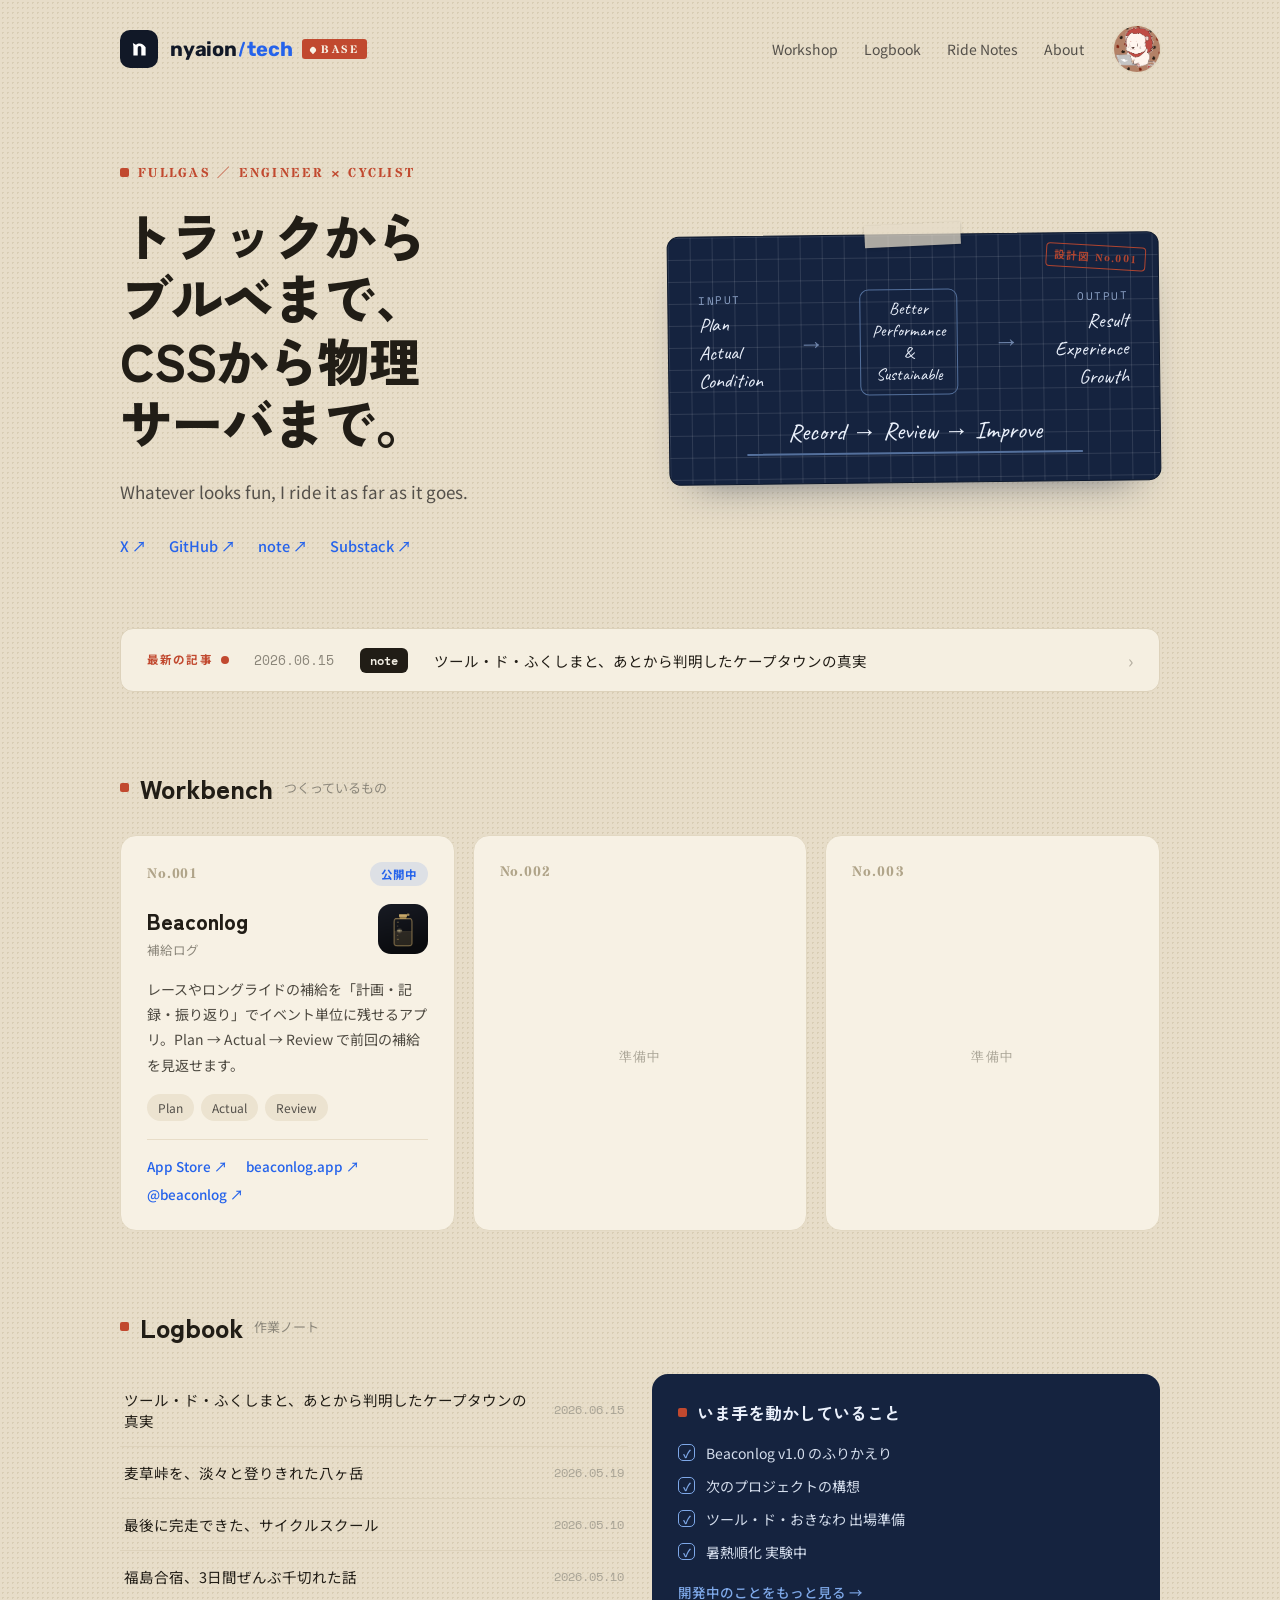
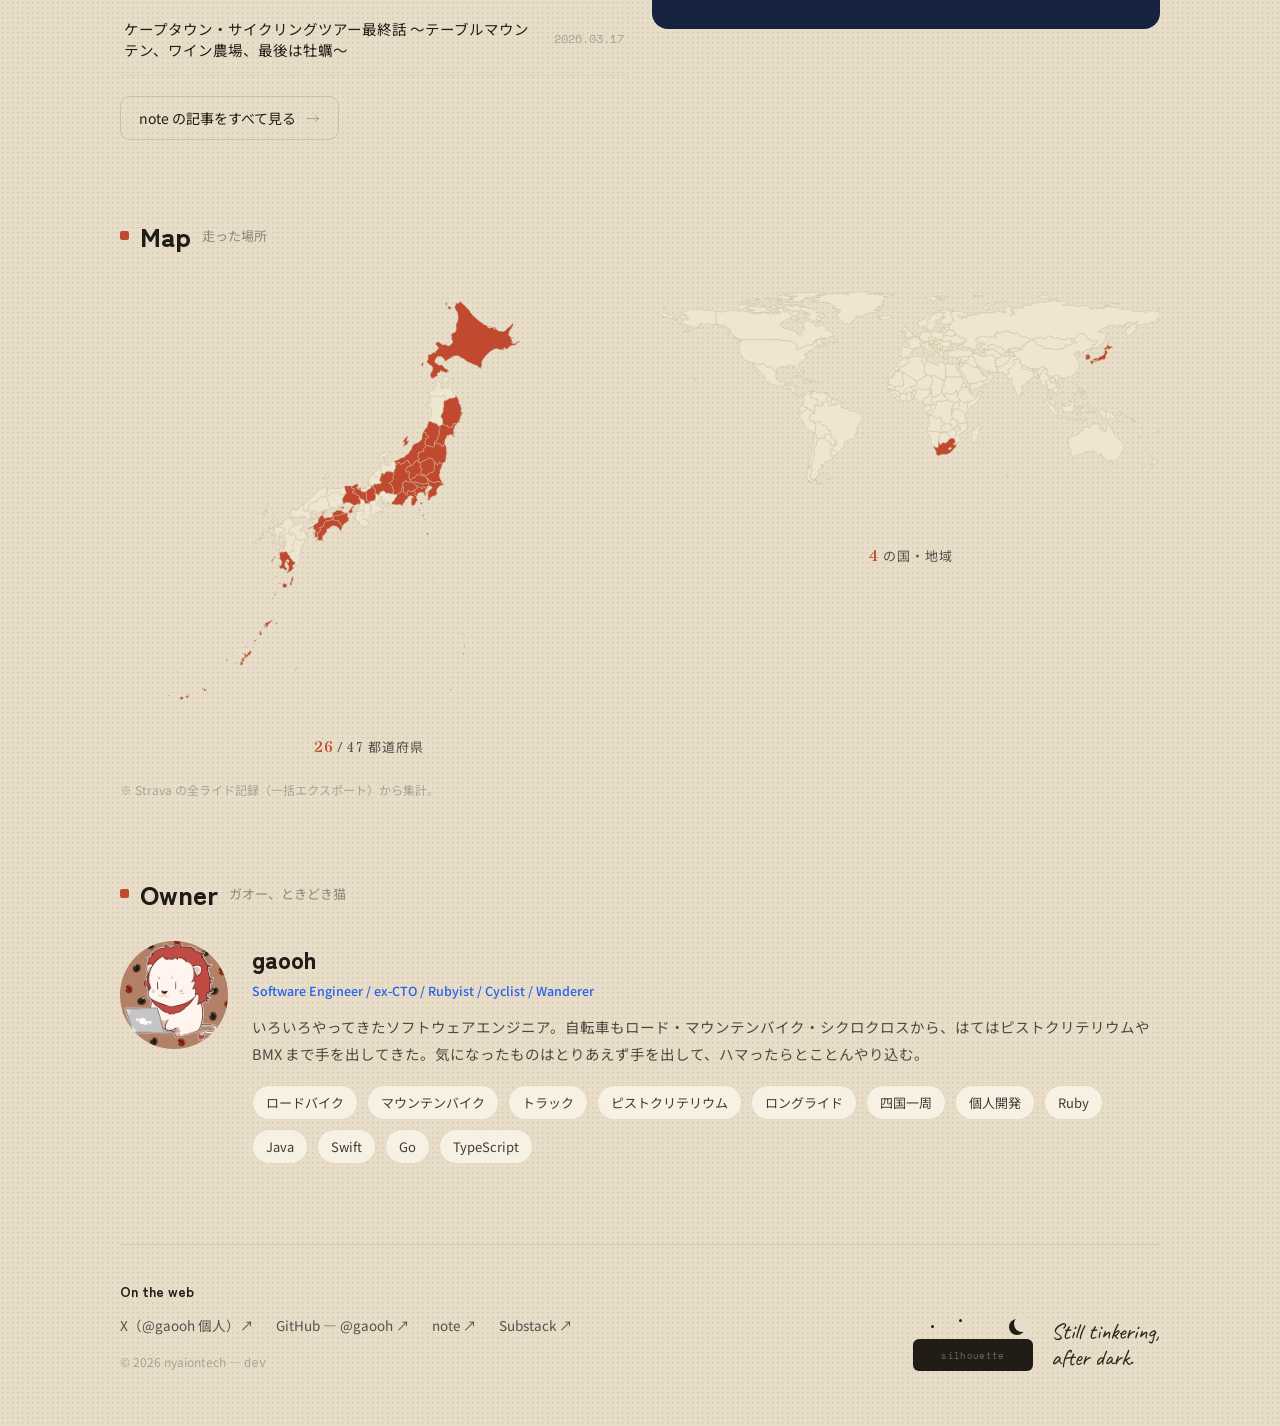
==== index.html @ 77da5a85 "feat: nyaiontech 公開ポータルを分社リポとして初期化 gaooh/nyaiontech の web/portal/site を独立リポへ分離。Cloudflare Pages の Gi" ====
<!DOCTYPE html>
<html lang="ja">
<head>
<meta charset="utf-8">
<meta name="viewport" content="width=device-width, initial-scale=1">
<title>nyaiontech</title>
<meta name="description" content="個人開発の屋号 nyaiontech のポータル。つくり手 gaooh と、制作中のプロジェクト（Beaconlog ほか）について。">
<!-- OGP / SNS（og:image は屋号ビジュアル確定後に差し替え） -->
<meta property="og:type" content="website">
<meta property="og:title" content="nyaiontech">
<meta property="og:description" content="個人開発の屋号 nyaiontech のポータル。つくり手 gaooh と制作中のプロジェクトについて。">
<meta property="og:locale" content="ja_JP">
<meta name="twitter:card" content="summary_large_image">
<!-- favicon: モノグラム n（耳欠けマーク・01案） -->
<link rel="icon" href="data:image/svg+xml,%3Csvg xmlns='http://www.w3.org/2000/svg' viewBox='0 0 64 64'%3E%3Crect width='64' height='64' rx='16' fill='%23111827'/%3E%3Cpath d='M15 49 L15 23 L13.5 14 L22 19 C30 12 42 14 49 26 L49 49 L37 49 L37 27 A5 5 0 0 0 27 27 L27 49 Z' fill='%23fff'/%3E%3C/svg%3E">
<link rel="preconnect" href="https://fonts.googleapis.com">
<link rel="preconnect" href="https://fonts.gstatic.com" crossorigin>
<link href="https://fonts.googleapis.com/css2?family=Caveat:wght@400;600;700&family=Noto+Sans+JP:wght@400;500;700&family=Rubik:wght@500;600;700&family=Space+Grotesk:wght@400;500;600;700&family=Space+Mono:wght@400;700&family=Stardos+Stencil:wght@400;700&family=Zen+Kaku+Gothic+New:wght@500;700;900&display=swap" rel="stylesheet">
<link rel="stylesheet" href="./styles.css?v=2026061704">
</head>
<body>
<div class="wrap">

  <!-- ============ HEADER ============ -->
  <header class="site-header">
    <div class="brand">
      <div class="monogram" aria-hidden="true">
        <svg class="monogram-mark" viewBox="0 0 64 64"><path d="M15 49 L15 23 L13.5 14 L22 19 C30 12 42 14 49 26 L49 49 L37 49 L37 27 A5 5 0 0 0 27 27 L27 49 Z" fill="#fff"/></svg>
      </div>
      <div class="wordmark-row">
        <div class="wordmark"><span class="w-nyaion">nyaion</span><svg class="w-slash" viewBox="0 0 20 44" aria-hidden="true"><path d="M14 7 Q8 23 5 37" fill="none" stroke="#2563EB" stroke-width="5.5" stroke-linecap="round"/></svg><span class="w-tech">tech</span></div>
        <div class="base-tag">BASE</div>
      </div>
    </div>
    <div class="header-right">
      <nav class="nav" aria-label="メインナビゲーション">
        <a href="#projects">Workshop</a>
        <a href="#notes">Logbook</a>
        <a href="#map">Ride Notes</a>
        <a href="#about">About</a>
      </nav>
      <a class="nav-avatar" href="#about" aria-label="Owner（gaooh）のプロフィールへ">
        <img class="nav-avatar-img" src="./brand/owner-avatar.png" alt="gaooh のプロフィール画像" width="46" height="46" loading="lazy" decoding="async">
      </a>
    </div>
  </header>

  <!-- ============ HERO ============ -->
  <section class="hero">
    <div>
      <div class="eyebrow"><span class="stamp-sq" aria-hidden="true"></span><span class="label">FULLGAS ／ ENGINEER × CYCLIST</span></div>
      <h1><span class="h1-line">トラックからブルベまで、</span><span class="h1-line">CSSから物理サーバまで。</span></h1>
      <p class="tagline" lang="en">Whatever looks fun, I ride it as far as it goes.</p>
      <div class="social-row">
        <a href="https://x.com/gaooh">X ↗</a>
        <a href="https://github.com/gaooh">GitHub ↗</a>
        <a href="https://note.com/gaooh">note ↗</a>
        <a href="https://gaooh.substack.com/">Substack ↗</a>
      </div>
    </div>
    <!-- blueprint diagram（青写真の設計図） -->
    <div class="blueprint" aria-hidden="true">
      <div class="bp-tape"></div>
      <div class="bp-stamp">設計図 No.001</div>
      <div class="bp-row">
        <div class="bp-col"><div class="bp-cap">INPUT</div>Plan<br>Actual<br>Condition</div>
        <div class="bp-arrow">→</div>
        <div class="bp-box">Better<br>Performance<br>&amp;<br>Sustainable</div>
        <div class="bp-arrow">→</div>
        <div class="bp-col right"><div class="bp-cap">OUTPUT</div>Result<br>Experience<br>Growth</div>
      </div>
      <div class="bp-flow">
        <div class="bp-flow-text">Record → Review → Improve</div>
        <div class="bp-flow-rule"></div>
      </div>
    </div>
  </section>

  <!-- ============ LATEST UPDATE ============ -->
  <a class="update-bar" href="https://note.com/gaooh/n/n41ccbc058345">
    <span class="ub-tag">最新の記事 <span class="dot" aria-hidden="true"></span></span>
    <span class="ub-date">2026.06.15</span>
    <span class="ub-no">note</span>
    <span class="ub-title">ツール・ド・ふくしまと、あとから判明したケープタウンの真実</span>
    <span class="ub-chevron" aria-hidden="true">›</span>
  </a>

  <!-- ============ WORKSHOP / Workbench ============ -->
  <section class="section" id="projects">
    <div class="section-head"><span class="stamp-sq" aria-hidden="true"></span><h2>Workbench</h2><span class="sub">つくっているもの</span></div>
    <div class="cards">

      <!-- No.001 Beaconlog -->
      <div class="card">
        <div class="card-top">
          <span class="card-no">No.001</span>
          <span class="badge badge--published">公開中</span>
        </div>
        <div class="card-title-row">
          <div><h3>Beaconlog</h3><div class="card-cat">補給ログ</div></div>
          <img class="card-icon slot--rounded" src="brand/beaconlog-icon.png" width="50" height="50" alt="Beaconlog アイコン" loading="lazy">
        </div>
        <p>レースやロングライドの補給を「計画・記録・振り返り」でイベント単位に残せるアプリ。Plan → Actual → Review で前回の補給を見返せます。</p>
        <div class="tag-chips">
          <span class="chip">Plan</span>
          <span class="chip">Actual</span>
          <span class="chip">Review</span>
        </div>
        <div class="card-links">
          <div class="links-row">
            <a href="https://apps.apple.com/jp/app/beaconlog/id6777063659">App Store ↗</a>
            <a href="https://beaconlog.app">beaconlog.app ↗</a>
          </div>
          <a href="https://x.com/beaconlog">@beaconlog ↗</a>
        </div>
      </div>

      <!-- No.002 （未公開・準備中） -->
      <div class="card card--empty">
        <div class="card-top">
          <span class="card-no">No.002</span>
        </div>
        <div class="card-empty-body" aria-label="準備中">準備中</div>
      </div>

      <!-- No.003 （未公開・準備中） -->
      <div class="card card--empty">
        <div class="card-top">
          <span class="card-no">No.003</span>
        </div>
        <div class="card-empty-body" aria-label="準備中">準備中</div>
      </div>

    </div>
  </section>

  <!-- ============ LOGBOOK ============ -->
  <section class="section" id="notes">
    <div class="section-head"><span class="stamp-sq" aria-hidden="true"></span><h2>Logbook</h2><span class="sub">作業ノート</span></div>
    <div class="notes-grid">
      <div class="notes-list">
        <div class="note-rows">
          <a class="note-row" href="https://note.com/gaooh/n/n41ccbc058345"><span class="n-title">ツール・ド・ふくしまと、あとから判明したケープタウンの真実</span><span class="n-date">2026.06.15</span></a>
          <a class="note-row" href="https://note.com/gaooh/n/ndac8acfd66a0"><span class="n-title">麦草峠を、淡々と登りきれた八ヶ岳</span><span class="n-date">2026.05.19</span></a>
          <a class="note-row" href="https://note.com/gaooh/n/n5ac7120cb052"><span class="n-title">最後に完走できた、サイクルスクール</span><span class="n-date">2026.05.10</span></a>
          <a class="note-row" href="https://note.com/gaooh/n/nce751e5afb82"><span class="n-title">福島合宿、3日間ぜんぶ千切れた話</span><span class="n-date">2026.05.10</span></a>
          <a class="note-row" href="https://note.com/gaooh/n/n3f43e0e1ef8e"><span class="n-title">ケープタウン・サイクリングツアー最終話 〜テーブルマウンテン、ワイン農場、最後は牡蠣〜</span><span class="n-date">2026.03.17</span></a>
        </div>
        <a class="ghost-btn" href="https://note.com/gaooh">note の記事をすべて見る <span class="arrow" aria-hidden="true">→</span></a>
      </div>
      <div class="now-panel">
        <div class="now-head"><span class="stamp-sq" aria-hidden="true"></span><div class="now-title">いま手を動かしていること</div></div>
        <div class="now-list">
          <div class="now-item"><span class="now-check" aria-hidden="true">✓</span>Beaconlog v1.0 のふりかえり</div>
          <div class="now-item"><span class="now-check" aria-hidden="true">✓</span>次のプロジェクトの構想</div>
          <div class="now-item"><span class="now-check" aria-hidden="true">✓</span>ツール・ド・おきなわ 出場準備</div>
          <div class="now-item"><span class="now-check" aria-hidden="true">✓</span>暑熱順化 実験中</div>
        </div>
        <a class="now-more" href="#">開発中のことをもっと見る →</a>
      </div>
    </div>
  </section>

  <!-- ============ MAP / 走った場所 ============ -->
  <section class="section" id="map">
    <div class="section-head"><span class="stamp-sq" aria-hidden="true"></span><h2>Map</h2><span class="sub">走った場所</span></div>
    <div class="maps">
      <figure class="map-fig">
        <div class="map-wrap"><svg class="map-svg" viewBox="0 0 600.0 612.9" role="img" aria-label="自転車で走った都道府県の日本地図" xmlns="http://www.w3.org/2000/svg"><path id="JP-01" class="on" d="M469.21 61.08L469.54 61.23L470.51 61.24L470.91 61.33L470.15 61.57L469.21 61.39L467.44 60.81L467.52 60.62L467.92 60.61L468.42 60.69L468.89 60.85L469.21 61.08ZM509.3 81.18L509.57 81.21L510.28 81.41L510.53 81.54L510.4 81.78L510.22 81.87L509.74 81.88L509.52 81.99L509.15 82.49L508.86 82.6L508.04 82.77L507.84 82.88L507.52 83.19L507.28 83.25L506.65 83.14L506.34 83.2L506.17 83.37L506.05 83.6L505.85 83.87L505.28 84.37L505.12 84.58L504.99 84.86L504.8 85.51L504.68 85.81L504.55 86.01L503.94 86.72L504.23 86.88L503.98 86.94L503.55 86.9L503.11 86.79L502.55 86.48L502.19 86.53L501.52 86.72L499.34 86.76L498.86 86.98L498.39 87.38L497.81 87.6L496.16 87.83L495.82 87.94L495.55 88.15L495.41 88.51L495.49 88.98L495.76 89.08L496.12 89.07L496.46 89.21L496.26 89.44L496.05 89.55L495.24 89.62L495.17 89.73L495.14 89.9L494.98 90.12L494.48 90.39L493.96 90.42L492.92 90.12L493.33 90.75L493.45 91.04L493.36 91.38L493.16 91.55L492.86 91.64L491.44 91.85L490.71 91.82L490.05 91.58L489.47 91.09L489.44 90.84L489.5 90.51L489.43 90.23L489.03 90.12L488.79 90.1L488.65 90.07L488.54 90.06L488.38 90.12L488.23 90.24L488.0 90.58L487.85 90.65L487.66 90.79L487.44 91.12L487.27 91.51L487.19 91.82L487.32 92.19L487.62 92.47L487.96 92.72L488.22 92.98L487.33 93.26L484.27 92.61L482.61 92.74L482.05 93.02L481.39 92.92L479.8 92.42L479.62 92.28L479.42 92.07L479.33 91.85L479.25 91.55L479.1 91.29L478.83 91.18L478.35 91.21L475.35 91.9L472.33 93.19L468.99 95.34L466.93 97.61L463.69 100.12L462.33 101.63L459.6 105.49L457.48 109.04L457.11 110.13L456.96 111.37L457.21 112.85L457.24 113.44L457.2 113.98L457.09 114.57L456.5 116.69L456.26 117.22L455.69 117.71L455.42 118.88L455.18 119.24L454.84 119.13L454.35 118.77L453.91 118.36L453.71 118.09L453.5 117.61L453.01 117.09L452.47 116.63L449.14 114.61L444.81 113.23L440.28 110.83L438.43 110.28L434.59 107.8L433.33 106.62L432.17 105.37L429.91 105.08L428.16 104.05L426.98 102.79L426.63 102.61L426.18 102.5L424.65 101.72L422.7 101.26L420.78 101.3L418.92 101.68L416.31 102.64L412.77 105.15L412.17 105.4L411.75 105.77L411.5 105.85L411.24 105.88L410.99 105.95L410.76 106.06L409.1 107.14L408.71 107.52L407.5 109.12L407.16 109.41L406.92 109.5L406.66 109.55L406.39 109.52L406.12 109.41L405.98 109.27L405.79 109.02L405.68 108.79L405.77 108.68L406.62 108.84L406.8 108.78L406.86 108.5L406.6 108.32L406.01 108.15L405.57 107.84L405.39 107.64L405.26 107.44L405.03 106.38L401.44 102.65L400.42 102.26L399.92 102.24L398.52 102.45L396.98 102.22L396.44 102.26L395.52 102.64L394.65 103.33L393.88 104.19L392.69 106.07L392.23 107.11L391.9 108.23L391.75 109.41L391.97 110.59L392.61 111.26L394.8 112.35L395.49 112.85L397.08 114.45L397.48 114.61L397.97 114.55L398.79 114.29L400.16 114.18L400.57 114.07L401.0 113.88L402.29 114.69L402.63 115.42L403.65 116.74L404.01 117.07L404.82 117.58L405.18 117.91L406.59 119.61L406.98 119.91L407.39 120.13L407.87 120.26L408.42 120.3L408.93 120.42L409.43 120.7L411.06 122.1L411.43 122.59L411.21 122.81L410.22 122.95L409.75 123.11L409.37 123.35L408.07 124.56L407.28 124.87L406.29 124.61L404.45 123.67L403.37 123.34L402.32 123.35L401.36 123.88L400.89 124.0L400.68 123.62L400.86 123.25L401.19 123.01L401.43 122.74L401.3 122.28L400.91 121.94L400.39 121.8L399.87 121.87L399.46 122.18L399.24 122.65L398.91 123.76L398.66 124.24L397.39 124.86L397.18 125.05L396.93 125.22L395.79 125.52L395.42 125.68L395.0 126.63L395.21 128.74L394.98 129.6L394.3 130.06L391.6 130.86L391.28 131.11L390.88 131.52L390.55 132.02L390.42 132.56L390.19 132.98L389.68 132.91L388.66 132.46L388.43 132.47L388.07 132.62L387.86 132.66L387.61 132.57L387.06 132.19L386.83 132.1L386.53 131.9L386.32 131.41L386.01 130.33L385.36 128.82L385.28 128.27L385.38 127.71L385.79 126.89L386.13 125.26L387.24 123.61L387.49 122.56L387.59 122.44L388.06 122.49L388.24 122.46L388.43 122.21L388.49 121.97L388.53 121.39L388.51 121.23L388.38 121.01L388.37 120.86L388.45 120.73L388.61 120.62L388.82 120.5L388.87 120.19L388.88 119.77L388.97 119.61L388.83 119.2L388.71 118.7L388.68 118.21L388.82 117.81L388.11 117.07L387.02 115.27L386.31 114.61L384.16 113.74L383.77 113.28L383.75 113.17L383.64 113.04L383.22 112.28L383.02 112.15L382.36 111.92L381.39 111.21L381.16 110.92L380.95 110.29L380.73 109.25L380.84 108.74L381.1 108.21L381.99 106.87L382.22 106.3L382.49 105.12L382.48 103.95L382.13 102.0L382.36 101.01L383.08 100.06L383.94 99.7L386.01 99.58L386.53 99.47L386.87 99.26L387.76 98.22L387.97 98.08L388.19 98.01L388.45 97.98L388.63 97.87L388.81 97.62L389.35 96.6L389.64 96.23L390.01 96.12L390.49 96.46L390.98 97.2L391.3 97.51L391.75 97.61L392.21 97.29L392.36 96.67L392.4 96.08L392.55 95.81L392.94 95.61L393.26 95.11L393.8 94.05L394.14 93.67L395.6 92.35L396.5 91.8L396.88 91.38L397.01 90.88L396.79 90.5L396.47 90.09L396.31 89.49L396.16 89.12L395.13 87.78L394.42 87.1L393.6 86.51L392.96 85.79L392.77 84.74L393.43 82.8L394.49 82.81L395.01 82.71L395.42 82.44L395.53 82.21L395.6 81.93L395.68 81.68L395.86 81.54L396.15 81.57L396.42 81.76L396.65 81.97L396.82 82.07L397.18 82.21L399.02 83.42L399.4 83.75L400.05 84.49L400.48 84.8L402.03 85.45L402.24 85.66L402.56 86.05L402.77 86.18L403.07 86.26L405.27 85.96L406.89 85.36L407.38 85.31L407.62 85.44L407.4 85.79L407.24 86.25L407.61 86.72L407.84 86.79L408.64 86.88L409.52 87.21L410.05 87.31L410.5 87.55L410.77 87.61L411.16 87.59L411.45 87.53L412.02 87.25L413.66 86.14L415.09 84.74L415.66 83.98L416.21 82.99L416.57 81.85L416.57 80.65L416.29 79.95L415.09 78.31L414.85 77.62L414.91 77.11L415.17 76.66L415.53 76.18L415.13 75.16L414.94 74.91L415.01 74.42L414.51 73.28L414.37 72.69L414.51 72.2L414.82 71.57L415.39 70.64L415.76 70.32L416.25 70.04L416.74 69.83L417.66 69.7L418.07 69.57L418.46 69.34L419.67 68.45L420.34 67.74L420.87 66.82L421.26 65.62L421.44 64.55L421.5 63.46L421.19 57.98L421.41 57.04L423.16 54.14L424.11 49.63L424.2 48.46L423.93 45.24L423.29 42.11L422.61 40.29L419.71 34.83L419.46 33.73L419.65 32.57L419.78 32.39L420.21 31.93L420.38 31.68L420.48 31.4L420.53 31.15L420.59 30.92L421.05 30.23L421.07 29.8L420.84 28.98L420.79 28.57L420.84 28.14L421.03 27.72L421.41 27.37L421.66 27.53L421.79 27.74L421.85 28.02L421.86 28.37L421.97 28.63L422.24 28.63L422.74 28.46L423.73 28.35L424.78 28.1L425.52 27.64L425.75 27.57L425.9 27.43L425.94 27.12L425.94 26.76L425.97 26.5L426.3 26.07L426.85 25.67L427.39 25.55L427.72 25.81L428.09 26.58L428.3 26.9L428.61 27.03L428.95 27.23L429.79 28.63L430.64 29.41L432.5 30.62L433.31 31.31L440.13 38.64L441.73 41.63L442.09 42.15L442.84 42.6L443.87 44.17L448.02 48.32L448.71 48.65L449.6 49.9L450.92 50.73L452.54 52.24L454.38 53.54L454.82 53.66L455.16 53.82L455.97 54.61L456.36 54.91L457.29 55.12L457.53 55.26L457.9 56.04L457.91 56.17L458.5 56.78L458.68 56.92L461.84 58.61L466.64 60.26L466.64 60.44L464.9 60.25L464.58 60.44L464.68 60.61L465.19 61.08L465.31 61.25L465.61 62.24L465.82 62.12L465.91 62.05L466.22 62.33L466.49 62.49L466.78 62.58L469.92 62.62L470.09 62.69L470.7 62.07L471.07 61.81L471.41 61.71L473.99 61.83L474.71 62.14L475.11 62.43L475.1 62.52L474.83 62.58L474.44 62.77L474.15 63.11L473.69 64.38L474.39 64.66L474.7 64.68L475.01 64.54L475.23 64.28L475.47 63.89L475.66 63.45L475.74 63.05L476.04 62.29L476.63 62.09L477.07 62.39L476.91 63.13L477.18 63.91L477.39 64.24L477.72 64.38L477.91 64.57L478.26 65.43L478.45 65.62L478.64 65.71L479.56 66.33L479.9 66.48L480.65 66.7L483.65 67.16L487.3 67.43L488.32 67.24L489.24 66.71L491.73 64.31L493.66 62.32L493.9 62.01L495.41 61.17L496.43 60.23L496.82 60.1L497.18 59.83L498.22 58.11L499.07 57.4L499.49 56.95L499.68 56.43L499.77 56.29L499.97 56.17L500.17 56.19L500.35 56.7L500.73 57.3L500.85 57.58L500.83 58.71L500.35 59.68L499.08 61.17L498.84 61.71L498.63 62.98L498.44 63.39L496.49 65.58L495.95 66.43L495.48 67.36L495.13 68.31L495.34 68.79L495.21 69.32L494.97 69.82L494.77 70.4L494.46 70.78L494.39 71.08L494.41 71.42L494.46 71.62L495.34 73.37L495.65 73.77L497.03 75.09L497.3 75.45L497.54 75.9L497.71 76.42L497.76 76.99L497.83 77.2L498.15 77.45L498.26 77.87L498.52 78.51L499.09 80.71L499.54 81.71L500.27 82.6L501.29 83.32L500.61 83.42L499.27 82.38L498.64 82.25L498.44 82.45L498.39 82.75L498.52 83.02L498.86 83.14L499.25 83.21L499.61 83.38L499.73 83.56L499.38 83.67L499.75 84.07L500.38 84.36L501.08 84.52L502.9 84.68L503.4 84.9L503.94 85.31L504.04 84.99L503.86 84.79L503.6 84.58L503.5 84.22L503.64 84.04L504.45 83.41L505.33 82.52L505.6 82.34L506.16 82.21L506.44 82.07L506.58 81.9L506.65 81.71L506.77 81.53L507.03 81.37L507.34 81.32L508.35 81.37L508.53 81.32L508.81 81.06L508.94 81.0L509.08 81.03L509.17 81.09L509.24 81.15L509.3 81.18ZM376.04 111.01L376.38 111.32L376.16 111.84L375.44 112.81L375.29 113.5L375.27 114.13L375.19 114.73L374.87 115.3L374.04 116.01L373.84 115.93L373.62 115.72L373.49 115.44L373.55 115.14L373.44 114.91L373.39 114.68L373.39 114.15L373.34 113.93L373.13 113.6L373.09 113.34L373.16 112.86L373.37 112.36L373.65 111.96L373.97 111.74L374.22 111.72L374.69 111.59L374.94 111.56L375.2 111.47L375.82 111.08L376.04 111.01ZM499.53 75.81L500.24 76.26L500.58 76.55L500.63 76.81L500.36 76.95L499.54 77.14L499.38 77.33L499.23 77.65L498.93 77.77L498.71 77.66L498.79 77.25L499.03 77.0L499.69 76.73L499.97 76.53L497.19 75.27L499.01 75.61L499.53 75.81ZM481.03 66.71L481.18 66.71L481.05 66.71L481.03 66.71ZM414.15 34.63L414.33 35.01L414.18 35.27L413.92 35.52L413.79 35.87L413.67 35.99L412.89 36.49L412.53 36.53L412.19 36.45L411.04 35.82L410.36 35.28L409.95 34.68L410.26 34.17L410.16 34.01L410.05 33.74L409.97 33.64L410.72 32.86L410.99 32.75L411.49 32.62L412.18 32.83L412.89 33.24L413.42 33.73L414.15 34.63ZM408.27 27.37L408.62 27.57L408.72 28.04L408.41 30.72L408.21 31.48L407.91 32.21L407.77 31.86L407.78 31.72L407.91 31.5L407.37 30.57L407.12 29.99L407.02 29.44L407.16 28.19L407.06 27.9L406.43 27.03L406.59 26.92L406.73 26.89L406.84 26.93L406.94 27.04L407.0 27.15L407.28 27.63L407.57 27.65L407.9 27.48L408.27 27.37ZM372.28 129.82L372.39 129.9L372.47 130.05L372.31 130.29L371.69 130.57L371.59 130.47L371.5 130.11L371.5 129.92L371.58 129.78L371.75 129.77L371.91 129.82L372.28 129.82Z"/><path id="JP-02" d="M384.51 158.32L384.49 158.19L384.55 157.05L384.5 155.92L384.49 155.32L384.24 155.06L384.18 154.63L383.9 154.23L383.07 154.3L382.65 154.13L382.72 153.64L383.15 153.21L383.58 152.76L384.13 152.65L384.4 152.05L384.85 151.85L385.07 151.43L385.43 150.8L385.67 150.17L386.7 149.5L387.2 149.55L387.75 149.98L388.02 150.11L388.34 150.1L388.72 149.97L389.03 149.66L389.96 149.01L390.41 149.22L390.87 149.09L391.24 148.77L391.52 148.33L392.07 146.73L392.34 145.1L392.49 144.63L392.47 144.0L392.56 143.45L392.61 142.72L392.68 142.72L393.02 143.31L393.21 143.49L393.48 143.63L393.63 143.8L393.91 143.75L393.77 143.12L393.63 142.88L393.79 142.71L393.98 142.67L394.21 142.74L394.45 142.77L394.38 142.55L394.26 142.41L393.84 142.44L393.6 142.44L393.23 142.43L393.09 142.29L393.01 142.14L392.87 142.25L392.72 142.37L392.66 142.26L392.63 141.6L392.61 141.28L392.15 140.54L391.75 140.33L391.39 140.28L391.03 140.22L390.97 139.95L391.2 139.82L391.75 139.78L392.23 139.88L392.58 139.53L392.77 138.95L392.85 138.45L392.75 138.19L392.79 137.91L392.85 137.26L393.02 137.01L392.96 136.69L393.05 136.51L393.41 136.82L393.84 137.07L394.1 137.17L394.49 137.58L395.05 138.27L395.62 138.64L396.08 138.66L396.67 138.28L396.96 137.7L397.47 137.54L398.44 137.7L399.27 138.37L399.49 138.97L399.36 139.67L399.31 140.43L399.24 140.68L399.25 141.01L399.36 141.56L399.46 142.36L399.74 143.22L400.14 146.16L400.78 147.27L401.84 147.74L402.84 147.64L403.52 146.91L403.97 146.47L404.37 145.65L404.27 145.47L404.21 145.17L404.29 144.98L404.38 144.88L404.2 144.82L404.01 144.88L403.87 144.81L403.73 144.67L403.91 144.58L404.17 144.56L404.13 144.35L404.17 144.17L404.38 144.01L404.33 143.85L404.4 143.73L404.62 143.24L404.76 143.16L405.06 143.21L405.31 143.54L405.83 143.59L406.04 143.68L406.24 144.02L406.42 144.23L406.74 144.49L406.75 144.64L406.71 144.7L406.7 144.71L406.64 144.85L406.61 145.06L406.71 145.12L406.95 145.15L407.38 145.28L407.89 145.57L408.15 145.66L408.39 145.62L408.6 145.77L408.73 146.04L408.94 146.4L409.13 146.53L409.53 146.76L409.85 146.75L410.3 146.6L410.65 146.27L411.11 145.76L411.99 143.77L412.21 143.03L412.33 141.28L412.45 140.88L412.42 140.65L412.55 140.34L412.79 140.15L412.98 139.88L413.1 139.39L412.94 138.61L412.63 137.93L412.19 137.23L411.56 136.54L411.07 136.21L410.6 136.18L410.41 136.56L410.27 136.78L410.08 137.01L410.09 137.11L410.23 137.14L410.35 136.95L410.49 136.8L410.55 136.75L410.55 136.84L410.51 136.97L410.29 137.28L409.57 137.85L409.17 137.96L408.69 138.31L408.39 138.67L407.87 138.59L407.26 138.33L406.97 138.4L406.66 138.32L406.35 138.49L405.99 138.92L405.17 138.91L404.8 139.17L404.47 139.1L404.2 139.16L403.47 139.63L403.17 140.09L402.82 140.09L402.12 139.66L402.11 138.63L402.12 138.33L402.39 138.05L402.53 137.31L402.44 136.87L402.71 136.18L402.84 135.54L402.93 135.06L402.92 134.85L403.18 134.64L403.36 133.93L403.44 133.33L403.65 132.53L404.0 132.22L404.65 131.25L404.96 131.02L405.02 130.9L405.15 130.38L405.12 130.06L404.99 129.77L405.08 129.67L405.15 129.39L405.29 129.18L405.58 129.53L406.09 129.83L406.38 130.16L406.67 130.46L406.99 130.63L407.21 130.74L407.6 130.81L408.54 130.89L409.45 131.34L410.21 132.14L410.56 132.56L411.0 132.86L411.09 133.08L411.32 133.34L412.19 133.85L413.06 134.23L413.96 134.23L414.62 134.05L415.33 133.72L415.94 133.26L416.39 132.85L416.75 132.53L417.01 132.22L417.08 132.33L417.15 132.5L417.01 132.66L417.07 132.91L417.04 133.0L416.87 133.1L416.91 133.22L417.0 133.32L416.95 133.6L416.68 133.89L416.57 134.28L416.4 134.83L416.22 135.28L415.91 136.75L415.81 137.42L415.8 137.69L415.52 139.24L415.6 139.84L415.68 140.1L415.6 140.4L415.6 140.76L415.64 141.05L415.42 142.65L415.46 144.03L415.51 145.16L415.57 145.48L415.83 148.22L416.21 150.59L416.52 152.04L417.22 154.04L417.48 154.55L417.68 154.85L418.28 155.49L418.55 155.66L418.89 155.66L419.13 155.45L419.48 155.38L419.62 155.62L419.77 155.9L420.51 156.44L421.74 157.76L421.6 157.83L419.74 158.9L419.54 159.18L419.44 159.46L419.37 159.71L419.26 159.93L419.0 160.15L418.65 160.23L418.09 160.16L417.29 159.91L416.88 159.94L416.37 160.09L415.35 160.51L414.79 160.65L414.33 160.58L414.12 160.39L413.89 160.26L413.63 160.25L412.32 160.8L409.02 162.67L407.69 163.82L407.43 163.96L407.18 164.01L406.9 163.93L406.59 163.8L405.56 163.16L405.72 162.44L405.73 162.07L405.77 161.76L405.93 161.2L406.03 160.69L406.1 160.45L406.23 160.21L406.34 159.91L406.37 159.59L406.28 158.81L406.14 158.56L406.0 158.4L405.79 158.23L405.84 158.16L405.9 158.05L405.99 157.94L406.04 157.79L406.04 157.66L406.0 157.53L405.94 157.42L405.87 157.31L405.65 157.12L405.32 156.94L404.33 156.57L403.93 156.49L403.26 156.68L402.97 156.96L402.6 157.46L402.31 157.67L401.76 157.88L401.08 158.42L400.76 158.43L400.48 158.47L399.89 158.72L399.6 158.78L399.29 158.77L398.95 158.59L398.72 158.5L398.41 158.43L398.02 158.47L397.71 158.63L397.52 158.79L397.38 158.88L397.02 158.77L395.87 157.92L395.01 157.53L394.92 157.29L394.77 157.08L394.48 156.98L393.96 157.0L393.39 157.19L392.77 157.63L392.16 157.86L388.33 157.82L387.76 157.67L387.42 157.52L387.03 157.42L386.69 157.48L386.24 157.82L385.98 158.06L385.63 158.26L385.32 158.22L384.52 158.32L384.51 158.32Z"/><path id="JP-03" class="on" d="M421.74 157.76L421.95 157.99L422.55 158.75L422.7 159.25L423.08 159.51L423.29 159.88L423.4 160.16L423.7 160.81L423.76 160.98L423.82 161.29L423.98 161.52L424.36 161.96L424.94 162.97L425.19 163.63L425.02 163.93L424.81 164.02L424.61 164.23L424.5 164.49L424.57 164.73L424.84 164.94L425.42 165.16L425.68 165.35L425.94 165.89L425.7 166.2L425.3 166.52L425.09 167.05L425.2 167.68L425.46 168.09L426.85 169.29L427.08 169.41L427.31 169.48L427.49 169.61L427.61 170.17L427.71 170.45L427.75 170.73L427.65 170.99L427.39 171.31L427.33 171.49L427.56 171.96L427.7 172.17L427.84 172.34L427.97 172.57L428.05 173.37L428.11 173.71L428.62 175.32L428.68 175.45L428.66 175.59L428.72 175.77L428.76 175.97L428.68 176.17L428.44 176.42L428.38 176.55L428.23 177.16L428.16 178.32L428.11 178.7L427.82 179.28L427.72 179.65L427.85 179.99L428.84 179.02L429.35 178.94L429.24 179.18L429.19 179.35L429.23 179.5L429.35 179.65L429.16 180.09L429.23 180.36L429.84 180.92L429.95 181.0L430.03 181.09L430.08 181.25L430.06 181.5L429.96 181.61L429.84 181.69L429.79 181.88L429.65 181.97L428.9 182.85L428.56 183.06L427.85 183.31L427.56 183.58L427.95 184.04L428.49 183.99L428.98 183.62L429.19 183.14L429.35 182.98L429.66 183.16L429.82 183.44L429.56 183.58L429.43 183.74L429.39 184.12L429.39 184.54L429.25 184.72L428.8 184.76L428.6 184.81L428.39 184.79L428.16 184.84L427.96 184.99L427.5 185.39L427.26 185.56L427.8 185.81L427.57 186.16L427.01 186.57L426.54 186.98L426.96 187.13L427.43 186.98L427.87 186.71L428.16 186.45L428.22 187.07L427.79 187.45L426.75 187.91L426.92 188.02L427.05 188.2L427.13 188.42L426.95 188.41L426.58 188.44L426.41 188.42L426.39 188.76L426.41 189.12L427.1 189.14L427.44 189.09L427.43 189.12L427.48 189.65L427.07 190.07L426.47 190.27L425.97 190.19L426.04 190.58L426.29 190.73L426.99 190.72L426.77 191.17L426.33 191.44L425.77 191.58L425.22 191.63L425.59 191.99L426.62 192.74L426.71 193.05L426.22 193.26L425.05 192.88L424.65 193.23L425.57 193.69L425.83 193.96L425.58 194.06L425.32 194.11L425.06 194.13L424.78 194.12L424.78 194.32L425.01 194.44L425.32 194.68L425.48 194.92L425.3 195.03L424.42 194.83L423.57 194.95L423.12 194.92L422.74 194.65L422.75 195.03L422.86 195.33L423.03 195.61L423.18 195.92L422.93 195.88L422.72 195.92L422.43 196.27L422.75 196.38L422.87 196.63L422.79 196.87L422.51 196.99L422.23 196.89L421.95 196.65L421.71 196.36L421.57 196.1L421.85 195.97L422.01 195.72L421.09 195.68L420.82 195.98L420.86 196.45L420.72 196.39L419.9 196.22L419.31 195.97L418.71 195.86L418.17 195.87L417.85 195.95L417.55 196.2L417.48 196.55L417.48 196.97L417.51 197.36L417.51 197.65L417.46 197.91L417.36 198.09L417.22 198.29L417.04 198.47L416.89 198.68L416.8 198.92L416.79 199.16L416.82 199.43L416.78 199.96L416.8 200.19L416.76 200.39L416.64 200.57L416.07 201.11L415.86 201.2L414.76 200.69L414.3 200.59L414.02 200.48L413.77 200.55L413.64 200.7L413.52 200.9L413.34 201.06L412.73 201.38L412.53 201.53L412.21 201.9L412.04 202.01L411.81 202.02L411.02 201.5L410.27 201.18L410.0 200.85L409.58 200.23L409.55 200.0L409.67 199.78L409.99 199.53L410.06 199.44L410.08 199.33L409.9 199.16L409.56 199.0L408.73 198.91L407.26 198.91L406.99 198.86L406.64 198.72L405.15 197.84L403.2 196.99L401.99 196.86L402.31 195.5L402.76 194.58L402.82 194.33L402.74 194.03L402.55 193.83L402.27 193.63L401.97 193.35L401.81 193.02L401.77 192.65L401.85 192.27L402.08 191.74L402.32 191.5L402.56 191.36L402.73 191.22L402.77 191.04L402.66 190.85L402.48 190.69L402.3 190.49L402.2 190.23L402.21 189.86L402.14 189.57L402.01 189.32L401.82 189.14L401.39 188.84L401.2 188.66L401.09 188.46L400.86 188.15L400.7 187.98L400.57 187.71L400.38 186.88L399.95 186.02L399.87 185.67L399.82 185.37L400.2 184.24L401.02 182.75L401.34 181.8L401.55 181.34L401.75 180.99L402.66 179.98L402.99 179.39L403.08 179.13L403.15 178.81L403.13 178.33L403.04 177.94L402.87 177.52L402.65 176.83L402.8 176.43L402.95 176.15L403.27 175.64L403.38 175.39L403.42 175.14L403.21 174.88L402.72 174.5L402.56 174.28L402.49 173.98L402.5 173.69L402.55 173.42L402.74 173.16L402.96 173.03L403.21 172.95L403.51 172.95L403.77 172.99L404.01 173.0L404.23 172.9L404.37 172.69L404.34 172.36L404.04 171.57L403.92 171.12L403.83 170.61L403.81 170.39L403.77 170.11L403.73 168.49L403.67 168.12L403.67 167.79L403.75 167.51L403.94 167.12L404.06 166.81L404.05 166.46L404.08 166.06L404.15 165.82L404.18 165.6L404.13 165.36L404.07 165.13L404.04 164.81L404.37 164.26L404.67 163.87L405.15 163.54L405.56 163.16L406.59 163.8L406.9 163.93L407.18 164.01L407.43 163.96L407.69 163.82L409.02 162.67L412.32 160.8L413.63 160.25L413.89 160.26L414.12 160.39L414.33 160.58L414.79 160.65L415.35 160.51L416.37 160.09L416.88 159.94L417.29 159.91L418.09 160.16L418.65 160.23L419.0 160.15L419.26 159.93L419.37 159.71L419.44 159.46L419.54 159.18L419.74 158.9L421.6 157.83L421.74 157.76Z"/><path id="JP-04" class="on" d="M420.86 196.45L420.87 196.51L420.97 197.61L421.47 198.92L421.58 199.46L421.12 199.14L421.06 199.01L420.98 198.66L420.9 198.51L420.79 198.44L420.68 198.48L420.54 198.55L420.38 198.59L419.97 198.59L419.75 198.67L419.67 198.91L419.65 199.4L419.7 199.9L419.77 200.14L419.72 200.31L419.43 200.64L418.51 201.32L418.32 201.65L418.54 201.77L418.69 201.96L418.91 202.36L419.29 202.67L419.41 202.94L419.28 203.33L419.14 203.44L419.02 203.36L418.91 203.24L418.77 203.23L418.67 203.32L418.4 203.69L418.2 203.83L417.67 204.01L417.44 204.14L417.07 204.43L417.07 204.59L417.3 204.85L417.54 204.97L418.55 205.03L418.61 205.2L418.46 205.57L418.24 205.93L418.1 206.1L417.15 206.83L417.49 207.15L417.84 207.55L418.17 207.73L418.48 207.36L418.76 207.77L418.88 208.15L418.87 208.58L418.77 209.13L418.54 209.06L418.38 208.91L418.26 208.69L418.17 208.43L417.87 209.41L417.75 209.66L417.87 209.74L417.93 209.82L417.96 209.92L418.03 210.03L417.49 210.19L417.25 210.32L417.22 210.48L417.37 210.77L417.36 210.99L417.38 211.21L417.59 211.46L417.84 211.26L418.25 211.19L418.66 211.3L418.91 211.64L418.59 211.51L418.29 211.5L418.05 211.64L417.88 211.99L418.4 212.29L418.49 212.82L418.5 213.39L418.77 213.79L418.66 213.98L418.4 214.7L418.25 214.63L417.67 214.05L417.53 213.97L417.21 213.96L417.07 213.88L417.0 213.69L417.07 213.53L417.16 213.39L417.15 213.25L416.95 213.05L416.26 212.72L416.38 212.55L416.57 211.99L416.32 211.76L416.13 211.75L415.94 211.82L415.67 211.83L415.42 211.75L415.2 211.63L414.72 211.19L414.28 211.01L413.67 211.04L412.06 211.4L411.48 211.62L411.02 212.0L410.83 212.62L410.89 213.22L410.78 213.26L410.4 213.25L410.31 213.09L409.97 211.99L409.78 212.12L409.6 212.17L409.41 212.13L409.24 211.99L408.85 212.27L408.53 212.64L408.3 213.1L408.19 213.61L408.39 213.5L408.63 213.47L408.84 213.55L408.93 213.79L408.87 213.99L408.7 214.13L408.48 214.25L408.27 214.41L407.51 215.29L406.88 216.28L406.43 217.23L405.55 220.39L405.4 221.49L405.42 222.59L405.7 224.5L405.71 224.55L405.57 224.55L404.53 224.61L404.24 224.73L404.03 224.91L403.99 225.14L404.04 225.66L404.04 225.9L403.99 226.63L403.92 226.93L403.74 227.13L403.39 227.25L402.39 227.26L402.32 227.32L402.53 227.54L402.41 227.67L402.09 227.67L401.42 227.5L400.6 226.93L400.44 226.7L400.35 226.49L400.31 226.27L400.35 225.67L400.27 225.33L400.06 225.01L399.68 224.73L399.26 224.64L398.88 224.44L398.03 224.2L396.8 224.47L396.61 224.47L396.39 224.42L396.11 224.2L395.76 223.63L395.52 223.36L395.21 223.17L394.38 222.86L394.08 222.89L393.28 223.08L392.58 223.09L391.49 222.61L391.65 220.89L391.76 220.5L392.04 220.2L392.33 220.07L393.1 219.98L393.44 219.89L393.83 219.63L394.21 219.3L394.58 218.7L395.16 218.04L395.37 217.71L395.55 217.11L395.62 216.7L395.64 216.25L395.6 215.29L395.75 214.7L395.88 214.33L396.06 213.98L396.49 213.37L396.69 212.99L396.91 212.35L397.35 211.79L397.55 211.62L397.71 211.38L397.99 210.48L398.25 209.87L398.31 209.53L398.19 209.16L398.02 208.94L397.83 208.73L397.68 208.43L397.61 208.0L397.59 206.87L397.48 206.43L397.24 205.84L397.17 205.53L397.17 205.22L397.31 204.93L397.55 204.88L397.89 204.94L398.18 204.9L398.38 204.74L398.55 204.47L398.65 204.16L398.7 203.78L398.67 203.15L398.72 202.58L398.76 202.47L398.92 202.19L398.96 201.97L398.92 201.72L398.47 201.07L398.08 200.24L397.34 199.32L397.13 198.69L397.37 198.89L397.67 198.95L398.09 198.94L399.47 198.49L400.62 197.77L400.94 197.47L401.26 197.24L401.45 197.07L401.99 196.86L403.2 196.99L405.15 197.84L406.64 198.72L406.99 198.86L407.26 198.91L408.73 198.91L409.56 199.0L409.9 199.16L410.08 199.33L410.06 199.44L409.99 199.53L409.67 199.78L409.55 200.0L409.58 200.23L410.0 200.85L410.27 201.18L411.02 201.5L411.81 202.02L412.04 202.01L412.21 201.9L412.53 201.53L412.73 201.38L413.34 201.06L413.52 200.9L413.64 200.7L413.77 200.55L414.02 200.48L414.3 200.59L414.76 200.69L415.86 201.2L416.07 201.11L416.64 200.57L416.76 200.39L416.8 200.19L416.78 199.96L416.82 199.43L416.79 199.16L416.8 198.92L416.89 198.68L417.04 198.47L417.22 198.29L417.36 198.09L417.46 197.91L417.51 197.65L417.51 197.36L417.48 196.97L417.48 196.55L417.55 196.2L417.85 195.95L418.17 195.87L418.71 195.86L419.31 195.97L419.9 196.22L420.72 196.39L420.86 196.45Z"/><path id="JP-05" d="M383.16 192.6L383.4 192.13L383.48 191.63L383.53 190.56L383.65 189.73L383.93 188.75L384.25 188.11L384.93 187.81L385.61 187.06L386.15 184.97L386.76 182.44L386.99 177.39L386.98 176.63L386.55 175.54L386.55 174.91L386.31 174.1L385.81 173.41L385.0 172.65L384.03 172.17L383.09 172.32L382.81 172.59L382.6 172.89L382.37 173.13L381.98 173.22L380.57 173.22L380.4 173.01L380.1 172.34L379.93 172.06L379.47 171.5L379.38 170.95L379.7 170.77L379.31 170.55L379.24 169.82L379.3 169.37L380.22 169.98L381.44 170.5L381.9 170.54L382.86 169.93L383.66 169.06L385.24 166.25L385.58 165.1L385.47 164.54L385.78 163.72L385.95 163.38L386.14 160.83L386.23 160.26L385.97 159.93L385.68 159.68L384.93 158.99L384.56 158.6L384.51 158.32L384.52 158.32L385.32 158.22L385.63 158.26L385.98 158.06L386.24 157.82L386.69 157.48L387.03 157.42L387.42 157.52L387.76 157.67L388.33 157.82L392.16 157.86L392.77 157.63L393.39 157.19L393.96 157.0L394.48 156.98L394.77 157.08L394.92 157.29L395.01 157.53L395.87 157.92L397.02 158.77L397.38 158.88L397.52 158.79L397.71 158.63L398.02 158.47L398.41 158.43L398.72 158.5L398.95 158.59L399.29 158.77L399.6 158.78L399.89 158.72L400.48 158.47L400.76 158.43L401.08 158.42L401.76 157.88L402.31 157.67L402.6 157.46L402.97 156.96L403.26 156.68L403.93 156.49L404.33 156.57L405.32 156.94L405.65 157.12L405.87 157.31L405.94 157.42L406.0 157.53L406.04 157.66L406.04 157.79L405.99 157.94L405.9 158.05L405.84 158.16L405.79 158.23L406.0 158.4L406.14 158.56L406.28 158.81L406.37 159.59L406.34 159.91L406.23 160.21L406.1 160.45L406.03 160.69L405.93 161.2L405.77 161.76L405.73 162.07L405.72 162.44L405.56 163.16L405.15 163.54L404.67 163.87L404.37 164.26L404.04 164.81L404.07 165.13L404.13 165.36L404.18 165.6L404.15 165.82L404.08 166.06L404.05 166.46L404.06 166.81L403.94 167.12L403.75 167.51L403.67 167.79L403.67 168.12L403.73 168.49L403.77 170.11L403.81 170.39L403.83 170.61L403.92 171.12L404.04 171.57L404.34 172.36L404.37 172.69L404.23 172.9L404.01 173.0L403.77 172.99L403.51 172.95L403.21 172.95L402.96 173.03L402.74 173.16L402.55 173.42L402.5 173.69L402.49 173.98L402.56 174.28L402.72 174.5L403.21 174.88L403.42 175.14L403.38 175.39L403.27 175.64L402.95 176.15L402.8 176.43L402.65 176.83L402.87 177.52L403.04 177.94L403.13 178.33L403.15 178.81L403.08 179.13L402.99 179.39L402.66 179.98L401.75 180.99L401.55 181.34L401.34 181.8L401.02 182.75L400.2 184.24L399.82 185.37L399.87 185.67L399.95 186.02L400.38 186.88L400.57 187.71L400.7 187.98L400.86 188.15L401.09 188.46L401.2 188.66L401.39 188.84L401.82 189.14L402.01 189.32L402.14 189.57L402.21 189.86L402.2 190.23L402.3 190.49L402.48 190.69L402.66 190.85L402.77 191.04L402.73 191.22L402.56 191.36L402.32 191.5L402.08 191.74L401.85 192.27L401.77 192.65L401.81 193.02L401.97 193.35L402.27 193.63L402.55 193.83L402.74 194.03L402.82 194.33L402.76 194.58L402.31 195.5L401.99 196.86L401.45 197.07L401.26 197.24L400.94 197.47L400.62 197.77L399.47 198.49L398.09 198.94L397.67 198.95L397.37 198.89L397.13 198.69L395.99 198.41L395.33 197.81L395.0 197.17L394.74 196.54L394.39 196.24L393.06 195.5L392.56 195.41L391.84 195.38L390.23 195.08L389.89 194.9L389.67 194.7L389.53 194.53L389.25 194.42L388.94 194.43L388.42 194.34L387.95 194.1L387.18 193.59L386.47 192.86L386.23 192.77L385.97 192.74L385.6 192.83L385.38 192.95L385.15 193.01L384.92 193.04L383.26 192.6L383.16 192.6Z"/><path id="JP-06" class="on" d="M376.04 207.47L376.72 205.85L377.13 204.77L377.72 203.91L379.63 202.23L380.3 201.36L380.87 200.37L381.76 197.14L382.66 194.76L382.87 193.98L383.02 193.03L383.16 192.61L383.16 192.6L383.26 192.6L384.92 193.04L385.15 193.01L385.38 192.95L385.6 192.83L385.97 192.74L386.23 192.77L386.47 192.86L387.18 193.59L387.95 194.1L388.42 194.34L388.94 194.43L389.25 194.42L389.53 194.53L389.67 194.7L389.89 194.9L390.23 195.08L391.84 195.38L392.56 195.41L393.06 195.5L394.39 196.24L394.74 196.54L395.0 197.17L395.33 197.81L395.99 198.41L397.13 198.69L397.34 199.32L398.08 200.24L398.47 201.07L398.92 201.72L398.96 201.97L398.92 202.19L398.76 202.47L398.72 202.58L398.67 203.15L398.7 203.78L398.65 204.16L398.55 204.47L398.38 204.74L398.18 204.9L397.89 204.94L397.55 204.88L397.31 204.93L397.17 205.22L397.17 205.53L397.24 205.84L397.48 206.43L397.59 206.87L397.61 208.0L397.68 208.43L397.83 208.73L398.02 208.94L398.19 209.16L398.31 209.53L398.25 209.87L397.99 210.48L397.71 211.38L397.55 211.62L397.35 211.79L396.91 212.35L396.69 212.99L396.49 213.37L396.06 213.98L395.88 214.33L395.75 214.7L395.6 215.29L395.64 216.25L395.62 216.7L395.55 217.11L395.37 217.71L395.16 218.04L394.58 218.7L394.21 219.3L393.83 219.63L393.44 219.89L393.1 219.98L392.33 220.07L392.04 220.2L391.76 220.5L391.65 220.89L391.49 222.61L391.51 223.61L391.44 224.11L391.39 225.01L391.44 226.09L391.58 226.91L391.48 227.4L391.31 227.71L390.66 228.27L390.49 228.37L390.31 228.45L390.07 228.5L389.84 228.49L389.62 228.45L389.41 228.38L389.18 228.4L388.91 228.5L388.53 228.8L388.23 228.91L387.95 228.91L387.73 228.79L387.26 228.32L387.02 228.14L386.77 228.04L386.49 228.01L385.88 228.09L385.7 228.09L385.51 228.03L385.27 227.89L384.98 227.6L384.55 226.9L384.27 226.59L383.93 226.52L383.66 226.69L383.36 226.77L383.1 226.75L382.5 226.59L381.98 226.6L381.57 226.74L381.23 226.75L380.92 226.65L380.67 226.47L379.81 226.36L379.04 225.78L378.3 225.36L377.81 224.83L377.56 224.4L377.52 224.04L377.57 223.72L377.78 223.11L377.84 222.48L377.89 222.21L378.08 221.68L378.08 221.65L378.04 220.92L378.1 220.6L378.53 219.8L378.84 216.79L379.02 216.41L379.32 216.23L379.64 216.21L380.47 216.27L380.96 216.24L381.29 216.15L381.6 215.98L382.38 215.4L382.61 215.11L382.79 214.75L382.95 214.22L382.91 213.84L382.76 213.48L382.61 213.27L382.43 213.07L381.55 212.44L381.25 212.38L380.63 212.43L380.34 212.3L380.03 212.08L379.75 211.85L379.49 211.57L379.3 211.28L379.2 210.84L379.28 209.9L379.26 209.49L379.28 209.21L379.31 208.99L379.32 208.79L379.15 208.66L378.86 208.53L378.29 208.38L376.34 207.54L376.05 207.47L376.04 207.47Z"/><path id="JP-07" class="on" d="M405.71 224.55L405.71 224.57L406.27 225.59L407.0 226.9L407.24 227.82L407.32 228.2L407.52 228.46L407.62 228.8L407.61 229.33L407.55 229.54L407.34 229.89L407.31 230.06L407.39 230.23L407.68 230.6L407.75 230.86L408.04 237.92L407.92 238.77L407.45 240.68L407.45 241.5L407.31 241.85L407.31 244.27L407.25 244.56L406.88 245.42L406.59 247.71L406.29 248.64L405.55 249.35L405.37 249.42L404.82 249.53L404.12 250.0L403.61 250.15L403.29 250.52L403.12 250.6L402.95 250.73L402.9 251.03L402.91 251.49L402.8 251.76L400.67 251.19L400.45 251.06L398.88 250.47L398.54 250.23L398.31 249.98L398.21 249.78L398.05 249.67L397.93 249.69L397.75 249.9L397.71 250.15L397.75 250.44L397.86 250.81L397.93 251.11L397.81 251.33L397.12 251.79L396.74 252.21L396.57 252.47L396.36 252.64L396.03 253.05L395.77 253.18L395.35 253.12L394.43 252.57L393.83 252.04L393.31 251.5L392.75 251.04L392.26 250.53L391.84 250.22L390.8 249.72L390.88 249.25L390.74 248.01L390.67 247.76L390.65 247.73L390.63 247.71L390.55 247.65L390.15 247.44L389.97 247.23L389.87 246.95L389.81 246.63L389.68 246.38L389.49 246.22L389.22 246.05L388.15 245.2L387.82 245.0L384.82 244.13L383.93 244.02L383.27 244.13L382.74 244.36L381.91 245.01L381.24 245.64L380.67 245.67L380.3 245.75L378.83 246.37L375.2 248.41L374.21 248.73L373.84 248.9L373.03 249.71L371.99 250.32L370.11 249.86L369.58 249.84L369.14 249.72L368.94 249.6L368.88 249.18L369.15 248.76L369.24 247.74L369.41 247.03L369.44 246.73L369.31 245.4L369.31 244.75L369.35 244.39L369.33 244.11L369.24 243.87L368.79 242.92L368.66 242.75L368.46 242.74L368.3 242.81L368.11 242.82L367.98 242.65L367.7 242.19L367.62 241.87L367.72 241.48L368.32 240.37L368.44 240.03L368.75 238.51L368.75 238.18L368.65 237.86L368.51 237.59L368.33 237.35L368.29 237.11L368.33 236.86L368.48 236.56L368.76 236.26L369.12 236.1L369.93 236.09L371.27 235.73L371.59 235.72L372.24 235.81L372.46 235.74L372.75 235.02L372.94 234.82L373.28 234.63L374.3 234.69L374.58 234.66L375.06 234.52L375.33 234.49L375.93 234.62L376.15 234.55L376.2 234.25L376.13 233.08L376.06 232.7L375.95 232.41L375.83 232.18L375.77 232.02L375.71 231.76L375.8 231.48L376.03 231.11L377.04 230.01L378.55 227.84L378.98 227.41L379.81 226.36L380.67 226.47L380.92 226.65L381.23 226.75L381.57 226.74L381.98 226.6L382.5 226.59L383.1 226.75L383.36 226.77L383.66 226.69L383.93 226.52L384.27 226.59L384.55 226.9L384.98 227.6L385.27 227.89L385.51 228.03L385.7 228.09L385.88 228.09L386.49 228.01L386.77 228.04L387.02 228.14L387.26 228.32L387.73 228.79L387.95 228.91L388.23 228.91L388.53 228.8L388.91 228.5L389.18 228.4L389.41 228.38L389.62 228.45L389.84 228.49L390.07 228.5L390.31 228.45L390.49 228.37L390.66 228.27L391.31 227.71L391.48 227.4L391.58 226.91L391.44 226.09L391.39 225.01L391.44 224.11L391.51 223.61L391.49 222.61L392.58 223.09L393.28 223.08L394.08 222.89L394.38 222.86L395.21 223.17L395.52 223.36L395.76 223.63L396.11 224.2L396.39 224.42L396.61 224.47L396.8 224.47L398.03 224.2L398.88 224.44L399.26 224.64L399.68 224.73L400.06 225.01L400.27 225.33L400.35 225.67L400.31 226.27L400.35 226.49L400.44 226.7L400.6 226.93L401.42 227.5L402.09 227.67L402.41 227.67L402.53 227.54L402.32 227.32L402.39 227.26L403.39 227.25L403.74 227.13L403.92 226.93L403.99 226.63L404.04 225.9L404.04 225.66L403.99 225.14L404.03 224.91L404.24 224.73L404.53 224.61L405.57 224.55L405.71 224.55Z"/><path id="JP-08" class="on" d="M402.8 251.76L402.71 252.0L401.82 253.37L401.61 253.8L400.58 257.72L399.41 259.76L399.08 260.64L398.79 262.52L398.8 262.93L399.08 263.94L399.1 264.36L398.93 265.03L398.13 265.89L397.8 266.46L397.85 267.43L398.11 269.64L398.78 271.36L399.56 273.49L402.63 278.83L403.52 280.07L403.75 280.56L403.98 280.69L404.13 280.74L404.08 280.82L403.39 280.74L402.84 280.52L402.36 280.18L401.9 279.73L400.95 278.54L400.56 278.2L400.09 277.97L399.12 277.66L397.92 276.87L397.53 276.75L395.6 276.65L394.13 276.84L393.6 277.01L393.12 277.61L392.57 277.73L389.78 277.94L389.35 277.9L388.44 277.64L385.06 276.08L384.27 275.44L382.84 273.71L381.55 271.81L381.25 271.89L380.82 271.75L380.42 271.77L380.0 271.63L379.8 271.51L379.52 271.28L378.98 270.57L378.84 270.17L378.73 269.87L378.29 268.54L378.6 268.59L378.79 268.6L379.36 268.5L380.28 268.15L381.04 267.73L381.25 267.54L381.57 266.9L381.8 266.54L382.29 266.02L382.69 265.88L383.02 265.9L383.22 265.88L383.46 265.77L383.73 265.32L384.72 264.4L384.97 264.28L385.2 264.24L385.59 264.32L385.78 264.34L386.02 264.32L386.56 264.1L386.89 263.84L387.57 263.63L388.16 263.51L388.8 263.64L389.08 263.6L389.36 263.37L389.6 263.02L390.01 261.86L390.22 261.42L390.64 260.81L390.76 260.36L390.81 259.72L390.64 257.58L390.46 256.62L390.45 256.18L390.6 255.86L390.91 255.58L391.27 255.35L391.43 255.1L391.17 254.44L391.09 253.99L391.1 252.73L391.0 251.88L391.0 251.41L390.97 250.98L390.86 250.47L390.8 249.72L391.84 250.22L392.26 250.53L392.75 251.04L393.31 251.5L393.83 252.04L394.43 252.57L395.35 253.12L395.77 253.18L396.03 253.05L396.36 252.64L396.57 252.47L396.74 252.21L397.12 251.79L397.81 251.33L397.93 251.11L397.86 250.81L397.75 250.44L397.71 250.15L397.75 249.9L397.93 249.69L398.05 249.67L398.21 249.78L398.31 249.98L398.54 250.23L398.88 250.47L400.45 251.06L400.67 251.19L402.8 251.76Z"/><path id="JP-09" class="on" d="M373.73 266.84L373.36 266.56L372.87 266.01L372.67 265.73L372.5 265.4L371.87 264.76L371.65 264.49L371.54 264.23L371.5 263.95L371.52 263.7L371.59 263.52L371.68 263.36L371.92 263.01L372.07 262.83L372.39 262.26L372.5 261.87L372.66 261.45L372.71 261.13L372.79 260.84L372.92 260.59L373.11 260.33L373.21 260.13L373.26 259.95L373.44 259.66L373.69 259.46L373.81 259.2L373.88 258.9L373.84 258.56L373.63 258.32L373.36 258.18L372.08 258.02L371.87 257.94L371.6 257.79L370.97 257.35L370.84 257.03L370.87 256.66L370.99 256.2L371.26 255.46L371.37 255.08L371.33 254.11L371.41 253.78L371.62 253.48L371.83 253.23L371.99 252.97L372.14 252.76L372.19 252.6L372.18 252.38L372.02 252.21L371.8 252.02L371.55 251.71L371.49 251.41L371.58 251.1L371.99 250.32L373.03 249.71L373.84 248.9L374.21 248.73L375.2 248.41L378.83 246.37L380.3 245.75L380.67 245.67L381.24 245.64L381.91 245.01L382.74 244.36L383.27 244.13L383.93 244.02L384.82 244.13L387.82 245.0L388.15 245.2L389.22 246.05L389.49 246.22L389.68 246.38L389.81 246.63L389.87 246.95L389.97 247.23L390.15 247.44L390.55 247.65L390.63 247.71L390.65 247.73L390.67 247.76L390.74 248.01L390.88 249.25L390.8 249.72L390.86 250.47L390.97 250.98L391.0 251.41L391.0 251.88L391.1 252.73L391.09 253.99L391.17 254.44L391.43 255.1L391.27 255.35L390.91 255.58L390.6 255.86L390.45 256.18L390.46 256.62L390.64 257.58L390.81 259.72L390.76 260.36L390.64 260.81L390.22 261.42L390.01 261.86L389.6 263.02L389.36 263.37L389.08 263.6L388.8 263.64L388.16 263.51L387.57 263.63L386.89 263.84L386.56 264.1L386.02 264.32L385.78 264.34L385.59 264.32L385.2 264.24L384.97 264.28L384.72 264.4L383.73 265.32L383.46 265.77L383.22 265.88L383.02 265.9L382.69 265.88L382.29 266.02L381.8 266.54L381.57 266.9L381.25 267.54L381.04 267.73L380.28 268.15L379.36 268.5L378.79 268.6L378.6 268.59L378.29 268.54L377.97 267.95L377.26 267.26L376.9 267.06L375.06 266.68L374.62 266.66L374.32 266.72L374.03 266.83L373.73 266.84Z"/><path id="JP-10" class="on" d="M366.26 246.74L366.53 246.83L366.69 247.01L366.78 247.12L366.95 247.41L367.05 247.55L367.2 247.67L367.32 247.74L367.35 247.76L367.53 247.89L367.64 248.07L367.88 248.8L368.1 248.96L368.36 249.01L368.59 249.04L368.88 249.18L368.94 249.6L369.14 249.72L369.58 249.84L370.11 249.86L371.99 250.32L371.58 251.1L371.49 251.41L371.55 251.71L371.8 252.02L372.02 252.21L372.18 252.38L372.19 252.6L372.14 252.76L371.99 252.97L371.83 253.23L371.62 253.48L371.41 253.78L371.33 254.11L371.37 255.08L371.26 255.46L370.99 256.2L370.87 256.66L370.84 257.03L370.97 257.35L371.6 257.79L371.87 257.94L372.08 258.02L373.36 258.18L373.63 258.32L373.84 258.56L373.88 258.9L373.81 259.2L373.69 259.46L373.44 259.66L373.26 259.95L373.21 260.13L373.11 260.33L372.92 260.59L372.79 260.84L372.71 261.13L372.66 261.45L372.5 261.87L372.39 262.26L372.07 262.83L371.92 263.01L371.68 263.36L371.59 263.52L371.52 263.7L371.5 263.95L371.54 264.23L371.65 264.49L371.87 264.76L372.5 265.4L372.67 265.73L372.87 266.01L373.36 266.56L373.73 266.84L374.03 266.83L374.32 266.72L374.62 266.66L375.06 266.68L376.9 267.06L377.26 267.26L377.97 267.95L378.29 268.54L378.73 269.87L377.36 269.16L376.35 268.86L375.3 268.81L374.42 269.2L373.8 268.72L373.13 268.32L372.4 268.04L370.81 267.89L369.27 267.52L368.54 267.2L368.42 267.12L368.09 267.1L367.24 266.78L366.68 266.78L366.6 266.83L366.21 267.35L365.35 268.72L365.24 268.97L365.19 269.26L365.19 269.55L365.16 269.93L365.01 270.22L364.68 270.48L363.36 270.94L361.25 271.94L359.63 272.92L359.23 273.0L358.94 273.13L358.75 273.32L358.62 273.52L358.55 273.79L358.55 273.82L358.54 273.85L358.21 274.33L357.88 274.63L356.31 273.4L356.03 273.03L355.97 272.74L356.03 272.49L356.05 272.21L355.99 271.64L356.01 271.1L356.0 270.8L355.76 270.57L355.49 270.38L355.19 270.1L355.08 269.84L355.03 269.52L355.19 269.42L355.56 269.41L355.72 269.24L355.81 268.98L355.81 268.49L355.61 267.92L355.47 267.19L355.44 266.79L355.56 266.55L355.96 266.27L356.19 266.01L356.35 265.74L356.41 265.39L356.35 265.18L356.32 265.04L356.22 263.83L356.03 263.4L355.74 263.1L355.37 262.97L355.05 262.93L354.73 262.95L354.44 263.04L353.87 263.29L353.55 263.35L353.18 263.32L352.8 263.46L352.51 263.47L352.25 263.4L351.61 262.92L351.19 262.51L351.01 262.14L350.93 261.64L350.98 261.24L351.08 260.73L351.41 259.61L351.53 258.96L351.67 258.69L351.84 258.43L351.94 258.21L352.03 257.98L352.09 257.72L352.21 257.53L352.43 257.39L353.23 257.19L353.44 257.0L353.55 256.73L353.5 256.34L353.55 256.05L353.73 255.87L353.96 255.78L354.47 255.63L355.28 255.54L355.79 255.41L356.01 255.25L356.35 255.11L357.02 254.95L357.42 254.78L358.34 254.3L358.8 254.35L359.34 254.28L359.87 254.08L360.17 253.82L360.3 253.52L360.48 252.88L360.79 252.69L361.93 252.28L362.21 252.03L362.37 251.85L362.46 251.17L362.51 250.93L362.68 250.73L363.4 250.51L363.53 250.32L363.51 250.02L363.42 249.66L363.44 248.87L363.54 248.61L363.73 248.49L365.01 248.1L365.44 247.79L365.5 247.73L365.64 247.52L365.83 247.07L366.0 246.81L366.26 246.74Z"/><path id="JP-11" class="on" d="M366.68 266.78L367.24 266.78L368.09 267.1L368.42 267.12L368.54 267.2L369.27 267.52L370.81 267.89L372.4 268.04L373.13 268.32L373.8 268.72L374.42 269.2L375.3 268.81L376.35 268.86L377.36 269.16L378.73 269.87L378.84 270.17L378.98 270.57L379.52 271.28L379.8 271.51L380.0 271.63L380.42 271.77L381.13 272.88L381.35 273.35L382.08 275.46L382.26 275.85L382.67 276.43L382.85 276.74L382.97 277.25L383.03 277.74L382.8 279.63L381.53 279.31L380.52 279.18L380.15 279.28L379.94 279.39L379.74 279.63L379.6 279.67L379.42 279.69L378.03 279.65L377.7 279.76L377.47 279.9L377.22 280.12L375.76 280.32L375.62 280.12L375.56 279.91L375.49 279.71L375.36 279.64L375.16 279.64L374.85 279.74L374.3 280.06L373.98 280.19L373.59 280.3L373.1 280.31L372.52 280.23L370.49 279.0L370.1 278.82L365.58 277.67L365.26 277.52L364.58 277.04L364.37 277.0L364.15 277.06L363.28 277.55L362.63 278.13L361.48 278.07L360.66 277.87L359.95 277.6L358.19 276.54L357.85 275.15L357.88 274.63L358.21 274.33L358.54 273.85L358.55 273.82L358.55 273.79L358.62 273.52L358.75 273.32L358.94 273.13L359.23 273.0L359.63 272.92L361.25 271.94L363.36 270.94L364.68 270.48L365.01 270.22L365.16 269.93L365.19 269.55L365.19 269.26L365.24 268.97L365.35 268.72L366.21 267.35L366.6 266.83L366.68 266.78Z"/><path id="JP-12" class="on" d="M404.13 280.74L404.25 280.79L404.45 280.9L404.56 281.13L404.33 281.75L404.16 281.98L403.86 281.79L403.72 281.55L403.46 281.3L402.92 281.42L402.23 281.74L401.16 282.12L401.06 281.7L399.88 281.96L398.49 282.91L396.07 285.16L394.78 287.12L393.98 289.98L394.39 291.34L394.57 292.06L394.37 293.15L394.26 294.13L394.16 294.79L393.81 295.32L393.19 295.21L392.8 295.81L392.86 296.21L392.6 296.52L392.21 296.44L392.02 296.1L391.69 296.48L391.14 296.41L390.8 296.99L390.0 296.92L389.05 296.84L388.6 296.72L387.98 297.37L387.87 297.94L387.33 298.37L386.9 298.38L386.17 298.92L385.52 299.39L385.3 299.72L385.18 300.18L384.94 300.55L384.96 300.98L384.9 301.46L384.69 301.8L384.49 302.04L384.14 302.34L383.59 302.45L383.21 302.49L382.94 302.4L382.62 302.46L382.35 302.53L382.25 302.41L381.9 302.21L381.96 301.97L381.93 301.62L381.66 301.39L380.97 301.12L380.51 301.06L380.41 300.84L380.42 300.55L380.69 300.53L381.08 300.59L381.31 300.61L381.61 300.54L381.87 300.41L382.01 300.18L382.29 300.15L382.69 300.26L382.83 300.17L382.93 299.94L382.88 299.57L382.63 299.38L382.2 299.21L382.17 298.94L382.42 298.7L382.49 298.41L382.44 298.11L382.24 297.62L382.2 297.33L382.21 296.39L381.84 295.81L381.9 295.47L381.85 295.09L381.96 294.73L382.54 294.32L382.82 294.08L382.85 293.5L382.46 292.83L382.49 292.26L381.6 291.95L381.05 291.73L381.02 291.63L381.48 291.64L381.95 291.35L381.96 290.87L382.26 290.55L382.39 290.11L383.42 290.42L383.74 290.04L383.73 289.69L383.57 288.89L383.85 288.59L384.44 288.38L384.83 288.02L385.34 287.96L385.84 287.57L386.15 287.11L386.6 286.52L387.25 285.76L387.65 285.81L387.81 285.44L387.9 285.13L387.56 285.14L387.49 284.65L387.42 284.18L387.08 283.87L386.73 283.47L386.42 283.2L385.91 282.71L385.62 282.79L385.36 282.48L384.65 282.38L384.01 282.65L384.42 283.31L383.83 283.64L383.51 283.9L383.38 283.67L383.13 283.62L382.95 283.46L382.81 283.44L383.08 282.69L383.17 282.36L383.27 281.72L382.8 279.63L383.03 277.74L382.97 277.25L382.85 276.74L382.67 276.43L382.26 275.85L382.08 275.46L381.35 273.35L381.13 272.88L380.42 271.77L380.82 271.75L381.25 271.89L381.55 271.81L382.84 273.71L384.27 275.44L385.06 276.08L388.44 277.64L389.35 277.9L389.78 277.94L392.57 277.73L393.12 277.61L393.6 277.01L394.13 276.84L395.6 276.65L397.53 276.75L397.92 276.87L399.12 277.66L400.09 277.97L400.56 278.2L400.95 278.54L401.9 279.73L402.36 280.18L402.84 280.52L403.39 280.74L404.08 280.82L404.13 280.74Z"/><path id="JP-13" class="on" d="M382.81 283.44L382.51 283.29L382.36 283.52L382.23 283.89L381.94 283.67L381.86 283.28L381.57 283.28L381.44 283.79L381.2 284.19L380.89 283.81L380.91 283.2L380.68 282.88L380.53 283.45L380.76 284.25L381.1 284.78L381.11 285.1L381.41 285.84L381.15 286.17L381.17 286.53L381.14 286.58L381.1 286.57L379.24 285.89L378.6 285.44L378.48 285.33L378.32 285.21L375.84 283.94L375.59 283.91L375.29 283.98L375.06 284.08L374.91 284.2L374.82 284.36L374.74 284.49L374.57 284.51L374.19 284.3L374.02 284.34L374.0 284.47L374.13 284.64L374.68 285.16L374.78 285.35L374.77 285.45L374.69 285.59L374.48 285.58L374.4 285.79L374.46 286.67L374.44 286.91L374.41 287.05L374.37 287.14L374.3 287.17L374.21 287.15L374.1 287.06L373.42 286.15L373.23 285.84L372.84 285.41L372.37 285.14L371.61 284.97L370.67 284.92L369.99 284.74L369.54 284.49L368.65 283.65L368.2 283.45L367.44 282.97L366.9 282.86L365.05 281.76L364.13 280.82L363.87 280.44L363.66 280.06L363.14 278.62L362.63 278.13L363.28 277.55L364.15 277.06L364.37 277.0L364.58 277.04L365.26 277.52L365.58 277.67L370.1 278.82L370.49 279.0L372.52 280.23L373.1 280.31L373.59 280.3L373.98 280.19L374.3 280.06L374.85 279.74L375.16 279.64L375.36 279.64L375.49 279.71L375.56 279.91L375.62 280.12L375.76 280.32L377.22 280.12L377.47 279.9L377.7 279.76L378.03 279.65L379.42 279.69L379.6 279.67L379.74 279.63L379.94 279.39L380.15 279.28L380.52 279.18L381.53 279.31L382.8 279.63L383.27 281.72L383.17 282.36L383.08 282.69L382.81 283.44ZM414.81 566.21L414.97 566.52L414.8 566.63L414.48 566.66L414.23 566.74L414.01 567.02L413.63 567.65L413.35 567.84L413.35 566.97L413.41 566.62L413.56 566.3L413.82 566.15L414.22 566.09L414.6 566.12L414.81 566.21ZM432.71 517.79L432.46 517.84L432.33 517.98L432.32 518.21L432.43 518.5L432.0 518.16L431.55 517.36L430.96 515.83L431.09 515.82L431.19 515.85L431.4 515.99L431.48 516.21L431.64 516.33L431.86 516.37L432.13 516.35L432.13 516.53L431.88 516.74L431.91 516.93L432.12 517.05L432.43 517.06L432.43 517.26L432.33 517.34L432.32 517.39L432.32 517.45L432.27 517.6L432.47 517.5L432.56 517.48L432.62 517.57L432.71 517.79ZM432.71 506.17L433.0 506.03L433.3 506.0L433.57 506.1L433.74 506.36L433.6 507.26L433.25 507.51L432.83 507.23L432.43 506.52L433.16 506.9L433.09 506.66L432.98 506.45L432.85 506.28L432.71 506.17ZM381.24 348.55L381.71 348.85L382.26 349.04L382.76 349.29L383.09 349.8L382.92 350.11L382.4 350.86L382.2 351.04L381.88 351.03L381.49 350.84L381.16 350.56L380.92 349.99L380.22 348.99L380.14 348.61L380.37 348.29L380.74 348.17L381.24 348.55ZM374.72 324.42L374.88 323.58L375.5 323.07L376.21 323.04L376.61 323.65L376.31 324.49L375.74 325.02L375.13 325.06L374.72 324.42ZM370.08 315.67L370.28 315.5L370.53 315.19L370.73 315.1L370.77 315.58L370.64 316.41L370.36 317.22L370.02 317.58L369.72 317.1L369.74 316.78L369.97 315.87L370.08 315.67ZM373.25 305.64L373.67 305.87L373.93 306.26L374.07 306.78L374.11 307.35L374.1 308.01L374.01 308.29L373.77 308.35L373.32 308.34L371.99 307.68L371.81 307.22L371.83 305.99L371.92 305.21L372.87 305.43L373.25 305.64ZM404.36 502.87L404.31 502.46L404.45 502.35L404.53 502.49L404.36 502.87ZM416.85 581.0L417.0 580.87L417.21 580.9L417.23 581.08L417.17 581.23L417.07 581.27L416.91 581.17L416.85 581.0ZM685.14 579.25L685.31 579.1L685.41 579.21L685.36 579.42L685.25 579.44L685.11 579.37L685.14 579.25ZM413.3 549.83L413.03 549.58L412.94 549.24L413.03 548.96L413.32 548.92L413.52 549.11L413.56 549.38L413.48 549.65L413.3 549.83ZM432.63 504.77L432.52 504.43L432.54 504.02L432.66 503.73L432.87 503.78L432.95 504.03L432.9 504.32L432.77 504.59L432.63 504.77ZM432.76 492.94L432.42 492.59L432.5 492.41L432.7 492.49L432.76 492.94ZM430.3 489.86L430.26 489.59L430.33 489.53L430.4 489.62L430.3 489.86ZM392.31 417.51L392.51 417.51L392.7 417.67L392.54 417.92L392.28 417.97L392.18 417.78L392.17 417.64L392.31 417.51ZM386.65 392.68L386.67 392.63L386.69 392.68L386.65 392.68ZM386.6 392.66L386.6 392.6L386.64 392.65L386.6 392.68L386.6 392.66ZM380.49 366.36L380.51 365.89L380.87 366.66L380.49 366.36ZM370.69 335.13L370.63 335.1L370.69 335.11L370.69 335.13ZM377.63 328.98L377.78 329.35L377.76 329.5L377.63 329.74L377.36 329.84L377.02 329.79L376.74 329.59L376.71 329.12L376.98 328.72L377.35 328.7L377.55 328.87L377.63 328.98ZM684.99 578.75L684.72 579.17L684.44 578.68L684.72 578.56L684.99 578.75ZM430.82 489.6L430.9 489.53L430.96 489.63L430.87 489.87L430.82 489.6Z"/><path id="JP-14" class="on" d="M381.14 286.58L380.97 286.83L380.24 287.29L379.59 287.8L379.03 287.89L378.58 287.72L378.25 287.8L378.05 288.07L378.48 288.28L378.87 288.49L379.02 288.65L378.9 289.0L379.0 289.47L378.74 289.47L378.21 289.21L377.91 289.45L378.05 289.79L378.37 290.09L378.31 291.07L378.21 291.4L378.22 291.83L378.18 292.15L378.38 292.44L378.52 292.13L378.79 292.32L379.16 292.91L380.02 293.0L380.26 293.43L379.84 293.84L379.91 293.94L379.95 294.03L379.98 294.12L379.89 294.52L379.05 294.47L378.57 294.86L378.44 295.27L378.66 295.75L378.86 296.02L378.97 296.26L378.75 296.36L378.52 296.4L378.03 296.28L377.69 296.48L377.49 296.43L377.39 296.22L377.49 295.94L377.45 295.38L377.18 294.66L377.66 294.4L377.57 294.19L377.24 294.07L377.09 293.7L376.49 292.91L376.42 292.72L376.3 292.44L376.04 292.41L375.95 291.89L375.57 292.04L375.14 291.99L374.71 292.08L374.29 291.75L373.18 291.61L371.36 291.98L370.33 292.2L369.29 292.48L368.22 293.05L367.41 293.79L367.34 295.12L367.67 296.36L366.87 296.0L366.31 296.86L365.85 296.66L365.4 296.56L364.9 296.38L364.7 296.24L364.55 296.09L364.34 295.8L363.94 295.15L363.72 294.57L363.61 293.92L363.66 293.41L363.8 293.1L364.14 292.7L364.24 292.49L364.29 292.34L364.29 292.06L364.26 291.76L364.15 291.22L364.08 290.99L364.04 290.83L364.0 290.63L364.02 290.17L364.0 289.98L363.75 289.84L363.53 289.79L362.15 289.99L362.27 289.47L362.86 288.52L363.26 288.19L363.65 287.98L364.09 287.8L366.01 286.75L366.24 286.51L366.41 286.21L366.56 285.86L366.78 284.67L366.81 284.33L366.72 283.47L366.9 282.86L367.44 282.97L368.2 283.45L368.65 283.65L369.54 284.49L369.99 284.74L370.67 284.92L371.61 284.97L372.37 285.14L372.84 285.41L373.23 285.84L373.42 286.15L374.1 287.06L374.21 287.15L374.3 287.17L374.37 287.14L374.41 287.05L374.44 286.91L374.46 286.67L374.4 285.79L374.48 285.58L374.69 285.59L374.77 285.45L374.78 285.35L374.68 285.16L374.13 284.64L374.0 284.47L374.02 284.34L374.19 284.3L374.57 284.51L374.74 284.49L374.82 284.36L374.91 284.2L375.06 284.08L375.29 283.98L375.59 283.91L375.84 283.94L378.32 285.21L378.48 285.33L378.6 285.44L379.24 285.89L381.1 286.57L381.14 286.58Z"/><path id="JP-15" class="on" d="M334.6 248.41L336.07 248.07L338.73 246.96L340.64 246.26L342.84 244.86L344.0 244.37L344.5 243.86L344.95 243.3L346.38 243.54L347.29 243.35L348.1 242.97L349.82 241.73L352.23 239.36L354.66 237.9L355.24 237.25L355.65 236.41L356.2 235.31L356.99 234.08L358.25 233.03L358.86 232.19L359.26 231.21L360.2 227.92L360.58 226.97L361.24 226.17L362.79 224.94L365.57 223.09L365.75 222.85L366.24 222.86L367.12 222.75L368.91 221.94L369.41 221.6L370.81 220.59L373.03 218.24L373.4 217.74L373.55 217.27L374.19 211.9L374.42 210.92L374.84 209.84L375.64 208.43L376.04 207.47L376.05 207.47L376.34 207.54L378.29 208.38L378.86 208.53L379.15 208.66L379.32 208.79L379.31 208.99L379.28 209.21L379.26 209.49L379.28 209.9L379.2 210.84L379.3 211.28L379.49 211.57L379.75 211.85L380.03 212.08L380.34 212.3L380.63 212.43L381.25 212.38L381.55 212.44L382.43 213.07L382.61 213.27L382.76 213.48L382.91 213.84L382.95 214.22L382.79 214.75L382.61 215.11L382.38 215.4L381.6 215.98L381.29 216.15L380.96 216.24L380.47 216.27L379.64 216.21L379.32 216.23L379.02 216.41L378.84 216.79L378.53 219.8L378.1 220.6L378.04 220.92L378.08 221.65L378.08 221.68L377.89 222.21L377.84 222.48L377.78 223.11L377.57 223.72L377.52 224.04L377.56 224.4L377.81 224.83L378.3 225.36L379.04 225.78L379.81 226.36L378.98 227.41L378.55 227.84L377.04 230.01L376.03 231.11L375.8 231.48L375.71 231.76L375.77 232.02L375.83 232.18L375.95 232.41L376.06 232.7L376.13 233.08L376.2 234.25L376.15 234.55L375.93 234.62L375.33 234.49L375.06 234.52L374.58 234.66L374.3 234.69L373.28 234.63L372.94 234.82L372.75 235.02L372.46 235.74L372.24 235.81L371.59 235.72L371.27 235.73L369.93 236.09L369.12 236.1L368.76 236.26L368.48 236.56L368.33 236.86L368.29 237.11L368.33 237.35L368.51 237.59L368.65 237.86L368.75 238.18L368.75 238.51L368.44 240.03L368.32 240.37L367.72 241.48L367.62 241.87L367.7 242.19L367.98 242.65L368.11 242.82L368.3 242.81L368.46 242.74L368.66 242.75L368.79 242.92L369.24 243.87L369.33 244.11L369.35 244.39L369.31 244.75L369.31 245.4L369.44 246.73L369.41 247.03L369.24 247.74L369.15 248.76L368.88 249.18L368.59 249.04L368.36 249.01L368.1 248.96L367.88 248.8L367.64 248.07L367.53 247.89L367.35 247.76L367.32 247.74L367.2 247.67L367.05 247.55L366.95 247.41L366.78 247.12L366.69 247.01L366.53 246.83L366.26 246.74L366.0 246.81L365.83 247.07L365.64 247.52L365.5 247.73L365.44 247.79L365.01 248.1L363.73 248.49L363.54 248.61L363.44 248.87L363.42 249.66L363.51 250.02L363.53 250.32L363.4 250.51L362.68 250.73L362.51 250.93L362.46 251.17L362.37 251.85L362.21 252.03L361.93 252.28L360.79 252.69L360.48 252.88L360.3 253.52L360.17 253.82L359.87 254.08L359.34 254.28L358.8 254.35L358.34 254.3L357.42 254.78L357.15 253.94L357.21 252.39L357.15 252.04L356.95 251.67L356.74 251.46L355.81 250.72L355.32 250.15L355.17 249.77L354.84 248.04L354.76 247.74L354.71 247.71L354.34 247.5L353.99 247.41L353.56 247.36L353.17 247.39L351.95 247.72L351.04 248.12L350.69 248.35L350.42 248.65L349.79 249.7L349.23 249.98L348.99 250.17L348.81 250.49L348.72 250.78L348.66 251.45L348.51 251.65L348.26 251.71L347.88 251.51L347.63 251.45L347.47 251.42L347.32 251.47L346.68 251.82L346.37 251.94L345.99 252.01L345.01 252.05L344.69 252.11L344.43 252.28L344.1 252.7L343.8 252.79L343.11 252.3L343.02 252.15L342.98 251.96L343.06 251.32L343.04 251.04L342.97 250.81L342.82 250.62L342.63 250.45L342.29 250.27L341.97 250.21L341.63 250.19L341.35 250.08L340.98 249.89L340.69 249.82L340.39 249.79L340.18 249.82L340.04 249.87L339.87 249.97L339.71 250.13L339.62 250.34L339.6 250.57L339.64 251.05L339.54 251.38L339.37 251.72L338.59 252.89L338.31 253.13L338.04 253.31L337.13 253.63L336.32 250.06L336.1 249.69L335.82 249.46L335.09 249.05L334.64 248.56L334.6 248.41ZM352.7 219.86L353.46 219.93L354.45 219.68L355.18 219.74L355.18 220.76L354.98 221.25L354.09 222.63L353.85 223.12L353.58 224.11L353.28 224.5L350.79 226.15L348.54 226.94L348.07 227.0L347.84 226.96L347.63 226.84L347.47 226.65L347.4 226.39L347.48 226.11L347.65 226.0L348.69 225.79L348.93 225.64L349.03 225.3L349.03 224.13L349.26 223.7L349.95 222.93L350.2 222.54L349.6 221.75L348.17 222.24L347.84 221.48L347.84 220.86L347.91 220.32L348.05 219.82L348.28 219.32L349.17 218.13L349.5 217.3L349.91 216.93L350.32 216.65L350.5 216.37L351.47 215.39L352.04 215.0L352.92 213.51L353.1 213.35L353.35 213.27L353.88 213.25L354.0 213.37L353.98 213.66L353.72 215.38L353.28 216.95L352.37 219.01L352.25 219.5L352.23 220.02L352.35 220.33L352.53 220.31L352.7 219.86Z"/><path id="JP-16" d="M322.38 248.9L322.02 249.36L321.97 250.0L321.17 251.12L321.55 252.04L322.56 252.69L323.16 253.23L324.17 253.58L324.79 254.0L325.66 254.07L326.6 253.89L327.83 254.1L328.57 253.95L328.94 253.44L329.65 252.97L329.89 252.27L330.18 251.8L330.28 251.36L330.42 250.96L330.29 250.45L330.58 249.79L331.02 249.49L332.13 248.91L334.0 248.55L334.6 248.41L334.64 248.56L335.09 249.05L335.82 249.46L336.1 249.69L336.32 250.06L337.13 253.63L337.16 256.42L337.07 257.03L337.04 257.63L336.97 258.07L336.85 258.46L336.47 258.93L336.12 259.25L335.91 259.53L335.82 259.78L335.89 260.06L335.92 260.31L335.81 260.63L335.5 261.01L335.21 261.62L334.89 262.51L334.73 262.79L334.51 263.05L333.87 263.53L333.54 264.01L332.71 263.73L331.66 263.25L330.3 263.02L329.75 262.81L329.09 262.45L328.74 262.37L328.47 262.46L328.26 262.65L328.02 262.8L327.75 262.86L327.57 262.76L327.54 262.6L327.56 262.43L327.61 262.24L327.53 262.08L327.35 262.05L327.09 262.1L325.72 262.65L325.45 262.63L325.2 262.57L324.88 262.45L324.55 262.56L324.27 262.75L323.17 263.96L322.86 264.21L322.59 264.38L322.42 264.53L322.32 264.69L322.26 264.96L322.18 265.22L322.0 265.51L321.79 265.66L321.54 265.8L321.4 265.92L320.94 266.45L320.53 266.71L320.28 266.64L320.2 266.43L320.33 265.94L320.33 265.73L320.25 265.52L320.05 265.32L319.76 265.16L319.26 265.04L318.89 265.03L318.22 264.9L317.95 265.04L317.76 265.27L317.63 265.63L317.56 265.93L317.45 266.16L317.27 266.3L317.08 266.34L316.57 266.22L316.38 265.45L316.42 265.12L316.58 264.46L316.57 264.02L316.48 263.64L316.33 263.34L316.23 262.91L316.25 262.36L316.47 260.89L316.58 260.46L316.69 260.15L316.79 259.67L316.78 259.32L316.56 258.49L316.5 258.1L316.48 257.63L316.86 256.51L316.88 256.23L316.85 255.98L316.74 255.7L316.68 255.43L316.65 255.09L316.8 254.87L317.23 254.47L317.39 254.21L317.67 253.22L317.73 252.63L317.85 252.21L318.42 250.71L318.68 250.3L319.16 249.7L319.39 249.51L319.6 249.4L319.86 249.37L320.1 249.39L320.37 249.33L320.98 249.03L321.24 248.98L321.61 248.99L322.34 248.9L322.38 248.9Z"/><path id="JP-17" d="M304.86 266.39L305.97 265.43L306.39 264.78L307.43 264.3L308.19 263.64L309.22 262.56L313.71 256.56L314.78 254.78L316.3 251.14L316.41 250.64L316.4 250.02L316.25 249.86L316.08 249.7L316.11 249.44L316.31 249.0L316.45 248.26L316.28 247.76L315.91 247.41L315.68 246.52L315.44 246.33L315.39 245.77L315.57 244.46L315.45 244.06L315.18 243.85L314.97 243.91L314.92 244.2L314.5 244.18L314.36 243.85L314.45 243.18L314.61 242.57L314.79 242.15L315.12 241.81L314.95 241.51L315.27 241.21L315.56 240.73L315.71 240.33L315.52 240.0L315.46 239.28L316.05 238.43L316.8 238.01L318.05 237.34L318.87 237.12L319.36 237.37L320.03 237.34L322.39 236.08L322.96 235.95L323.39 235.43L323.87 235.04L326.9 234.08L327.77 233.9L328.73 234.27L328.95 234.56L328.79 235.07L328.83 235.37L329.12 235.59L329.06 235.94L328.95 236.14L328.4 236.31L328.02 236.29L327.58 236.21L327.17 236.38L326.86 236.57L326.7 236.97L326.51 237.85L326.76 238.44L327.16 238.5L327.11 238.9L327.05 239.26L326.91 239.54L326.52 239.89L326.36 240.14L325.91 240.12L324.98 239.91L323.76 240.37L323.42 240.94L322.96 241.55L322.94 242.06L322.59 242.28L322.13 242.42L322.01 242.77L321.73 242.94L321.01 242.64L320.58 242.35L320.27 242.1L320.49 241.81L320.57 241.64L320.38 241.64L320.18 241.9L319.94 241.98L319.85 242.19L319.64 242.59L319.13 243.24L318.86 244.0L319.19 244.14L319.14 244.69L319.02 244.88L318.61 244.87L318.6 245.44L318.45 245.76L318.74 245.94L319.14 245.85L319.59 245.61L320.01 245.68L320.64 246.41L321.0 246.54L321.51 246.31L321.95 245.27L322.26 245.08L322.44 245.18L322.58 245.68L322.48 247.16L322.6 248.63L322.38 248.9L322.34 248.9L321.61 248.99L321.24 248.98L320.98 249.03L320.37 249.33L320.1 249.39L319.86 249.37L319.6 249.4L319.39 249.51L319.16 249.7L318.68 250.3L318.42 250.71L317.85 252.21L317.73 252.63L317.67 253.22L317.39 254.21L317.23 254.47L316.8 254.87L316.65 255.09L316.68 255.43L316.74 255.7L316.85 255.98L316.88 256.23L316.86 256.51L316.48 257.63L316.5 258.1L316.56 258.49L316.78 259.32L316.79 259.67L316.69 260.15L316.58 260.46L316.47 260.89L316.25 262.36L316.23 262.91L316.33 263.34L316.48 263.64L316.57 264.02L316.58 264.46L316.42 265.12L316.38 265.45L316.57 266.22L316.81 266.72L316.96 266.93L317.42 267.4L317.5 267.71L317.4 268.1L316.34 269.63L316.16 269.99L315.97 271.07L315.45 271.89L314.06 272.19L313.65 272.11L313.35 271.9L312.58 271.02L312.13 270.62L311.42 270.19L310.6 270.04L309.92 270.01L309.62 270.07L309.34 270.18L308.93 270.18L308.11 269.79L307.69 269.68L307.19 269.62L306.92 269.5L306.68 269.31L306.54 269.04L306.45 268.72L306.3 267.97L306.21 267.69L306.14 267.52L306.0 267.36L305.92 267.29L305.21 266.8L305.17 266.75L304.86 266.39ZM322.46 243.79L322.4 243.98L322.38 244.19L322.41 244.42L322.26 244.63L321.9 244.78L321.51 244.8L321.13 244.94L320.84 245.11L320.64 245.11L320.3 245.23L320.22 245.22L320.03 244.94L319.62 244.43L319.4 244.01L319.53 243.82L319.71 243.91L319.79 244.11L319.89 244.17L320.02 244.06L320.17 243.99L320.36 243.98L320.56 243.92L320.71 243.8L320.86 243.76L321.03 243.81L321.19 243.97L321.41 244.12L321.61 244.09L321.78 243.98L322.01 243.71L322.32 243.59L322.46 243.79Z"/><path id="JP-18" d="M288.83 285.74L288.87 286.0L288.83 286.17L288.84 286.29L289.03 286.34L289.19 286.26L289.34 286.06L289.55 285.63L289.55 286.1L289.47 286.57L289.52 286.93L289.92 287.07L290.53 287.09L290.73 287.07L290.93 286.98L291.35 286.75L291.54 286.43L291.96 286.04L292.48 285.76L292.92 285.98L292.82 286.11L292.33 286.31L292.17 287.05L291.9 287.23L292.39 287.4L293.5 287.09L294.09 287.12L294.39 286.91L294.61 286.52L294.6 286.01L294.02 286.3L293.76 285.82L293.39 285.68L293.7 285.26L294.4 285.04L294.6 285.21L294.77 285.6L295.23 285.58L295.59 286.06L295.94 286.18L296.45 285.98L296.22 285.88L296.06 285.68L295.75 285.11L295.81 284.92L296.05 284.86L296.27 285.07L296.57 284.97L296.89 284.82L296.82 284.63L296.67 284.49L296.52 284.29L296.45 283.93L296.36 283.83L296.06 283.47L295.96 283.14L296.21 283.11L296.59 283.39L296.87 283.62L297.17 283.81L297.9 283.64L298.07 283.88L298.27 284.06L298.71 283.79L298.95 283.52L299.38 283.59L299.58 283.48L299.61 283.13L299.22 282.83L299.42 282.28L299.45 281.9L299.36 281.59L299.07 281.65L299.06 280.93L299.6 280.62L300.42 279.96L300.72 280.46L300.67 280.67L300.83 281.08L301.0 281.57L300.9 281.89L300.68 281.88L300.58 282.16L300.93 282.44L301.02 282.74L301.48 282.66L301.6 282.21L301.74 282.08L301.79 281.91L301.77 281.55L301.98 281.27L301.98 281.02L301.99 280.54L302.14 280.1L302.13 279.69L301.89 279.18L301.64 278.75L301.51 278.41L301.05 278.05L300.26 277.21L299.86 276.84L299.9 276.11L299.88 275.51L299.37 274.88L299.08 274.54L299.21 273.84L299.73 273.53L300.0 273.21L300.38 272.34L300.67 271.74L300.93 270.95L301.99 269.63L302.3 269.01L302.57 268.63L302.89 267.98L302.56 267.41L302.66 267.24L303.11 267.21L303.48 267.26L304.22 266.95L304.86 266.39L305.17 266.75L305.21 266.8L305.92 267.29L306.0 267.36L306.14 267.52L306.21 267.69L306.3 267.97L306.45 268.72L306.54 269.04L306.68 269.31L306.92 269.5L307.19 269.62L307.69 269.68L308.11 269.79L308.93 270.18L309.34 270.18L309.62 270.07L309.92 270.01L310.6 270.04L311.42 270.19L312.13 270.62L312.58 271.02L313.35 271.9L313.65 272.11L314.06 272.19L315.45 271.89L315.52 272.28L315.48 272.5L315.34 272.83L315.15 273.48L315.06 274.55L314.98 274.99L314.97 275.31L315.03 275.62L315.17 275.86L315.36 276.05L315.6 276.18L316.15 276.33L316.41 276.49L316.69 276.79L316.98 277.25L317.19 277.74L317.21 278.12L317.05 278.42L316.77 278.72L316.47 279.29L316.24 279.47L315.57 279.5L315.22 279.56L314.72 279.72L314.33 279.74L313.59 279.6L313.11 279.6L310.89 280.05L310.61 280.2L310.48 280.41L310.37 280.64L310.2 280.62L309.76 280.31L309.49 280.25L309.21 280.24L308.89 280.26L308.55 280.21L307.81 279.94L307.51 279.89L307.22 279.93L306.95 280.06L306.71 280.24L306.52 280.51L306.21 281.79L305.51 283.08L303.58 282.32L303.15 282.42L302.74 282.62L302.66 282.83L302.67 282.99L302.83 283.4L302.86 283.57L302.88 283.99L303.07 284.47L303.14 284.74L303.11 285.03L302.9 285.37L302.62 285.42L302.34 285.36L302.05 285.36L301.93 285.54L301.91 285.77L301.92 286.05L301.9 286.29L301.73 286.51L301.52 286.49L301.22 286.51L300.94 286.57L300.34 286.79L299.82 287.28L299.56 287.39L299.3 287.35L299.04 287.21L298.82 286.96L298.67 286.86L298.52 286.81L298.41 286.95L298.31 287.17L297.88 289.13L297.73 289.47L297.56 289.73L297.35 289.97L297.15 290.01L296.9 289.96L296.6 289.84L296.09 289.89L295.7 290.09L294.49 291.12L293.32 291.3L290.13 290.42L289.69 290.18L289.51 289.96L289.34 289.68L288.96 289.33L288.28 288.47L288.16 288.13L288.15 287.88L288.29 287.53L288.29 287.39L288.21 287.14L288.08 286.91L287.99 286.65L288.04 286.42L288.27 286.18L288.49 286.01L288.78 285.85L288.83 285.74Z"/><path id="JP-19" class="on" d="M350.58 274.94L350.82 274.95L351.4 275.12L352.03 275.43L352.22 275.59L352.3 275.79L352.32 275.98L352.32 276.25L352.38 276.51L352.56 276.7L352.85 276.76L353.98 276.46L354.26 276.46L354.79 276.56L355.13 276.59L355.4 276.66L355.6 276.81L355.71 277.02L355.81 277.31L355.99 277.54L356.21 277.65L356.45 277.67L356.69 277.64L357.06 277.51L358.19 276.54L359.95 277.6L360.66 277.87L361.48 278.07L362.63 278.13L363.14 278.62L363.66 280.06L363.87 280.44L364.13 280.82L365.05 281.76L366.9 282.86L366.72 283.47L366.81 284.33L366.78 284.67L366.56 285.86L366.41 286.21L366.24 286.51L366.01 286.75L364.09 287.8L363.65 287.98L363.26 288.19L362.86 288.52L362.27 289.47L362.15 289.99L360.64 290.41L357.8 290.77L357.27 290.63L356.94 290.4L356.75 290.17L356.46 289.98L355.99 289.92L355.57 289.69L354.78 289.03L354.5 289.04L354.3 289.24L354.17 289.57L354.07 289.97L353.92 291.32L353.69 292.25L353.66 293.22L353.73 293.89L353.79 294.2L353.8 294.51L353.76 294.72L353.72 294.85L353.64 295.01L353.52 295.19L353.3 295.43L352.98 295.7L352.67 295.82L352.36 295.83L352.08 295.77L351.84 295.61L351.39 295.19L351.07 294.96L350.89 294.61L350.73 294.22L350.41 292.66L350.21 292.3L349.89 292.1L349.38 292.05L348.94 292.12L348.48 292.26L348.14 292.17L347.91 292.0L347.83 291.73L347.82 291.48L347.83 291.22L347.8 290.94L347.71 290.64L347.71 290.33L347.9 289.67L347.95 289.27L347.88 288.6L347.89 288.34L348.03 287.82L348.07 287.54L348.03 286.42L347.94 285.96L347.61 284.98L347.5 284.22L347.44 283.97L347.06 283.55L346.76 283.03L346.55 282.32L346.47 281.7L346.58 281.32L347.09 280.71L347.2 280.44L347.09 280.19L346.85 279.95L346.71 279.64L346.72 279.4L347.5 277.74L347.69 277.54L347.9 277.53L348.37 277.8L348.64 277.77L348.83 277.62L349.01 277.42L350.11 275.44L350.35 275.12L350.58 274.94Z"/><path id="JP-20" class="on" d="M357.42 254.78L357.02 254.95L356.35 255.11L356.01 255.25L355.79 255.41L355.28 255.54L354.47 255.63L353.96 255.78L353.73 255.87L353.55 256.05L353.5 256.34L353.55 256.73L353.44 257.0L353.23 257.19L352.43 257.39L352.21 257.53L352.09 257.72L352.03 257.98L351.94 258.21L351.84 258.43L351.67 258.69L351.53 258.96L351.41 259.61L351.08 260.73L350.98 261.24L350.93 261.64L351.01 262.14L351.19 262.51L351.61 262.92L352.25 263.4L352.51 263.47L352.8 263.46L353.18 263.32L353.55 263.35L353.87 263.29L354.44 263.04L354.73 262.95L355.05 262.93L355.37 262.97L355.74 263.1L356.03 263.4L356.22 263.83L356.32 265.04L356.35 265.18L356.41 265.39L356.35 265.74L356.19 266.01L355.96 266.27L355.56 266.55L355.44 266.79L355.47 267.19L355.61 267.92L355.81 268.49L355.81 268.98L355.72 269.24L355.56 269.41L355.19 269.42L355.03 269.52L355.08 269.84L355.19 270.1L355.49 270.38L355.76 270.57L356.0 270.8L356.01 271.1L355.99 271.64L356.05 272.21L356.03 272.49L355.97 272.74L356.03 273.03L356.31 273.4L357.88 274.63L357.85 275.15L358.19 276.54L357.06 277.51L356.69 277.64L356.45 277.67L356.21 277.65L355.99 277.54L355.81 277.31L355.71 277.02L355.6 276.81L355.4 276.66L355.13 276.59L354.79 276.56L354.26 276.46L353.98 276.46L352.85 276.76L352.56 276.7L352.38 276.51L352.32 276.25L352.32 275.98L352.3 275.79L352.22 275.59L352.03 275.43L351.4 275.12L350.82 274.95L350.58 274.94L350.35 275.12L350.11 275.44L349.01 277.42L348.83 277.62L348.64 277.77L348.37 277.8L347.9 277.53L347.69 277.54L347.5 277.74L346.72 279.4L346.71 279.64L346.85 279.95L347.09 280.19L347.2 280.44L347.09 280.71L346.58 281.32L346.47 281.7L346.55 282.32L346.76 283.03L347.06 283.55L346.86 284.08L346.75 284.61L346.65 284.83L346.48 285.04L346.17 285.14L345.93 285.29L345.77 285.65L345.83 285.97L345.85 286.29L345.82 286.62L345.72 287.08L345.79 287.39L345.87 287.67L345.83 287.92L345.65 288.24L345.28 288.6L345.2 288.87L345.23 289.12L345.39 289.38L345.51 289.63L345.57 289.89L345.49 290.25L345.27 290.6L344.69 291.13L344.31 291.32L343.7 291.46L343.45 291.6L343.17 291.9L342.97 292.17L342.77 292.32L342.53 292.45L341.99 292.57L341.57 292.8L340.63 293.57L340.19 293.77L339.39 294.57L338.69 294.85L337.53 294.8L336.04 294.48L335.62 294.47L335.22 294.58L334.92 294.77L334.64 294.9L334.03 295.0L333.75 295.01L333.54 294.88L333.33 294.65L332.97 293.73L333.17 292.87L333.51 292.06L333.7 291.75L333.82 291.35L333.76 290.92L333.52 290.24L333.61 290.04L333.78 289.96L334.24 290.0L334.38 289.89L334.41 289.65L334.15 288.86L334.09 288.54L334.17 288.1L334.17 287.67L333.97 287.01L333.44 286.42L332.99 286.17L332.88 286.09L332.82 286.01L332.75 285.86L332.36 284.53L332.4 283.69L332.37 283.37L332.21 283.05L331.73 282.47L331.54 282.14L330.94 280.79L330.74 280.56L330.51 280.39L329.91 280.21L329.67 280.06L329.52 279.84L329.33 279.64L329.08 279.54L328.57 279.48L328.41 279.32L328.35 279.01L328.68 278.42L329.48 277.27L329.85 276.95L330.24 276.8L330.6 276.8L331.05 276.86L331.35 276.73L331.58 276.44L331.81 276.01L332.57 275.07L333.39 273.81L333.8 273.03L333.9 272.7L333.9 272.36L333.69 271.95L333.38 271.63L333.1 271.23L332.99 270.77L333.14 270.23L333.46 269.52L333.53 269.25L333.48 268.9L333.47 268.67L333.49 268.35L333.69 267.93L334.24 267.3L334.42 267.05L334.54 266.77L334.77 266.01L334.81 265.63L334.68 265.22L334.46 264.79L333.54 264.01L333.87 263.53L334.51 263.05L334.73 262.79L334.89 262.51L335.21 261.62L335.5 261.01L335.81 260.63L335.92 260.31L335.89 260.06L335.82 259.78L335.91 259.53L336.12 259.25L336.47 258.93L336.85 258.46L336.97 258.07L337.04 257.63L337.07 257.03L337.16 256.42L337.13 253.63L338.04 253.31L338.31 253.13L338.59 252.89L339.37 251.72L339.54 251.38L339.64 251.05L339.6 250.57L339.62 250.34L339.71 250.13L339.87 249.97L340.04 249.87L340.18 249.82L340.39 249.79L340.69 249.82L340.98 249.89L341.35 250.08L341.63 250.19L341.97 250.21L342.29 250.27L342.63 250.45L342.82 250.62L342.97 250.81L343.04 251.04L343.06 251.32L342.98 251.96L343.02 252.15L343.11 252.3L343.8 252.79L344.1 252.7L344.43 252.28L344.69 252.11L345.01 252.05L345.99 252.01L346.37 251.94L346.68 251.82L347.32 251.47L347.47 251.42L347.63 251.45L347.88 251.51L348.26 251.71L348.51 251.65L348.66 251.45L348.72 250.78L348.81 250.49L348.99 250.17L349.23 249.98L349.79 249.7L350.42 248.65L350.69 248.35L351.04 248.12L351.95 247.72L353.17 247.39L353.56 247.36L353.99 247.41L354.34 247.5L354.71 247.71L354.76 247.74L354.84 248.04L355.17 249.77L355.32 250.15L355.81 250.72L356.74 251.46L356.95 251.67L357.15 252.04L357.21 252.39L357.15 253.94L357.42 254.78Z"/><path id="JP-21" class="on" d="M327.35 262.05L327.53 262.08L327.61 262.24L327.56 262.43L327.54 262.6L327.57 262.76L327.75 262.86L328.02 262.8L328.26 262.65L328.47 262.46L328.74 262.37L329.09 262.45L329.75 262.81L330.3 263.02L331.66 263.25L332.71 263.73L333.54 264.01L334.46 264.79L334.68 265.22L334.81 265.63L334.77 266.01L334.54 266.77L334.42 267.05L334.24 267.3L333.69 267.93L333.49 268.35L333.47 268.67L333.48 268.9L333.53 269.25L333.46 269.52L333.14 270.23L332.99 270.77L333.1 271.23L333.38 271.63L333.69 271.95L333.9 272.36L333.9 272.7L333.8 273.03L333.39 273.81L332.57 275.07L331.81 276.01L331.58 276.44L331.35 276.73L331.05 276.86L330.6 276.8L330.24 276.8L329.85 276.95L329.48 277.27L328.68 278.42L328.35 279.01L328.41 279.32L328.57 279.48L329.08 279.54L329.33 279.64L329.52 279.84L329.67 280.06L329.91 280.21L330.51 280.39L330.74 280.56L330.94 280.79L331.54 282.14L331.73 282.47L332.21 283.05L332.37 283.37L332.4 283.69L332.36 284.53L332.75 285.86L332.82 286.01L332.88 286.09L332.99 286.17L333.44 286.42L333.97 287.01L334.17 287.67L334.17 288.1L334.09 288.54L334.15 288.86L334.41 289.65L334.38 289.89L334.24 290.0L333.78 289.96L333.61 290.04L333.52 290.24L333.76 290.92L333.82 291.35L333.7 291.75L333.51 292.06L333.17 292.87L332.14 293.32L331.93 293.51L331.43 293.86L330.47 294.29L330.15 294.31L329.82 294.17L329.35 293.74L329.05 293.58L328.62 293.43L327.71 292.94L327.42 292.9L327.08 292.98L325.71 293.63L325.29 293.65L325.04 293.6L324.84 293.51L324.16 292.97L323.88 292.82L323.63 292.72L323.29 292.68L323.12 292.62L322.95 292.49L322.69 291.99L322.51 291.8L322.31 291.64L322.2 291.54L322.12 291.42L321.99 291.08L321.87 290.85L321.71 290.68L321.27 290.43L320.68 289.98L320.42 289.9L320.13 289.96L319.98 290.01L319.49 290.25L318.19 290.53L317.76 290.72L317.27 291.0L317.09 291.04L316.92 291.03L316.64 290.86L316.51 290.74L316.31 290.86L316.14 291.09L315.55 292.32L314.57 293.76L314.5 294.3L314.43 296.3L313.24 295.8L312.53 295.37L311.96 294.86L311.76 294.59L311.55 294.11L311.32 293.94L311.04 293.87L308.55 294.64L308.06 293.88L308.04 292.97L308.44 291.61L308.53 290.96L308.62 290.61L308.73 289.66L308.52 288.11L308.12 286.85L307.89 286.34L307.7 286.0L307.45 285.94L307.24 286.05L306.99 286.02L306.69 285.79L306.38 285.21L306.27 284.8L306.2 284.27L305.51 283.08L306.21 281.79L306.52 280.51L306.71 280.24L306.95 280.06L307.22 279.93L307.51 279.89L307.81 279.94L308.55 280.21L308.89 280.26L309.21 280.24L309.49 280.25L309.76 280.31L310.2 280.62L310.37 280.64L310.48 280.41L310.61 280.2L310.89 280.05L313.11 279.6L313.59 279.6L314.33 279.74L314.72 279.72L315.22 279.56L315.57 279.5L316.24 279.47L316.47 279.29L316.77 278.72L317.05 278.42L317.21 278.12L317.19 277.74L316.98 277.25L316.69 276.79L316.41 276.49L316.15 276.33L315.6 276.18L315.36 276.05L315.17 275.86L315.03 275.62L314.97 275.31L314.98 274.99L315.06 274.55L315.15 273.48L315.34 272.83L315.48 272.5L315.52 272.28L315.45 271.89L315.97 271.07L316.16 269.99L316.34 269.63L317.4 268.1L317.5 267.71L317.42 267.4L316.96 266.93L316.81 266.72L316.57 266.22L317.08 266.34L317.27 266.3L317.45 266.16L317.56 265.93L317.63 265.63L317.76 265.27L317.95 265.04L318.22 264.9L318.89 265.03L319.26 265.04L319.76 265.16L320.05 265.32L320.25 265.52L320.33 265.73L320.33 265.94L320.2 266.43L320.28 266.64L320.53 266.71L320.94 266.45L321.4 265.92L321.54 265.8L321.79 265.66L322.0 265.51L322.18 265.22L322.26 264.96L322.32 264.69L322.42 264.53L322.59 264.38L322.86 264.21L323.17 263.96L324.27 262.75L324.55 262.56L324.88 262.45L325.2 262.57L325.45 262.63L325.72 262.65L327.09 262.1L327.35 262.05Z"/><path id="JP-22" class="on" d="M366.31 296.86L366.18 297.05L365.93 297.96L365.91 298.53L366.56 298.63L366.47 299.12L366.37 299.62L366.14 299.99L366.44 300.58L367.09 300.83L367.34 301.43L367.46 302.4L367.3 303.3L366.84 303.38L366.41 303.67L366.18 304.03L366.09 304.4L365.89 304.9L365.55 305.33L365.39 305.72L365.21 305.98L364.85 306.07L364.69 306.33L364.52 306.53L364.26 306.88L364.34 307.17L364.22 307.35L364.05 307.71L363.98 308.18L364.02 308.66L364.15 309.05L363.91 309.19L363.7 309.16L363.53 308.98L363.02 308.76L362.06 309.59L361.31 310.0L360.76 310.46L360.43 310.29L360.13 310.0L359.89 309.67L359.39 309.12L359.53 308.7L359.44 308.5L359.29 308.36L359.12 308.31L358.97 308.21L358.86 307.97L358.84 307.51L358.8 306.99L359.06 306.77L359.18 306.49L359.45 306.41L359.12 305.59L358.89 304.79L359.1 304.36L359.19 303.93L359.15 303.86L359.15 303.33L359.01 303.06L359.21 302.69L359.5 302.4L359.78 302.35L359.54 301.95L359.44 301.7L359.22 301.07L359.18 300.44L359.5 299.84L359.7 299.23L360.57 299.3L361.19 299.42L361.61 299.4L362.01 299.4L362.3 299.12L361.15 297.88L360.83 297.32L360.07 296.74L358.8 296.4L357.78 296.3L357.08 296.6L356.51 296.9L355.43 296.94L354.73 297.41L354.16 298.6L353.53 299.07L353.46 299.9L353.72 300.15L353.72 299.61L354.02 299.42L354.25 299.48L353.88 300.44L352.89 300.99L352.07 301.36L351.44 301.68L350.72 302.08L350.43 302.42L350.29 302.84L350.07 303.2L349.89 303.69L349.93 303.95L350.16 304.45L349.84 304.93L349.6 305.18L349.14 306.03L348.2 306.73L347.49 307.42L347.18 308.78L347.01 309.27L347.16 309.79L347.68 309.93L348.01 310.29L347.86 310.49L346.93 310.32L343.87 308.93L342.16 308.62L340.56 308.59L338.4 309.32L336.08 308.51L334.18 308.34L333.15 308.34L331.46 308.5L331.47 308.09L331.46 307.92L331.39 307.57L331.36 307.09L331.43 306.38L331.53 305.9L331.9 304.88L332.09 304.62L332.4 304.45L333.51 304.15L333.68 304.07L333.84 303.96L334.48 303.33L334.67 303.07L334.82 302.62L335.0 302.22L335.8 301.3L335.92 300.92L336.1 299.85L336.38 299.45L337.57 298.27L337.93 297.8L338.29 296.96L338.49 296.36L338.53 295.69L338.69 294.85L339.39 294.57L340.19 293.77L340.63 293.57L341.57 292.8L341.99 292.57L342.53 292.45L342.77 292.32L342.97 292.17L343.17 291.9L343.45 291.6L343.7 291.46L344.31 291.32L344.69 291.13L345.27 290.6L345.49 290.25L345.57 289.89L345.51 289.63L345.39 289.38L345.23 289.12L345.2 288.87L345.28 288.6L345.65 288.24L345.83 287.92L345.87 287.67L345.79 287.39L345.72 287.08L345.82 286.62L345.85 286.29L345.83 285.97L345.77 285.65L345.93 285.29L346.17 285.14L346.48 285.04L346.65 284.83L346.75 284.61L346.86 284.08L347.06 283.55L347.44 283.97L347.5 284.22L347.61 284.98L347.94 285.96L348.03 286.42L348.07 287.54L348.03 287.82L347.89 288.34L347.88 288.6L347.95 289.27L347.9 289.67L347.71 290.33L347.71 290.64L347.8 290.94L347.83 291.22L347.82 291.48L347.83 291.73L347.91 292.0L348.14 292.17L348.48 292.26L348.94 292.12L349.38 292.05L349.89 292.1L350.21 292.3L350.41 292.66L350.73 294.22L350.89 294.61L351.07 294.96L351.39 295.19L351.84 295.61L352.08 295.77L352.36 295.83L352.67 295.82L352.98 295.7L353.3 295.43L353.52 295.19L353.64 295.01L353.72 294.85L353.76 294.72L353.8 294.51L353.79 294.2L353.73 293.89L353.66 293.22L353.69 292.25L353.92 291.32L354.07 289.97L354.17 289.57L354.3 289.24L354.5 289.04L354.78 289.03L355.57 289.69L355.99 289.92L356.46 289.98L356.75 290.17L356.94 290.4L357.27 290.63L357.8 290.77L360.64 290.41L362.15 289.99L363.53 289.79L363.75 289.84L364.0 289.98L364.02 290.17L364.0 290.63L364.04 290.83L364.08 290.99L364.15 291.22L364.26 291.76L364.29 292.06L364.29 292.34L364.24 292.49L364.14 292.7L363.8 293.1L363.66 293.41L363.61 293.92L363.72 294.57L363.94 295.15L364.34 295.8L364.55 296.09L364.7 296.24L364.9 296.38L365.4 296.56L365.85 296.66L366.31 296.86Z"/><path id="JP-23" d="M331.46 308.5L330.59 308.59L328.71 309.11L324.44 310.63L323.48 310.53L322.39 310.86L322.1 310.89L321.77 310.91L321.93 310.59L322.06 310.4L322.34 309.89L322.55 309.13L322.99 308.67L323.59 309.33L323.67 309.52L323.8 309.69L323.97 309.47L324.02 309.37L324.36 309.16L324.71 309.01L325.02 308.87L325.66 308.42L326.6 307.83L326.99 307.64L327.48 306.93L327.82 307.01L327.85 307.57L327.76 307.97L327.93 308.02L328.07 307.57L328.06 307.07L328.56 307.21L328.73 307.05L328.12 306.79L328.3 306.3L328.38 306.0L328.32 305.83L327.81 305.21L327.43 304.93L327.14 305.05L326.7 304.88L326.2 304.71L325.88 305.07L325.59 304.95L325.52 305.43L325.47 305.92L325.09 306.08L325.1 305.55L324.8 305.63L324.44 305.45L324.03 305.44L323.6 305.54L323.3 305.76L322.99 305.53L322.5 305.72L322.05 305.65L321.82 305.57L321.48 305.07L321.33 304.93L320.93 304.47L320.53 304.29L320.62 303.62L321.06 302.57L320.98 301.9L320.77 302.23L320.5 302.92L320.11 303.55L319.95 303.93L319.84 304.4L319.62 305.76L319.86 306.09L320.08 306.54L320.63 306.83L320.83 307.39L320.82 307.84L320.26 307.78L319.57 307.46L318.82 307.0L318.34 306.71L318.1 306.37L318.06 305.94L318.28 305.46L318.36 305.01L318.53 304.57L318.52 304.18L318.35 303.66L318.07 303.28L317.74 303.26L317.63 302.64L317.61 302.02L317.62 301.53L317.65 301.1L317.86 300.65L318.08 300.19L318.36 299.71L318.55 299.25L318.85 298.78L318.92 298.07L318.98 297.59L318.68 297.48L318.37 298.31L318.19 298.89L318.09 298.34L318.07 297.96L317.79 297.86L317.99 299.07L317.42 299.21L317.33 298.65L317.13 298.65L317.1 299.29L316.68 299.39L316.11 299.24L315.77 298.83L315.53 298.38L315.22 297.54L314.96 297.13L314.66 296.76L314.43 296.3L314.5 294.3L314.57 293.76L315.55 292.32L316.14 291.09L316.31 290.86L316.51 290.74L316.64 290.86L316.92 291.03L317.09 291.04L317.27 291.0L317.76 290.72L318.19 290.53L319.49 290.25L319.98 290.01L320.13 289.96L320.42 289.9L320.68 289.98L321.27 290.43L321.71 290.68L321.87 290.85L321.99 291.08L322.12 291.42L322.2 291.54L322.31 291.64L322.51 291.8L322.69 291.99L322.95 292.49L323.12 292.62L323.29 292.68L323.63 292.72L323.88 292.82L324.16 292.97L324.84 293.51L325.04 293.6L325.29 293.65L325.71 293.63L327.08 292.98L327.42 292.9L327.71 292.94L328.62 293.43L329.05 293.58L329.35 293.74L329.82 294.17L330.15 294.31L330.47 294.29L331.43 293.86L331.93 293.51L332.14 293.32L333.17 292.87L332.97 293.73L333.33 294.65L333.54 294.88L333.75 295.01L334.03 295.0L334.64 294.9L334.92 294.77L335.22 294.58L335.62 294.47L336.04 294.48L337.53 294.8L338.69 294.85L338.53 295.69L338.49 296.36L338.29 296.96L337.93 297.8L337.57 298.27L336.38 299.45L336.1 299.85L335.92 300.92L335.8 301.3L335.0 302.22L334.82 302.62L334.67 303.07L334.48 303.33L333.84 303.96L333.68 304.07L333.51 304.15L332.4 304.45L332.09 304.62L331.9 304.88L331.53 305.9L331.43 306.38L331.36 307.09L331.39 307.57L331.46 307.92L331.47 308.09L331.46 308.5ZM317.1 303.14L317.38 303.15L317.65 303.52L317.7 303.86L317.46 303.93L317.46 304.1L317.31 304.11L317.1 303.14Z"/><path id="JP-24" d="M316.11 299.24L315.96 299.31L315.55 299.21L314.6 299.9L314.13 300.34L313.93 300.73L313.9 300.9L313.79 301.14L313.77 301.27L313.82 301.42L314.18 301.47L313.83 301.75L313.89 302.23L313.7 302.81L313.2 303.74L312.11 305.13L311.46 306.03L311.3 307.19L311.18 307.7L311.13 308.24L311.18 308.37L311.41 308.78L311.49 308.87L311.71 309.01L311.69 309.31L311.6 309.67L311.57 309.94L311.81 310.3L312.17 310.45L313.12 310.46L313.56 310.58L313.9 310.88L314.2 311.24L314.51 311.54L316.12 312.61L317.22 313.08L317.45 313.32L317.68 313.24L317.98 313.24L318.26 313.34L318.47 313.5L318.62 313.81L318.66 314.09L318.72 314.34L318.93 314.59L319.21 314.7L319.44 314.66L319.63 314.68L319.81 314.94L319.84 315.23L319.64 316.19L319.38 316.06L319.14 316.03L318.92 316.12L318.76 316.37L318.85 316.54L319.01 316.69L319.23 316.77L319.5 316.74L319.17 317.06L319.04 317.23L318.93 317.44L319.1 317.71L319.24 318.15L319.29 318.63L319.19 319.04L318.99 319.21L318.23 319.5L317.9 319.57L317.54 319.54L317.02 319.4L316.61 319.17L316.57 318.88L316.88 318.77L317.34 318.86L317.78 319.05L318.04 319.23L317.99 319.06L317.96 318.82L317.9 318.68L318.18 318.88L318.35 318.33L318.14 317.98L317.73 317.85L317.3 317.97L317.35 318.15L317.35 318.23L317.32 318.32L317.3 318.51L316.57 317.97L316.21 318.28L315.55 318.41L315.06 318.3L315.18 317.89L315.5 317.36L315.15 317.28L314.49 317.49L313.93 317.81L314.32 317.93L314.29 318.23L314.03 318.54L313.35 318.84L313.03 319.1L312.7 319.15L312.3 318.68L312.18 318.85L312.09 318.91L312.03 319.0L312.01 319.23L311.42 318.92L311.21 318.88L311.09 319.19L310.98 319.42L310.84 319.57L311.03 320.01L310.78 320.03L310.11 319.77L309.16 320.43L308.93 320.67L308.23 320.67L307.21 321.2L306.41 321.98L306.37 322.72L306.61 322.93L306.78 323.02L306.84 323.16L306.72 323.52L306.61 323.65L306.44 323.77L306.24 323.85L306.07 323.88L305.85 323.76L305.59 323.26L305.41 323.17L305.28 323.3L304.93 323.86L304.68 324.04L304.68 324.24L304.99 324.23L305.22 324.33L305.37 324.53L305.41 324.87L305.8 325.27L306.0 325.55L305.93 325.68L305.88 325.82L305.9 326.52L305.85 326.75L305.54 326.89L305.3 326.74L305.11 326.46L304.98 326.18L304.69 326.49L304.39 326.75L304.39 326.91L304.88 327.0L305.03 327.35L304.9 327.61L304.52 327.44L304.42 327.91L304.26 328.06L303.53 328.19L303.44 328.26L303.27 328.45L303.06 328.77L302.94 328.85L302.69 328.88L302.24 328.83L301.49 329.99L300.37 332.94L299.87 334.18L299.3 333.86L298.95 333.72L298.68 333.45L298.47 333.21L298.28 332.9L297.91 332.59L297.07 331.55L296.82 331.15L296.72 330.76L296.71 330.57L296.74 330.22L297.33 329.89L297.5 329.57L297.67 329.06L297.87 328.91L298.18 328.9L298.3 328.78L298.4 328.58L299.09 328.14L299.45 327.64L299.67 327.22L299.8 326.77L300.08 326.18L300.38 325.87L300.76 325.72L301.87 325.75L302.1 325.7L302.17 325.52L301.95 325.06L301.84 324.7L302.34 322.71L302.36 322.39L302.3 321.06L302.53 320.04L302.54 319.71L302.42 319.35L302.24 318.98L302.16 318.61L302.28 318.38L302.31 318.16L301.76 316.85L301.58 316.52L301.48 316.17L301.53 315.73L301.73 315.34L302.05 315.05L302.44 314.91L303.37 314.76L303.8 314.56L304.34 314.03L304.51 313.68L304.53 313.32L304.46 313.08L304.34 312.92L303.88 312.86L303.67 312.72L303.46 312.23L303.29 312.08L303.05 312.03L302.76 312.05L302.45 312.01L302.08 311.85L301.63 311.59L301.28 311.32L301.12 311.02L301.15 310.64L301.27 310.21L301.25 309.85L301.14 309.66L300.88 309.47L300.82 309.38L300.85 309.28L301.36 309.13L301.55 308.88L301.39 308.34L301.34 307.96L301.27 307.68L301.18 307.52L301.06 307.44L300.78 307.34L300.07 305.82L301.76 305.11L302.17 304.64L302.42 304.27L302.15 303.72L302.19 303.44L302.41 303.28L302.67 303.25L303.87 303.51L305.15 303.49L306.68 303.07L307.34 302.72L307.77 302.38L307.93 302.11L308.18 301.84L308.39 301.55L308.57 301.24L308.73 300.78L308.82 300.38L308.97 299.35L309.26 298.3L309.5 296.48L309.47 296.23L309.34 295.98L308.72 295.14L308.55 294.64L311.04 293.87L311.32 293.94L311.55 294.11L311.76 294.59L311.96 294.86L312.53 295.37L313.24 295.8L314.43 296.3L314.66 296.76L314.96 297.13L315.22 297.54L315.53 298.38L315.77 298.83L316.11 299.24ZM319.11 313.05L319.26 312.85L319.48 312.9L319.43 313.11L319.34 313.32L319.1 313.49L318.93 313.6L318.8 313.4L318.7 313.19L319.11 313.05ZM319.08 312.15L319.21 311.96L319.5 311.91L319.34 312.13L319.35 312.31L319.05 312.37L318.73 312.61L318.35 312.7L318.2 312.57L318.56 312.4L319.08 312.15Z"/><path id="JP-25" class="on" d="M305.51 283.08L306.2 284.27L306.27 284.8L306.38 285.21L306.69 285.79L306.99 286.02L307.24 286.05L307.45 285.94L307.7 286.0L307.89 286.34L308.12 286.85L308.52 288.11L308.73 289.66L308.62 290.61L308.53 290.96L308.44 291.61L308.04 292.97L308.06 293.88L308.55 294.64L308.72 295.14L309.34 295.98L309.47 296.23L309.5 296.48L309.26 298.3L308.97 299.35L308.82 300.38L308.73 300.78L308.57 301.24L308.39 301.55L308.18 301.84L307.93 302.11L307.77 302.38L307.34 302.72L306.68 303.07L305.15 303.49L303.87 303.51L302.67 303.25L302.41 303.28L302.19 303.44L302.15 303.72L302.42 304.27L302.17 304.64L301.76 305.11L300.07 305.82L300.04 305.32L299.95 305.06L299.75 304.78L299.51 304.53L298.98 304.26L298.78 304.1L298.63 303.85L298.48 303.56L298.19 303.39L297.9 303.45L297.56 303.43L297.29 303.36L297.07 303.2L296.97 303.05L296.9 302.8L296.92 302.39L296.91 302.02L296.86 301.64L296.56 300.95L296.25 300.42L296.03 299.89L296.03 299.78L296.5 296.77L296.5 296.36L296.44 295.91L296.15 294.73L296.12 294.38L296.33 293.44L296.29 293.05L295.11 291.64L294.49 291.12L295.7 290.09L296.09 289.89L296.6 289.84L296.9 289.96L297.15 290.01L297.35 289.97L297.56 289.73L297.73 289.47L297.88 289.13L298.31 287.17L298.41 286.95L298.52 286.81L298.67 286.86L298.82 286.96L299.04 287.21L299.3 287.35L299.56 287.39L299.82 287.28L300.34 286.79L300.94 286.57L301.22 286.51L301.52 286.49L301.73 286.51L301.9 286.29L301.92 286.05L301.91 285.77L301.93 285.54L302.05 285.36L302.34 285.36L302.62 285.42L302.9 285.37L303.11 285.03L303.14 284.74L303.07 284.47L302.88 283.99L302.86 283.57L302.83 283.4L302.67 282.99L302.66 282.83L302.74 282.62L303.15 282.42L303.58 282.32L305.51 283.08Z"/><path id="JP-26" class="on" d="M275.64 282.75L276.02 282.78L276.11 283.07L276.38 282.99L276.77 283.12L277.01 283.2L277.44 282.84L277.58 282.76L277.79 282.68L277.71 282.35L278.31 281.93L278.8 281.9L279.19 281.85L279.53 281.62L280.41 280.99L280.37 280.65L281.45 280.31L282.51 280.09L283.07 280.01L283.43 279.78L283.94 280.16L284.18 280.63L284.5 280.85L284.84 281.36L285.09 281.95L285.13 282.41L284.99 282.76L284.55 282.48L284.12 282.79L283.85 283.35L283.77 283.68L283.56 283.9L282.96 284.6L282.6 285.18L282.61 285.7L282.77 285.84L283.0 285.8L283.03 285.34L283.32 285.11L283.61 284.68L283.89 284.49L284.0 285.02L284.26 285.13L284.38 285.24L284.19 285.38L283.97 285.39L283.71 285.37L283.69 285.78L285.03 286.53L285.35 286.4L285.52 286.24L285.76 286.67L285.63 287.02L285.53 287.25L285.33 287.75L285.29 287.96L285.41 288.26L285.65 288.07L285.85 287.63L286.13 287.22L286.51 287.24L287.03 287.49L287.19 287.35L287.19 286.7L286.58 286.84L286.08 286.61L285.81 285.9L286.31 285.47L286.58 285.38L287.2 285.36L287.49 285.27L287.7 285.06L287.9 284.79L287.99 284.52L288.5 284.19L288.39 284.61L288.27 285.01L288.64 285.16L288.92 285.34L288.83 285.74L288.78 285.85L288.49 286.01L288.27 286.18L288.04 286.42L287.99 286.65L288.08 286.91L288.21 287.14L288.29 287.39L288.29 287.53L288.15 287.88L288.16 288.13L288.28 288.47L288.96 289.33L289.34 289.68L289.51 289.96L289.69 290.18L290.13 290.42L293.32 291.3L294.49 291.12L295.11 291.64L296.29 293.05L296.33 293.44L296.12 294.38L296.15 294.73L296.44 295.91L296.5 296.36L296.5 296.77L296.03 299.78L296.03 299.89L296.25 300.42L296.56 300.95L296.86 301.64L296.91 302.02L296.92 302.39L296.9 302.8L296.97 303.05L297.07 303.2L297.29 303.36L297.56 303.43L297.9 303.45L298.19 303.39L298.48 303.56L298.63 303.85L298.78 304.1L298.98 304.26L299.51 304.53L299.75 304.78L299.95 305.06L300.04 305.32L300.07 305.82L300.78 307.34L300.63 307.65L300.42 307.79L300.19 307.85L299.99 307.81L299.69 307.66L299.26 307.38L298.54 307.12L298.07 307.11L297.64 307.29L297.27 307.56L296.77 307.78L296.41 307.77L296.09 307.64L295.91 307.51L295.04 307.22L294.7 307.06L294.41 306.86L294.04 306.46L293.71 306.19L293.89 305.52L293.75 304.85L293.59 304.54L293.2 303.98L292.42 302.55L292.15 302.27L291.87 302.16L291.65 302.18L291.38 302.01L291.06 301.31L290.88 301.21L290.71 301.3L290.59 301.48L290.51 301.67L290.6 301.87L290.65 302.11L290.5 302.25L290.1 302.27L289.37 301.88L288.98 301.53L288.68 301.1L288.39 300.58L288.09 300.35L287.79 300.24L287.0 300.19L286.36 299.99L285.9 299.53L285.83 299.35L285.83 299.13L286.0 299.03L286.28 298.91L286.68 298.65L287.08 298.24L287.16 297.92L287.07 297.63L286.91 297.31L286.7 297.11L285.94 296.55L285.67 296.46L285.1 296.56L284.87 296.47L284.7 296.17L284.45 295.95L284.13 295.84L283.79 295.8L283.39 295.82L282.88 295.48L282.61 295.12L282.25 294.48L281.98 293.67L281.84 293.54L281.72 293.47L281.29 293.45L281.07 293.51L280.59 293.8L280.24 293.83L279.96 293.64L279.16 293.34L278.88 293.04L278.61 292.82L278.36 292.68L277.61 292.47L277.22 292.26L277.0 292.03L276.9 291.81L276.88 291.62L276.94 290.61L276.99 290.32L277.08 290.02L277.26 289.86L277.49 289.84L277.78 289.97L278.26 290.27L278.46 290.35L278.64 290.38L278.89 290.37L279.09 290.27L279.24 290.09L279.39 289.87L279.53 289.62L279.63 289.34L279.65 289.06L279.59 287.35L279.51 286.81L279.32 286.53L279.08 286.39L278.84 286.4L278.62 286.49L277.95 286.86L277.58 286.96L277.15 286.86L276.66 286.55L276.09 285.74L275.86 285.35L275.74 285.04L275.69 284.69L275.69 284.24L275.72 283.98L275.73 283.69L275.64 282.75Z"/><path id="JP-27" d="M280.4 318.2L280.82 317.7L283.05 317.07L284.07 316.17L284.6 315.64L285.42 314.82L286.15 313.81L286.55 313.36L286.59 312.76L286.57 312.47L286.95 312.34L287.12 312.1L287.32 311.89L287.45 311.44L287.47 310.87L287.48 310.1L287.3 309.46L287.22 308.82L287.42 307.95L287.85 307.59L288.05 307.32L288.11 307.24L288.14 307.16L288.18 306.98L288.08 306.16L287.85 305.3L287.84 304.71L287.89 304.25L287.98 303.84L288.0 303.43L287.97 302.8L288.0 302.43L287.83 302.23L287.12 301.9L286.43 301.14L286.36 299.99L287.0 300.19L287.79 300.24L288.09 300.35L288.39 300.58L288.68 301.1L288.98 301.53L289.37 301.88L290.1 302.27L290.5 302.25L290.65 302.11L290.6 301.87L290.51 301.67L290.59 301.48L290.71 301.3L290.88 301.21L291.06 301.31L291.38 302.01L291.65 302.18L291.87 302.16L292.15 302.27L292.42 302.55L293.2 303.98L293.59 304.54L293.75 304.85L293.89 305.52L293.71 306.19L293.24 307.6L293.01 308.0L292.88 308.4L292.43 310.32L291.9 311.57L291.92 311.82L292.01 311.97L292.31 312.26L292.51 312.53L292.82 313.14L293.01 313.9L293.08 314.32L293.04 314.7L292.9 315.36L292.94 315.87L292.83 316.06L292.7 316.22L292.43 316.3L291.45 316.39L289.83 317.27L289.48 317.37L289.13 317.34L288.84 317.26L288.36 317.27L285.71 318.05L285.27 318.25L282.61 318.85L281.16 318.81L280.71 318.68L280.4 318.2ZM282.97 314.77L283.74 314.14L284.08 314.64L283.38 315.14L283.08 315.0L282.97 314.77Z"/><path id="JP-28" class="on" d="M264.98 284.27L265.21 283.98L266.01 283.72L267.13 283.29L267.82 282.87L268.65 282.39L269.79 282.72L271.02 282.6L271.96 282.62L273.58 282.54L274.25 282.56L274.57 282.65L275.02 282.78L275.19 283.09L275.64 282.75L275.73 283.69L275.72 283.98L275.69 284.24L275.69 284.69L275.74 285.04L275.86 285.35L276.09 285.74L276.66 286.55L277.15 286.86L277.58 286.96L277.95 286.86L278.62 286.49L278.84 286.4L279.08 286.39L279.32 286.53L279.51 286.81L279.59 287.35L279.65 289.06L279.63 289.34L279.53 289.62L279.39 289.87L279.24 290.09L279.09 290.27L278.89 290.37L278.64 290.38L278.46 290.35L278.26 290.27L277.78 289.97L277.49 289.84L277.26 289.86L277.08 290.02L276.99 290.32L276.94 290.61L276.88 291.62L276.9 291.81L277.0 292.03L277.22 292.26L277.61 292.47L278.36 292.68L278.61 292.82L278.88 293.04L279.16 293.34L279.96 293.64L280.24 293.83L280.59 293.8L281.07 293.51L281.29 293.45L281.72 293.47L281.84 293.54L281.98 293.67L282.25 294.48L282.61 295.12L282.88 295.48L283.39 295.82L283.79 295.8L284.13 295.84L284.45 295.95L284.7 296.17L284.87 296.47L285.1 296.56L285.67 296.46L285.94 296.55L286.7 297.11L286.91 297.31L287.07 297.63L287.16 297.92L287.08 298.24L286.68 298.65L286.28 298.91L286.0 299.03L285.83 299.13L285.83 299.35L285.9 299.53L286.36 299.99L286.43 301.14L287.12 301.9L287.83 302.23L288.0 302.43L287.97 302.8L288.0 303.43L287.98 303.84L287.89 304.25L287.84 304.71L287.85 305.3L288.08 306.16L288.18 306.98L288.14 307.16L288.11 307.24L288.05 307.32L287.85 307.59L287.42 307.95L287.09 308.1L286.74 308.23L286.36 308.03L285.88 307.52L285.37 307.56L284.72 307.6L284.73 308.27L284.01 308.34L284.03 307.72L283.29 307.98L283.76 309.03L283.09 308.91L282.95 308.34L282.56 308.4L282.51 309.02L280.96 309.3L280.28 309.63L279.55 309.7L278.93 309.25L278.13 309.28L277.72 309.21L277.22 308.6L276.59 308.33L276.18 307.97L275.0 307.19L274.3 306.94L273.48 306.26L273.09 306.01L272.06 305.76L269.29 306.01L269.14 305.96L269.02 305.88L268.91 305.83L268.77 305.92L268.67 306.01L268.53 306.1L268.39 306.16L268.27 306.19L267.98 306.15L267.77 306.06L267.65 305.85L267.67 305.47L267.53 305.52L267.39 305.61L267.28 305.74L267.24 305.92L267.22 306.13L267.15 306.15L267.06 306.13L266.94 306.19L266.39 306.95L266.2 307.08L265.9 307.06L265.68 306.92L265.49 306.77L265.31 306.71L265.04 306.81L264.81 307.03L264.69 307.32L264.73 307.61L264.14 307.63L263.67 307.51L263.67 307.5L263.88 306.92L263.92 306.59L263.87 306.15L263.8 305.91L263.7 305.71L263.33 305.15L262.71 304.58L262.65 304.2L262.67 303.81L262.8 303.24L262.79 302.6L262.69 301.58L262.81 300.77L262.84 300.39L262.82 300.09L262.79 299.92L262.79 299.9L262.83 299.85L263.86 298.85L264.91 297.02L265.16 296.72L265.41 296.48L265.59 296.25L265.65 295.95L265.59 295.45L265.46 295.03L265.62 294.27L265.62 293.94L266.05 294.02L266.21 294.16L266.5 294.25L266.75 294.22L267.06 294.04L267.69 293.55L267.96 293.19L268.07 292.83L268.09 292.39L268.03 291.94L268.02 291.73L267.99 291.52L267.9 291.25L267.4 290.48L267.3 289.93L267.17 289.49L266.67 288.48L266.07 285.73L265.68 284.83L265.05 284.34L264.98 284.27ZM278.63 310.13L279.18 310.59L279.22 310.9L278.97 311.24L278.64 311.62L278.47 312.17L278.23 312.81L277.64 313.35L277.13 314.17L276.49 315.07L276.37 316.05L276.34 316.28L276.41 316.59L276.42 316.9L276.78 317.18L276.83 317.64L276.99 317.95L277.51 318.51L277.68 318.95L277.24 319.15L276.63 319.29L276.11 319.62L275.49 319.85L275.01 320.09L274.29 320.76L273.25 320.99L272.76 321.02L272.72 320.52L272.26 320.32L272.19 320.23L272.43 319.74L272.65 319.41L271.89 319.65L271.43 319.08L271.23 318.48L271.49 318.12L271.78 317.44L272.25 317.57L272.59 317.4L274.26 314.35L274.8 313.98L275.2 313.74L275.37 313.59L275.5 313.4L275.68 312.94L275.81 312.71L276.08 312.19L276.91 311.76L277.25 311.63L277.78 310.85L278.17 310.29L278.63 310.13Z"/><path id="JP-29" d="M300.78 307.34L301.06 307.44L301.18 307.52L301.27 307.68L301.34 307.96L301.39 308.34L301.55 308.88L301.36 309.13L300.85 309.28L300.82 309.38L300.88 309.47L301.14 309.66L301.25 309.85L301.27 310.21L301.15 310.64L301.12 311.02L301.28 311.32L301.63 311.59L302.08 311.85L302.45 312.01L302.76 312.05L303.05 312.03L303.29 312.08L303.46 312.23L303.67 312.72L303.88 312.86L304.34 312.92L304.46 313.08L304.53 313.32L304.51 313.68L304.34 314.03L303.8 314.56L303.37 314.76L302.44 314.91L302.05 315.05L301.73 315.34L301.53 315.73L301.48 316.17L301.58 316.52L301.76 316.85L302.31 318.16L302.28 318.38L302.16 318.61L302.24 318.98L302.42 319.35L302.54 319.71L302.53 320.04L302.3 321.06L302.36 322.39L302.34 322.71L301.84 324.7L301.95 325.06L302.17 325.52L302.1 325.7L301.87 325.75L300.76 325.72L300.38 325.87L300.08 326.18L299.8 326.77L299.67 327.22L299.45 327.64L299.09 328.14L298.4 328.58L298.3 328.78L298.18 328.9L297.87 328.91L297.67 329.06L297.5 329.57L297.33 329.89L296.74 330.22L296.08 329.33L295.73 329.22L295.4 329.15L295.08 329.25L294.82 329.36L294.58 329.41L294.34 329.4L293.49 329.16L293.19 329.13L292.89 329.19L292.59 329.32L292.23 329.68L292.03 329.76L291.83 329.73L291.62 329.55L291.49 329.26L291.39 328.87L291.5 328.18L291.66 327.64L291.71 327.18L291.57 326.59L291.1 326.04L290.99 325.59L290.81 325.26L290.69 325.07L290.44 324.91L290.28 324.68L290.21 324.32L290.38 323.85L290.89 323.09L291.15 322.63L291.75 321.91L292.13 321.19L292.29 320.95L292.5 320.77L292.74 320.67L293.6 320.63L293.75 320.45L293.77 320.12L293.45 319.52L292.9 318.89L292.77 318.57L292.69 317.57L292.43 316.3L292.7 316.22L292.83 316.06L292.94 315.87L292.9 315.36L293.04 314.7L293.08 314.32L293.01 313.9L292.82 313.14L292.51 312.53L292.31 312.26L292.01 311.97L291.92 311.82L291.9 311.57L292.43 310.32L292.88 308.4L293.01 308.0L293.24 307.6L293.71 306.19L294.04 306.46L294.41 306.86L294.7 307.06L295.04 307.22L295.91 307.51L296.09 307.64L296.41 307.77L296.77 307.78L297.27 307.56L297.64 307.29L298.07 307.11L298.54 307.12L299.26 307.38L299.69 307.66L299.99 307.81L300.19 307.85L300.42 307.79L300.63 307.65L300.78 307.34Z"/><path id="JP-30" d="M299.87 334.18L299.8 334.28L299.59 335.05L299.18 335.32L299.08 335.76L298.65 335.98L298.69 336.33L299.14 336.61L298.84 337.01L298.13 337.8L297.73 337.95L297.53 338.28L296.32 338.68L295.91 338.91L295.67 339.17L295.35 339.75L295.5 340.26L295.48 340.58L295.11 340.48L294.86 340.78L294.73 340.3L295.09 339.87L294.98 339.52L292.89 339.29L292.23 339.18L289.09 337.97L288.1 337.71L287.34 337.11L287.09 336.89L286.87 336.59L286.86 336.23L286.98 335.94L286.73 335.46L286.61 335.31L286.49 335.26L286.26 335.02L285.9 334.94L285.59 334.58L285.92 333.98L286.7 333.87L287.19 333.8L286.96 333.47L285.87 332.64L285.46 332.44L285.26 332.12L284.87 332.16L284.24 331.7L283.56 331.69L283.5 331.25L282.78 330.83L282.29 330.22L281.84 329.24L281.11 328.79L280.72 328.87L279.97 328.98L279.83 329.13L279.89 328.87L280.0 328.7L279.8 328.57L279.95 328.45L280.27 328.45L280.24 328.12L280.06 327.81L280.39 327.51L280.74 327.19L280.61 327.08L280.23 327.07L280.19 326.59L280.54 326.21L281.0 326.17L281.31 326.04L281.85 325.75L282.03 325.35L282.06 324.96L281.85 324.73L281.43 324.48L280.95 324.29L280.6 324.24L281.03 323.35L281.09 323.3L281.26 323.23L281.33 323.17L281.37 323.05L281.37 322.81L281.2 322.42L281.76 322.4L282.58 322.46L282.64 322.1L282.42 321.68L282.13 321.13L281.76 321.16L281.47 320.06L281.13 319.68L280.56 319.22L279.88 319.03L280.1 318.55L280.4 318.2L280.71 318.68L281.16 318.81L282.61 318.85L285.27 318.25L285.71 318.05L288.36 317.27L288.84 317.26L289.13 317.34L289.48 317.37L289.83 317.27L291.45 316.39L292.43 316.3L292.69 317.57L292.77 318.57L292.9 318.89L293.45 319.52L293.77 320.12L293.75 320.45L293.6 320.63L292.74 320.67L292.5 320.77L292.29 320.95L292.13 321.19L291.75 321.91L291.15 322.63L290.89 323.09L290.38 323.85L290.21 324.32L290.28 324.68L290.44 324.91L290.69 325.07L290.81 325.26L290.99 325.59L291.1 326.04L291.57 326.59L291.71 327.18L291.66 327.64L291.5 328.18L291.39 328.87L291.49 329.26L291.62 329.55L291.83 329.73L292.03 329.76L292.23 329.68L292.59 329.32L292.89 329.19L293.19 329.13L293.49 329.16L294.34 329.4L294.58 329.41L294.82 329.36L295.08 329.25L295.4 329.15L295.73 329.22L296.08 329.33L296.74 330.22L296.71 330.57L296.72 330.76L296.82 331.15L297.07 331.55L297.91 332.59L298.28 332.9L298.47 333.21L298.68 333.45L298.95 333.72L299.3 333.86L299.87 334.18Z"/><path id="JP-31" d="M241.23 285.94L241.17 286.0L241.16 286.31L241.3 286.62L241.39 286.98L242.03 287.39L242.78 287.78L243.45 287.91L243.87 288.02L244.29 288.07L244.66 288.01L245.17 287.11L246.27 286.61L246.98 286.3L248.15 286.0L249.27 286.32L251.38 286.8L255.25 286.5L257.32 285.91L257.89 286.38L260.86 285.93L262.24 285.66L262.76 285.48L263.18 285.19L263.44 284.64L264.48 284.43L264.69 284.42L264.89 284.38L264.98 284.27L265.05 284.34L265.68 284.83L266.07 285.73L266.67 288.48L267.17 289.49L267.3 289.93L267.4 290.48L267.9 291.25L267.99 291.52L268.02 291.73L268.03 291.94L268.09 292.39L268.07 292.83L267.96 293.19L267.69 293.55L267.06 294.04L266.75 294.22L266.5 294.25L266.21 294.16L266.05 294.02L265.62 293.94L264.59 294.54L264.12 294.9L263.75 295.05L263.49 295.08L263.23 295.02L262.9 295.01L262.44 295.08L261.19 295.61L260.88 295.71L260.67 295.55L260.54 295.22L260.48 294.9L260.4 294.66L260.22 294.31L260.14 294.01L259.96 293.59L259.58 293.12L258.88 292.64L257.28 292.41L257.17 292.34L257.14 292.26L257.11 292.14L257.16 291.96L257.17 291.84L257.14 291.66L256.86 291.44L256.51 291.38L256.07 291.41L255.62 291.59L255.38 291.81L255.22 292.09L255.01 292.29L254.32 292.62L254.07 292.8L253.91 293.03L253.79 293.3L253.59 293.58L253.36 293.69L253.09 293.6L252.52 292.88L252.22 292.61L251.91 292.4L251.47 292.22L248.74 291.51L248.4 291.55L248.14 291.7L248.01 291.94L247.73 292.57L247.5 293.39L247.39 293.64L247.19 293.83L246.95 293.96L246.71 294.16L246.58 294.41L246.54 294.77L246.54 295.02L246.52 295.2L246.46 295.3L246.35 295.36L245.29 295.78L244.22 295.84L244.01 296.0L243.92 296.22L243.92 296.46L243.95 296.68L243.93 296.92L243.81 297.16L243.43 297.44L242.29 297.94L241.92 298.03L241.71 298.2L241.38 298.6L240.63 298.36L239.27 298.32L238.46 298.16L238.88 296.74L239.41 295.8L239.46 295.38L239.39 295.06L239.26 294.84L239.24 294.55L239.46 294.33L239.73 294.12L241.53 293.25L242.0 292.9L242.14 292.55L242.15 292.07L242.09 291.22L242.23 289.77L242.28 289.58L242.38 289.51L242.48 289.47L242.64 289.33L242.69 289.19L242.68 289.07L242.63 288.98L242.57 288.93L242.51 288.87L241.87 288.62L241.61 288.47L241.07 288.02L240.9 287.82L240.71 287.49L240.67 287.36L240.61 287.14L240.56 287.03L240.5 286.93L240.42 286.84L240.17 286.65L240.08 286.56L240.02 286.45L240.1 286.33L240.21 286.25L241.15 285.92L241.23 285.94Z"/><path id="JP-32" d="M238.31 270.98L238.62 271.5L238.35 272.2L237.85 272.86L237.41 273.29L237.4 272.54L237.46 271.75L237.72 271.16L238.31 270.98ZM237.66 270.77L237.71 270.62L238.15 270.88L237.71 270.98L237.66 270.77ZM237.3 270.5L237.59 270.53L237.6 270.76L237.58 270.95L237.27 271.03L236.96 271.15L236.82 271.61L236.87 271.89L236.94 272.07L236.91 272.23L236.68 272.4L236.49 272.43L236.29 272.37L236.14 272.26L236.08 272.14L236.07 271.89L236.03 271.76L235.93 271.71L235.72 271.71L235.51 271.83L235.57 272.11L235.8 272.58L235.61 272.84L235.32 272.8L234.98 272.56L234.63 272.22L235.06 271.7L236.02 270.95L236.54 270.43L236.93 270.58L237.3 270.5ZM207.33 308.47L207.44 308.41L208.11 308.49L208.84 308.39L209.79 308.11L210.49 307.79L210.87 307.61L211.25 307.37L211.35 306.77L211.43 306.54L211.58 306.2L212.06 306.1L212.17 305.91L212.65 305.45L213.36 304.8L214.23 304.17L214.74 303.42L215.03 303.14L215.44 303.25L215.58 302.9L215.64 302.33L216.67 301.4L217.11 301.0L217.67 300.54L218.92 299.57L219.35 299.01L220.09 298.87L220.58 298.66L221.08 298.29L221.28 297.52L221.94 297.02L222.43 296.66L222.63 296.4L222.57 296.12L222.91 295.74L223.03 295.35L224.31 294.36L224.91 293.86L225.64 293.53L225.68 293.2L226.08 293.08L226.62 292.79L227.6 292.5L227.97 292.24L228.24 291.76L228.5 291.33L228.67 290.66L228.73 290.22L228.73 289.87L228.66 289.5L228.29 289.31L227.81 288.97L227.65 288.68L227.9 288.42L228.34 288.37L228.9 288.21L229.32 288.2L230.02 288.22L230.33 288.14L230.46 288.02L230.24 287.83L229.83 287.64L230.06 287.59L230.42 287.48L230.9 287.38L231.53 287.01L232.24 286.72L232.82 286.59L234.05 286.54L234.56 286.39L235.07 286.44L235.14 285.79L235.53 285.72L236.02 285.82L236.43 285.68L236.62 285.28L236.82 284.96L237.1 284.79L237.46 284.92L237.67 284.6L237.67 284.23L237.97 284.34L238.28 284.67L238.74 285.05L239.07 285.25L239.78 285.0L240.15 284.98L240.53 284.72L240.65 284.84L240.5 285.09L240.6 285.19L240.84 285.22L240.99 285.12L241.42 284.94L241.86 284.89L242.33 284.87L242.7 285.09L242.42 285.26L242.12 285.35L241.86 285.48L241.5 285.59L241.23 285.94L241.15 285.92L240.21 286.25L240.1 286.33L240.02 286.45L240.08 286.56L240.17 286.65L240.42 286.84L240.5 286.93L240.56 287.03L240.61 287.14L240.67 287.36L240.71 287.49L240.9 287.82L241.07 288.02L241.61 288.47L241.87 288.62L242.51 288.87L242.57 288.93L242.63 288.98L242.68 289.07L242.69 289.19L242.64 289.33L242.48 289.47L242.38 289.51L242.28 289.58L242.23 289.77L242.09 291.22L242.15 292.07L242.14 292.55L242.0 292.9L241.53 293.25L239.73 294.12L239.46 294.33L239.24 294.55L239.26 294.84L239.39 295.06L239.46 295.38L239.41 295.8L238.88 296.74L238.46 298.16L237.79 298.06L236.88 298.27L236.52 298.28L236.2 298.18L235.59 297.82L235.31 297.83L234.73 298.11L234.4 298.13L233.05 297.89L232.59 298.01L232.27 298.19L232.04 298.48L231.61 299.2L230.3 300.91L229.91 301.22L229.59 301.39L229.15 301.55L228.88 301.73L228.63 301.96L228.21 302.44L228.05 302.67L228.0 302.82L228.03 302.95L228.17 303.06L228.44 303.21L228.7 303.41L228.86 303.67L228.81 303.98L228.6 304.14L226.86 304.68L225.98 305.16L225.48 305.34L225.2 305.41L224.34 305.35L224.02 305.25L223.71 305.13L223.37 305.14L223.17 305.3L222.9 305.57L222.65 305.69L222.41 305.67L222.17 305.54L221.83 305.48L220.88 305.75L220.49 305.98L220.21 305.96L220.0 305.81L219.85 305.62L219.6 305.58L219.46 305.79L219.18 306.09L218.73 306.48L217.57 307.31L217.37 307.61L217.33 307.93L217.48 308.25L217.52 308.57L217.44 308.81L217.1 309.34L216.93 309.71L216.84 310.04L216.78 310.49L216.64 310.94L216.32 311.57L215.66 312.27L215.33 312.73L215.17 313.09L215.22 313.42L215.31 313.65L215.37 314.06L214.11 315.22L214.02 315.52L214.07 315.93L214.22 316.14L214.29 316.29L214.33 316.51L214.26 316.65L214.15 316.78L213.56 317.04L213.48 317.14L213.4 317.29L213.26 317.74L213.14 318.02L212.99 318.09L212.8 317.98L212.58 317.77L212.32 317.67L212.06 317.71L210.97 318.1L210.27 318.19L209.89 318.13L209.61 318.01L209.39 317.8L209.24 317.55L209.11 317.2L209.0 316.83L208.96 316.52L208.96 316.26L209.04 316.04L209.41 315.47L209.41 315.31L209.32 315.15L207.78 314.81L207.5 314.58L207.41 314.34L207.46 314.09L207.45 313.8L207.26 313.5L207.15 313.06L207.19 312.71L207.4 312.34L207.72 311.52L207.84 311.34L207.93 311.11L207.93 310.85L207.55 309.94L207.47 309.69L207.41 309.29L207.41 309.08L207.44 308.73L207.42 308.62L207.33 308.47ZM235.98 273.45L236.23 273.17L236.68 273.32L237.14 273.67L237.41 274.01L237.11 273.97L236.31 274.01L236.17 273.95L236.06 273.82L235.99 273.64L235.98 273.45ZM243.58 266.69L243.9 267.12L243.84 268.41L243.72 268.68L243.43 268.84L243.27 268.53L243.08 268.51L242.88 268.65L242.7 268.84L242.95 269.03L243.03 269.28L242.94 269.52L242.7 269.72L242.54 269.71L241.68 269.54L241.21 269.54L241.07 269.45L240.06 268.56L239.84 268.47L239.74 268.2L239.92 266.59L240.2 266.09L241.97 264.91L241.99 265.22L242.16 265.34L242.38 265.38L242.57 265.45L242.65 265.54L242.71 265.77L242.77 265.89L242.91 265.99L243.19 266.08L243.3 266.16L243.42 266.31L243.51 266.56L243.58 266.69Z"/><path id="JP-33" d="M263.67 307.51L263.07 307.35L262.45 307.27L261.87 307.0L261.62 307.01L261.79 307.43L262.0 307.54L263.12 307.79L262.95 307.84L262.54 307.91L262.39 307.97L261.95 308.59L261.86 308.7L261.69 308.75L261.35 309.0L260.96 309.08L260.8 309.15L260.47 309.39L260.62 309.51L260.79 309.55L260.99 309.51L261.2 309.39L260.94 309.98L260.31 310.43L259.57 310.73L258.94 310.83L258.63 310.72L258.16 310.23L257.76 310.12L257.02 310.13L256.7 310.2L256.15 310.53L255.79 310.69L255.54 310.93L255.63 311.37L255.91 311.52L256.23 311.28L256.8 310.64L257.16 310.5L257.56 310.43L257.91 310.52L258.13 310.83L258.12 311.29L257.86 311.59L257.52 311.82L257.25 312.08L257.31 312.16L257.33 312.22L257.4 312.44L256.78 312.21L256.43 312.79L256.15 313.64L255.78 314.23L254.12 313.93L253.32 313.95L253.42 314.59L252.74 314.45L252.44 313.92L252.19 313.27L251.65 312.81L251.5 312.9L251.37 312.78L251.27 312.53L251.22 312.24L251.07 312.44L250.71 312.28L250.39 312.44L250.06 312.68L249.44 312.92L248.49 313.42L248.28 313.59L248.21 313.78L248.07 313.92L247.9 314.01L247.51 314.08L247.36 314.18L247.24 314.3L247.12 314.39L245.79 314.94L246.63 313.95L246.91 313.4L246.45 313.16L246.22 313.23L245.75 313.56L245.5 313.68L245.21 313.67L245.29 313.28L245.34 312.73L245.29 312.5L245.17 312.18L244.88 311.57L244.41 310.85L244.24 310.53L244.13 310.14L244.14 309.07L243.68 308.02L243.55 307.54L243.51 306.99L243.52 306.44L243.56 306.0L243.55 305.66L243.48 305.33L242.63 304.0L242.49 303.62L242.36 303.13L242.29 302.3L242.28 301.66L242.35 300.78L242.23 299.99L241.38 298.6L241.71 298.2L241.92 298.03L242.29 297.94L243.43 297.44L243.81 297.16L243.93 296.92L243.95 296.68L243.92 296.46L243.92 296.22L244.01 296.0L244.22 295.84L245.29 295.78L246.35 295.36L246.46 295.3L246.52 295.2L246.54 295.02L246.54 294.77L246.58 294.41L246.71 294.16L246.95 293.96L247.19 293.83L247.39 293.64L247.5 293.39L247.73 292.57L248.01 291.94L248.14 291.7L248.4 291.55L248.74 291.51L251.47 292.22L251.91 292.4L252.22 292.61L252.52 292.88L253.09 293.6L253.36 293.69L253.59 293.58L253.79 293.3L253.91 293.03L254.07 292.8L254.32 292.62L255.01 292.29L255.22 292.09L255.38 291.81L255.62 291.59L256.07 291.41L256.51 291.38L256.86 291.44L257.14 291.66L257.17 291.84L257.16 291.96L257.11 292.14L257.14 292.26L257.17 292.34L257.28 292.41L258.88 292.64L259.58 293.12L259.96 293.59L260.14 294.01L260.22 294.31L260.4 294.66L260.48 294.9L260.54 295.22L260.67 295.55L260.88 295.71L261.19 295.61L262.44 295.08L262.9 295.01L263.23 295.02L263.49 295.08L263.75 295.05L264.12 294.9L264.59 294.54L265.62 293.94L265.62 294.27L265.46 295.03L265.59 295.45L265.65 295.95L265.59 296.25L265.41 296.48L265.16 296.72L264.91 297.02L263.86 298.85L262.83 299.85L262.79 299.9L262.79 299.92L262.82 300.09L262.84 300.39L262.81 300.77L262.69 301.58L262.79 302.6L262.8 303.24L262.67 303.81L262.65 304.2L262.71 304.58L263.33 305.15L263.7 305.71L263.8 305.91L263.87 306.15L263.92 306.59L263.88 306.92L263.67 307.5L263.67 307.51Z"/><path id="JP-34" d="M245.21 313.67L244.94 313.67L244.7 313.8L244.6 314.23L244.76 314.39L244.55 314.93L243.02 316.92L242.69 317.22L242.04 317.53L241.75 317.62L241.5 317.59L241.39 317.35L241.5 317.15L241.76 317.06L242.06 317.0L242.26 316.9L242.46 316.45L242.24 316.15L241.78 316.01L241.25 316.03L241.25 315.83L241.64 315.52L241.43 315.03L241.01 314.88L240.64 316.19L240.28 316.53L239.89 316.78L239.62 317.1L240.04 317.44L240.19 317.97L240.06 318.47L239.69 318.68L239.53 318.63L239.27 318.38L239.16 318.33L239.05 318.39L238.8 318.63L238.4 318.8L237.92 319.29L237.71 319.41L237.35 319.23L237.23 318.77L237.26 317.72L237.36 317.74L237.59 317.49L237.93 317.0L238.16 316.83L238.24 317.07L238.22 317.48L238.14 317.81L238.57 317.7L238.87 316.84L239.32 316.74L239.32 316.55L238.98 316.25L238.59 316.03L238.35 315.98L238.14 315.99L237.93 315.97L237.71 315.83L237.41 316.03L237.55 316.85L236.98 317.33L236.11 317.57L233.83 317.79L233.21 318.06L232.57 318.51L232.2 317.89L231.82 318.09L231.41 318.59L230.96 318.88L230.62 318.95L230.66 319.14L230.85 319.39L230.96 319.67L230.82 319.86L230.5 319.94L229.86 319.95L229.35 320.12L228.35 320.8L227.73 320.84L227.62 320.73L227.54 320.55L227.48 320.38L227.43 320.3L227.23 320.35L227.13 320.46L227.07 320.59L226.99 320.67L226.42 320.99L226.17 320.98L225.96 320.67L226.28 320.3L226.08 319.98L225.72 319.62L225.45 318.96L225.16 318.62L225.08 318.51L225.07 318.17L225.15 317.96L225.19 317.75L225.08 317.44L225.23 317.4L225.5 317.28L225.66 317.26L225.56 316.99L225.38 316.79L224.93 316.55L224.6 316.75L224.18 316.88L223.75 316.87L222.98 316.4L222.5 316.46L221.7 316.9L220.98 317.47L219.05 319.77L219.25 320.13L219.39 320.67L219.44 321.05L219.27 320.99L218.57 320.74L217.96 320.38L217.73 320.31L217.37 320.04L217.0 319.51L215.8 316.63L215.6 314.65L215.37 314.06L215.31 313.65L215.22 313.42L215.17 313.09L215.33 312.73L215.66 312.27L216.32 311.57L216.64 310.94L216.78 310.49L216.84 310.04L216.93 309.71L217.1 309.34L217.44 308.81L217.52 308.57L217.48 308.25L217.33 307.93L217.37 307.61L217.57 307.31L218.73 306.48L219.18 306.09L219.46 305.79L219.6 305.58L219.85 305.62L220.0 305.81L220.21 305.96L220.49 305.98L220.88 305.75L221.83 305.48L222.17 305.54L222.41 305.67L222.65 305.69L222.9 305.57L223.17 305.3L223.37 305.14L223.71 305.13L224.02 305.25L224.34 305.35L225.2 305.41L225.48 305.34L225.98 305.16L226.86 304.68L228.6 304.14L228.81 303.98L228.86 303.67L228.7 303.41L228.44 303.21L228.17 303.06L228.03 302.95L228.0 302.82L228.05 302.67L228.21 302.44L228.63 301.96L228.88 301.73L229.15 301.55L229.59 301.39L229.91 301.22L230.3 300.91L231.61 299.2L232.04 298.48L232.27 298.19L232.59 298.01L233.05 297.89L234.4 298.13L234.73 298.11L235.31 297.83L235.59 297.82L236.2 298.18L236.52 298.28L236.88 298.27L237.79 298.06L238.46 298.16L239.27 298.32L240.63 298.36L241.38 298.6L242.23 299.99L242.35 300.78L242.28 301.66L242.29 302.3L242.36 303.13L242.49 303.62L242.63 304.0L243.48 305.33L243.55 305.66L243.56 306.0L243.52 306.44L243.51 306.99L243.55 307.54L243.68 308.02L244.14 309.07L244.13 310.14L244.24 310.53L244.41 310.85L244.88 311.57L245.17 312.18L245.29 312.5L245.34 312.73L245.29 313.28L245.21 313.67ZM226.18 324.14L225.69 323.86L224.53 323.9L224.04 323.7L224.44 323.26L224.94 322.95L225.21 322.56L224.93 321.9L225.14 321.62L225.41 321.45L225.7 321.38L225.93 321.39L226.1 321.55L226.05 321.66L226.03 321.78L225.97 321.88L225.81 321.9L225.99 322.22L226.05 322.52L226.06 322.83L226.1 323.17L226.66 322.9L226.73 323.4L226.5 324.02L226.18 324.14ZM230.11 320.86L230.47 321.07L230.6 321.38L230.49 321.63L230.3 321.76L230.14 321.83L230.09 321.79L230.09 321.61L229.96 321.53L229.79 321.55L229.24 321.27L229.05 321.05L229.18 320.78L229.48 320.7L229.9 320.82L230.11 320.86ZM234.02 318.77L234.18 318.59L234.26 318.83L234.18 319.43L233.98 319.93L233.93 320.21L233.7 320.44L233.21 320.56L232.78 320.56L232.5 320.39L232.35 320.04L232.42 319.74L232.59 319.61L232.65 319.59L233.27 319.3L233.51 319.3L233.75 319.14L234.02 318.77ZM221.54 318.06L221.66 318.29L221.69 318.53L221.68 318.65L221.26 319.1L220.63 319.66L220.27 319.78L220.03 319.62L220.01 319.39L220.43 318.72L220.69 318.38L221.02 318.16L221.33 318.01L221.54 318.06Z"/><path id="JP-35" d="M219.44 321.05L219.51 321.65L219.41 322.28L219.16 322.56L218.87 322.76L218.61 323.17L218.55 324.31L218.81 325.34L218.85 326.27L218.17 327.1L217.66 327.33L217.34 327.4L217.19 327.61L217.15 328.26L217.26 328.74L217.71 329.72L217.75 330.13L217.5 330.43L216.55 330.98L215.91 331.55L215.48 331.81L215.17 331.84L215.24 331.39L215.69 331.03L215.76 330.91L215.92 330.52L215.97 330.31L216.15 330.56L216.4 330.6L216.62 330.43L216.71 330.05L216.63 329.58L216.42 329.33L216.15 329.17L215.9 328.96L215.52 328.73L214.17 328.26L213.69 328.17L213.57 328.05L213.04 327.28L212.81 327.12L212.21 326.87L212.0 326.75L211.52 326.3L211.12 326.04L210.72 326.14L210.26 326.75L210.57 326.75L210.57 326.91L209.81 326.94L209.56 326.79L209.52 326.37L210.16 325.85L210.51 325.47L210.49 325.3L210.29 325.25L209.99 325.02L208.75 324.53L207.93 324.85L207.62 324.77L207.35 324.95L206.68 325.25L206.43 325.3L205.85 325.3L205.75 325.22L205.67 325.06L205.57 325.03L205.4 325.3L205.59 325.6L205.66 325.93L205.56 326.22L205.26 326.37L205.11 326.39L205.02 326.36L204.98 326.27L204.97 326.1L204.91 325.88L204.77 325.86L204.67 325.94L204.67 326.02L203.98 325.78L203.8 325.68L203.42 325.27L203.21 325.16L202.91 325.3L203.01 325.51L203.02 325.64L202.91 325.84L202.85 325.82L202.64 326.02L202.61 326.18L202.54 326.27L202.54 326.37L202.49 326.46L202.31 326.55L202.16 326.52L202.03 326.37L201.93 326.18L201.87 326.02L201.76 326.28L201.64 326.44L201.48 326.49L201.29 326.37L201.48 326.02L201.53 325.55L201.44 325.14L201.21 324.96L201.07 325.14L200.48 326.28L199.98 326.99L199.76 327.22L198.69 327.91L198.39 327.96L198.21 327.62L198.05 327.71L197.86 327.75L197.7 327.7L197.63 327.53L197.59 327.29L197.48 327.28L197.34 327.38L197.19 327.44L197.15 327.5L197.03 327.63L196.86 327.75L196.68 327.81L196.57 327.72L196.51 327.52L196.29 327.23L196.32 326.93L196.43 326.72L196.41 326.6L196.23 326.55L195.51 326.0L195.07 325.21L194.41 325.04L193.62 324.75L193.16 325.62L192.18 326.75L191.4 327.43L191.28 328.02L191.05 328.24L190.7 327.98L190.58 327.77L190.27 327.62L190.29 327.29L190.7 327.31L190.92 326.69L190.88 326.39L191.0 326.02L191.08 325.72L190.99 325.43L190.83 325.23L190.98 324.61L190.8 324.28L190.25 324.23L190.14 323.96L190.06 323.61L189.92 323.35L189.89 323.06L190.14 322.63L190.42 322.38L190.7 322.2L190.95 321.97L191.16 321.55L191.21 321.21L191.15 320.98L191.05 320.79L190.94 320.13L190.64 319.62L190.58 319.32L190.53 319.22L190.2 318.96L190.11 318.72L190.19 318.52L190.33 318.35L190.42 318.16L190.49 317.36L190.57 317.04L190.71 316.74L190.95 316.85L191.3 316.9L191.61 316.85L191.75 316.64L191.89 316.57L192.77 316.37L193.11 316.2L193.58 316.04L193.24 315.74L192.93 315.75L192.11 315.57L191.89 315.48L191.76 315.7L191.71 315.77L191.44 315.67L191.55 315.37L191.74 315.07L191.97 314.85L192.35 314.55L192.64 314.65L192.92 314.89L192.88 315.18L193.07 315.3L193.34 315.32L193.66 315.28L193.95 315.17L194.17 315.02L194.46 314.92L194.99 315.22L195.34 315.31L195.73 315.27L195.87 316.13L196.15 316.37L196.56 316.41L196.69 316.12L196.97 315.73L196.58 315.3L196.51 315.13L196.53 314.8L196.99 314.92L197.3 314.81L197.89 314.69L198.27 314.59L198.53 314.84L198.88 315.36L198.56 315.32L198.24 315.07L198.02 315.02L197.78 315.11L197.61 315.35L197.49 315.65L197.39 315.99L197.34 316.37L197.49 316.29L197.76 316.08L197.92 316.03L198.95 315.98L199.78 315.75L200.03 315.15L200.68 315.16L201.74 314.94L201.71 314.16L201.99 313.86L202.63 313.21L202.76 312.98L202.6 312.46L202.75 312.35L203.2 312.24L204.02 311.61L204.35 311.25L204.67 310.83L204.76 310.56L204.8 309.96L204.96 309.84L205.4 309.87L205.63 309.91L205.59 309.68L205.59 309.26L205.65 308.8L206.04 308.66L206.34 308.81L206.92 308.95L207.23 308.71L207.29 308.5L207.33 308.47L207.42 308.62L207.44 308.73L207.41 309.08L207.41 309.29L207.47 309.69L207.55 309.94L207.93 310.85L207.93 311.11L207.84 311.34L207.72 311.52L207.4 312.34L207.19 312.71L207.15 313.06L207.26 313.5L207.45 313.8L207.46 314.09L207.41 314.34L207.5 314.58L207.78 314.81L209.32 315.15L209.41 315.31L209.41 315.47L209.04 316.04L208.96 316.26L208.96 316.52L209.0 316.83L209.11 317.2L209.24 317.55L209.39 317.8L209.61 318.01L209.89 318.13L210.27 318.19L210.97 318.1L212.06 317.71L212.32 317.67L212.58 317.77L212.8 317.98L212.99 318.09L213.14 318.02L213.26 317.74L213.4 317.29L213.48 317.14L213.56 317.04L214.15 316.78L214.26 316.65L214.33 316.51L214.29 316.29L214.22 316.14L214.07 315.93L214.02 315.52L214.11 315.22L215.37 314.06L215.6 314.65L215.8 316.63L217.0 319.51L217.37 320.04L217.73 320.31L217.96 320.38L218.57 320.74L219.27 320.99L219.44 321.05ZM219.51 331.39L219.7 331.6L220.16 331.94L220.13 332.04L219.8 332.1L219.35 332.04L218.67 331.68L218.32 331.75L218.47 331.39L218.76 331.21L219.12 331.22L219.51 331.39ZM219.35 329.42L219.24 329.55L219.14 329.63L218.92 329.77L218.75 329.26L218.43 328.67L218.28 328.06L218.61 327.44L219.13 327.23L219.72 327.3L220.27 327.53L220.68 327.81L221.28 328.7L221.57 328.68L221.85 328.52L222.3 328.17L222.43 328.15L222.76 328.2L222.88 328.17L223.01 328.01L223.06 327.72L223.19 327.62L223.45 327.57L224.01 327.63L224.35 327.62L224.1 327.89L223.64 328.52L223.47 328.54L223.26 328.46L222.74 328.63L222.53 328.76L222.44 328.96L222.42 329.6L222.37 329.86L222.3 330.13L222.05 330.03L221.58 330.04L221.41 329.97L221.32 329.74L221.35 329.5L221.33 329.26L221.11 329.04L220.97 329.24L220.67 329.03L220.54 329.16L220.47 329.43L220.38 329.61L220.12 329.64L219.74 329.5L219.51 329.61L219.35 329.42Z"/><path id="JP-36" class="on" d="M266.62 320.57L267.18 320.59L267.76 320.15L269.16 320.23L269.61 320.01L269.88 319.95L270.15 319.46L270.24 319.76L270.01 320.05L269.87 320.42L270.22 320.37L270.6 319.92L271.0 319.76L270.87 320.12L270.58 320.53L270.55 320.76L270.54 320.95L270.58 321.1L270.17 321.19L270.41 321.25L270.61 321.36L270.9 321.33L270.74 321.67L270.51 322.07L270.44 322.34L270.49 322.49L270.11 323.11L270.1 323.79L270.17 324.24L270.04 324.34L269.9 324.8L269.88 324.96L269.88 325.22L270.0 325.75L270.11 325.97L270.25 326.08L270.52 326.06L270.57 325.79L270.79 325.72L271.09 326.37L271.35 326.81L272.06 327.25L271.93 327.5L272.2 327.64L272.19 328.06L272.2 328.45L271.94 328.72L271.86 328.97L271.58 329.09L271.34 329.24L270.99 329.83L271.3 330.01L272.51 329.97L272.51 330.13L272.32 330.16L272.11 330.27L271.92 330.31L271.92 330.48L272.61 330.33L273.0 330.17L273.24 330.31L272.84 330.54L272.19 330.86L271.39 331.26L271.11 331.57L270.36 331.67L270.17 332.1L269.56 332.15L269.37 332.87L268.85 332.98L268.68 333.38L266.94 334.58L265.8 335.01L265.2 335.5L265.47 335.82L264.94 336.41L264.87 336.73L264.71 336.91L264.42 337.03L264.13 336.95L263.84 337.15L263.9 337.6L263.87 337.92L263.5 338.22L263.48 338.25L262.48 337.9L262.18 337.99L261.8 337.91L261.22 337.7L261.01 337.37L260.46 336.19L260.59 335.79L260.64 335.54L260.61 335.26L260.54 334.97L260.33 334.72L259.98 334.55L259.31 334.44L258.59 334.47L258.43 334.36L258.26 332.56L258.18 332.25L258.07 331.97L257.93 331.67L257.74 331.13L257.52 330.94L256.57 330.8L256.17 330.89L255.92 331.08L255.72 331.34L255.47 331.57L255.14 331.61L254.68 331.48L253.54 330.79L253.14 330.61L252.75 330.59L252.52 330.61L251.64 330.52L249.6 329.76L249.79 329.3L250.0 328.57L250.05 327.88L249.87 326.06L250.8 325.44L251.05 325.16L251.46 324.85L251.68 324.63L251.94 324.47L252.67 324.3L252.94 324.12L253.25 323.73L253.46 323.58L255.0 323.38L255.39 323.51L255.65 323.71L255.89 323.96L256.12 324.08L256.4 324.12L256.8 324.06L257.14 323.94L257.87 323.51L258.17 323.41L259.1 323.22L259.46 323.07L259.79 322.8L260.07 322.25L260.34 322.04L260.83 321.89L261.85 321.76L264.86 321.72L265.63 321.98L265.89 321.9L266.14 321.79L266.62 320.64L266.62 320.57Z"/><path id="JP-37" class="on" d="M248.4 325.38L249.02 324.81L249.3 324.42L249.46 323.94L249.6 322.75L249.56 321.63L249.45 321.18L249.28 320.83L249.01 320.48L248.66 320.17L248.31 319.95L247.98 319.68L247.68 319.23L248.13 319.5L248.77 319.77L249.38 319.91L249.74 319.77L250.13 320.18L250.74 319.97L251.4 319.46L251.89 318.96L252.47 318.48L253.79 317.86L254.45 317.44L254.63 317.17L254.8 316.81L254.99 316.5L255.26 316.37L255.45 316.34L255.79 316.22L256.0 316.19L256.2 316.25L256.52 316.49L256.91 316.59L257.17 316.81L257.4 316.9L257.6 316.89L257.93 316.75L258.13 316.74L258.89 316.93L259.04 316.75L259.3 316.19L259.65 316.6L259.77 316.44L259.81 316.07L259.87 315.83L260.22 315.78L260.42 315.94L260.53 316.22L260.61 316.55L260.61 317.27L260.71 317.53L261.06 317.63L261.22 317.51L261.69 316.94L261.79 316.74L262.24 317.11L262.72 317.28L262.96 317.57L262.67 318.33L263.5 318.82L263.78 318.88L264.04 318.99L264.5 319.46L264.81 319.57L265.37 319.48L265.64 319.49L265.75 319.67L265.84 319.89L266.05 320.15L266.57 320.57L266.62 320.57L266.62 320.64L266.14 321.79L265.89 321.9L265.63 321.98L264.86 321.72L261.85 321.76L260.83 321.89L260.34 322.04L260.07 322.25L259.79 322.8L259.46 323.07L259.1 323.22L258.17 323.41L257.87 323.51L257.14 323.94L256.8 324.06L256.4 324.12L256.12 324.08L255.89 323.96L255.65 323.71L255.39 323.51L255.0 323.38L253.46 323.58L253.25 323.73L252.94 324.12L252.67 324.3L251.94 324.47L251.68 324.63L251.46 324.85L251.05 325.16L250.8 325.44L249.87 326.06L249.57 325.68L249.11 325.53L248.4 325.38ZM265.01 311.54L264.93 311.78L264.98 312.01L265.08 312.29L265.16 312.61L265.05 313.37L264.58 314.76L264.47 314.53L264.27 314.4L264.0 314.36L263.7 314.39L263.7 314.23L264.11 314.17L264.21 313.94L264.01 313.77L263.55 313.88L263.25 314.2L263.02 314.66L262.77 315.02L262.38 315.11L262.47 314.18L262.35 313.9L261.93 313.68L261.53 313.7L261.13 313.85L260.79 313.86L260.6 313.5L260.82 313.33L260.84 313.05L260.81 312.73L260.89 312.44L261.51 312.64L262.03 312.48L262.96 311.9L263.21 311.82L263.98 311.74L264.72 311.54L265.01 311.54ZM251.05 315.67L251.24 315.97L251.27 316.31L251.15 316.51L250.99 316.63L250.85 316.75L250.78 316.83L250.62 316.75L250.47 316.45L250.54 316.13L250.83 315.78L250.89 315.64L251.05 315.67ZM258.19 313.63L257.99 313.53L257.93 313.46L257.96 313.4L258.13 313.28L258.32 313.25L258.69 313.0L258.93 312.94L259.02 313.02L259.19 313.17L259.32 313.18L259.38 313.21L259.35 313.46L258.94 314.01L258.78 313.98L258.6 313.83L258.58 313.82L258.19 313.63Z"/><path id="JP-38" class="on" d="M228.0 354.46L227.73 354.52L227.54 354.51L226.62 353.86L226.26 353.73L226.54 354.09L226.13 354.04L225.78 353.87L225.52 353.9L225.37 354.44L225.5 354.51L225.69 354.7L225.81 354.8L225.44 354.97L225.09 354.91L224.8 354.66L224.41 353.81L224.87 353.41L224.63 352.85L224.92 352.46L225.03 352.26L224.6 351.47L224.39 351.02L223.74 350.94L223.28 350.73L222.79 351.65L222.48 351.56L222.87 350.94L222.79 350.57L223.03 350.27L223.97 350.7L224.39 350.63L224.64 350.31L224.2 350.31L224.33 349.93L224.34 349.58L224.2 349.33L223.91 349.25L223.91 349.08L224.39 349.11L224.48 349.08L224.57 348.99L224.73 348.81L224.79 348.62L224.56 348.53L223.93 348.52L223.73 348.37L223.62 348.02L223.67 347.69L224.11 347.55L223.91 347.25L223.67 347.09L223.36 346.89L223.19 347.14L222.83 347.2L222.74 346.76L223.29 346.61L223.83 346.73L224.14 346.76L224.17 347.09L224.52 347.35L224.69 347.67L225.11 347.35L225.06 346.9L225.3 346.52L225.78 346.41L226.04 346.16L225.79 345.75L225.52 345.56L225.89 345.23L225.52 345.22L225.17 345.35L225.06 345.13L224.82 345.02L224.67 344.87L224.67 344.5L225.1 344.16L225.48 344.06L225.55 343.87L224.72 343.84L223.29 344.14L222.88 344.01L222.65 343.83L222.4 343.75L222.52 343.45L222.67 343.35L223.03 343.31L223.19 343.18L223.23 343.02L223.31 342.29L222.91 342.62L222.66 342.3L222.67 341.7L223.03 341.22L223.03 341.04L222.74 341.04L222.82 340.83L222.95 340.67L223.11 340.55L223.31 340.49L222.45 339.93L222.06 339.87L221.67 339.9L221.44 340.02L221.19 340.15L220.88 339.97L220.26 340.41L219.72 340.59L218.88 341.05L218.14 341.47L217.5 341.93L217.27 342.33L217.09 342.6L216.73 342.58L216.46 342.43L216.65 341.99L215.86 342.49L214.83 343.09L214.51 342.98L214.92 342.55L215.39 342.27L216.31 341.43L217.19 341.13L217.57 341.25L217.86 341.12L217.65 340.9L217.61 340.68L217.96 340.46L218.57 340.21L219.04 340.24L219.44 339.96L219.96 339.98L220.58 339.42L223.12 338.13L223.47 337.8L223.62 337.38L223.75 337.14L224.37 336.38L224.56 336.21L225.01 335.78L227.18 334.86L227.54 334.49L228.12 334.1L228.78 333.42L229.22 332.34L229.19 331.57L229.07 330.85L229.26 329.9L229.42 329.21L229.55 328.49L230.46 328.34L230.52 327.7L230.84 327.15L230.78 326.1L231.4 325.66L232.44 324.96L232.76 324.54L233.98 324.22L234.05 323.79L234.22 323.54L234.13 323.09L233.7 323.05L233.47 323.05L233.52 322.8L233.9 322.86L234.19 322.87L234.48 322.32L234.73 322.73L234.89 322.84L234.99 323.02L235.21 323.17L236.4 324.62L237.01 326.23L237.2 326.67L237.37 327.05L237.57 327.32L238.02 327.53L238.44 327.74L238.86 327.79L239.43 327.55L240.19 327.37L240.94 327.14L241.05 326.68L241.69 326.44L242.14 326.5L242.63 326.25L243.02 326.26L243.43 326.45L244.6 326.37L245.11 326.47L246.14 326.87L246.66 326.91L247.12 326.76L247.47 326.5L247.75 326.17L247.98 325.84L248.3 325.47L248.4 325.38L249.11 325.53L249.57 325.68L249.87 326.06L250.05 327.88L250.0 328.57L249.79 329.3L249.6 329.76L247.72 329.83L246.76 330.25L246.3 330.58L245.75 330.71L244.87 330.74L243.94 330.87L242.89 330.88L242.19 331.08L241.84 331.06L241.47 331.09L241.22 331.26L240.78 331.75L240.49 331.9L240.19 331.93L239.78 331.85L239.55 331.96L239.38 332.17L239.26 332.43L238.88 333.05L238.22 334.55L238.02 334.89L237.79 335.2L237.33 335.63L237.13 335.96L236.99 336.37L236.91 336.72L236.68 337.35L236.65 337.64L236.68 338.14L236.63 338.4L236.47 338.74L235.77 339.68L235.41 340.05L235.08 340.23L234.65 340.35L231.86 340.34L231.62 340.5L231.51 340.72L231.65 341.31L231.69 341.64L231.77 341.93L231.95 342.19L232.15 342.41L232.31 342.62L232.46 342.88L232.65 343.1L232.91 343.33L233.1 343.57L233.19 343.83L233.07 344.19L232.71 344.51L231.47 345.26L231.09 345.57L230.86 345.85L230.75 346.14L230.67 346.47L230.64 346.75L230.6 346.98L230.54 347.17L230.37 347.33L229.81 347.71L229.56 347.99L229.19 348.67L228.98 348.86L228.71 348.88L228.45 348.71L227.84 348.12L227.54 348.08L227.44 348.3L227.45 348.54L227.52 348.81L227.91 349.71L228.07 349.99L228.18 350.28L228.16 350.59L228.18 350.89L228.28 351.19L228.68 352.05L228.68 352.58L228.76 353.05L228.71 353.32L228.63 353.58L228.07 354.45L228.0 354.46ZM235.7 320.57L234.94 321.0L234.75 320.83L234.92 320.3L235.06 320.18L235.41 320.08L235.52 319.95L235.54 319.68L235.44 319.51L235.27 319.42L235.07 319.41L235.47 318.88L235.93 318.4L236.36 318.3L236.68 318.88L236.91 319.68L236.82 320.2L236.46 320.59L235.7 320.57ZM228.03 325.63L228.08 325.7L228.09 325.98L228.06 326.26L228.02 326.42L227.94 326.54L227.89 326.66L227.88 326.92L227.58 327.21L227.15 327.31L226.91 327.14L226.86 326.79L227.06 326.5L227.28 326.28L227.44 326.16L227.53 326.11L227.67 326.02L227.92 325.78L228.03 325.63ZM237.72 321.45L237.84 321.43L237.89 321.54L237.74 321.82L236.68 322.91L236.31 323.09L236.08 322.9L236.08 322.45L236.14 322.1L236.26 321.97L236.39 321.98L236.5 322.0L236.44 321.79L236.28 321.41L236.42 321.06L236.9 320.95L237.25 321.1L237.36 321.29L237.49 321.44L237.72 321.45Z"/><path id="JP-39" class="on" d="M263.48 338.25L263.0 338.83L262.39 340.06L261.74 342.26L261.6 343.24L261.4 343.99L261.35 344.34L261.24 345.01L261.22 345.6L260.93 345.92L260.53 345.05L260.18 344.47L259.88 344.53L259.42 344.4L259.46 343.87L258.86 343.24L258.0 342.06L257.69 341.25L257.07 341.01L256.47 340.72L255.9 340.11L255.54 339.2L254.03 339.04L252.07 338.52L251.56 338.06L250.12 338.29L248.74 338.63L248.34 338.99L247.43 339.4L245.7 340.23L245.37 340.84L245.47 341.26L245.14 341.6L244.6 341.83L244.11 341.91L243.76 341.93L243.54 341.97L243.36 342.08L243.14 342.29L242.75 342.86L242.64 342.92L242.7 342.46L242.55 342.39L242.41 342.29L241.98 342.57L241.49 343.03L241.17 343.57L241.25 344.08L241.11 344.39L241.17 344.61L241.3 344.78L241.39 344.97L241.41 345.1L241.49 345.19L241.52 345.31L241.49 345.5L241.4 345.6L241.3 345.67L241.25 345.77L241.14 346.37L240.88 346.71L240.58 347.01L240.33 347.19L240.38 347.76L240.55 347.93L240.21 348.14L240.08 347.84L239.79 347.82L239.25 348.5L238.55 349.76L238.02 350.49L237.8 350.83L237.83 351.23L237.81 351.47L237.64 351.58L237.31 351.33L236.85 351.05L236.11 351.45L235.75 352.42L235.59 353.41L235.91 354.6L235.77 355.49L235.5 355.66L234.88 355.62L234.75 355.92L234.81 356.37L234.76 356.92L235.07 357.11L235.22 357.42L235.39 357.63L235.8 358.02L236.09 358.39L236.31 358.87L236.31 359.37L235.76 359.6L235.38 359.39L235.21 359.26L235.1 359.08L234.89 358.57L234.79 358.38L234.41 358.07L233.89 357.87L233.42 357.97L233.17 358.54L232.97 358.11L232.68 358.09L232.36 358.32L232.06 358.63L231.69 358.85L231.25 358.84L230.83 358.7L230.52 358.54L229.91 357.97L229.53 357.57L228.53 357.85L227.74 358.55L227.57 358.0L227.64 357.31L228.13 356.63L228.49 355.81L229.13 355.1L229.4 354.76L229.48 354.44L228.0 354.46L228.07 354.45L228.63 353.58L228.71 353.32L228.76 353.05L228.68 352.58L228.68 352.05L228.28 351.19L228.18 350.89L228.16 350.59L228.18 350.28L228.07 349.99L227.91 349.71L227.52 348.81L227.45 348.54L227.44 348.3L227.54 348.08L227.84 348.12L228.45 348.71L228.71 348.88L228.98 348.86L229.19 348.67L229.56 347.99L229.81 347.71L230.37 347.33L230.54 347.17L230.6 346.98L230.64 346.75L230.67 346.47L230.75 346.14L230.86 345.85L231.09 345.57L231.47 345.26L232.71 344.51L233.07 344.19L233.19 343.83L233.1 343.57L232.91 343.33L232.65 343.1L232.46 342.88L232.31 342.62L232.15 342.41L231.95 342.19L231.77 341.93L231.69 341.64L231.65 341.31L231.51 340.72L231.62 340.5L231.86 340.34L234.65 340.35L235.08 340.23L235.41 340.05L235.77 339.68L236.47 338.74L236.63 338.4L236.68 338.14L236.65 337.64L236.68 337.35L236.91 336.72L236.99 336.37L237.13 335.96L237.33 335.63L237.79 335.2L238.02 334.89L238.22 334.55L238.88 333.05L239.26 332.43L239.38 332.17L239.55 331.96L239.78 331.85L240.19 331.93L240.49 331.9L240.78 331.75L241.22 331.26L241.47 331.09L241.84 331.06L242.19 331.08L242.89 330.88L243.94 330.87L244.87 330.74L245.75 330.71L246.3 330.58L246.76 330.25L247.72 329.83L249.6 329.76L251.64 330.52L252.52 330.61L252.75 330.59L253.14 330.61L253.54 330.79L254.68 331.48L255.14 331.61L255.47 331.57L255.72 331.34L255.92 331.08L256.17 330.89L256.57 330.8L257.52 330.94L257.74 331.13L257.93 331.67L258.07 331.97L258.18 332.25L258.26 332.56L258.43 334.36L258.59 334.47L259.31 334.44L259.98 334.55L260.33 334.72L260.54 334.97L260.61 335.26L260.64 335.54L260.59 335.79L260.46 336.19L261.01 337.37L261.22 337.7L261.8 337.91L262.18 337.99L262.48 337.9L263.48 338.25ZM226.33 358.81L226.47 359.01L226.53 359.24L226.52 359.45L226.36 359.64L226.06 359.79L225.93 359.68L225.87 359.34L225.85 359.02L225.94 358.72L226.04 358.58L226.18 358.67L226.24 358.72L226.33 358.81Z"/><path id="JP-40" d="M172.21 340.15L172.29 340.05L172.38 339.41L172.61 339.16L173.27 338.87L173.65 338.73L173.9 338.81L174.13 338.62L174.21 338.55L174.49 338.51L174.78 338.38L175.03 338.15L175.16 337.82L174.9 337.82L174.21 338.0L174.01 337.91L173.96 337.56L173.77 337.48L173.51 337.43L173.4 337.31L173.42 337.13L173.54 336.91L173.77 336.7L173.99 336.66L174.2 336.66L174.42 336.57L174.79 336.26L174.73 335.94L174.85 335.66L175.09 335.68L175.33 335.67L175.51 335.64L175.67 335.56L175.82 335.4L175.89 334.74L176.15 334.87L176.39 335.04L176.5 335.28L176.3 335.52L176.39 335.94L176.69 336.13L176.82 336.22L177.26 336.13L177.33 336.34L177.12 336.73L177.28 336.88L177.54 337.03L177.65 337.11L177.76 336.98L177.89 336.96L177.97 336.82L178.19 336.5L178.51 336.49L179.1 336.5L179.42 336.35L179.8 336.31L179.99 336.01L180.05 335.63L180.16 335.12L180.07 334.91L179.97 334.63L179.56 334.89L179.18 335.23L178.91 335.36L178.63 335.19L178.39 335.05L178.25 334.91L178.01 334.99L177.75 334.75L177.63 334.31L177.73 334.1L177.96 334.15L178.08 334.54L178.37 334.74L178.83 334.8L179.71 334.42L180.04 334.1L180.33 333.75L180.62 333.47L180.96 333.35L181.12 333.09L181.45 332.69L181.5 332.18L181.43 331.73L181.19 331.68L181.03 331.48L181.06 331.16L181.16 331.02L181.33 330.92L181.55 330.76L181.67 330.56L181.91 329.77L182.08 329.96L182.31 329.94L182.8 329.61L182.98 329.4L183.05 329.24L183.18 329.11L183.53 329.04L184.54 329.14L184.99 329.07L185.44 328.7L186.09 327.72L186.27 327.63L186.54 327.6L186.79 327.62L187.1 327.78L187.63 327.47L188.37 327.45L189.18 327.58L189.03 328.08L189.34 327.94L189.89 327.94L190.1 328.26L190.3 328.71L190.65 328.89L191.01 328.84L191.27 328.63L191.6 328.17L191.77 327.61L192.36 327.11L193.01 326.89L193.26 327.14L193.19 327.69L192.99 328.01L192.93 328.17L192.95 328.32L192.71 328.67L192.9 328.94L192.85 329.29L192.53 329.29L192.6 329.54L192.66 329.73L192.52 329.95L192.42 330.1L192.08 330.35L192.04 330.69L192.04 330.79L192.13 330.88L192.55 330.99L193.01 330.87L192.93 331.75L192.99 331.94L193.07 332.62L193.28 333.13L193.95 334.3L194.24 335.04L194.6 335.52L195.06 335.8L195.43 335.75L195.98 335.87L196.9 336.01L197.16 336.1L197.04 336.24L196.76 336.51L196.7 336.62L196.61 336.87L196.61 337.26L196.78 337.86L196.74 338.1L196.61 338.38L196.35 338.7L196.22 338.95L196.06 339.15L195.85 339.26L195.52 339.3L194.23 339.09L192.95 339.04L192.75 339.07L192.44 339.15L191.8 339.43L191.53 339.63L191.26 339.92L190.95 340.38L190.41 340.99L190.18 341.44L189.96 342.05L189.46 342.9L189.4 343.07L189.37 343.22L189.35 343.44L189.36 343.67L189.49 344.4L189.45 344.85L189.13 346.0L189.23 346.48L189.69 347.91L189.77 348.35L189.32 349.97L188.29 349.46L187.04 348.57L186.77 348.45L186.45 348.41L186.11 348.43L185.85 348.55L185.35 349.13L185.05 349.36L184.67 349.44L183.85 349.51L183.51 349.69L183.14 350.06L182.61 350.47L182.32 350.79L182.12 351.19L182.15 351.66L182.18 351.82L182.13 352.02L182.1 352.07L181.8 352.22L180.97 352.35L180.63 352.58L180.62 352.59L180.57 351.89L180.61 350.76L180.46 350.26L180.48 349.93L180.44 349.8L180.32 349.69L180.21 349.66L180.1 349.65L180.0 349.6L179.56 349.27L179.41 349.08L179.3 348.78L179.31 348.56L179.24 348.42L178.91 348.38L178.91 348.37L178.85 347.99L178.83 347.72L178.86 347.39L179.01 347.16L179.19 346.99L179.29 346.87L179.36 346.67L179.46 346.15L179.6 345.91L179.8 345.74L180.09 345.61L180.3 345.44L180.51 345.32L180.95 345.31L181.14 345.18L181.39 344.74L181.52 344.59L181.67 344.14L181.8 343.87L182.05 343.68L182.31 343.56L182.52 343.53L182.7 343.45L182.83 343.27L182.93 342.44L182.92 342.25L182.76 341.4L182.71 341.28L182.56 341.1L182.29 341.03L181.86 341.14L181.26 341.43L181.0 341.6L180.56 341.99L180.31 342.0L180.02 341.8L179.56 341.31L179.27 341.1L178.95 340.94L177.64 340.11L177.33 339.97L176.98 339.88L176.38 339.84L175.97 339.86L174.93 340.04L174.02 340.03L173.37 340.12L172.21 340.15Z"/><path id="JP-41" d="M167.45 343.44L167.46 343.45L167.57 344.13L167.72 344.42L167.96 344.64L168.25 344.78L168.17 344.43L168.03 343.84L168.13 343.01L168.41 342.5L168.66 342.22L168.47 341.91L168.61 341.71L167.49 340.97L167.08 340.49L166.87 340.23L167.08 339.89L167.23 339.51L167.54 339.45L167.9 339.92L168.03 340.23L168.19 340.54L168.47 340.68L168.67 340.53L168.58 340.17L168.08 339.53L167.93 338.69L168.31 338.18L168.28 337.67L168.62 338.01L168.98 338.11L169.5 337.81L170.19 338.21L170.6 338.71L170.51 338.97L170.26 339.28L170.17 339.57L170.43 339.73L170.63 339.49L170.72 339.76L170.72 340.0L170.9 340.24L171.19 340.37L171.79 340.45L172.05 340.33L172.21 340.15L173.37 340.12L174.02 340.03L174.93 340.04L175.97 339.86L176.38 339.84L176.98 339.88L177.33 339.97L177.64 340.11L178.95 340.94L179.27 341.1L179.56 341.31L180.02 341.8L180.31 342.0L180.56 341.99L181.0 341.6L181.26 341.43L181.86 341.14L182.29 341.03L182.56 341.1L182.71 341.28L182.76 341.4L182.92 342.25L182.93 342.44L182.83 343.27L182.7 343.45L182.52 343.53L182.31 343.56L182.05 343.68L181.8 343.87L181.67 344.14L181.52 344.59L181.39 344.74L181.14 345.18L180.95 345.31L180.51 345.32L180.3 345.44L180.09 345.61L179.8 345.74L179.6 345.91L179.46 346.15L179.36 346.67L179.29 346.87L179.19 346.99L179.01 347.16L178.86 347.39L178.83 347.72L178.85 347.99L178.91 348.37L178.91 348.38L178.66 348.34L178.17 348.21L177.87 348.18L177.65 348.18L176.96 347.42L176.6 347.17L176.13 347.92L175.25 348.56L174.66 349.16L174.16 348.93L174.26 349.42L174.54 349.87L174.87 350.67L175.8 352.29L176.19 352.73L176.12 353.25L175.81 353.36L175.8 353.55L173.64 353.12L172.7 352.78L172.12 352.41L171.77 352.09L171.37 351.63L169.83 350.29L169.65 350.04L169.62 349.82L169.95 349.5L170.04 349.28L170.05 348.99L169.93 348.64L169.7 348.32L169.4 348.17L168.48 347.91L167.77 347.51L167.46 347.23L167.28 346.95L167.21 346.7L167.1 346.44L166.43 345.4L166.27 345.09L166.25 344.8L166.37 344.56L167.03 343.81L167.36 343.6L167.45 343.44Z"/><path id="JP-42" d="M175.8 353.55L175.8 353.93L175.47 354.29L174.93 354.45L174.62 354.78L174.31 354.97L173.9 355.2L173.69 355.32L174.05 355.5L174.27 355.84L174.72 356.19L175.25 356.19L175.61 356.12L176.65 355.33L178.01 355.31L178.7 355.82L178.96 356.41L179.41 357.47L179.46 357.81L179.48 358.66L179.44 358.89L179.04 359.45L178.95 359.8L179.16 360.22L178.75 360.76L177.98 361.17L177.18 361.2L176.98 361.37L177.0 361.66L176.87 361.86L176.5 361.93L176.39 362.25L176.21 362.36L175.68 362.43L175.32 362.71L174.99 362.7L175.14 362.42L175.06 362.01L174.76 361.84L174.58 361.63L174.2 361.44L174.19 360.91L174.17 360.32L174.48 360.37L174.72 360.26L175.01 359.96L175.23 359.77L175.5 359.54L175.74 359.27L175.94 359.04L175.88 358.54L175.62 358.41L175.43 358.29L175.35 358.1L175.42 357.97L175.5 357.73L175.25 357.48L174.6 357.42L174.39 357.59L174.13 357.59L173.44 357.43L172.8 357.69L172.5 358.02L172.12 358.36L171.61 358.48L171.23 358.68L170.79 358.74L170.63 358.52L170.61 358.29L170.54 358.21L170.34 358.4L170.46 358.73L170.19 359.16L169.64 359.95L169.36 360.4L169.18 360.88L168.74 361.23L168.33 361.47L168.03 361.48L167.95 361.69L167.83 362.1L167.33 362.58L166.84 362.95L166.78 363.2L166.64 363.13L166.35 363.03L166.06 363.22L165.86 363.34L165.73 363.01L166.06 362.73L166.32 362.62L166.61 362.49L166.78 362.32L167.02 361.67L167.24 361.27L167.45 360.88L167.53 360.49L167.44 360.34L167.21 360.48L167.08 360.31L167.08 360.11L167.33 360.06L167.47 359.86L167.7 359.78L167.88 360.06L168.12 359.87L168.41 359.26L167.65 359.33L167.66 358.96L167.22 358.02L167.0 357.81L166.81 357.69L166.69 357.53L166.64 357.21L166.52 356.93L166.17 356.81L165.95 357.04L165.7 357.15L165.45 356.59L164.96 356.26L164.72 355.87L164.54 355.46L164.46 355.2L164.43 354.89L164.35 354.56L164.17 354.3L163.97 354.09L163.68 354.0L163.52 353.21L163.55 352.63L163.85 352.35L164.0 351.97L163.92 351.64L163.97 351.21L164.16 351.05L164.22 350.28L164.61 349.63L165.43 350.02L165.74 350.51L165.76 350.57L165.73 350.8L165.74 350.86L165.81 350.88L165.95 350.74L166.07 350.59L166.18 350.64L166.28 350.83L166.14 350.99L165.83 351.58L165.77 351.98L165.89 352.31L166.11 352.19L166.42 351.61L167.08 351.82L167.41 352.22L167.64 352.61L167.49 352.84L167.44 353.08L167.49 353.7L167.46 354.1L167.29 354.31L167.16 354.07L167.05 353.44L166.86 353.44L166.93 354.37L167.22 354.62L167.3 355.05L167.02 355.34L167.46 355.65L167.63 355.77L167.82 355.98L168.04 356.14L168.12 356.3L168.23 356.22L168.32 356.06L168.62 355.91L168.74 355.71L168.93 355.32L170.05 355.72L171.17 356.21L171.5 356.11L171.12 355.65L169.95 353.93L169.92 353.19L170.13 352.8L170.31 352.21L170.26 351.67L169.54 351.13L168.89 350.44L168.28 350.67L167.87 350.96L167.65 350.96L167.62 350.45L167.09 350.06L166.86 350.24L166.61 350.56L166.31 350.59L166.0 350.37L165.91 350.09L165.71 349.43L165.84 349.45L166.05 349.52L165.98 349.05L165.99 348.82L166.29 348.69L166.26 348.46L166.02 348.44L165.61 348.89L165.51 348.62L165.46 348.28L165.49 347.95L165.21 347.84L165.26 348.4L165.17 348.97L165.09 349.16L164.93 349.1L164.59 349.08L164.43 349.37L164.28 349.44L164.19 348.78L164.65 348.66L164.72 348.37L164.64 348.11L164.45 347.9L164.21 347.75L163.99 347.64L164.06 347.41L164.06 347.26L163.99 347.12L163.83 346.93L163.67 347.05L163.46 347.08L163.23 347.0L162.86 346.65L162.64 346.57L162.09 346.57L161.83 346.19L162.07 345.42L162.11 344.98L162.3 344.86L162.45 344.91L162.67 344.69L162.63 344.52L162.52 344.23L162.25 343.72L162.35 343.01L162.44 342.4L162.69 342.14L163.3 342.71L163.81 342.63L164.43 341.69L164.56 341.92L164.5 342.63L165.02 342.87L165.95 342.58L167.3 343.0L167.45 343.44L167.36 343.6L167.03 343.81L166.37 344.56L166.25 344.8L166.27 345.09L166.43 345.4L167.1 346.44L167.21 346.7L167.28 346.95L167.46 347.23L167.77 347.51L168.48 347.91L169.4 348.17L169.7 348.32L169.93 348.64L170.05 348.99L170.04 349.28L169.95 349.5L169.62 349.82L169.65 350.04L169.83 350.29L171.37 351.63L171.77 352.09L172.12 352.41L172.7 352.78L173.64 353.12L175.8 353.55ZM147.39 360.58L147.72 361.01L147.88 361.29L147.88 361.31L147.84 361.4L147.45 361.41L146.95 361.38L146.09 361.61L146.05 361.29L145.57 361.14L145.46 361.25L145.28 361.29L145.2 361.4L145.12 361.68L145.18 361.8L145.29 361.86L145.61 362.25L145.55 362.57L145.5 362.87L145.14 363.25L144.76 363.02L144.34 362.42L143.84 362.4L142.78 362.47L142.56 362.75L141.83 362.26L141.44 362.14L141.51 361.71L141.66 361.4L141.72 361.2L141.82 360.96L141.95 360.76L142.11 360.69L142.14 360.8L142.21 361.37L142.26 361.6L142.28 361.44L142.56 360.74L142.59 360.48L142.6 360.19L142.57 359.91L142.51 359.66L142.46 359.54L142.39 359.44L142.34 359.32L142.33 359.17L142.37 359.04L142.51 358.74L142.32 358.3L142.52 357.94L142.73 357.75L143.12 357.74L143.27 358.05L143.56 358.76L143.69 358.67L144.04 358.49L144.5 358.38L145.27 357.91L145.37 357.6L145.9 357.3L145.97 357.75L145.95 357.95L145.94 358.18L146.31 358.29L146.62 358.35L146.78 358.79L146.62 359.8L146.9 360.19L147.39 360.58ZM152.1 352.39L152.35 352.53L153.63 351.93L153.92 352.48L153.77 352.94L153.35 353.16L152.94 353.69L152.52 353.75L152.15 354.19L151.98 354.52L151.94 354.91L152.11 355.34L152.1 355.51L152.07 355.81L151.85 355.8L151.46 355.7L151.32 356.03L151.47 356.27L151.47 356.62L151.39 356.83L150.98 356.72L151.01 356.22L150.87 355.66L150.89 354.79L151.02 354.43L150.71 353.82L150.52 353.7L149.76 353.54L149.56 353.45L149.6 353.11L149.96 352.95L150.44 352.59L150.75 352.93L151.17 352.62L150.91 352.08L151.04 351.05L151.4 350.93L151.45 351.58L151.67 351.55L151.8 351.47L151.81 350.95L151.74 350.6L151.84 350.09L152.18 349.92L152.28 349.44L152.11 349.09L152.06 348.81L152.32 347.73L152.52 347.94L152.49 348.41L152.4 348.65L152.33 348.89L152.48 349.11L152.66 349.23L152.54 349.77L152.4 350.25L152.2 350.66L152.13 351.15L152.08 351.61L152.1 352.39ZM161.91 341.37L162.05 342.52L161.91 342.87L161.61 343.33L161.3 343.64L161.54 343.85L161.28 344.17L161.02 344.31L161.02 344.57L160.74 344.78L160.77 345.16L160.57 345.69L159.57 346.9L158.84 347.43L158.06 347.65L157.67 347.47L157.34 347.4L157.39 347.12L157.5 346.51L157.73 346.9L158.25 347.29L158.57 347.24L158.71 347.02L158.64 346.93L158.49 346.8L158.24 346.76L158.09 346.48L158.19 346.11L158.44 345.83L158.93 345.9L158.75 345.46L158.71 344.91L159.37 344.34L159.45 343.6L159.49 343.0L160.61 342.74L160.89 342.12L161.06 342.21L161.21 342.47L161.56 342.18L161.22 341.89L161.26 341.52L161.91 341.37ZM166.64 331.91L167.13 332.13L167.14 332.49L166.8 332.83L166.29 332.85L165.75 332.87L165.49 333.39L165.45 333.88L165.22 333.8L164.81 333.42L164.51 333.07L164.6 332.67L164.37 332.52L164.08 332.71L163.91 332.36L163.86 331.93L164.51 332.24L164.72 332.28L164.72 332.1L164.15 331.64L164.11 331.12L164.08 330.81L164.54 330.83L164.42 330.38L164.55 329.94L164.72 329.66L164.76 329.36L165.01 329.61L166.44 330.05L166.46 330.26L166.33 330.61L166.35 330.89L166.43 331.16L166.74 331.41L167.08 331.57L166.96 331.61L166.76 331.71L166.64 331.75L166.64 331.91ZM156.7 318.7L156.79 318.32L157.34 318.36L157.44 318.52L157.35 318.74L156.98 318.92L156.82 319.26L156.88 319.72L156.96 320.02L156.63 320.29L156.37 320.3L156.39 320.44L156.48 320.54L156.42 320.84L156.39 321.25L156.37 321.55L156.31 321.65L156.17 321.69L156.08 321.89L156.08 322.19L155.93 322.63L155.67 322.77L155.62 323.01L155.38 323.19L155.32 323.39L155.05 323.37L154.97 323.53L154.72 323.68L154.63 323.44L154.52 323.39L154.25 323.11L154.08 323.01L153.81 323.16L153.68 323.21L153.65 322.17L153.83 321.57L153.77 320.9L153.87 320.07L154.06 319.89L154.05 319.49L154.2 318.88L154.25 317.75L154.44 317.41L154.83 317.46L154.9 317.63L154.81 317.85L154.8 318.35L154.94 318.35L155.12 318.19L155.32 318.16L155.62 317.97L155.9 317.98L155.8 317.78L155.76 317.59L156.0 317.58L156.2 317.71L156.48 317.97L156.46 318.49L156.7 318.7ZM159.7 309.84L159.92 310.11L160.25 310.43L160.19 310.65L160.14 310.89L159.95 311.54L159.56 312.57L158.62 313.44L158.13 314.2L158.23 314.94L157.75 315.43L157.7 315.81L158.05 315.71L158.43 315.29L158.45 315.48L158.33 315.84L158.24 316.0L158.32 316.44L158.56 316.74L158.74 316.83L158.59 317.19L158.27 317.36L158.12 317.53L157.89 317.98L157.37 318.17L156.95 318.06L156.55 317.53L156.88 317.29L157.39 317.47L157.44 316.72L157.17 316.6L156.78 317.07L156.54 317.05L156.52 316.56L156.53 316.29L156.63 315.98L156.37 316.17L156.16 316.46L156.29 316.9L156.14 317.03L155.83 316.71L155.32 316.82L154.91 316.73L155.04 316.4L155.57 316.36L155.84 316.2L155.87 315.23L155.76 314.71L155.94 314.49L156.15 314.44L156.25 314.51L156.37 314.33L156.66 313.99L156.62 313.83L156.29 314.18L156.02 314.25L155.92 313.95L156.19 313.29L156.53 312.43L156.99 312.04L156.98 311.86L156.61 311.39L156.23 311.5L156.2 311.14L156.5 310.69L156.6 310.26L156.93 309.1L157.21 309.09L157.74 309.1L158.11 309.18L158.37 308.93L158.78 308.39L159.12 308.32L158.96 308.13L159.07 307.87L159.4 307.91L159.66 307.72L159.95 307.72L160.09 307.94L160.3 308.16L160.45 308.36L160.36 308.72L160.23 308.86L160.05 308.98L160.25 309.03L160.45 309.15L160.46 309.42L160.31 309.83L160.12 309.91L159.9 309.78L159.7 309.84ZM147.85 356.82L147.92 356.93L148.04 357.26L148.01 357.45L147.75 357.77L147.48 358.2L147.33 358.25L147.14 358.21L146.74 357.95L146.57 357.88L146.47 357.62L146.48 356.8L146.46 356.59L146.51 356.41L146.7 356.39L146.93 356.51L147.07 356.81L147.13 357.1L147.21 357.27L147.3 357.33L147.32 357.25L147.3 357.18L147.29 357.09L147.23 356.88L147.13 356.63L147.06 356.38L147.18 356.31L147.69 356.68L147.85 356.82ZM149.0 355.36L149.04 355.65L149.1 356.21L149.02 356.5L148.86 356.57L148.81 356.69L148.88 356.78L148.92 356.95L148.82 357.18L148.72 357.18L148.68 356.96L148.54 356.85L148.35 356.83L148.3 356.76L148.37 356.65L148.37 356.52L148.29 356.38L148.19 356.28L148.07 356.19L147.77 355.82L147.64 355.78L147.5 355.84L147.44 355.66L147.66 355.45L148.05 355.56L148.38 355.95L148.49 356.0L148.43 355.67L148.48 355.61L148.66 355.71L148.76 355.6L148.79 355.31L148.85 355.2L148.95 355.3L149.0 355.36ZM150.6 354.69L150.63 354.9L150.64 354.99L150.6 355.84L150.52 356.04L150.38 356.04L150.37 355.82L150.29 355.76L150.14 355.61L149.93 355.56L149.63 355.67L149.52 355.63L149.44 355.5L149.35 355.43L149.31 355.37L149.23 354.96L149.24 354.73L149.42 354.73L149.82 354.95L149.91 354.94L149.88 354.81L149.76 354.68L149.65 354.52L149.62 354.36L149.56 354.26L149.56 354.16L149.63 354.08L149.67 354.01L149.67 353.93L149.84 353.92L150.21 354.05L150.44 354.25L150.53 354.46L150.6 354.69ZM152.9 344.26L153.07 344.65L153.22 344.87L153.21 345.06L152.88 345.34L152.73 345.63L152.55 345.65L152.21 345.58L151.97 345.42L151.84 345.3L151.71 345.27L151.61 345.3L151.63 345.07L151.91 344.69L152.22 344.54L152.42 344.48L152.75 344.22L152.9 344.26ZM161.91 339.2L162.29 339.14L162.35 339.34L162.17 339.6L161.88 339.73L161.56 339.69L161.29 339.55L161.12 339.61L161.07 339.73L160.97 339.75L160.78 339.73L160.86 339.48L161.24 339.1L161.61 338.85L161.82 338.86L161.89 339.04L161.91 339.2Z"/><path id="JP-43" d="M178.81 373.94L178.82 373.92L178.9 373.82L179.08 373.74L179.11 373.66L179.09 373.28L179.11 373.19L180.66 371.45L180.88 370.79L180.94 370.65L181.22 370.47L181.32 370.34L181.37 370.09L181.3 369.86L181.32 369.63L181.49 369.11L181.65 369.06L182.21 369.63L182.41 369.34L182.44 369.02L182.36 368.29L182.46 368.1L183.01 367.31L183.47 367.02L183.67 366.38L183.59 365.7L183.22 365.34L183.4 365.07L183.64 364.97L184.26 364.98L184.08 364.64L183.59 364.23L183.53 363.91L183.64 363.7L185.17 362.32L185.49 361.89L185.75 361.24L185.17 361.25L181.67 361.94L181.32 362.12L181.03 361.95L181.23 361.59L181.61 361.29L183.09 360.51L183.55 360.08L183.78 359.95L184.11 359.98L184.46 359.85L184.64 359.81L184.84 359.8L184.84 359.61L184.55 359.48L184.32 359.22L184.17 358.91L184.11 358.63L184.15 358.45L184.25 358.26L184.49 357.93L184.57 357.79L184.53 357.68L184.45 357.56L184.41 357.39L184.14 356.88L182.49 355.51L181.5 354.43L180.88 354.07L180.71 353.6L180.62 352.59L180.63 352.58L180.97 352.35L181.8 352.22L182.1 352.07L182.13 352.02L182.18 351.82L182.15 351.66L182.12 351.19L182.32 350.79L182.61 350.47L183.14 350.06L183.51 349.69L183.85 349.51L184.67 349.44L185.05 349.36L185.35 349.13L185.85 348.55L186.11 348.43L186.45 348.41L186.77 348.45L187.04 348.57L188.29 349.46L189.32 349.97L190.09 350.23L191.81 351.24L192.36 351.33L192.66 351.22L192.76 350.91L193.04 350.22L193.06 350.01L192.93 349.76L192.56 349.22L192.42 348.95L192.28 348.31L192.28 348.06L192.38 347.89L193.03 347.73L193.48 347.46L193.82 347.36L194.13 347.37L194.8 347.78L195.53 348.37L195.87 348.8L196.55 350.15L196.74 350.44L197.17 350.98L197.34 351.29L197.58 352.07L197.89 352.73L197.96 353.02L198.0 353.27L198.08 354.52L198.13 354.85L198.47 355.57L199.8 356.72L198.65 357.02L198.39 357.2L198.05 357.47L197.92 357.72L197.68 358.42L197.37 359.0L196.74 359.68L196.61 359.87L196.28 360.54L196.0 360.87L195.54 361.31L195.28 361.7L195.1 362.15L195.0 362.87L194.89 363.14L194.69 363.26L194.43 363.31L194.13 363.33L193.86 363.44L193.61 363.74L193.34 364.23L192.95 365.45L192.85 365.89L192.86 366.16L192.9 366.4L192.98 366.71L193.14 367.15L193.32 367.45L193.79 367.93L194.02 368.23L194.21 368.67L194.33 369.08L194.65 369.68L194.74 369.98L194.72 370.35L194.59 370.66L194.18 371.27L193.94 371.74L193.94 372.06L194.04 372.36L194.39 373.0L194.54 373.37L194.61 373.89L194.48 374.1L194.25 374.19L193.99 374.16L192.98 373.84L192.8 373.92L192.57 374.13L192.16 374.72L191.83 375.03L191.5 375.16L190.91 374.98L190.65 374.97L190.36 375.05L189.68 375.51L189.37 375.67L189.07 375.76L188.8 375.79L187.32 375.72L186.69 375.79L185.88 375.23L184.52 374.06L184.07 373.9L183.74 373.97L183.5 374.14L183.27 374.25L182.97 374.35L182.69 374.51L181.54 374.84L181.07 375.06L180.52 375.2L180.17 375.19L179.86 375.07L179.63 374.86L179.05 374.17L178.83 373.96L178.82 373.94L178.81 373.94ZM174.71 372.85L175.2 372.86L175.44 373.04L175.59 373.56L175.52 373.87L175.15 374.92L175.01 375.18L174.63 375.28L174.31 375.08L174.17 374.71L174.29 374.27L174.07 374.02L173.89 373.58L173.81 373.12L173.86 372.75L174.02 372.61L174.26 372.65L174.71 372.85ZM180.21 364.82L180.86 364.49L181.22 364.45L181.47 364.82L180.75 365.31L179.85 367.8L179.19 368.38L179.12 368.25L179.1 367.96L179.11 367.39L179.01 367.1L178.78 367.16L178.38 367.47L177.52 367.53L177.1 367.63L176.61 367.85L176.18 367.16L175.99 366.78L176.01 366.41L176.11 366.27L176.25 366.21L176.55 366.16L176.74 366.04L177.17 365.53L177.65 365.17L177.97 365.01L178.75 364.75L179.21 364.41L179.38 364.41L179.51 364.52L179.56 364.72L179.64 364.87L179.82 364.89L180.21 364.82ZM174.87 363.91L175.49 364.55L175.69 365.64L175.75 367.85L175.8 368.05L175.86 368.22L175.89 368.43L175.83 369.12L175.79 369.32L175.7 369.48L175.51 369.72L175.32 369.86L174.81 370.07L174.71 370.25L174.29 371.25L174.17 371.34L173.69 371.58L173.51 371.77L173.03 372.4L172.74 372.64L172.22 372.95L171.69 373.19L171.33 373.19L171.31 372.95L171.62 371.58L171.37 371.8L171.14 371.79L170.91 371.75L170.54 371.97L170.53 371.84L170.6 371.58L170.69 371.43L171.35 370.8L171.78 370.52L172.07 370.46L172.33 370.48L172.57 370.43L172.81 370.16L172.59 370.16L172.42 370.12L172.08 369.98L171.62 370.18L171.25 369.96L170.99 369.48L170.9 368.89L170.93 368.6L171.01 368.36L171.15 368.17L171.33 368.02L171.19 367.61L171.31 367.1L171.57 366.58L171.86 366.15L172.08 365.58L171.97 365.06L171.49 364.25L171.76 364.27L171.96 364.4L172.14 364.55L172.35 364.62L172.64 364.57L173.08 364.31L173.63 364.17L174.01 364.0L174.42 363.88L174.87 363.91ZM176.66 370.29L177.01 370.46L177.14 370.67L177.06 370.82L176.86 371.08L176.63 371.3L176.41 371.41L176.21 371.46L176.04 371.57L175.94 371.5L175.95 371.23L175.99 370.94L176.08 370.68L176.21 370.54L176.33 370.52L176.38 370.46L176.41 370.37L176.66 370.29ZM181.0 362.6L181.13 362.76L181.15 363.03L181.09 363.47L180.98 363.75L180.68 363.82L180.53 363.9L180.59 364.15L180.46 364.06L180.2 363.84L180.14 363.53L180.24 363.19L180.17 362.99L179.99 362.87L179.97 362.69L180.29 362.16L180.35 362.15L180.36 362.25L180.43 362.21L180.61 362.05L180.78 361.97L181.0 362.08L181.13 362.23L181.07 362.43L181.0 362.6Z"/><path id="JP-44" d="M197.16 336.1L197.57 336.24L198.35 336.3L198.94 336.89L199.78 336.92L200.73 337.09L201.81 336.91L201.93 336.72L202.7 336.01L203.05 335.61L203.23 335.05L203.54 334.69L204.02 334.44L204.67 334.33L205.15 334.32L205.5 334.27L205.87 334.42L206.3 334.67L206.73 334.61L207.16 334.68L207.63 335.35L208.14 336.29L208.49 336.95L208.65 337.47L208.71 338.0L208.48 338.71L208.66 339.44L208.44 339.99L208.06 340.8L207.99 341.4L207.8 341.48L207.31 341.23L206.97 341.05L206.58 341.22L206.47 341.59L206.54 342.0L206.46 342.33L205.92 342.46L205.74 342.56L205.63 342.97L205.21 343.05L204.77 343.05L204.59 342.89L204.28 342.53L203.7 342.61L203.54 343.2L203.79 344.95L204.18 345.27L204.6 345.43L205.98 345.48L206.88 345.0L207.86 345.45L208.09 345.03L209.19 345.47L210.48 345.72L211.09 345.5L211.81 345.08L212.2 345.14L211.76 345.91L211.53 346.46L211.55 346.86L211.39 347.05L211.04 347.18L210.66 347.65L210.57 348.1L210.21 348.75L210.91 349.13L211.47 348.72L212.15 348.71L212.39 348.83L211.81 349.23L211.48 349.62L211.35 349.93L211.73 350.12L211.95 350.01L212.27 350.06L212.48 350.28L212.77 350.3L212.84 350.01L212.88 349.68L213.05 349.67L213.23 350.09L213.39 350.33L213.58 350.47L213.77 350.51L213.97 350.43L214.1 350.28L214.2 349.69L214.57 350.41L214.49 350.75L213.94 350.89L213.11 350.84L212.78 350.85L212.63 351.33L212.29 351.77L212.21 352.52L212.46 352.69L212.89 353.14L213.21 353.14L213.41 353.53L213.64 353.43L213.84 353.37L213.98 353.45L214.09 353.6L214.25 353.67L214.51 353.54L214.5 353.67L214.58 353.79L214.75 353.73L215.03 353.35L215.59 353.47L216.03 353.56L216.09 353.82L215.67 353.74L215.22 353.98L214.83 354.07L214.17 354.6L213.9 354.98L214.0 355.15L214.2 355.25L214.29 355.44L214.07 355.87L213.88 356.04L213.69 356.14L213.51 356.28L213.33 356.58L213.61 356.62L214.24 356.52L214.36 356.67L214.21 357.02L213.87 357.32L213.48 357.49L213.17 357.47L212.77 357.86L211.77 357.73L211.57 358.28L211.57 359.0L211.55 359.08L210.84 359.01L210.74 358.86L210.65 358.54L210.6 358.12L210.41 357.34L210.2 357.06L209.9 356.92L209.58 356.87L209.17 356.72L208.86 356.7L208.61 356.76L208.43 356.94L208.3 357.15L208.0 357.82L207.86 358.05L207.76 358.19L207.5 358.25L205.51 358.35L205.09 358.49L204.84 358.66L204.42 358.78L204.15 358.78L203.91 358.71L203.74 358.56L203.61 358.36L203.57 358.16L203.6 357.94L203.64 357.73L203.64 357.49L203.52 357.29L203.36 357.07L203.11 356.91L202.8 356.83L202.5 356.87L201.89 357.17L201.46 357.24L201.05 357.25L200.5 357.18L200.2 357.02L199.8 356.72L198.47 355.57L198.13 354.85L198.08 354.52L198.0 353.27L197.96 353.02L197.89 352.73L197.58 352.07L197.34 351.29L197.17 350.98L196.74 350.44L196.55 350.15L195.87 348.8L195.53 348.37L194.8 347.78L194.13 347.37L193.82 347.36L193.48 347.46L193.03 347.73L192.38 347.89L192.28 348.06L192.28 348.31L192.42 348.95L192.56 349.22L192.93 349.76L193.06 350.01L193.04 350.22L192.76 350.91L192.66 351.22L192.36 351.33L191.81 351.24L190.09 350.23L189.32 349.97L189.77 348.35L189.69 347.91L189.23 346.48L189.13 346.0L189.45 344.85L189.49 344.4L189.36 343.67L189.35 343.44L189.37 343.22L189.4 343.07L189.46 342.9L189.96 342.05L190.18 341.44L190.41 340.99L190.95 340.38L191.26 339.92L191.53 339.63L191.8 339.43L192.44 339.15L192.75 339.07L192.95 339.04L194.23 339.09L195.52 339.3L195.85 339.26L196.06 339.15L196.22 338.95L196.35 338.7L196.61 338.38L196.74 338.1L196.78 337.86L196.61 337.26L196.61 336.87L196.7 336.62L196.76 336.51L197.04 336.24L197.16 336.1Z"/><path id="JP-45" d="M211.55 359.08L211.52 359.21L211.43 359.31L211.33 359.37L211.27 359.44L211.22 359.88L211.2 360.27L211.03 360.38L210.73 359.94L210.47 359.83L210.35 360.19L210.01 360.4L209.75 360.87L209.48 361.11L209.37 361.24L209.31 361.36L209.32 361.41L209.35 361.48L209.37 361.68L209.29 361.97L208.91 362.67L208.79 362.83L208.49 362.93L208.05 362.88L207.96 362.99L207.84 363.44L207.47 364.21L207.54 364.53L207.76 364.82L208.13 364.82L208.26 364.89L208.64 365.34L208.23 365.83L207.76 365.95L207.41 365.8L207.0 365.72L206.93 366.23L207.3 366.64L207.62 367.16L207.08 367.56L206.85 367.7L206.6 367.75L206.43 367.85L206.34 368.07L206.18 368.76L206.13 369.37L206.07 369.49L205.95 369.55L205.77 369.72L205.55 370.24L205.29 371.54L204.91 372.48L204.65 373.74L204.23 375.36L203.5 377.83L202.68 380.63L202.44 381.37L202.5 381.85L202.45 382.14L202.63 382.8L202.89 383.25L203.49 383.48L203.42 383.72L203.11 384.15L203.04 384.36L202.51 387.26L202.61 388.05L201.93 388.64L201.67 388.95L201.58 389.38L201.52 389.43L201.23 389.93L201.14 390.18L201.11 390.5L201.17 390.67L201.25 390.76L201.29 390.88L201.29 391.43L201.19 391.58L200.92 391.87L200.86 392.05L200.65 393.3L200.54 393.54L200.26 393.94L200.18 394.17L200.16 394.36L200.1 394.52L199.96 394.65L199.88 394.56L199.82 394.52L199.68 394.46L199.77 394.3L199.79 394.23L199.82 394.12L198.96 394.28L198.55 394.3L198.21 394.12L198.11 393.92L198.12 393.49L198.06 393.23L197.97 393.07L197.56 392.6L197.41 392.38L197.31 392.35L197.15 392.31L196.68 392.44L196.32 392.14L196.09 391.95L196.13 391.88L196.19 391.76L196.74 390.89L196.86 390.55L196.87 390.13L196.96 389.53L196.97 389.25L196.85 388.94L196.6 388.59L196.2 388.26L195.56 388.15L195.34 388.16L195.15 388.13L195.02 388.09L194.38 387.72L193.87 387.62L193.63 387.41L193.21 386.61L193.13 386.34L193.09 386.09L193.08 385.83L193.02 385.63L192.91 385.37L192.34 384.75L192.12 384.4L190.65 383.79L190.48 383.63L190.31 383.34L190.21 382.74L190.31 381.54L190.15 381.09L189.58 380.52L189.08 380.26L188.63 379.85L188.23 379.34L186.88 377.09L186.66 376.87L186.43 376.41L186.69 375.79L187.32 375.72L188.8 375.79L189.07 375.76L189.37 375.67L189.68 375.51L190.36 375.05L190.65 374.97L190.91 374.98L191.5 375.16L191.83 375.03L192.16 374.72L192.57 374.13L192.8 373.92L192.98 373.84L193.99 374.16L194.25 374.19L194.48 374.1L194.61 373.89L194.54 373.37L194.39 373.0L194.04 372.36L193.94 372.06L193.94 371.74L194.18 371.27L194.59 370.66L194.72 370.35L194.74 369.98L194.65 369.68L194.33 369.08L194.21 368.67L194.02 368.23L193.79 367.93L193.32 367.45L193.14 367.15L192.98 366.71L192.9 366.4L192.86 366.16L192.85 365.89L192.95 365.45L193.34 364.23L193.61 363.74L193.86 363.44L194.13 363.33L194.43 363.31L194.69 363.26L194.89 363.14L195.0 362.87L195.1 362.15L195.28 361.7L195.54 361.31L196.0 360.87L196.28 360.54L196.61 359.87L196.74 359.68L197.37 359.0L197.68 358.42L197.92 357.72L198.05 357.47L198.39 357.2L198.65 357.02L199.8 356.72L200.2 357.02L200.5 357.18L201.05 357.25L201.46 357.24L201.89 357.17L202.5 356.87L202.8 356.83L203.11 356.91L203.36 357.07L203.52 357.29L203.64 357.49L203.64 357.73L203.6 357.94L203.57 358.16L203.61 358.36L203.74 358.56L203.91 358.71L204.15 358.78L204.42 358.78L204.84 358.66L205.09 358.49L205.51 358.35L207.5 358.25L207.76 358.19L207.86 358.05L208.0 357.82L208.3 357.15L208.43 356.94L208.61 356.76L208.86 356.7L209.17 356.72L209.58 356.87L209.9 356.92L210.2 357.06L210.41 357.34L210.6 358.12L210.65 358.54L210.74 358.86L210.84 359.01L211.55 359.08Z"/><path id="JP-46" class="on" d="M166.78 383.39L166.95 383.78L167.11 384.32L167.13 384.8L166.85 385.0L166.63 385.22L165.89 386.61L165.63 387.44L165.41 387.62L164.91 388.03L164.52 387.82L164.13 387.5L164.04 387.03L164.49 386.85L164.8 385.98L165.36 385.19L165.68 385.0L166.15 384.84L166.45 384.44L166.64 383.91L166.78 383.39ZM196.09 391.95L195.65 392.0L195.2 392.13L194.4 392.51L194.08 392.77L193.83 393.09L193.46 393.76L193.15 394.77L193.4 395.01L194.13 395.25L194.64 395.41L195.09 395.66L195.16 395.97L195.09 396.17L194.64 396.49L194.45 396.88L194.84 397.04L195.53 396.72L195.69 396.95L194.15 398.36L193.56 398.31L193.03 398.47L193.0 399.03L192.79 399.37L192.43 400.17L192.18 400.54L191.92 400.82L191.59 401.08L191.23 401.29L190.87 401.45L190.09 401.74L189.54 401.9L188.99 401.96L188.41 402.21L188.01 402.53L187.88 402.77L186.97 403.01L186.32 403.75L185.96 404.11L185.52 404.16L185.64 402.43L186.19 401.89L187.04 401.33L187.34 401.08L187.82 399.38L187.58 398.92L188.15 397.92L188.35 397.06L188.5 395.76L188.47 395.26L188.2 394.52L187.92 393.75L187.44 392.88L186.5 392.26L186.27 391.58L186.54 390.45L186.33 390.01L185.08 389.76L184.7 389.52L184.49 389.47L184.25 389.29L184.09 388.96L184.58 388.28L185.1 388.0L185.62 388.13L186.17 388.09L186.68 388.22L186.91 388.66L186.84 389.36L186.91 389.55L187.2 389.65L187.48 389.64L187.69 389.54L188.07 389.12L188.55 388.29L188.79 387.26L188.67 386.32L188.07 385.72L187.24 385.76L186.13 385.32L185.25 385.6L184.57 386.44L184.5 386.71L184.42 387.38L184.33 387.59L183.75 388.3L183.59 388.57L183.4 389.47L183.05 390.11L182.77 390.85L182.53 391.92L182.49 392.42L182.58 392.96L183.22 394.46L183.49 395.52L183.72 396.04L184.05 396.25L184.35 396.36L184.79 397.05L185.58 397.16L185.61 397.5L185.36 398.41L185.29 398.84L185.14 399.38L184.79 399.58L184.36 399.75L184.0 400.19L183.72 399.87L183.48 399.89L183.23 400.0L182.93 400.01L182.61 399.84L182.5 399.66L182.49 399.3L182.28 398.69L182.03 398.31L181.1 397.74L177.8 397.62L177.32 397.64L176.76 397.87L176.19 397.82L175.97 397.44L175.9 396.96L175.78 396.58L175.56 396.02L175.27 395.69L175.52 395.72L175.86 395.77L175.88 395.46L175.64 395.0L175.08 394.41L174.44 393.87L173.98 393.58L174.54 393.28L174.71 393.23L174.91 393.24L175.19 393.36L175.37 393.39L175.63 393.49L176.04 394.04L176.32 394.3L176.68 393.68L177.71 392.64L177.96 391.81L178.22 391.38L178.47 390.44L178.6 389.57L178.38 388.94L178.66 388.39L178.63 387.91L178.4 387.5L177.8 386.77L176.98 385.44L176.71 385.21L175.71 384.58L175.37 384.45L175.32 384.2L175.1 383.63L175.31 382.67L175.51 382.46L176.2 382.74L176.47 382.87L175.88 382.24L175.65 381.85L176.03 381.14L176.15 380.0L176.01 379.46L175.82 378.9L175.59 378.66L175.5 378.52L175.16 378.19L175.14 377.71L175.42 377.46L175.8 376.9L175.8 376.27L175.28 375.72L175.86 375.01L176.75 374.67L177.4 375.54L177.83 375.4L178.28 375.08L178.54 374.81L178.61 374.63L178.81 373.94L178.82 373.94L178.83 373.96L179.05 374.17L179.63 374.86L179.86 375.07L180.17 375.19L180.52 375.2L181.07 375.06L181.54 374.84L182.69 374.51L182.97 374.35L183.27 374.25L183.5 374.14L183.74 373.97L184.07 373.9L184.52 374.06L185.88 375.23L186.69 375.79L186.43 376.41L186.66 376.87L186.88 377.09L188.23 379.34L188.63 379.85L189.08 380.26L189.58 380.52L190.15 381.09L190.31 381.54L190.21 382.74L190.31 383.34L190.48 383.63L190.65 383.79L192.12 384.4L192.34 384.75L192.91 385.37L193.02 385.63L193.08 385.83L193.09 386.09L193.13 386.34L193.21 386.61L193.63 387.41L193.87 387.62L194.38 387.72L195.02 388.09L195.15 388.13L195.34 388.16L195.56 388.15L196.2 388.26L196.6 388.59L196.85 388.94L196.97 389.25L196.96 389.53L196.87 390.13L196.86 390.55L196.74 390.89L196.19 391.76L196.13 391.88L196.09 391.95ZM165.32 439.33L165.98 439.16L166.15 439.57L165.94 440.17L165.45 440.59L165.28 439.99L165.25 439.64L165.32 439.33ZM169.15 433.59L169.23 434.31L169.87 434.86L169.76 434.93L169.72 435.02L168.5 434.89L168.26 434.51L168.0 434.24L167.85 433.63L168.24 433.27L168.76 433.49L168.85 433.47L168.94 433.48L169.04 433.51L169.15 433.59ZM185.88 420.55L185.77 421.46L185.3 422.74L184.37 423.74L183.8 424.17L183.15 424.29L182.52 424.39L181.84 424.43L180.81 424.09L180.58 423.66L180.23 422.72L179.71 421.46L179.55 420.78L179.49 420.03L179.71 419.94L180.5 419.92L180.88 419.31L181.31 418.82L181.44 418.4L181.89 418.4L182.12 418.12L182.65 418.59L183.6 418.95L184.28 419.56L185.11 419.82L185.88 420.55ZM193.97 408.41L194.18 408.4L194.19 408.82L194.43 409.47L194.74 409.91L194.38 410.26L194.38 411.09L194.55 412.09L194.01 413.06L194.1 413.57L194.09 414.38L193.96 414.75L193.67 414.95L193.66 415.39L193.62 415.79L193.24 415.95L192.93 415.95L192.73 416.43L192.49 416.78L192.44 417.36L192.15 417.82L192.17 418.21L192.1 418.42L192.28 418.61L192.39 418.91L192.25 419.21L192.21 419.49L192.38 419.88L192.07 420.25L192.05 420.6L191.65 420.55L191.23 420.68L190.85 420.77L190.52 421.05L190.41 421.35L190.08 421.35L190.01 421.1L189.8 420.77L189.86 420.42L189.98 419.96L189.91 419.26L189.72 418.82L189.63 418.29L189.67 418.06L189.9 418.18L190.07 418.22L190.21 417.78L190.74 417.18L191.36 416.21L191.62 415.46L191.81 414.8L191.81 414.41L191.75 413.6L191.64 413.25L191.69 413.0L191.56 412.79L191.85 412.44L192.14 412.03L192.54 411.29L192.54 410.99L192.85 410.87L193.03 410.29L192.99 409.74L193.44 408.95L193.7 408.64L193.83 408.5L193.97 408.41ZM176.14 418.02L176.63 418.23L177.05 418.66L177.05 418.97L176.59 418.98L176.4 419.27L175.98 419.35L175.57 418.86L175.59 418.53L175.51 418.29L175.14 418.47L174.92 418.1L174.68 417.86L174.47 417.56L174.97 417.54L175.52 417.9L175.76 417.75L176.14 418.02ZM162.68 444.66L162.59 444.45L162.67 444.2L162.82 444.08L162.88 444.11L162.93 444.15L163.03 444.16L163.09 444.26L163.19 444.53L163.12 444.84L162.85 444.84L162.68 444.66ZM161.31 432.87L161.33 432.7L161.47 432.67L161.64 432.72L161.79 432.83L161.88 432.99L161.82 433.09L161.57 433.19L161.42 433.1L161.31 432.87ZM170.22 431.23L170.26 431.32L170.31 431.38L170.31 431.4L170.16 431.54L169.8 431.42L169.57 431.34L169.35 431.08L169.3 431.04L169.28 430.96L169.31 430.82L169.36 430.73L169.55 430.53L169.48 430.34L169.57 430.31L169.76 430.2L169.87 430.49L170.02 430.79L170.22 431.23ZM159.18 408.25L159.23 408.2L159.3 408.29L159.2 408.39L159.18 408.25ZM170.28 408.29L170.53 408.49L170.57 408.71L170.37 408.95L170.13 409.11L169.88 409.11L169.54 408.94L169.51 408.88L169.5 408.78L169.37 408.56L169.46 408.45L169.63 408.36L169.83 408.16L169.97 408.11L170.14 408.18L170.28 408.29ZM170.0 381.61L169.9 381.71L169.88 381.82L169.92 381.98L169.89 382.16L169.9 382.32L169.95 382.43L169.96 382.5L169.91 382.68L169.76 382.86L169.56 382.87L169.36 382.91L169.07 383.1L168.77 383.08L168.61 382.9L168.5 382.83L168.41 382.76L168.37 382.63L168.3 382.46L168.16 382.24L168.14 382.05L168.29 381.94L168.22 381.88L167.99 381.98L167.82 382.24L167.66 382.27L167.58 382.19L167.58 382.02L167.64 381.73L167.82 381.46L168.11 381.27L168.53 381.41L169.33 382.12L169.5 382.18L169.56 382.02L169.47 381.76L169.57 381.61L169.9 381.56L170.0 381.61Z"/><path id="JP-47" class="on" d="M38.89 576.58L39.32 576.49L40.12 576.63L40.94 576.9L41.45 577.22L41.49 577.9L41.05 578.8L40.14 580.07L39.67 580.1L37.41 579.47L36.07 579.36L35.75 579.06L36.08 578.36L36.16 578.44L36.23 578.49L36.39 578.56L36.58 578.23L36.8 578.36L37.06 578.57L37.34 578.46L37.46 578.21L37.57 577.3L37.83 576.34L37.86 576.12L37.93 575.89L38.08 575.85L38.25 575.95L38.38 576.12L38.89 576.58ZM21.48 574.43L21.78 574.55L21.82 574.82L21.67 575.12L21.39 575.34L21.17 575.24L20.3 575.34L20.11 575.21L20.1 574.94L20.24 574.64L20.48 574.46L20.74 574.51L21.48 574.43ZM49.91 571.58L49.98 571.91L49.86 572.16L49.69 572.38L49.48 572.85L48.73 574.07L48.44 575.19L48.3 576.32L48.04 577.31L47.4 578.01L46.65 578.12L45.86 577.88L45.48 577.4L45.92 576.76L45.7 576.58L45.62 576.28L45.49 576.0L45.12 575.87L44.76 575.8L44.53 575.63L44.54 575.44L44.9 575.34L45.04 575.15L45.26 574.72L45.35 574.61L45.62 574.56L45.71 574.7L45.74 574.89L45.86 574.98L46.03 575.16L46.21 575.28L46.45 575.34L46.96 575.33L47.19 575.27L47.4 575.14L47.62 574.78L47.79 574.3L48.01 573.89L48.36 573.72L48.61 573.49L49.3 571.94L49.6 571.48L49.74 571.41L49.91 571.58ZM72.58 566.4L72.96 566.5L73.42 566.75L73.82 567.06L73.99 567.37L73.8 567.57L73.36 567.7L72.51 567.84L70.71 567.88L69.83 567.67L69.79 567.2L69.89 566.88L70.16 565.41L70.17 564.46L70.09 564.17L69.86 563.71L69.91 563.74L70.17 563.79L70.4 563.92L70.5 564.01L70.6 564.12L70.76 564.44L71.02 565.16L71.18 565.5L71.29 565.66L71.96 566.39L72.12 566.46L72.58 566.4ZM198.32 537.9L198.8 538.33L198.65 538.46L198.52 538.65L198.41 538.89L198.37 539.15L198.27 539.36L198.03 539.37L197.8 539.29L197.4 539.1L197.42 538.78L197.6 538.4L197.92 537.98L198.02 537.88L198.15 537.85L198.32 537.9ZM103.07 525.46L103.08 525.71L103.02 525.97L102.9 526.2L102.77 526.37L102.72 526.48L102.75 526.58L102.75 526.67L102.62 526.73L102.48 526.7L102.33 526.59L102.21 526.45L102.17 526.28L102.0 525.92L101.6 525.73L101.14 525.59L100.79 525.37L100.67 525.02L100.86 524.75L101.22 524.57L101.61 524.48L101.83 524.45L102.21 524.52L102.58 524.73L102.89 525.05L103.07 525.46ZM135.81 513.86L135.71 513.96L135.65 514.11L135.64 514.29L135.73 514.48L135.81 514.71L135.71 514.91L135.58 515.07L135.5 515.18L135.21 515.83L135.19 515.92L135.21 516.26L135.17 516.36L135.09 516.35L135.0 516.32L134.93 516.35L134.24 517.63L133.79 518.12L133.22 518.32L132.26 518.38L131.98 518.5L131.82 518.67L131.63 518.95L131.47 519.25L131.4 519.48L131.46 519.57L131.59 519.6L131.69 519.69L131.68 519.93L131.61 520.12L131.54 520.19L131.42 520.21L130.9 520.42L130.51 520.49L130.11 520.45L129.77 520.28L129.35 520.89L128.23 522.16L127.97 522.33L127.71 522.36L127.52 522.47L127.44 522.87L127.29 522.96L125.8 522.97L125.57 523.02L125.39 523.13L125.12 523.55L125.21 523.75L125.46 523.87L125.67 524.04L125.78 524.38L125.86 525.13L125.96 525.46L126.19 525.8L126.65 526.21L126.86 526.57L126.47 526.69L126.04 526.54L125.6 526.31L125.16 526.19L124.89 526.39L123.8 528.55L123.66 528.99L123.61 529.49L123.76 529.81L124.1 529.8L124.5 529.71L124.79 529.77L124.59 530.31L124.22 531.0L123.77 531.46L123.32 531.37L123.04 531.62L122.69 532.3L122.36 532.44L121.11 532.44L121.22 531.46L120.77 529.65L120.82 529.04L121.25 529.1L121.67 528.63L121.99 527.96L122.15 527.44L122.53 527.49L122.81 527.09L122.98 526.58L123.04 526.28L122.97 525.74L122.67 524.59L122.59 524.04L122.63 523.43L122.81 523.17L123.17 523.12L123.88 523.13L124.15 523.1L124.4 522.97L124.5 522.7L124.58 522.7L124.9 522.04L124.94 521.9L125.66 521.45L126.49 521.17L127.23 520.76L127.72 519.93L127.77 519.46L127.63 519.13L127.3 518.93L126.31 518.75L126.12 518.47L126.1 518.06L126.12 517.6L125.96 516.73L125.96 516.53L126.12 516.49L126.86 516.53L127.81 516.46L128.3 516.57L128.6 516.9L128.56 517.12L128.41 517.34L128.33 517.61L128.48 517.97L128.67 518.09L128.89 518.08L129.8 517.83L130.95 517.06L130.78 516.61L130.96 516.29L131.84 515.56L131.94 515.42L132.04 514.89L132.2 514.79L132.35 514.75L132.42 514.67L132.6 514.28L133.41 513.75L133.6 513.41L133.68 512.93L134.02 512.1L134.04 511.53L135.67 513.43L135.81 513.86ZM143.59 496.7L143.62 496.78L143.63 496.8L143.65 496.81L143.72 496.86L143.52 497.2L142.92 497.58L142.62 497.86L142.3 498.53L142.09 498.76L141.82 498.66L141.71 499.06L141.53 499.12L141.33 499.07L141.16 499.12L140.88 499.35L140.57 499.41L140.26 499.33L139.98 499.12L139.86 498.86L139.82 498.53L139.85 498.2L139.9 497.96L140.01 497.73L140.11 497.67L140.28 497.66L140.6 497.6L141.43 497.73L141.83 497.72L142.18 497.51L142.51 497.22L143.59 496.7ZM149.76 487.41L149.99 487.62L150.28 487.82L150.53 488.06L150.63 488.39L150.52 488.83L150.01 489.58L149.78 490.11L149.49 490.42L149.16 490.68L148.86 490.79L148.49 490.65L148.33 490.28L148.27 489.9L148.21 489.72L147.74 489.57L147.66 489.21L147.84 488.49L147.41 487.05L147.52 486.74L147.61 486.31L147.74 485.32L147.86 485.2L148.18 485.08L148.86 484.72L149.26 485.24L149.51 486.74L149.76 487.41ZM156.36 479.36L156.98 479.26L157.44 479.69L157.51 480.22L156.94 480.43L156.57 480.03L156.5 479.98L156.45 479.86L156.33 479.9L156.23 480.0L156.22 480.06L156.23 480.16L156.12 480.36L155.98 480.47L155.92 480.34L155.86 480.31L155.66 479.97L155.64 479.9L155.4 479.87L154.94 479.96L154.75 479.9L154.67 479.71L154.63 479.07L154.59 478.83L154.01 477.92L153.88 477.52L154.2 477.38L154.88 477.39L154.75 477.89L154.98 478.03L155.77 477.92L155.66 478.12L155.49 478.33L155.37 478.54L155.4 478.73L155.66 478.97L156.17 479.22L156.36 479.36ZM172.08 472.74L172.09 473.18L171.89 473.84L171.59 474.49L171.33 474.89L170.96 475.08L170.5 475.05L169.58 474.73L170.91 473.53L171.82 472.97L172.08 472.74ZM165.16 470.43L165.25 470.6L165.37 470.74L165.46 470.9L165.45 471.14L165.34 471.29L165.18 471.3L165.01 471.27L164.87 471.3L164.61 471.5L163.7 471.91L163.4 471.98L163.27 472.03L163.22 472.14L163.18 472.32L163.1 472.49L162.9 472.56L162.46 472.81L161.87 473.91L161.43 474.17L161.36 474.27L160.69 474.98L160.44 475.11L159.88 474.87L159.59 474.89L159.75 475.25L159.59 475.54L159.42 475.73L159.22 475.85L159.0 475.96L159.25 476.19L159.79 476.59L160.03 476.85L158.9 477.64L158.71 477.67L158.6 478.22L158.33 478.23L157.95 478.12L157.54 478.29L157.81 478.46L158.03 478.83L158.13 479.2L158.06 479.36L157.84 479.27L157.23 478.63L156.14 477.84L156.01 477.51L156.03 477.14L156.02 476.78L155.77 476.5L155.49 476.88L155.2 476.89L154.45 476.5L153.72 476.32L153.41 476.2L153.12 475.96L153.12 475.8L153.31 475.69L153.49 475.63L153.67 475.66L153.87 475.8L154.47 475.59L155.17 475.8L155.8 475.82L156.22 475.07L155.44 475.06L155.13 474.91L154.88 474.54L155.17 474.33L155.41 474.1L155.66 473.9L156.18 473.79L156.34 473.71L156.78 473.35L157.08 472.99L157.1 472.93L157.66 472.87L158.16 472.92L158.56 472.79L158.86 472.22L159.26 472.39L159.66 472.26L159.99 471.92L160.19 471.49L160.34 471.76L160.56 471.92L160.81 472.05L161.07 472.22L161.43 471.25L162.02 470.72L163.42 469.89L163.16 470.8L163.21 471.04L163.55 471.14L163.8 471.01L164.02 470.69L164.43 469.89L164.41 469.76L164.33 469.57L164.3 469.36L164.42 469.18L164.74 469.21L164.96 469.57L165.16 470.43ZM124.5 515.46L124.53 516.2L123.98 516.32L123.4 516.05L123.31 515.64L123.62 515.5L124.19 515.56L124.5 515.46ZM128.47 506.17L128.59 506.17L128.43 506.82L128.05 507.52L127.55 508.08L126.98 508.31L127.19 507.91L128.29 506.51L128.47 506.17ZM199.07 535.91L199.33 535.86L199.74 536.0L199.88 536.28L199.76 536.54L199.64 536.65L199.49 536.66L199.32 536.55L199.09 536.24L199.07 535.91ZM111.9 519.02L112.13 518.97L112.34 519.08L112.37 519.35L112.22 519.54L112.01 519.53L111.75 519.58L111.62 519.46L111.75 519.18L111.9 519.02ZM138.31 507.32L138.32 507.81L138.18 508.02L137.82 508.0L137.38 507.76L137.27 507.64L137.18 507.6L137.06 507.5L137.06 507.28L137.18 507.24L137.33 507.23L137.48 507.0L137.76 506.83L138.09 506.93L138.25 507.15L138.31 507.32ZM133.64 485.96L133.68 486.11L133.79 486.2L133.75 486.51L133.55 486.32L133.5 485.9L133.64 485.96ZM68.63 564.73L68.8 564.97L68.94 565.5L68.68 565.81L67.89 565.91L67.51 565.82L67.29 565.51L67.31 565.19L67.49 565.1L67.66 565.05L67.71 564.78L67.79 564.51L68.08 564.47L68.45 564.63L68.63 564.73ZM115.06 529.04L115.09 529.16L115.09 529.34L115.03 529.67L114.93 530.01L114.88 530.36L114.72 530.62L114.54 530.51L114.49 530.2L114.48 529.95L114.48 529.8L114.56 529.26L114.73 528.93L114.95 528.87L115.06 529.04ZM34.42 541.45L34.39 541.45L34.3 541.44L34.35 541.28L34.42 541.45ZM34.16 541.09L34.14 541.31L34.04 541.12L34.16 541.09ZM33.43 540.98L33.39 541.05L33.33 540.96L33.43 540.98ZM33.11 540.85L32.76 540.85L32.39 540.95L32.44 540.66L32.82 540.55L32.95 540.55L33.11 540.85ZM34.72 540.52L34.72 540.55L34.67 540.52L34.72 540.52ZM34.19 539.81L34.19 539.93L34.12 539.92L34.19 539.81ZM55.05 537.35L55.02 537.39L54.97 537.36L55.0 537.29L55.05 537.35ZM35.85 536.5L35.83 536.53L35.82 536.47L35.85 536.5ZM35.91 536.77L35.84 536.55L35.98 536.45L36.1 536.61L36.12 536.65L36.07 536.73L35.91 536.77Z"/></svg></div>
        <figcaption><span class="map-count">26</span> / 47 都道府県</figcaption>
      </figure>
      <figure class="map-fig">
        <div class="map-wrap"><svg class="map-svg" viewBox="0 0 1000.0 500.0" role="img" aria-label="自転車で走った国・地域の世界地図" xmlns="http://www.w3.org/2000/svg"><path id="SG" class="on" d="M788.8 246.3L788.39 246.49L787.92 246.32L788.07 246.05L788.38 245.98L788.64 246.07L788.78 246.13L788.88 246.21L788.8 246.3Z"/><path id="AE" d="M643.28 182.65L643.77 182.52L643.87 183.28L646.05 182.84L648.34 182.91L650.02 183.0L651.93 181.12L654.0 179.34L655.75 177.62L656.28 178.57L656.66 180.76L655.24 180.78L655.01 182.58L655.5 182.97L654.25 183.52L654.24 184.65L653.43 185.8L653.36 186.92L652.8 187.51L644.45 186.11L643.38 183.29L643.28 182.65Z"/><path id="AF" d="M684.77 146.21L686.32 146.23L688.42 146.82L689.27 147.16L691.28 146.27L692.21 146.8L693.11 145.53L694.77 145.59L695.2 145.18L695.49 144.06L696.69 143.09L698.19 143.73L697.89 144.57L698.73 144.71L698.47 147.04L699.57 147.95L700.54 147.37L701.77 147.09L703.5 145.85L705.41 146.05L708.28 146.06L708.77 146.85L707.16 147.16L705.74 147.68L702.56 148.0L699.57 148.58L697.95 149.79L698.61 150.97L698.93 152.35L697.54 153.52L697.66 154.59L696.89 155.59L694.25 155.5L695.34 157.34L693.58 158.04L692.4 159.72L692.55 161.38L691.46 162.17L690.44 161.91L688.31 162.27L688.01 163.05L685.94 163.04L684.39 164.61L684.3 166.98L680.69 168.13L678.75 167.89L678.19 168.5L676.53 168.14L673.75 168.56L669.1 167.14L671.61 164.62L671.39 162.83L669.28 162.37L669.07 160.6L668.16 158.39L669.34 156.86L668.13 156.45L668.9 154.43L670.03 150.97L672.86 152.03L674.96 151.66L675.54 150.4L677.73 149.98L679.3 149.13L679.85 146.91L682.19 146.37L682.63 145.39L683.94 146.13L684.77 146.21Z"/><path id="AL" d="M558.39 136.55L558.33 137.28L557.43 137.68L557.26 138.58L555.97 139.93L555.5 139.74L555.44 139.12L553.91 138.19L553.66 136.87L553.9 134.97L554.28 134.11L553.81 133.67L553.62 132.79L554.83 131.42L555.0 131.94L555.75 131.7L556.34 132.44L557.01 132.73L557.2 133.73L556.84 134.68L557.24 135.87L558.39 136.55Z"/><path id="AM" d="M629.18 142.3L628.18 142.39L627.04 140.78L627.06 140.35L625.83 140.36L625.01 139.61L624.43 139.69L623.33 138.88L621.27 138.18L621.54 136.83L621.06 135.86L624.92 135.42L625.5 136.15L626.56 136.63L626.0 137.33L627.48 138.28L626.69 139.17L627.87 139.92L629.12 140.38L629.18 142.3Z"/><path id="AO" d="M536.1 263.28L535.09 263.86L534.63 264.58L534.55 265.79L533.84 266.08L533.1 263.99L534.22 262.8L535.06 262.33L536.1 263.28ZM534.23 266.94L535.38 266.57L536.18 266.62L537.15 266.29L545.35 266.33L546.04 268.4L546.83 270.06L547.47 270.96L548.54 272.41L550.37 272.19L551.29 271.8L552.82 272.19L553.24 271.49L553.94 269.88L555.66 269.77L555.81 269.29L557.23 269.28L556.99 270.28L560.36 270.25L560.41 272.0L560.97 273.07L560.56 274.75L560.76 276.45L561.69 277.49L561.54 280.79L562.23 280.54L563.44 280.6L565.16 280.19L566.42 280.35L566.72 281.21L566.4 282.56L566.89 283.86L566.47 284.91L566.71 285.86L560.93 285.83L560.8 294.67L562.67 296.94L564.49 298.68L559.38 299.81L552.66 299.41L550.73 298.08L539.47 298.2L539.05 298.4L537.4 297.14L535.59 297.06L533.93 297.53L532.59 298.06L532.33 296.31L532.72 293.87L533.68 291.33L533.82 290.14L534.72 287.63L535.38 286.49L536.98 284.68L537.87 283.44L538.16 281.38L538.02 279.81L537.19 278.82L536.45 277.13L535.76 275.46L535.91 274.89L536.77 273.79L535.93 271.1L535.36 269.24L533.96 267.48L534.23 266.94Z"/><path id="AR" d="M309.35 396.21L310.42 397.5L311.81 399.58L315.42 401.25L319.31 401.94L318.06 403.33L315.42 403.47L314.0 402.49L312.33 402.42L309.35 402.42L309.35 396.21ZM339.93 333.93L339.24 336.16L338.49 339.01L338.52 341.78L337.92 342.4L337.7 344.19L337.51 345.64L341.04 348.02L340.66 349.94L342.4 351.15L342.25 352.5L339.59 356.07L335.47 357.56L329.9 358.13L326.84 357.85L327.43 359.51L326.86 361.59L327.37 362.99L325.71 363.97L322.86 364.35L320.19 363.34L319.12 364.07L319.5 366.83L321.38 367.66L322.9 366.79L323.73 368.23L321.17 369.09L318.94 370.82L318.53 373.61L317.87 375.1L315.25 375.11L313.07 376.53L312.28 378.62L315.01 380.65L317.66 381.21L316.71 383.7L313.43 385.27L311.62 388.53L309.09 389.62L307.95 390.92L308.85 393.81L310.69 395.42L309.52 395.28L306.95 394.84L300.24 394.47L299.08 392.85L299.14 390.77L297.29 390.95L296.31 389.94L296.07 387.0L298.2 385.77L299.08 384.01L298.76 382.61L300.23 380.24L301.24 376.56L300.95 374.93L302.16 374.4L301.86 373.35L300.57 372.8L301.49 371.63L300.23 370.58L299.59 367.37L300.7 366.81L300.23 363.42L300.89 360.58L301.63 358.1L303.29 357.09L302.45 354.38L302.44 351.83L304.54 350.01L304.48 347.69L306.06 344.98L306.07 342.43L305.35 341.92L304.07 337.13L305.78 334.27L305.52 331.58L306.51 329.05L308.33 326.45L310.29 324.72L309.46 323.63L310.04 322.74L309.95 318.11L312.98 316.74L313.93 313.85L313.59 313.16L315.91 310.65L319.54 311.32L321.17 313.33L322.26 311.09L325.43 311.21L325.87 311.8L330.98 316.34L333.25 316.76L336.65 318.81L339.51 319.9L339.91 321.12L337.17 325.34L339.97 326.1L343.09 326.52L345.29 326.08L347.81 323.95L348.26 321.5L349.64 320.97L351.03 322.57L350.98 324.79L348.64 326.32L346.77 327.45L343.64 330.15L339.93 333.93Z"/><path id="AT" d="M547.17 116.32L546.95 117.46L545.39 117.46L545.93 118.07L545.01 119.85L544.48 120.32L542.05 120.39L540.65 121.02L538.35 120.81L534.38 120.09L533.76 119.12L531.01 119.61L530.69 120.14L529.01 119.74L527.59 119.66L526.33 119.16L526.76 118.48L526.65 117.99L527.49 117.83L528.89 118.6L529.29 117.87L531.74 117.99L533.73 117.49L535.06 117.58L535.92 118.15L536.18 117.67L535.79 115.86L536.79 115.51L537.77 114.23L539.83 115.12L541.39 113.99L542.37 113.78L544.53 114.63L545.83 114.48L547.11 115.01L546.89 115.36L547.17 116.32Z"/><path id="AU" d="M910.25 363.36L911.91 363.54L912.11 366.84L911.16 367.8L910.87 370.03L909.9 369.27L907.97 371.21L907.4 371.06L905.69 370.97L903.98 368.59L903.6 366.76L901.99 364.34L902.07 363.07L903.88 363.31L906.57 364.27L908.08 363.89L910.25 363.36ZM850.41 339.49L847.47 340.91L845.06 341.55L844.52 343.01L843.5 344.14L841.14 344.21L839.4 344.45L836.94 343.95L834.95 344.25L833.04 344.38L831.39 345.86L830.58 345.73L829.18 346.52L827.85 347.4L825.82 347.29L823.96 347.29L821.01 345.52L819.52 344.99L819.58 343.4L820.96 343.02L821.43 342.39L821.33 341.39L821.67 339.46L821.36 337.81L819.89 335.0L819.44 333.42L819.56 331.84L818.45 330.03L818.38 329.21L817.15 328.11L816.8 325.93L815.22 323.73L814.83 322.55L816.05 323.75L815.11 321.17L816.49 321.98L817.31 323.05L817.27 321.63L815.89 319.44L815.63 318.57L814.98 317.74L815.28 316.13L815.85 315.45L816.23 314.06L815.93 312.43L817.08 310.43L817.29 312.55L818.47 310.64L820.72 309.71L822.08 308.52L824.2 307.5L825.46 307.29L826.23 307.63L828.42 306.6L830.1 306.29L830.52 305.68L831.26 305.42L832.79 305.49L835.71 304.68L837.22 303.44L837.93 301.96L839.56 300.55L839.69 299.44L839.76 297.93L841.7 295.57L842.87 297.97L844.05 297.41L843.06 296.1L843.94 294.75L845.16 295.36L845.5 293.24L847.02 291.88L847.69 290.78L849.08 290.31L849.13 289.53L850.35 289.85L850.4 289.16L851.62 288.76L852.96 288.38L855.01 289.66L856.55 291.3L858.29 291.32L860.06 291.58L859.47 290.06L860.8 287.83L862.05 287.1L861.62 286.41L862.83 284.82L864.51 283.84L865.93 284.17L868.26 283.65L868.21 282.23L866.18 281.32L867.66 280.91L869.5 281.6L870.97 282.74L873.31 283.45L874.11 283.17L875.83 284.02L877.45 283.23L878.5 283.47L879.15 282.94L880.42 284.31L879.68 285.8L878.63 286.92L877.67 287.01L877.99 288.12L877.18 289.51L876.19 290.88L876.39 291.66L878.6 293.2L880.74 294.09L882.17 295.04L884.18 296.69L884.96 296.69L886.41 297.4L886.83 298.25L889.49 299.2L891.32 298.25L891.86 296.76L892.43 295.52L892.77 294.0L893.62 291.79L893.23 290.45L893.43 289.64L893.11 288.05L893.47 285.96L894.01 285.39L893.57 284.47L894.25 282.99L894.77 281.47L894.84 280.67L895.88 279.63L896.66 280.99L896.85 282.74L897.54 283.07L897.66 284.24L898.67 285.65L898.88 287.22L898.78 288.23L899.78 290.41L901.57 289.36L902.49 290.54L903.82 291.62L903.53 292.86L904.13 295.24L904.55 296.62L905.25 296.96L906.0 299.34L905.73 300.78L906.63 302.66L909.64 304.11L911.6 305.43L913.47 306.64L913.1 307.32L914.69 309.06L915.77 312.06L916.88 311.45L918.01 312.66L918.69 312.23L919.17 315.17L921.14 316.88L922.43 317.94L924.6 320.19L925.38 322.42L925.45 324.0L925.26 325.72L926.58 328.08L926.42 330.54L925.94 331.83L925.19 334.31L925.25 335.9L924.7 337.89L923.47 340.42L921.41 341.78L920.4 343.93L919.47 345.31L918.65 347.7L917.58 349.09L916.88 351.17L916.52 353.08L916.66 353.96L915.07 354.92L911.96 355.03L909.39 356.16L908.12 357.24L906.44 358.43L904.14 357.2L902.44 356.72L902.87 355.27L901.35 355.79L898.92 357.8L896.52 357.05L894.94 356.61L893.35 356.41L890.66 355.61L888.87 353.9L888.35 351.79L887.71 350.38L886.34 349.26L883.67 348.92L884.58 347.58L883.91 345.51L882.55 347.44L880.08 347.95L881.53 346.41L881.96 344.81L883.03 343.45L882.81 341.39L880.55 343.76L878.81 344.71L877.75 346.92L875.58 345.77L875.66 344.3L873.93 342.29L872.46 341.24L872.98 340.6L869.42 338.92L867.47 338.84L864.8 337.49L859.82 337.75L856.22 338.75L853.06 339.67L850.41 339.49Z"/><path id="AZ" d="M628.9 133.72L629.68 133.81L631.59 135.5L632.82 135.69L633.3 134.98L634.96 133.86L636.42 135.33L637.83 137.3L639.12 137.43L639.98 138.18L637.69 138.4L637.21 140.56L636.73 141.53L635.71 142.18L635.79 143.55L635.1 143.69L633.36 142.24L634.32 140.86L633.5 140.05L632.46 140.25L629.18 142.3L629.12 140.38L627.87 139.92L626.69 139.17L627.48 138.28L626.0 137.33L626.56 136.63L625.5 136.15L624.92 135.42L625.6 134.97L627.67 135.77L629.17 135.93L629.55 135.61L628.18 134.1L628.9 133.72ZM628.18 142.39L626.27 142.02L624.87 140.73L624.43 139.69L625.01 139.61L625.83 140.36L627.06 140.35L627.04 140.78L628.18 142.39Z"/><path id="BA" d="M551.56 131.53L549.1 130.48L548.05 129.32L546.99 128.7L545.71 127.66L545.11 126.8L543.75 125.5L544.33 124.35L545.33 124.99L545.93 124.41L547.23 124.35L549.62 124.81L551.54 124.77L552.79 125.39L553.8 125.38L553.1 126.6L554.44 127.67L554.04 128.98L553.38 129.1L552.87 129.35L551.96 130.0L551.56 131.53Z"/><path id="BD" d="M757.42 188.77L757.37 190.77L756.4 190.35L756.58 192.58L755.79 191.13L755.63 189.72L755.1 188.38L753.94 186.76L751.38 186.65L751.63 187.8L750.76 189.34L749.58 188.78L749.17 189.29L748.39 188.98L747.31 188.73L746.88 186.45L745.92 184.36L746.39 182.68L744.68 181.94L745.3 180.93L747.03 179.89L745.03 178.42L746.01 176.54L748.21 177.74L749.53 177.87L749.78 179.81L752.42 180.19L755.0 180.15L756.6 180.62L755.32 182.97L754.08 183.13L753.22 184.71L754.74 186.15L755.19 184.38L755.96 184.37L757.42 188.77Z"/><path id="BE" d="M517.1 108.88L516.79 110.76L516.06 110.86L515.76 112.42L513.33 111.15L511.91 111.37L509.97 110.06L508.68 108.94L507.38 108.9L506.98 107.92L509.21 107.37L511.24 107.59L513.82 107.01L515.57 108.23L517.1 108.88Z"/><path id="BF" d="M484.99 221.19L484.8 219.58L485.56 218.4L485.5 217.46L487.7 215.16L488.11 213.25L488.87 212.58L490.21 212.95L491.38 212.39L491.76 211.67L493.91 210.43L494.44 209.56L497.04 208.41L498.57 208.01L499.26 208.54L501.04 208.53L500.82 209.88L501.19 211.14L502.76 212.96L502.84 214.3L506.05 214.93L505.98 216.83L505.38 217.66L504.02 217.92L503.45 219.14L502.5 219.45L500.07 219.39L498.78 219.17L497.88 219.62L496.66 219.42L491.83 219.55L491.77 221.12L492.15 223.22L490.24 222.5L488.94 222.6L487.97 223.3L486.72 222.72L486.24 221.8L484.99 221.19Z"/><path id="BG" d="M562.94 127.13L563.74 128.27L564.81 128.06L566.95 128.5L571.03 128.64L572.4 127.93L575.67 127.29L577.69 128.3L579.33 128.59L577.89 129.74L576.87 131.73L577.77 133.31L575.38 132.94L572.55 133.81L572.52 135.2L569.99 135.46L568.04 134.49L565.81 135.25L563.76 135.17L563.56 133.34L562.17 132.44L562.63 132.05L562.32 131.72L562.79 130.84L563.85 129.97L562.5 128.77L562.25 127.76L562.94 127.13Z"/><path id="BI" d="M584.64 256.71L584.8 257.8L585.4 258.43L585.42 259.33L584.74 259.91L583.66 261.36L582.65 262.37L581.5 262.5L581.32 259.15L580.62 257.89L582.31 258.11L583.16 256.52L584.64 256.71Z"/><path id="BJ" d="M507.48 232.61L505.18 232.94L504.5 231.02L504.62 224.64L504.06 224.07L503.96 222.71L502.99 221.73L502.15 220.91L502.5 219.45L503.45 219.14L504.02 217.92L505.38 217.66L505.98 216.83L506.92 216.02L507.91 216.01L510.03 217.61L509.92 218.53L510.55 220.18L510.0 221.3L510.29 222.05L508.95 223.77L508.09 224.62L507.57 226.37L507.64 228.14L507.48 232.61Z"/><path id="BN" d="M820.7 234.87L820.57 236.24L820.41 238.01L819.08 237.92L818.5 238.87L817.23 237.43L818.33 236.39L820.7 234.87Z"/><path id="BO" d="M306.86 280.42L308.93 280.66L310.36 280.6L310.98 279.76L313.41 278.63L314.87 277.59L318.5 277.12L318.21 279.2L318.55 280.27L318.33 282.13L321.34 284.62L324.45 285.08L325.55 286.11L327.42 286.66L328.57 287.47L330.32 287.44L331.94 288.27L332.06 289.87L332.6 290.68L332.64 291.88L331.83 291.93L332.89 295.16L338.22 295.28L337.81 296.88L338.11 297.98L339.63 298.76L340.28 300.48L339.79 302.67L339.03 303.89L339.29 305.47L338.43 306.05L338.38 305.19L335.79 303.77L333.21 303.73L328.37 304.54L327.04 306.98L326.97 308.48L325.87 311.8L325.43 311.21L322.26 311.09L321.17 313.33L319.54 311.32L315.91 310.65L313.59 313.16L311.59 313.54L310.5 309.71L309.01 306.59L309.88 303.9L308.43 302.73L308.05 300.72L306.69 298.83L308.45 295.84L307.25 293.5L307.89 292.57L307.39 291.54L308.48 290.15L308.53 287.79L308.67 285.83L309.26 284.89L306.86 280.42Z"/><path id="BR" d="M351.74 343.8L350.97 342.23L352.2 340.91L350.59 339.02L348.41 337.48L345.55 335.71L344.52 335.79L341.73 333.64L339.93 333.93L343.64 330.15L346.77 327.45L348.64 326.32L350.98 324.79L351.03 322.57L349.64 320.97L348.26 321.5L348.81 319.89L349.18 318.25L349.19 316.73L348.19 316.22L347.14 316.67L346.11 316.55L345.78 315.48L345.53 312.93L345.01 312.1L343.13 311.35L342.0 311.89L339.06 311.36L339.25 307.59L338.43 306.05L339.29 305.47L339.03 303.89L339.79 302.67L340.28 300.48L339.63 298.76L338.11 297.98L337.81 296.88L338.22 295.28L332.89 295.16L331.83 291.93L332.64 291.88L332.6 290.68L332.06 289.87L331.94 288.27L330.32 287.44L328.57 287.47L327.42 286.66L325.55 286.11L324.45 285.08L321.34 284.62L318.33 282.13L318.55 280.27L318.21 279.2L318.5 277.12L314.87 277.59L313.41 278.63L310.98 279.76L310.36 280.6L308.93 280.66L306.86 280.42L305.3 280.9L304.03 280.58L304.22 276.36L301.94 278.0L299.49 277.93L298.44 276.44L296.59 276.28L297.18 275.09L295.64 273.4L294.48 270.9L295.21 270.39L295.21 269.22L296.89 268.42L296.61 266.91L297.32 265.95L297.52 264.65L300.7 262.76L302.98 262.23L303.35 261.81L305.85 261.94L307.1 254.32L307.17 253.12L306.73 251.53L305.5 250.51L305.51 248.5L307.08 248.04L307.63 248.33L307.73 247.26L306.1 246.97L306.06 245.24L311.48 245.3L312.39 244.34L313.17 245.22L313.71 246.86L314.23 246.52L315.76 247.99L317.92 247.81L318.46 246.96L320.52 246.31L321.67 245.85L321.99 244.68L323.98 243.89L323.83 243.3L321.47 243.06L321.09 241.31L321.2 239.45L319.96 238.73L320.48 238.48L322.53 238.83L324.74 239.53L325.54 238.87L327.54 238.44L330.65 237.4L331.66 236.34L331.3 235.55L332.74 235.43L333.39 236.07L333.02 237.29L333.98 237.71L334.62 239.0L333.85 239.98L333.4 242.35L334.12 243.75L334.32 245.04L336.03 246.34L337.39 246.48L337.7 245.93L338.57 245.81L339.83 245.33L340.73 244.59L342.27 244.82L342.95 244.72L344.46 244.95L344.71 244.38L344.24 243.83L344.52 243.03L345.64 243.27L346.95 242.99L348.54 243.58L349.76 244.15L350.62 243.4L351.24 243.51L351.62 244.3L352.95 244.1L354.01 243.04L354.86 241.0L356.51 238.45L357.45 238.32L358.14 239.86L359.7 244.72L361.18 245.18L361.26 247.09L359.17 249.38L360.03 250.22L364.94 250.65L365.04 253.44L367.15 251.62L370.65 252.61L375.26 254.31L376.62 255.94L376.16 257.48L379.39 256.62L384.8 258.09L388.95 257.98L393.05 260.28L396.6 263.39L398.74 264.19L401.12 264.3L402.12 265.18L403.07 268.72L403.53 270.4L402.42 274.99L401.01 276.8L397.09 280.67L395.32 283.81L393.27 286.22L392.57 286.27L391.8 288.31L391.99 293.52L391.22 297.8L390.92 299.63L390.05 300.73L389.55 304.44L386.74 308.07L386.26 310.94L384.02 312.14L383.37 313.81L380.35 313.8L375.98 314.87L374.02 316.1L370.91 316.91L367.64 319.13L365.29 321.88L364.89 323.95L365.35 325.49L364.83 328.29L364.2 329.65L362.26 331.18L359.18 336.07L356.73 338.27L354.84 339.57L353.58 342.21L351.74 343.8Z"/><path id="BS" d="M280.61 175.58L281.92 175.36L283.75 175.44L283.83 176.17L280.81 176.61L280.61 175.58ZM283.92 174.89L286.11 176.14L285.63 178.11L285.12 177.76L285.17 176.31L283.92 175.21L283.92 174.89ZM282.8 179.97L283.64 180.08L284.61 182.39L284.63 184.0L283.94 184.14L283.24 182.54L282.2 181.73L282.8 179.97Z"/><path id="BT" d="M754.71 172.86L755.84 173.74L755.65 175.45L753.38 175.53L751.04 175.35L749.29 175.78L746.77 174.73L746.71 174.17L748.54 172.1L750.04 171.4L752.03 172.04L753.5 172.11L754.71 172.86Z"/><path id="BW" d="M581.76 311.36L577.83 313.41L575.33 315.48L574.41 317.34L573.57 318.38L572.06 318.6L571.57 319.93L571.29 320.8L569.51 321.44L567.25 321.31L565.93 320.53L564.76 320.19L563.4 320.83L562.72 322.17L561.41 323.0L560.02 324.24L558.03 324.52L557.41 323.55L557.66 321.86L556.02 319.22L555.27 318.8L555.27 310.69L558.0 310.6L558.09 300.7L560.15 300.61L564.44 299.64L565.5 300.78L567.27 299.69L568.11 299.69L569.68 299.06L570.18 299.27L571.25 301.49L571.81 301.98L572.68 303.59L575.82 306.64L577.01 306.94L577.02 307.92L577.84 309.68L579.99 310.11L581.76 311.36Z"/><path id="BY" d="M578.27 93.97L581.19 94.67L581.59 95.36L583.05 95.03L585.76 95.69L586.03 97.0L585.44 97.75L587.18 99.56L588.31 100.07L588.14 100.57L590.02 101.06L590.82 101.8L589.73 102.41L587.49 102.31L586.96 102.57L587.61 103.49L588.29 105.27L585.91 105.44L585.05 106.05L584.88 107.45L583.77 107.18L581.26 107.31L580.54 106.66L579.49 107.15L578.45 106.74L576.26 106.69L573.16 106.02L570.35 105.8L568.2 105.87L566.68 106.62L565.35 106.73L565.3 105.49L564.44 104.2L566.11 103.64L566.12 102.53L565.35 101.47L565.23 100.24L567.92 100.26L570.93 99.22L571.58 97.65L573.86 96.76L573.6 95.51L575.28 95.05L578.27 93.97Z"/><path id="BZ" d="M252.38 200.53L252.36 200.12L252.69 200.0L253.2 200.32L254.19 198.65L254.72 198.61L254.73 199.02L255.26 199.03L255.21 199.79L254.76 200.99L255.01 201.42L254.71 202.41L254.89 202.68L254.57 204.08L254.02 204.82L253.52 204.91L252.97 205.87L252.14 205.87L252.36 202.73L252.38 200.53Z"/><path id="CA" d="M158.78 113.89L158.4 113.88L153.03 111.15L151.04 109.95L146.01 108.8L144.46 106.34L144.86 104.64L141.31 103.46L140.82 101.22L137.46 99.2L137.4 97.77L138.94 96.43L138.87 94.68L134.14 92.91L131.3 89.74L129.57 87.75L127.02 86.5L125.15 85.36L123.68 83.92L120.89 84.82L118.19 86.38L115.72 84.55L113.78 83.33L111.07 82.56L108.34 82.48L108.35 66.67L108.37 56.36L113.55 57.02L117.93 58.36L120.82 58.62L123.26 57.46L126.63 56.59L130.75 56.93L134.91 55.71L139.46 55.02L141.37 56.17L143.44 55.52L144.06 54.21L145.98 54.51L150.68 57.0L154.38 55.12L154.75 57.22L158.16 56.77L159.21 55.96L162.58 56.12L166.83 57.28L173.33 58.3L177.15 58.77L179.87 58.59L183.62 60.0L179.71 61.38L184.73 61.98L192.23 61.65L194.59 61.16L197.55 62.83L200.58 61.42L197.74 60.25L199.54 59.29L202.92 59.17L205.14 58.89L207.38 59.55L210.17 61.06L213.27 60.84L218.18 62.09L222.49 61.65L226.55 61.72L226.23 59.99L228.7 59.5L233.0 60.45L232.98 63.07L234.75 60.86L236.99 60.93L238.24 58.14L235.27 56.43L232.02 55.31L232.25 52.24L235.53 50.22L239.19 50.67L242.01 51.89L245.78 55.02L243.31 56.39L248.48 56.95L248.47 59.79L252.18 57.61L255.5 59.4L254.67 61.46L257.36 63.34L260.26 61.33L262.29 58.93L262.44 55.88L266.39 56.1L270.49 56.5L274.22 57.88L274.39 59.26L272.32 60.74L274.28 62.23L273.93 63.58L268.49 65.52L264.62 65.95L261.75 65.12L260.92 66.51L258.25 68.85L257.44 70.07L254.21 71.95L250.24 72.13L248.04 73.31L247.86 75.11L244.63 75.46L241.23 77.71L238.22 80.84L237.14 83.03L236.99 86.25L241.07 86.72L242.32 89.32L243.62 91.42L247.51 90.88L252.67 92.08L255.45 93.13L257.43 94.45L260.91 95.21L263.86 96.38L268.44 96.54L271.46 96.81L271.01 99.22L271.87 102.01L273.89 105.12L278.02 107.75L280.16 106.85L281.66 103.99L280.21 99.61L278.25 98.15L282.7 96.84L285.85 94.9L287.39 92.96L287.16 91.1L285.27 88.74L281.9 86.65L285.18 83.74L283.96 81.23L283.04 76.89L284.97 76.25L289.73 77.0L292.59 77.27L294.89 76.54L297.48 77.49L300.9 79.1L301.74 80.17L306.69 80.38L306.61 82.72L307.53 86.23L310.07 86.66L312.08 88.3L316.11 86.76L318.76 83.69L320.6 82.4L322.76 84.88L326.38 88.42L329.45 91.76L328.34 93.5L332.03 95.07L334.53 96.66L338.96 97.37L340.74 98.26L341.84 100.61L344.01 100.98L345.12 102.03L345.32 105.15L343.31 106.19L341.31 107.17L336.74 108.15L333.24 110.44L328.55 110.89L322.6 110.3L318.44 110.28L315.56 110.48L313.23 112.47L309.69 113.7L305.68 117.38L302.49 119.94L304.85 119.48L309.31 115.83L315.13 113.52L319.29 113.24L321.75 114.6L319.12 116.47L320.0 119.46L320.91 121.56L324.52 122.95L329.11 122.55L331.89 119.42L332.09 121.44L333.88 122.44L330.44 124.26L324.29 125.92L321.54 127.04L318.43 129.04L316.32 128.84L316.22 126.49L321.04 124.19L316.59 124.28L313.51 124.62L311.69 123.05L311.69 119.26L310.46 118.46L308.6 118.93L307.67 118.2L305.56 120.3L304.71 122.46L303.72 123.72L302.54 124.15L301.65 124.29L301.37 124.98L296.26 124.98L292.04 125.0L290.78 125.51L287.85 127.51L287.5 127.73L286.61 128.81L284.06 128.81L281.33 128.82L280.08 129.26L280.53 129.81L280.78 130.65L280.72 130.93L277.09 132.32L274.23 132.75L271.0 134.24L270.31 134.24L269.36 133.8L269.05 133.4L269.11 133.11L269.72 132.14L271.03 130.61L271.84 128.97L271.28 126.56L270.69 124.03L267.8 122.73L268.14 122.24L267.73 121.9L266.97 121.9L266.41 121.46L266.27 120.8L265.73 121.09L264.99 121.0L265.16 120.73L264.5 120.45L264.23 119.72L262.08 118.83L259.83 117.91L257.11 116.83L254.51 115.83L252.02 116.61L251.11 116.64L247.69 115.92L245.44 116.28L242.75 115.42L239.91 114.97L237.97 114.8L237.11 114.33L236.62 112.81L235.68 112.82L235.67 113.89L229.92 113.89L220.42 113.89L210.98 113.89L202.64 113.89L194.31 113.89L186.11 113.89L177.64 113.89L174.91 113.89L166.67 113.89L158.78 113.89ZM266.68 76.52L268.75 75.24L272.56 75.27L272.5 75.8L269.25 77.34L267.29 77.27L266.68 76.52ZM278.4 47.77L275.34 46.3L275.46 45.3L276.8 45.11L283.15 45.41L287.94 46.94L288.19 47.7L285.24 47.62L282.25 47.56L279.2 47.94L278.4 47.77ZM276.9 77.54L277.97 76.71L279.11 76.77L279.82 77.34L278.73 78.8L277.5 78.56L276.77 77.73L276.9 77.54ZM239.96 41.72L238.45 42.8L234.42 42.59L231.05 41.87L232.53 40.62L236.53 39.87L238.95 40.84L239.96 41.72ZM239.33 34.67L238.07 34.75L232.86 34.57L232.12 33.79L237.72 33.83L239.66 34.35L239.33 34.67ZM231.24 31.21L234.56 32.17L233.8 33.18L229.69 33.75L227.43 33.1L226.24 32.06L226.02 30.91L229.62 31.02L231.24 31.21ZM255.14 43.35L250.65 43.01L243.27 42.12L242.31 40.59L241.97 39.21L239.18 38.0L233.44 37.66L230.22 36.8L231.26 35.66L236.99 35.84L240.07 36.73L245.54 36.73L247.94 37.64L247.31 38.68L250.49 39.31L252.26 39.97L256.0 40.09L260.06 40.33L264.47 39.72L270.13 39.49L274.64 39.68L277.62 40.73L278.24 41.88L276.51 42.62L272.36 43.22L268.81 42.88L260.84 43.31L255.14 43.35ZM190.93 32.91L194.85 33.34L193.93 34.17L188.75 34.97L184.63 34.08L186.88 33.19L190.93 32.91ZM191.77 31.1L195.38 31.66L192.0 32.2L187.38 32.2L187.43 31.8L190.28 30.97L191.77 31.1ZM345.55 107.45L344.07 109.2L342.23 111.63L344.05 110.69L345.91 111.29L344.94 112.26L347.4 113.02L348.68 112.34L351.45 113.2L350.59 115.23L352.54 114.76L352.89 116.23L353.76 117.96L352.59 120.4L351.33 120.5L349.5 119.98L350.11 117.71L349.33 117.35L346.11 119.76L344.45 119.67L346.41 118.36L343.75 117.69L340.76 117.85L335.37 117.77L334.95 116.95L336.68 115.97L335.47 115.21L337.8 113.54L340.67 109.12L342.39 107.53L344.8 106.58L346.09 106.7L345.55 107.45ZM266.99 69.14L270.03 70.09L273.22 70.96L273.46 72.28L275.51 72.06L277.49 72.98L275.02 73.86L270.7 73.19L269.14 71.94L266.39 73.42L262.43 74.85L261.48 73.23L257.72 73.5L260.13 72.12L260.49 69.94L261.43 67.39L263.44 67.62L263.96 68.84L265.38 68.41L266.99 69.14ZM281.19 49.02L283.82 47.92L289.98 49.32L293.81 50.65L294.17 51.86L299.33 51.23L302.22 53.0L308.93 54.1L311.35 55.22L313.97 57.82L308.87 59.11L315.42 60.92L319.83 61.53L323.82 64.09L328.19 64.27L327.32 66.22L322.45 69.45L319.03 68.26L314.66 65.59L311.07 65.94L310.72 67.53L313.64 69.14L317.41 70.42L318.56 71.16L320.36 73.91L319.41 75.91L315.9 75.15L308.94 72.93L312.86 75.32L315.75 77.0L316.21 77.97L308.67 76.86L302.71 75.25L299.35 73.89L300.32 73.11L296.17 71.68L292.13 70.34L292.17 71.14L284.14 71.58L281.79 70.63L283.62 68.59L288.84 68.54L294.56 68.18L293.63 67.19L294.6 65.8L298.19 63.1L297.43 61.87L296.36 60.92L292.1 59.57L286.47 58.63L288.25 57.92L285.31 56.2L282.86 56.04L280.67 55.09L279.19 55.91L274.15 56.27L264.04 55.65L258.17 54.83L253.66 54.41L251.35 53.44L254.26 52.17L250.31 52.16L249.43 49.35L251.57 46.86L254.42 45.73L261.59 44.99L259.55 46.78L261.74 48.52L264.31 46.28L271.35 45.14L276.11 48.01L275.7 49.83L281.19 49.02ZM237.49 44.07L243.28 44.17L248.58 44.84L244.43 47.32L241.12 47.86L238.14 49.93L234.97 49.83L233.24 47.39L233.28 46.01L234.73 44.83L237.49 44.07ZM158.74 38.57L163.45 36.49L169.16 34.69L173.42 34.73L177.23 34.32L176.84 36.45L174.71 37.42L172.11 37.55L166.95 38.74L162.5 39.17L158.74 38.57ZM131.36 99.89L134.03 99.67L133.2 102.82L135.61 105.05L134.51 105.05L132.83 103.78L131.81 102.5L130.4 101.63L129.89 100.41L130.06 99.53L131.36 99.89ZM206.97 29.72L212.42 30.1L219.93 31.11L222.06 32.43L223.14 33.59L218.6 33.28L214.03 32.38L207.84 32.28L210.53 31.45L207.17 30.78L206.97 29.72ZM156.92 115.25L155.52 115.64L150.96 114.37L150.13 113.39L147.64 112.42L147.14 111.63L144.28 111.13L143.21 109.61L143.45 108.97L146.37 109.58L148.07 110.0L150.68 110.29L151.62 111.25L153.0 112.57L155.77 113.72L156.92 115.25ZM162.39 43.2L166.36 43.77L173.46 43.93L176.15 44.73L179.14 45.9L175.64 46.6L168.83 48.56L165.39 50.5L165.39 51.71L158.08 53.05L156.61 51.83L150.2 50.36L151.39 49.19L153.31 47.16L155.72 45.33L153.01 43.63L162.39 43.2ZM200.5 39.32L202.98 38.85L205.89 38.97L206.38 40.33L204.68 41.65L195.28 42.08L188.27 43.29L184.04 43.35L183.69 42.44L189.46 41.22L176.91 41.55L173.03 41.05L176.82 38.34L179.43 37.56L187.25 38.5L192.18 40.14L197.04 40.35L193.06 37.69L195.61 36.68L198.48 37.0L199.41 38.33L200.5 39.32ZM204.1 47.01L207.22 48.13L208.96 50.84L209.82 52.8L214.49 54.17L219.5 55.49L219.2 56.71L214.64 56.93L216.41 58.0L215.47 59.02L210.44 58.58L205.67 57.83L202.44 58.0L197.22 58.94L190.18 59.36L185.24 59.62L183.74 58.31L179.94 57.56L177.48 57.87L174.06 55.67L175.9 55.37L180.19 54.9L184.11 55.02L187.73 54.54L182.36 53.89L176.43 54.11L172.49 54.05L171.02 53.03L177.46 51.92L173.18 51.96L168.33 51.23L170.66 49.14L172.59 48.04L180.03 46.35L182.87 46.88L181.48 48.19L187.66 47.35L191.53 48.75L194.67 47.33L197.2 48.24L199.48 50.97L200.87 49.82L198.9 46.97L201.34 46.57L204.1 47.01ZM221.0 48.04L217.94 46.22L221.23 44.88L224.54 45.46L229.5 45.11L230.22 45.92L227.63 47.25L231.83 48.44L231.33 50.94L226.78 52.02L224.1 51.79L222.18 50.73L215.28 48.58L215.33 47.69L221.0 48.04ZM203.89 45.56L207.61 45.44L209.72 46.06L207.28 47.89L202.94 45.94L203.89 45.56ZM226.39 36.89L228.51 38.18L228.6 39.6L227.33 41.67L222.75 41.95L219.77 41.51L219.83 39.89L215.27 40.1L215.1 37.95L218.08 38.04L222.27 37.09L226.18 37.25L226.39 36.89ZM233.29 26.1L235.21 25.26L238.06 25.06L236.85 24.43L243.31 24.29L246.85 25.77L251.53 26.36L256.08 26.89L258.28 28.72L261.63 29.62L257.81 30.45L252.68 32.54L247.77 32.74L242.01 32.38L239.02 31.25L239.07 30.24L241.26 29.5L236.18 29.52L233.12 28.6L231.36 27.34L233.29 26.1ZM245.59 22.52L249.72 21.99L252.97 21.9L258.42 21.45L262.5 20.41L265.94 20.56L268.94 21.33L271.06 19.83L274.72 19.39L279.7 19.08L288.19 18.97L289.67 19.27L297.69 18.8L303.71 18.97L309.72 19.15L317.15 19.37L323.11 19.72L328.19 20.48L328.07 21.22L321.29 22.42L314.57 22.99L312.06 23.61L318.11 23.59L311.56 25.28L307.03 26.06L302.28 28.33L296.55 28.79L294.78 29.36L286.37 29.66L290.2 30.01L288.28 30.5L290.57 31.87L287.93 32.83L283.64 33.61L282.33 34.7L278.45 35.53L278.83 36.16L283.58 36.05L283.64 36.73L276.22 38.39L268.96 37.63L260.8 38.06L256.67 37.72L251.41 37.58L251.07 36.24L256.2 35.62L254.83 33.61L256.53 33.42L263.95 34.61L260.17 32.83L255.66 32.3L257.91 31.23L262.84 30.56L263.63 29.6L259.7 28.51L258.52 27.08L266.12 27.2L268.31 27.5L272.64 26.49L266.39 26.17L256.67 26.34L251.76 25.4L249.44 24.28L246.2 23.46L245.59 22.52ZM291.07 62.65L289.26 63.48L286.15 63.61L285.45 62.26L286.63 60.7L289.18 60.31L291.35 61.08L291.38 62.27L291.07 62.65ZM232.62 56.97L234.31 58.03L232.58 59.01L228.84 58.17L226.58 58.47L222.78 57.22L225.23 56.36L227.17 55.16L230.12 55.94L231.78 56.44L232.62 56.97ZM320.78 111.46L321.74 111.23L325.39 111.93L328.23 113.09L328.32 113.6L326.96 113.65L323.36 112.78L320.78 111.46ZM322.18 119.34L323.15 120.69L325.17 121.07L327.74 120.99L326.38 122.13L325.35 122.31L321.83 121.13L321.13 120.2L322.18 119.34Z"/><path id="CD" d="M581.5 262.5L582.0 265.06L581.72 266.5L582.28 268.11L583.89 269.67L585.39 273.17L584.29 272.88L580.56 273.35L579.82 273.68L579.03 275.46L579.65 276.68L579.16 279.97L578.81 282.76L579.56 283.25L581.5 284.34L582.27 283.83L582.5 286.83L580.37 286.8L579.23 285.27L578.21 284.09L576.08 283.7L575.46 282.25L573.76 283.12L571.53 282.74L570.61 281.47L568.84 281.22L567.54 281.29L567.38 280.42L566.42 280.35L565.16 280.19L563.44 280.6L562.23 280.54L561.54 280.79L561.69 277.49L560.76 276.45L560.56 274.75L560.97 273.07L560.41 272.0L560.36 270.25L556.99 270.28L557.23 269.28L555.81 269.29L555.66 269.77L553.94 269.88L553.24 271.49L552.82 272.19L551.29 271.8L550.37 272.19L548.54 272.41L547.47 270.96L546.83 270.06L546.04 268.4L545.35 266.33L537.15 266.29L536.18 266.62L535.38 266.57L534.23 266.94L533.84 266.08L534.55 265.79L534.63 264.58L535.09 263.86L536.1 263.28L536.83 263.56L537.78 262.5L539.29 262.53L539.47 263.31L540.51 263.81L542.14 262.07L543.76 260.71L544.46 259.82L544.37 257.53L545.58 254.84L546.85 253.41L548.68 252.07L549.0 251.18L549.07 250.16L549.52 249.2L549.37 247.62L549.72 245.16L550.26 243.43L551.09 241.94L551.26 240.27L551.51 238.33L552.59 236.92L554.08 236.02L556.36 236.97L558.13 237.99L560.16 238.27L562.24 238.81L563.07 237.13L563.45 236.92L564.71 237.2L567.81 235.81L568.9 236.4L569.8 236.31L570.22 235.64L571.25 235.4L573.34 235.69L575.12 235.76L576.04 235.46L577.72 237.75L578.97 238.09L579.71 237.62L581.0 237.81L582.54 237.22L583.2 238.41L585.65 240.25L585.48 243.5L586.59 243.88L585.7 244.86L584.63 245.6L583.57 247.05L582.99 248.34L582.83 250.57L582.19 251.63L582.17 253.73L581.37 254.5L581.26 256.15L580.88 256.37L580.62 257.89L581.32 259.15L581.5 262.5Z"/><path id="CF" d="M576.04 235.46L575.12 235.76L573.34 235.69L571.25 235.4L570.22 235.64L569.8 236.31L568.9 236.4L567.81 235.81L564.71 237.2L563.45 236.92L563.07 237.13L562.24 238.81L560.16 238.27L558.13 237.99L556.36 236.97L554.08 236.02L552.59 236.92L551.51 238.33L551.26 240.27L549.47 240.11L547.59 239.64L545.94 241.12L544.48 243.7L544.19 242.9L544.06 241.63L542.79 240.74L541.77 239.3L541.53 238.3L540.22 236.85L540.44 236.03L540.17 234.86L540.38 232.7L541.05 232.2L542.44 229.38L544.74 229.17L545.25 228.46L545.71 228.51L546.41 229.14L549.9 228.08L551.08 227.0L552.53 226.03L552.26 225.05L553.04 224.79L555.72 224.96L558.34 223.68L560.34 220.65L561.75 219.52L563.51 219.05L563.83 220.24L565.43 221.97L565.44 223.11L564.99 224.26L565.16 225.13L566.13 225.93L568.24 227.14L569.76 228.26L569.79 229.17L571.66 230.61L572.82 231.81L573.52 233.48L575.59 234.58L576.04 235.46Z"/><path id="CG" d="M551.26 240.27L551.09 241.94L550.26 243.43L549.72 245.16L549.37 247.62L549.52 249.2L549.07 250.16L549.0 251.18L548.68 252.07L546.85 253.41L545.58 254.84L544.37 257.53L544.46 259.82L543.76 260.71L542.14 262.07L540.51 263.81L539.47 263.31L539.29 262.53L537.78 262.5L536.83 263.56L536.1 263.28L535.06 262.33L534.22 262.8L533.1 263.99L530.82 261.05L532.93 259.52L531.88 257.68L532.84 256.98L534.71 256.64L534.93 255.41L536.42 256.75L538.87 256.86L539.72 255.55L540.07 253.7L539.77 251.54L538.45 249.89L539.66 246.68L538.96 246.12L536.9 246.35L536.12 244.91L536.32 243.7L539.83 243.81L542.07 244.54L544.28 245.2L544.48 243.7L545.94 241.12L547.59 239.64L549.47 240.11L551.26 240.27Z"/><path id="CH" d="M526.65 117.99L526.76 118.48L526.33 119.16L527.59 119.66L529.01 119.74L528.79 120.88L527.56 121.35L525.51 121.0L524.91 122.12L523.58 122.21L523.1 121.77L521.54 122.71L520.21 122.84L519.01 122.25L518.06 121.03L516.73 121.46L516.77 120.21L518.8 118.65L518.71 117.94L519.98 118.2L520.74 117.72L523.1 117.74L523.67 117.14L526.65 117.99Z"/><path id="CI" d="M477.69 221.65L478.06 221.4L478.83 221.81L480.97 221.84L481.48 221.03L481.96 221.08L482.76 220.77L483.19 221.95L483.84 221.6L484.99 221.19L486.24 221.8L486.72 222.72L487.97 223.3L488.94 222.6L490.24 222.5L492.15 223.22L492.88 227.17L491.71 229.5L490.99 232.64L492.19 235.03L492.07 236.13L490.8 236.15L488.86 235.61L487.08 235.64L483.79 236.13L481.86 236.93L479.11 237.95L478.58 237.88L478.79 235.59L479.06 235.24L478.97 234.15L477.8 232.98L476.91 232.8L476.1 232.03L476.71 230.8L476.43 229.46L476.56 228.65L477.0 228.65L477.16 227.44L476.95 226.9L477.21 226.51L478.24 226.18L477.56 223.95L476.92 222.81L477.14 221.86L477.69 221.65Z"/><path id="CL" d="M309.35 396.21L309.35 402.42L312.33 402.42L314.0 402.49L313.08 403.61L310.7 404.48L309.33 404.39L307.69 404.16L305.67 403.33L302.76 402.93L299.27 401.38L296.43 399.88L292.6 396.77L294.89 397.35L298.79 399.21L302.48 400.21L303.91 398.93L304.81 397.03L307.37 395.88L309.35 396.21ZM306.69 298.83L308.05 300.72L308.43 302.73L309.88 303.9L309.01 306.59L310.5 309.71L311.59 313.54L313.59 313.16L313.93 313.85L312.98 316.74L309.95 318.11L310.04 322.74L309.46 323.63L310.29 324.72L308.33 326.45L306.51 329.05L305.52 331.58L305.78 334.27L304.07 337.13L305.35 341.92L306.07 342.43L306.06 344.98L304.48 347.69L304.54 350.01L302.44 351.83L302.45 354.38L303.29 357.09L301.63 358.1L300.89 360.58L300.23 363.42L300.7 366.81L299.59 367.37L300.23 370.58L301.49 371.63L300.57 372.8L301.86 373.35L302.16 374.4L300.95 374.93L301.24 376.56L300.23 380.24L298.76 382.61L299.08 384.01L298.2 385.77L296.07 387.0L296.31 389.94L297.29 390.95L299.14 390.77L299.08 392.85L300.24 394.47L306.95 394.84L309.52 395.28L307.05 395.26L305.71 395.94L303.21 396.94L302.76 399.54L301.58 399.6L298.45 398.7L295.27 396.76L291.81 395.17L290.94 393.41L291.73 391.79L290.33 389.94L289.98 385.2L291.16 382.53L294.09 380.39L289.88 379.58L292.52 377.12L293.47 372.51L296.55 373.49L298.01 367.73L296.14 366.99L295.27 370.46L293.52 370.07L294.39 366.1L295.34 360.95L296.62 359.05L295.82 356.34L295.59 353.21L296.76 353.12L298.46 348.64L300.38 344.19L301.56 340.05L300.92 335.89L301.75 333.6L301.42 330.17L303.04 326.78L303.54 321.41L304.43 315.64L305.3 309.43L305.1 304.88L304.52 300.97L305.95 300.26L306.69 298.83Z"/><path id="CM" d="M540.27 214.28L541.37 216.06L541.56 217.9L541.45 219.75L542.97 222.27L541.41 222.24L540.63 222.44L539.37 222.16L538.76 223.47L540.4 225.09L541.61 225.57L542.0 226.72L542.88 228.63L542.44 229.38L541.05 232.2L540.38 232.7L540.17 234.86L540.44 236.03L540.22 236.85L541.53 238.3L541.77 239.3L542.79 240.74L544.06 241.63L544.19 242.9L544.48 243.7L544.28 245.2L542.07 244.54L539.83 243.81L536.32 243.7L535.98 243.55L534.33 243.91L532.64 243.54L531.32 243.72L526.8 243.66L527.21 241.46L526.12 239.63L524.86 239.16L524.29 237.91L523.58 237.51L523.61 236.74L524.33 234.78L525.65 232.1L526.45 232.07L528.11 230.45L529.16 230.4L530.72 231.54L532.63 230.61L532.89 229.45L533.51 228.33L533.94 226.93L535.43 225.78L535.99 223.84L536.58 223.22L536.97 221.78L537.7 220.0L540.04 217.85L540.19 216.93L540.49 216.43L539.39 215.32L539.48 214.44L540.27 214.28Z"/><path id="CN" d="M804.1 199.45L801.82 198.59L801.74 196.2L803.11 194.94L806.14 194.16L807.74 194.23L808.36 195.29L807.14 196.51L806.5 198.12L804.1 199.45ZM722.94 132.36L722.72 130.78L724.63 130.05L722.13 125.23L727.63 124.12L729.05 123.5L731.06 118.53L736.57 119.44L738.11 118.19L738.25 115.4L740.55 115.14L742.67 113.29L743.75 113.06L744.48 115.0L746.82 116.47L750.78 117.52L752.7 119.76L751.63 123.0L752.63 124.21L755.93 124.68L759.67 125.07L763.02 126.8L764.74 127.11L766.01 129.67L767.64 131.32L770.7 131.25L776.43 131.88L780.13 131.49L782.87 131.9L786.98 133.59L790.34 133.59L791.57 134.45L794.8 132.96L799.29 132.0L803.45 131.89L806.7 130.91L808.69 129.43L810.64 128.49L810.19 127.57L809.3 126.51L810.76 124.72L812.32 124.97L815.18 125.53L817.95 124.06L822.18 122.98L824.22 121.14L826.17 120.35L830.21 119.98L832.4 120.3L832.7 119.31L830.18 117.37L827.96 116.48L825.82 117.51L823.08 117.07L821.51 117.43L820.79 116.29L822.76 113.52L824.11 111.42L827.44 112.47L831.36 110.71L831.33 109.49L833.84 106.55L835.38 105.66L835.35 104.12L833.83 103.46L836.12 102.08L839.57 101.58L843.25 101.5L847.41 102.33L849.85 103.35L851.57 106.15L852.61 107.35L853.58 109.06L854.6 111.78L859.44 112.66L862.73 114.64L863.85 117.25L868.07 117.25L870.48 116.16L875.07 115.34L873.61 117.84L872.53 118.85L871.58 121.9L869.71 124.6L866.34 124.11L863.96 125.09L864.69 127.47L864.29 130.75L862.87 130.82L862.89 132.24L861.1 130.6L859.99 132.15L855.7 133.35L856.13 134.81L853.73 134.71L852.41 133.84L850.51 135.81L847.44 137.31L845.18 139.09L841.3 139.9L839.25 141.19L836.26 141.95L837.74 140.66L837.16 139.58L839.36 137.72L837.89 136.26L835.47 137.24L832.33 139.17L830.62 140.97L827.9 141.1L826.48 142.4L827.94 144.27L830.22 144.73L830.31 145.98L832.51 146.79L835.62 144.8L838.09 145.89L839.88 145.96L840.33 147.41L836.4 148.19L835.1 149.69L832.4 151.08L830.98 153.03L833.97 154.55L835.06 157.29L836.75 159.83L838.63 161.97L838.59 164.03L836.85 164.79L837.51 166.27L839.14 167.13L838.72 169.39L838.01 171.6L836.46 171.85L834.43 174.85L832.18 178.5L829.6 181.81L825.78 184.38L821.92 186.71L818.79 187.03L817.09 188.27L816.13 187.37L814.56 188.75L810.68 190.14L807.74 190.56L806.79 193.5L805.25 193.66L804.52 191.64L805.18 190.57L801.45 189.68L800.14 190.13L797.34 189.41L796.02 188.28L796.46 186.68L793.92 186.18L792.58 185.13L790.21 186.61L787.51 186.93L785.3 186.92L783.81 187.6L782.37 188.01L782.79 191.18L781.31 191.11L781.06 190.45L780.97 189.31L778.93 190.11L777.73 189.6L775.67 188.56L776.48 186.25L774.72 185.71L774.06 183.16L771.12 183.62L771.46 180.32L774.09 178.0L774.2 175.71L774.12 173.59L772.91 172.92L771.98 171.29L770.35 171.5L767.36 171.08L768.3 169.91L766.99 168.19L765.01 169.36L762.68 168.67L759.48 170.44L756.95 172.51L754.71 172.86L753.5 172.11L752.03 172.04L750.04 171.4L748.54 172.1L746.71 174.17L746.47 171.98L744.78 172.57L741.54 172.29L738.4 171.66L736.14 170.44L733.98 169.89L733.05 168.55L731.49 168.16L728.69 166.35L726.46 165.49L725.31 166.16L721.45 164.21L718.72 162.46L717.94 159.39L719.93 159.77L720.02 158.35L718.92 156.93L719.2 154.66L716.22 151.41L711.65 150.28L710.82 148.15L708.77 146.85L708.28 146.06L707.86 144.47L707.96 143.39L706.27 142.76L705.36 143.04L704.65 140.47L705.44 139.83L705.06 139.18L707.71 137.87L709.63 137.33L712.57 137.7L713.62 135.93L717.19 135.6L718.18 134.49L722.55 132.99L722.94 132.36Z"/><path id="CO" d="M314.23 246.52L313.71 246.86L313.17 245.22L312.39 244.34L311.48 245.3L306.06 245.24L306.1 246.97L307.73 247.26L307.63 248.33L307.08 248.04L305.51 248.5L305.5 250.51L306.73 251.53L307.17 253.12L307.1 254.32L305.85 261.94L304.46 260.46L303.63 260.4L305.42 257.57L303.3 256.27L301.63 256.51L300.63 256.03L299.1 256.76L297.03 256.41L295.39 253.5L294.1 252.79L293.22 251.47L291.37 250.16L290.63 250.42L289.44 249.76L288.08 248.84L287.29 249.29L284.93 248.9L284.25 247.71L283.74 247.75L280.96 246.16L280.58 245.3L281.62 245.09L281.49 243.7L282.15 242.7L283.52 242.51L284.69 240.76L285.76 239.31L284.73 238.65L285.26 237.03L284.63 234.49L285.23 233.76L284.79 231.41L283.66 229.93L284.02 228.58L284.91 228.78L285.44 227.96L284.79 226.32L285.13 225.92L286.56 226.0L288.65 224.06L289.79 223.77L289.82 222.85L290.33 220.5L291.93 219.21L293.68 219.16L293.9 218.58L296.07 218.81L298.26 217.41L299.34 216.79L300.68 215.45L301.67 215.62L302.4 216.35L301.86 217.29L300.07 217.75L299.37 219.14L298.29 219.94L297.49 220.97L297.15 222.95L296.38 224.58L297.81 224.76L298.17 226.04L298.78 226.65L299.0 227.77L298.67 228.8L298.77 229.38L299.45 229.61L300.11 230.58L303.68 230.31L305.3 230.67L307.25 233.06L308.37 232.76L310.37 232.91L311.96 232.59L312.94 233.07L312.44 234.56L311.82 235.5L311.6 237.49L312.16 239.33L312.95 240.16L313.05 240.78L311.64 242.16L312.65 242.78L313.39 243.75L314.23 246.52Z"/><path id="CR" d="M270.71 223.43L269.63 223.68L269.65 224.79L270.22 225.21L269.81 225.54L269.92 226.04L269.69 226.6L269.54 227.15L268.03 226.54L267.47 225.95L267.79 225.47L267.69 224.86L266.92 224.19L265.82 223.65L264.87 223.29L264.69 222.48L263.96 221.98L264.14 222.79L263.58 223.45L262.95 222.68L262.05 222.41L261.67 221.85L261.69 221.0L262.06 220.13L261.27 219.74L261.91 219.2L262.33 218.84L264.16 219.58L264.8 219.21L265.68 219.45L266.14 220.02L266.96 220.2L267.62 219.61L268.33 221.12L269.4 222.24L270.71 223.43Z"/><path id="CU" d="M271.48 185.59L273.88 185.79L276.06 185.82L278.67 186.76L279.77 187.78L282.37 187.47L283.35 188.12L285.7 189.84L287.43 191.09L288.35 191.05L290.0 191.62L289.8 192.4L291.85 192.52L293.95 193.65L293.62 194.3L291.77 194.66L289.9 194.8L287.99 194.58L284.01 194.85L285.87 193.3L284.74 192.57L282.95 192.39L281.99 191.59L281.33 190.01L279.76 190.11L277.17 189.37L276.34 188.79L272.72 188.36L271.75 187.81L272.79 187.12L270.07 186.98L268.07 188.42L266.92 188.46L266.52 189.14L265.15 189.44L263.96 189.18L265.42 188.32L266.03 187.32L267.28 186.7L268.7 186.16L270.8 185.89L271.48 185.59Z"/><path id="CY" d="M590.92 152.39L591.44 152.53L592.2 152.3L592.73 152.33L592.93 152.5L592.99 152.78L593.13 152.67L593.54 152.73L594.07 152.52L594.37 152.62L594.46 152.84L591.61 153.97L590.25 153.61L589.6 152.49L590.92 152.39Z"/><path id="CZ" d="M541.71 108.04L543.03 108.93L545.11 109.17L544.93 109.94L546.44 110.51L546.86 109.79L548.76 110.11L549.03 110.97L551.09 111.14L552.37 112.51L551.54 112.51L551.11 113.01L550.47 113.13L550.29 113.77L549.76 113.9L549.68 114.16L548.74 114.44L547.51 114.4L547.11 115.01L545.83 114.48L544.53 114.63L542.37 113.78L541.39 113.99L539.83 115.12L537.77 114.23L536.2 113.04L534.78 112.37L534.49 111.2L534.0 110.37L536.02 109.77L537.05 109.07L539.05 108.54L539.74 108.01L540.47 108.33L541.71 108.04Z"/><path id="DE" d="M539.22 100.67L539.87 102.09L539.1 102.83L540.1 103.82L540.79 105.31L540.58 106.26L541.71 108.04L540.47 108.33L539.74 108.01L539.05 108.54L537.05 109.07L536.02 109.77L534.0 110.37L534.49 111.2L534.78 112.37L536.2 113.04L537.77 114.23L536.79 115.51L535.79 115.86L536.18 117.67L535.92 118.15L535.06 117.58L533.73 117.49L531.74 117.99L529.29 117.87L528.89 118.6L527.49 117.83L526.65 117.99L523.67 117.14L523.1 117.74L520.74 117.72L521.09 115.74L522.5 113.84L518.5 113.33L517.18 112.6L517.34 111.38L516.79 110.76L517.1 108.88L516.64 105.97L518.3 105.97L519.01 104.92L519.7 102.38L519.18 101.44L519.72 100.85L522.05 100.7L522.56 101.31L524.45 99.94L523.81 98.9L523.68 97.33L525.78 97.69L527.56 97.27L527.61 98.34L530.42 98.99L530.39 99.98L533.21 99.45L534.77 98.69L537.91 99.79L539.22 100.67Z"/><path id="DJ" d="M617.64 215.16L618.83 215.4L619.67 214.72L620.33 215.58L620.24 216.74L618.66 217.4L619.85 218.16L618.82 219.65L618.21 219.15L617.54 219.35L615.99 219.3L615.94 218.46L615.73 217.69L616.67 216.39L617.64 215.16Z"/><path id="DK" d="M527.56 97.27L525.78 97.69L523.68 97.33L522.56 95.78L522.47 92.94L522.93 92.19L523.73 91.36L526.18 91.19L527.15 90.42L529.39 89.64L529.29 91.07L528.47 91.97L528.81 92.75L530.31 93.17L529.63 94.22L528.81 93.92L526.81 95.92L527.56 97.27ZM534.36 94.13L535.25 95.53L533.58 97.78L530.68 96.21L530.29 95.06L534.36 94.13Z"/><path id="DO" d="M300.81 199.88L300.87 199.12L300.15 198.29L300.83 197.82L301.04 196.75L300.8 195.24L301.15 194.76L303.31 194.78L304.96 195.49L305.69 195.42L306.2 196.41L307.72 196.35L307.63 197.18L308.86 197.28L310.23 198.3L309.2 199.43L307.88 198.83L306.6 198.94L305.69 198.81L305.19 199.32L304.12 199.49L303.7 198.81L302.78 199.21L301.67 201.12L300.95 200.67L300.81 199.88Z"/><path id="DZ" d="M475.88 173.9L475.93 173.36L475.93 173.18L475.91 169.89L480.39 167.84L483.16 167.41L485.44 166.67L486.5 165.27L489.75 164.18L489.87 162.12L491.48 161.88L492.73 160.85L496.37 160.38L496.88 159.3L496.14 158.71L495.18 155.78L495.02 154.09L493.97 152.31L496.64 150.79L499.65 150.31L501.4 149.16L504.07 148.32L508.78 147.82L513.38 147.6L514.78 148.01L517.39 146.91L520.36 146.89L521.49 147.54L523.39 147.37L522.83 148.8L523.27 151.44L522.61 153.74L520.9 155.29L521.15 157.38L523.42 159.03L523.44 159.7L525.15 160.83L526.34 165.81L527.24 168.26L527.39 169.56L526.9 171.82L527.1 173.09L526.75 174.61L526.99 176.35L525.89 177.52L527.53 179.54L527.63 180.73L528.62 182.28L529.92 181.77L532.11 183.06L533.33 184.8L523.81 190.1L515.77 195.55L511.85 196.79L508.77 197.06L508.74 195.3L507.45 194.84L505.72 194.05L505.06 192.75L495.69 186.69L486.32 180.63L475.88 173.9Z"/><path id="EC" d="M290.63 250.42L291.02 252.53L290.15 254.34L287.12 257.25L283.78 258.34L282.08 260.76L281.56 262.63L279.99 263.78L278.82 262.37L277.7 262.07L276.55 262.29L276.47 261.28L277.27 260.61L276.94 259.46L278.42 257.38L277.82 256.17L276.75 257.46L275.09 256.24L275.65 255.46L275.18 252.94L276.16 252.52L276.67 250.79L277.72 249.0L277.53 247.87L279.05 247.27L280.96 246.16L283.74 247.75L284.25 247.71L284.93 248.9L287.29 249.29L288.08 248.84L289.44 249.76L290.63 250.42Z"/><path id="EE" d="M577.73 84.79L578.14 85.28L576.17 86.88L576.99 89.47L575.8 90.35L573.51 90.34L571.12 89.31L569.9 88.97L567.54 89.46L567.86 87.82L566.84 88.17L565.07 87.19L564.83 85.59L568.35 84.82L571.84 84.41L574.86 84.87L577.73 84.79Z"/><path id="EG" d="M602.41 188.89L591.39 188.89L580.61 188.89L569.44 188.89L569.44 178.66L569.44 168.78L568.61 166.54L569.33 164.83L568.9 163.64L569.9 162.31L573.6 162.26L576.27 163.0L579.03 163.82L580.32 164.25L582.45 163.37L583.6 162.57L586.05 162.34L588.02 162.7L588.78 164.07L589.42 163.17L591.65 163.82L593.81 163.98L595.18 163.28L596.73 167.33L597.01 168.05L596.23 169.17L595.63 171.27L594.87 172.71L594.23 173.2L593.3 172.3L592.05 171.06L590.06 167.08L589.78 167.33L590.93 170.26L592.64 173.06L594.73 177.38L595.76 178.89L596.65 180.46L599.15 183.54L598.59 184.02L598.68 185.83L601.92 188.32L602.41 188.89Z"/><path id="EH" d="M475.93 173.18L475.93 173.36L475.88 173.9L475.87 178.11L466.75 177.96L466.84 185.07L464.24 185.32L463.56 186.75L464.09 190.76L453.21 190.74L452.6 191.67L452.72 190.49L452.77 190.5L459.03 190.28L459.36 189.28L460.5 188.03L461.41 184.19L465.28 181.19L466.58 177.69L467.45 177.49L468.35 175.32L470.69 175.03L471.7 175.39L472.96 175.39L473.85 174.75L475.57 174.66L475.51 173.18L475.93 173.18Z"/><path id="ER" d="M601.19 209.94L600.9 208.83L602.09 204.74L602.37 202.9L603.24 202.05L605.29 201.59L606.69 200.0L608.31 203.22L609.07 205.77L610.6 207.12L614.39 209.75L615.93 211.33L617.44 212.93L618.3 213.89L619.67 214.72L618.83 215.4L617.64 215.16L616.69 214.26L615.55 212.63L614.32 211.74L613.6 210.78L611.18 209.67L609.28 209.63L608.61 209.05L606.98 209.71L605.29 208.45L604.43 210.52L601.19 209.94Z"/><path id="ES" d="M479.3 146.95L479.06 146.03L480.09 144.99L480.47 144.23L479.52 143.41L480.28 141.58L479.17 139.92L480.37 139.69L480.48 138.38L480.93 137.97L480.97 135.8L482.25 135.05L481.48 133.66L479.86 133.56L479.38 133.91L477.74 133.91L477.04 132.55L475.91 132.96L474.9 133.67L475.04 131.69L473.91 130.48L477.84 128.48L481.24 128.98L484.97 128.96L487.92 129.43L490.23 129.29L494.72 129.38L495.83 130.46L500.94 131.72L501.95 131.12L505.07 132.38L508.29 132.02L508.44 133.63L505.81 135.48L502.25 136.07L502.0 137.0L500.3 138.54L499.23 140.81L500.31 142.39L498.7 143.63L498.1 145.44L496.0 145.99L494.04 148.13L490.51 148.17L487.86 148.12L486.12 149.1L485.06 150.15L483.7 149.92L482.68 148.98L481.89 147.38L479.3 146.95Z"/><path id="ET" d="M632.75 227.77L624.9 236.11L621.28 236.23L618.8 238.19L617.02 238.24L616.26 239.11L614.37 239.11L613.25 238.17L610.71 239.34L609.89 240.49L608.03 240.28L607.42 239.96L606.77 240.03L605.89 240.0L602.38 237.64L600.44 237.64L599.49 236.73L599.49 235.17L598.05 234.71L596.41 231.68L595.14 231.04L594.65 229.93L593.25 228.57L591.54 228.38L592.49 226.79L593.96 226.72L594.37 225.88L594.34 223.38L595.16 220.47L596.48 219.69L596.75 218.56L597.95 216.44L599.62 215.06L600.75 212.32L601.19 209.94L604.43 210.52L605.29 208.45L606.98 209.71L608.61 209.05L609.28 209.63L611.18 209.67L613.6 210.78L614.32 211.74L615.55 212.63L616.69 214.26L617.64 215.16L616.67 216.39L615.73 217.69L615.94 218.46L615.99 219.3L617.54 219.35L618.21 219.15L618.82 219.65L618.22 220.63L619.24 222.16L620.27 223.5L621.33 224.49L630.41 227.79L632.75 227.77Z"/><path id="FI" d="M579.42 58.15L579.02 60.1L583.27 61.95L580.71 64.04L583.94 67.21L582.07 69.59L584.57 71.65L583.43 73.46L587.54 75.37L586.5 76.78L583.92 78.39L577.97 81.93L572.93 82.16L568.05 83.17L563.53 83.76L561.92 82.24L559.23 81.33L559.85 78.6L558.5 76.09L559.82 74.47L562.34 72.73L568.7 69.72L570.55 69.13L570.26 67.96L566.4 66.65L565.46 65.57L565.39 61.29L561.05 59.4L557.35 58.04L559.01 57.3L562.1 58.77L565.73 58.64L568.71 59.31L571.36 58.08L572.72 56.04L577.03 55.1L580.6 56.2L579.42 58.15Z"/><path id="FJ" d="M1000.0 294.63L1000.0 295.99L998.23 296.67L996.46 297.26L996.1 296.22L997.49 295.65L998.37 295.5L1000.0 294.63ZM994.79 298.62L995.48 298.17L996.44 298.97L995.98 300.42L994.26 300.8L992.73 300.46L992.46 299.24L993.53 298.28L994.79 298.62ZM0.57 294.5L0.23 295.84L0.0 295.99L0.0 294.63L0.57 294.5Z"/><path id="FK" d="M330.0 394.03L333.33 392.36L335.69 393.06L337.36 391.94L339.58 393.19L338.75 394.17L335.0 395.0L333.75 394.03L331.39 395.28L330.0 394.03Z"/><path id="FR" d="M356.51 238.45L354.86 241.0L354.01 243.04L352.95 244.1L351.62 244.3L351.24 243.51L350.62 243.4L349.76 244.15L348.54 243.58L349.25 242.41L349.5 241.14L349.98 239.94L348.89 238.3L348.67 236.4L350.12 234.01L351.06 234.32L353.11 234.97L356.05 237.32L356.51 238.45ZM517.18 112.6L518.5 113.33L522.5 113.84L521.09 115.74L520.74 117.72L519.98 118.2L518.71 117.94L518.8 118.65L516.77 120.21L516.73 121.46L518.06 121.03L519.01 122.25L518.9 123.03L519.71 124.07L518.75 124.92L519.47 127.07L520.97 127.42L520.65 128.63L518.14 130.2L512.66 129.45L508.61 130.35L508.29 132.02L505.07 132.38L501.95 131.12L500.94 131.72L495.83 130.46L494.72 129.38L496.15 127.71L496.68 122.18L493.82 119.27L491.77 117.86L487.52 116.79L487.24 114.77L490.84 114.16L495.51 114.88L494.63 111.73L497.25 112.92L503.72 110.76L504.55 108.48L506.98 107.92L507.38 108.9L508.68 108.94L509.97 110.06L511.91 111.37L513.33 111.15L515.76 112.42L516.38 112.66L517.18 112.6ZM524.29 131.59L526.08 130.53L526.56 132.91L525.64 135.06L524.38 134.49L523.73 132.62L524.29 131.59Z"/><path id="GA" d="M531.32 243.72L532.64 243.54L534.33 243.91L535.98 243.55L536.32 243.7L536.12 244.91L536.9 246.35L538.96 246.12L539.66 246.68L538.45 249.89L539.77 251.54L540.07 253.7L539.72 255.55L538.87 256.86L536.42 256.75L534.93 255.41L534.71 256.64L532.84 256.98L531.88 257.68L532.93 259.52L530.82 261.05L527.96 258.25L526.13 255.96L524.44 253.09L524.53 252.16L525.13 251.28L525.81 249.25L526.37 247.19L527.31 247.03L531.35 247.06L531.32 243.72Z"/><path id="GB" d="M482.78 100.37L480.68 99.8L478.97 99.83L479.54 98.34L478.97 96.86L481.29 96.74L484.27 98.46L482.78 100.37ZM491.41 101.65L491.82 100.04L489.96 98.33L489.92 98.29L486.54 97.8L485.88 97.05L486.89 95.81L485.98 95.04L484.48 96.36L484.32 93.68L482.92 92.26L483.93 89.39L486.08 87.14L488.3 87.36L491.65 87.13L488.68 90.13L491.51 89.75L494.56 89.76L493.83 92.03L491.34 94.52L494.21 94.69L494.43 94.99L496.9 98.26L498.8 98.71L500.51 101.87L501.31 102.97L504.67 103.5L504.33 105.28L502.92 106.09L504.03 107.53L501.53 108.98L497.81 108.96L493.08 109.72L491.79 109.18L489.95 110.48L487.38 110.16L485.43 111.22L483.95 110.67L488.03 107.75L490.51 107.15L490.49 107.15L486.15 106.68L485.37 105.58L488.27 104.72L486.75 103.22L487.28 101.4L491.41 101.65Z"/><path id="GE" d="M610.99 129.35L611.32 129.02L613.67 129.49L617.76 129.94L621.54 131.28L622.03 131.79L623.72 131.36L626.31 131.94L627.16 133.08L628.9 133.72L628.18 134.1L629.55 135.61L629.17 135.93L627.67 135.77L625.6 134.97L624.92 135.42L621.06 135.86L618.39 134.49L615.43 134.62L615.84 133.44L615.15 131.54L613.54 130.52L612.0 130.2L610.99 129.35Z"/><path id="GH" d="M500.07 219.39L499.86 220.26L501.02 221.69L501.02 223.71L501.28 225.9L501.98 226.91L501.36 229.41L501.58 230.79L502.32 232.56L502.94 233.53L498.59 235.16L497.05 236.11L494.54 236.92L492.07 236.13L492.19 235.03L490.99 232.64L491.71 229.5L492.88 227.17L492.15 223.22L491.77 221.12L491.83 219.55L496.66 219.42L497.88 219.62L498.78 219.17L500.07 219.39Z"/><path id="GL" d="M370.1 20.48L379.43 18.82L389.17 18.94L392.72 17.92L402.53 17.65L424.72 18.0L442.1 20.2L436.97 21.27L426.34 21.4L411.39 21.67L412.79 22.16L422.62 21.86L430.99 22.81L436.38 21.96L438.69 22.96L435.64 24.58L442.71 23.54L456.2 22.47L464.53 23.0L466.09 24.19L454.76 26.17L453.19 26.81L444.32 27.29L450.75 27.42L447.5 29.44L445.26 31.25L445.35 34.34L448.69 36.15L444.35 36.27L439.78 37.14L444.91 38.62L445.56 40.98L442.59 41.23L446.19 43.62L440.02 43.82L443.24 44.95L442.33 45.93L438.41 46.36L434.54 46.37L438.02 48.25L438.06 49.49L432.56 48.34L431.13 49.08L434.88 49.78L438.52 51.48L439.57 53.71L434.62 54.25L432.48 53.18L429.05 51.58L430.0 53.47L426.77 54.93L434.09 55.04L437.92 55.2L430.47 57.61L422.92 59.8L414.8 60.76L411.73 60.78L408.86 61.85L404.99 64.78L399.02 66.73L397.1 66.84L393.4 67.52L389.41 68.17L387.03 69.89L386.99 71.84L385.59 73.66L381.06 75.88L382.18 78.05L380.93 80.35L379.5 83.06L375.59 83.23L371.49 80.96L365.94 80.95L363.24 79.43L361.39 76.71L356.57 73.26L355.17 71.45L354.79 68.95L350.94 66.39L351.94 64.34L350.09 63.36L352.83 60.12L357.01 59.08L358.11 57.92L358.69 55.75L355.52 56.74L354.01 57.15L351.51 57.55L348.1 56.64L347.92 54.75L349.0 53.27L351.58 53.23L357.25 53.97L352.47 52.21L349.99 51.26L347.22 51.65L344.9 50.96L348.01 48.37L346.32 47.34L344.11 45.42L340.77 42.47L337.23 41.39L337.26 40.23L329.81 38.6L323.91 38.4L316.49 38.51L309.71 38.72L306.49 37.83L301.66 36.09L308.95 35.21L314.54 35.07L302.66 34.34L296.4 33.21L296.78 32.13L307.3 30.79L317.47 29.46L318.54 28.45L311.05 27.45L313.47 26.34L323.09 24.41L327.13 24.11L325.97 22.86L332.55 22.13L341.09 21.69L349.63 21.67L352.66 22.53L360.03 21.0L366.66 22.04L370.56 22.26L376.33 23.16L369.72 21.67L370.1 20.48Z"/><path id="GM" d="M453.57 212.24L456.6 212.16L457.23 211.5L458.11 211.45L459.2 212.14L460.06 212.15L460.98 211.68L461.54 212.49L460.34 213.11L459.13 213.06L457.94 212.47L456.91 213.12L456.41 213.14L455.75 213.53L453.22 213.47L453.57 212.24Z"/><path id="GN" d="M461.94 215.04L463.28 215.07L465.28 215.74L465.89 215.68L466.1 215.37L467.62 215.59L468.02 215.44L468.18 216.45L468.62 216.45L469.34 216.08L469.8 216.17L470.57 216.88L471.76 217.1L472.53 216.5L473.42 216.13L474.09 215.74L474.65 215.81L475.26 216.42L475.59 217.19L476.73 218.35L476.16 219.07L476.05 219.97L476.65 219.7L476.99 220.02L476.85 220.85L477.69 221.65L477.14 221.86L476.92 222.81L477.56 223.95L478.24 226.18L477.21 226.51L476.95 226.9L477.16 227.44L477.0 228.65L476.56 228.65L475.77 228.58L475.21 229.7L474.42 229.68L473.88 229.09L474.06 227.98L472.9 226.27L472.18 226.59L471.58 226.65L470.82 226.81L470.85 225.79L470.4 225.06L470.49 224.26L469.89 223.09L469.12 222.09L466.9 222.09L466.25 222.62L465.48 222.68L465.01 223.28L464.69 224.05L463.2 225.27L461.99 223.63L460.91 222.54L460.19 222.18L459.5 221.63L459.19 220.4L458.78 219.79L457.97 219.33L459.21 217.98L460.05 218.03L460.77 217.56L461.39 217.56L461.82 217.19L461.59 216.27L461.89 215.98L461.94 215.04Z"/><path id="GQ" d="M526.8 243.66L531.32 243.72L531.35 247.06L527.31 247.03L526.37 247.19L525.85 246.78L526.8 243.66Z"/><path id="GR" d="M573.03 151.94L572.68 152.76L568.68 153.0L568.71 152.54L565.32 152.0L565.83 150.82L567.35 151.76L569.51 151.6L571.58 151.79L571.51 152.28L573.03 151.94ZM563.76 135.17L565.81 135.25L568.04 134.49L569.99 135.46L572.52 135.2L572.55 133.81L573.9 134.55L573.04 136.29L572.38 136.6L570.69 136.52L569.24 136.26L565.87 136.98L567.8 138.54L566.39 138.99L564.84 139.0L563.37 137.57L562.85 138.18L563.47 139.84L564.86 141.14L563.81 141.75L565.36 143.03L566.74 143.83L566.78 145.4L564.21 144.67L565.03 146.08L563.26 146.37L564.32 148.83L562.47 148.86L560.19 147.65L559.15 145.43L558.67 143.58L557.58 142.31L556.16 140.72L555.97 139.93L557.26 138.58L557.43 137.68L558.33 137.28L558.39 136.55L560.21 136.3L561.26 135.69L562.77 135.75L563.23 135.26L563.76 135.17Z"/><path id="GT" d="M243.81 209.61L243.88 208.81L244.2 208.15L243.81 207.63L245.14 205.37L248.71 205.36L248.78 204.42L248.33 204.25L248.02 203.65L247.0 203.0L245.96 202.08L247.22 202.07L247.22 200.51L249.81 200.5L252.38 200.53L252.36 202.73L252.14 205.87L252.97 205.87L253.88 206.37L254.12 205.96L254.93 206.31L253.66 207.37L252.35 208.15L252.15 208.68L252.37 209.23L251.8 209.93L251.15 210.1L251.29 210.43L250.77 210.74L249.82 211.44L249.73 211.85L248.31 211.36L246.58 211.31L245.31 210.76L243.81 209.61Z"/><path id="GW" d="M453.67 215.6L455.15 215.15L456.07 215.23L456.81 214.92L461.94 215.04L461.89 215.98L461.59 216.27L461.82 217.19L461.39 217.56L460.77 217.56L460.05 218.03L459.21 217.98L457.97 219.33L456.49 218.17L455.32 217.99L454.68 217.2L454.7 216.78L453.85 216.19L453.67 215.6Z"/><path id="GY" d="M342.95 244.72L342.27 244.82L340.73 244.59L339.83 245.33L338.57 245.81L337.7 245.93L337.39 246.48L336.03 246.34L334.32 245.04L334.12 243.75L333.4 242.35L333.85 239.98L334.62 239.0L333.98 237.71L333.02 237.29L333.39 236.07L332.74 235.43L331.3 235.55L329.42 233.45L330.17 232.68L330.11 231.4L331.82 230.95L332.51 230.43L331.56 229.4L331.8 228.39L334.0 226.76L335.83 227.78L337.55 229.59L337.63 231.02L338.67 231.09L340.16 232.44L341.26 233.41L340.81 235.91L339.13 236.63L339.28 237.29L338.76 238.72L340.0 240.74L340.88 240.74L341.25 242.31L342.95 244.72Z"/><path id="HN" d="M269.04 208.34L268.08 208.29L267.7 208.67L266.73 209.03L266.03 209.03L265.42 209.38L264.86 209.26L264.39 208.83L264.1 208.92L263.74 209.58L263.48 209.56L263.43 210.13L262.46 210.89L261.95 211.22L261.66 211.57L260.84 211.01L260.24 211.75L259.66 211.73L259.01 211.79L259.07 213.16L258.67 213.18L258.32 213.82L257.45 213.93L256.97 213.06L256.13 212.82L256.32 211.71L255.95 211.41L255.37 211.21L254.16 211.54L254.05 211.17L253.21 210.72L252.62 210.17L251.8 209.93L252.37 209.23L252.15 208.68L252.35 208.15L253.66 207.37L254.93 206.31L255.22 206.42L255.83 205.93L256.62 205.89L256.88 206.12L257.31 205.98L258.6 206.23L259.89 206.16L260.78 205.85L261.11 205.54L261.99 205.68L262.66 205.87L263.38 205.81L263.93 205.57L265.2 205.95L265.64 206.01L266.49 206.53L267.29 207.16L268.3 207.58L269.04 208.34Z"/><path id="HR" d="M546.01 120.82L546.9 121.16L548.97 122.36L551.27 122.89L552.31 122.48L552.98 123.55L553.86 124.34L552.79 125.39L551.54 124.77L549.62 124.81L547.23 124.35L545.93 124.41L545.33 124.99L544.33 124.35L543.75 125.5L545.11 126.8L545.71 127.66L546.99 128.7L548.05 129.32L549.1 130.48L551.56 131.53L551.25 132.0L548.64 130.97L547.03 129.97L544.49 129.15L542.15 127.1L542.71 126.89L541.45 125.73L541.39 124.79L539.61 124.35L538.76 125.55L537.94 124.62L538.0 123.66L538.1 123.61L540.03 123.71L540.54 123.24L541.49 123.69L542.58 123.74L542.57 122.97L543.53 122.68L543.8 121.56L546.01 120.82Z"/><path id="HT" d="M300.8 195.24L301.04 196.75L300.83 197.82L300.15 198.29L300.87 199.12L300.81 199.88L298.97 199.4L297.65 199.6L295.96 199.39L294.66 199.91L293.17 199.05L293.42 198.15L295.97 198.54L298.07 198.76L299.07 198.14L297.8 196.94L297.82 195.88L296.07 195.45L296.7 194.68L298.39 194.8L300.8 195.24Z"/><path id="HU" d="M561.35 115.49L562.89 116.25L563.08 116.99L561.39 117.58L560.07 119.46L558.39 121.34L556.17 121.87L554.43 121.75L552.31 122.48L551.27 122.89L548.97 122.36L546.9 121.16L546.01 120.82L545.47 119.89L545.01 119.85L545.93 118.07L545.39 117.46L546.95 117.46L547.17 116.32L548.58 117.03L549.6 117.34L551.93 117.0L552.16 116.44L553.26 116.36L554.61 115.93L554.92 116.1L556.22 115.76L556.87 115.1L557.78 114.93L560.76 115.78L561.35 115.49Z"/><path id="ID" d="M891.67 257.22L891.71 266.28L891.76 275.33L889.29 273.05L886.47 272.49L885.78 273.28L882.26 273.37L883.44 271.11L885.19 270.33L884.47 267.31L883.13 264.98L877.75 262.63L875.46 262.4L871.29 259.83L870.47 261.18L869.4 261.42L868.77 260.41L868.76 259.2L866.64 257.83L869.63 256.83L871.61 256.89L871.38 256.15L867.31 256.15L866.21 254.49L863.73 253.98L862.55 252.6L866.3 251.93L867.72 251.03L872.18 252.17L872.62 253.2L873.4 257.69L876.27 259.35L878.59 256.41L881.78 254.73L884.25 254.73L886.62 255.7L888.69 256.69L891.67 257.22ZM847.14 274.7L847.42 275.25L847.47 276.09L845.66 278.17L843.28 278.78L842.94 278.44L843.19 277.5L844.39 275.81L847.14 274.7ZM872.81 269.15L872.54 267.06L873.03 266.06L873.61 265.13L874.24 265.94L874.24 267.26L872.81 269.15ZM827.45 238.51L825.87 241.02L827.91 243.65L827.43 244.92L830.55 247.49L827.26 247.82L826.33 249.72L826.45 252.23L823.78 254.13L823.7 256.9L822.63 261.15L822.22 260.16L819.07 261.41L817.97 259.71L815.99 259.55L814.6 258.66L811.3 259.66L810.29 258.32L808.47 258.47L806.18 258.15L805.75 254.42L804.37 253.65L803.03 251.28L802.65 248.85L802.97 246.27L804.62 244.43L805.08 246.28L806.98 247.85L808.78 247.29L810.55 247.49L812.17 246.08L813.5 245.84L816.13 246.62L818.39 246.03L819.82 242.16L820.89 241.2L821.85 238.04L825.04 238.04L827.45 238.51ZM859.36 257.78L862.42 258.59L863.43 260.72L861.08 259.57L858.76 259.34L857.2 259.52L855.27 259.43L855.93 257.9L859.36 257.78ZM852.43 260.53L850.51 260.02L849.97 258.83L852.78 258.69L853.47 259.61L852.43 260.53ZM855.37 243.96L855.57 245.48L857.21 245.72L857.47 246.85L857.32 249.28L855.89 249.01L855.47 250.7L856.61 252.17L855.83 252.5L854.71 250.74L853.89 247.19L854.45 244.97L855.37 243.96ZM841.47 247.57L844.66 247.45L847.41 245.44L847.89 246.06L845.66 248.81L843.57 249.35L840.9 248.8L836.27 248.94L833.84 249.34L833.45 251.44L835.93 253.91L837.43 252.66L842.61 251.71L842.38 252.99L841.17 252.59L839.97 254.21L837.52 255.29L840.15 258.85L839.64 259.8L842.14 263.01L842.12 264.84L840.63 265.65L839.55 264.67L840.89 262.4L838.16 263.48L837.47 262.71L837.83 261.63L835.83 260.01L836.03 257.3L834.18 258.14L834.42 261.38L834.53 265.36L832.77 265.76L831.57 264.94L832.37 262.39L831.94 259.71L830.77 259.69L829.91 257.78L831.06 255.96L831.45 253.76L832.85 249.57L833.43 248.43L835.79 246.36L837.96 247.18L841.47 247.57ZM834.15 278.5L830.47 276.55L833.06 276.0L834.52 276.85L835.49 277.69L835.32 278.44L834.15 278.5ZM837.06 273.71L838.91 273.5L841.4 272.48L840.99 274.03L836.82 274.82L833.12 274.47L833.11 273.46L835.32 272.88L837.06 273.71ZM828.5 273.23L830.22 273.0L830.91 274.18L827.7 274.74L825.77 275.11L824.28 275.09L825.23 273.49L826.76 273.47L827.5 272.49L828.5 273.23ZM801.35 267.84L801.73 268.83L807.05 269.1L807.67 267.96L812.82 269.29L813.83 271.1L818.0 271.6L821.4 273.25L818.23 274.31L815.18 273.19L812.67 273.27L809.78 273.06L807.18 272.56L803.97 271.5L801.93 271.23L800.77 271.57L795.71 270.43L795.22 269.24L792.68 269.03L794.59 266.38L797.96 266.54L800.2 267.63L801.35 267.84ZM789.92 253.01L790.39 254.95L791.36 256.5L793.39 256.75L794.75 258.5L794.05 261.96L793.94 266.26L790.86 266.31L788.52 263.99L784.96 261.72L783.77 260.04L781.66 257.78L780.28 255.7L778.17 251.81L775.73 249.49L774.92 247.1L773.89 244.93L771.39 243.19L769.94 240.81L767.84 239.25L764.95 236.19L764.7 234.78L766.49 234.89L770.79 235.43L773.25 238.14L775.4 240.03L776.93 241.18L779.56 244.17L782.38 244.21L784.72 246.11L786.32 248.44L788.44 249.71L787.33 251.98L788.92 252.94L789.92 253.01Z"/><path id="IE" d="M482.78 100.37L483.24 102.35L481.14 104.83L476.22 106.47L472.29 106.05L474.54 103.15L473.09 100.33L476.87 98.15L478.97 96.86L479.54 98.34L478.97 99.83L480.68 99.8L482.78 100.37Z"/><path id="IL" d="M599.22 159.14L598.74 160.02L597.73 159.63L597.15 161.48L597.85 161.79L597.14 162.18L597.02 162.91L598.33 162.53L598.39 163.61L597.01 168.05L596.73 167.33L595.18 163.28L595.99 162.36L595.8 162.21L596.53 160.91L597.1 158.81L597.5 158.11L597.57 158.08L598.5 158.09L598.76 157.6L599.5 157.56L599.55 158.7L599.17 159.12L599.22 159.14Z"/><path id="IN" d="M770.35 171.5L770.56 172.55L769.59 173.06L769.82 174.77L767.83 174.27L764.24 176.18L764.32 177.77L762.79 180.1L762.65 181.46L761.41 183.75L759.24 183.12L759.13 185.99L758.5 186.94L758.79 188.12L757.42 188.77L755.96 184.37L755.19 184.38L754.74 186.15L753.22 184.71L754.08 183.13L755.32 182.97L756.6 180.62L755.0 180.15L752.42 180.19L749.78 179.81L749.53 177.87L748.21 177.74L746.01 176.54L745.03 178.42L747.03 179.89L745.3 180.93L744.68 181.94L746.39 182.68L745.92 184.36L746.88 186.45L747.31 188.73L746.91 189.75L745.02 189.71L741.6 190.29L741.76 192.38L740.28 194.02L736.28 195.89L733.17 199.16L731.08 200.91L728.31 202.73L728.31 204.01L726.92 204.69L724.42 205.69L723.12 205.84L722.29 207.95L722.87 211.57L723.02 213.87L721.84 216.51L721.83 221.23L720.39 221.36L719.13 223.48L719.97 224.4L717.44 225.19L716.5 227.08L715.39 227.87L712.76 225.28L711.47 221.39L710.41 218.59L709.43 217.27L707.96 214.61L707.27 211.13L706.79 209.4L704.26 205.58L703.11 200.2L702.28 196.64L702.29 193.28L701.75 190.68L697.71 192.34L695.75 192.01L692.12 188.64L693.46 187.64L692.64 186.55L689.38 184.19L691.23 182.34L697.34 182.34L696.79 179.96L695.23 178.55L694.91 176.41L693.1 175.16L696.16 172.25L699.38 172.46L702.29 169.55L704.03 166.73L706.73 163.94L706.68 161.96L709.05 160.36L706.81 158.99L705.85 157.11L704.86 154.67L706.22 153.48L710.44 154.15L713.53 153.74L716.22 151.41L719.2 154.66L718.92 156.93L720.02 158.35L719.93 159.77L717.94 159.39L718.72 162.46L721.45 164.21L725.31 166.16L723.55 167.42L722.47 170.02L725.16 171.07L727.78 172.43L731.4 173.99L735.21 174.35L736.81 175.76L738.96 176.03L742.3 176.67L744.61 176.63L744.93 175.53L744.56 173.76L744.78 172.57L746.47 171.98L746.71 174.17L746.77 174.73L749.29 175.78L751.04 175.35L753.38 175.53L755.65 175.45L755.84 173.74L754.71 172.86L756.95 172.51L759.48 170.44L762.68 168.67L765.01 169.36L766.99 168.19L768.3 169.91L767.36 171.08L770.35 171.5Z"/><path id="IQ" d="M608.88 160.66L607.76 157.28L613.91 154.39L614.96 151.03L614.69 149.0L616.21 148.32L617.64 146.58L618.83 146.15L622.06 146.51L623.04 147.22L624.37 146.75L626.17 150.06L627.99 150.9L628.2 152.52L626.8 153.48L626.16 155.65L628.08 158.29L631.49 159.81L632.91 161.92L632.46 163.93L633.35 163.93L633.37 165.41L634.91 166.87L633.26 166.73L631.4 166.5L629.36 169.17L624.19 168.95L616.36 163.36L612.22 161.42L608.88 160.66Z"/><path id="IR" d="M634.91 166.87L633.37 165.41L633.35 163.93L632.46 163.93L632.91 161.92L631.49 159.81L628.08 158.29L626.16 155.65L626.8 153.48L628.2 152.52L627.99 150.9L626.17 150.06L624.37 146.75L622.85 144.52L623.39 143.66L622.53 140.48L624.43 139.69L624.87 140.73L626.27 142.02L628.18 142.39L629.18 142.3L632.46 140.25L633.5 140.05L634.32 140.86L633.36 142.24L635.1 143.69L635.79 143.55L636.67 145.6L639.3 146.18L641.23 147.58L645.18 148.05L649.52 147.32L649.78 146.67L652.22 146.13L654.2 144.54L656.06 144.62L657.28 144.11L659.25 144.36L662.32 145.77L664.54 146.08L667.72 148.54L669.79 148.63L670.03 150.97L668.9 154.43L668.13 156.45L669.34 156.86L668.16 158.39L669.07 160.6L669.28 162.37L671.39 162.83L671.61 164.62L669.1 167.14L670.47 168.6L671.59 170.28L674.24 171.5L674.32 173.95L675.65 174.4L675.88 175.68L671.87 177.11L670.83 180.34L665.6 179.5L662.57 178.86L659.44 178.5L658.25 175.09L656.92 174.6L654.79 175.1L651.99 176.44L648.59 175.52L645.79 173.39L643.11 172.6L641.26 169.96L639.21 166.26L637.71 166.71L635.95 165.79L634.91 166.87Z"/><path id="IS" d="M459.7 65.4L459.06 67.2L462.2 69.09L458.58 71.21L450.57 73.11L448.18 73.62L444.52 73.21L436.77 72.33L439.5 71.11L433.46 69.75L438.38 69.21L438.26 68.39L432.43 67.75L434.3 65.94L438.51 65.53L442.84 67.41L447.06 65.9L450.56 66.68L455.09 65.2L459.7 65.4Z"/><path id="IT" d="M529.01 119.74L530.69 120.14L531.01 119.61L533.76 119.12L534.38 120.09L538.35 120.81L538.05 122.18L538.72 123.36L536.5 122.95L534.25 123.94L534.4 125.32L534.06 126.11L534.97 127.52L537.57 128.92L538.97 131.22L542.06 133.46L544.24 133.44L544.92 134.05L544.14 134.61L546.63 135.61L548.66 136.45L551.05 137.9L551.33 138.42L550.81 139.41L549.27 138.12L546.86 137.66L545.69 139.46L547.7 140.49L547.37 141.94L546.21 142.1L544.72 144.48L543.57 144.7L543.58 143.85L544.14 142.36L544.75 141.77L543.66 140.16L542.82 138.75L541.66 138.41L540.84 137.21L539.06 136.7L537.86 135.59L535.8 135.41L533.63 134.15L531.09 132.35L529.2 130.75L528.33 128.0L526.95 127.68L524.69 126.76L523.41 127.14L521.81 128.42L520.65 128.63L520.97 127.42L519.47 127.07L518.75 124.92L519.71 124.07L518.9 123.03L519.01 122.25L520.21 122.84L521.54 122.71L523.1 121.77L523.58 122.21L524.91 122.12L525.51 121.0L527.56 121.35L528.79 120.88L529.01 119.74ZM541.0 144.04L543.11 143.8L542.11 145.99L542.53 146.85L541.94 148.28L539.82 147.23L538.41 146.93L534.53 145.52L534.92 144.09L538.17 144.35L541.0 144.04ZM524.19 136.39L525.58 135.53L527.25 137.5L526.86 141.17L525.6 141.0L524.46 141.93L523.41 141.19L523.3 137.84L522.67 136.25L524.19 136.39Z"/><path id="JM" d="M284.53 198.64L286.4 198.89L287.87 199.55L288.33 200.31L286.38 200.37L285.54 200.83L283.98 200.38L282.4 199.37L282.73 198.74L283.9 198.54L284.53 198.64Z"/><path id="JO" d="M598.74 160.02L599.22 159.14L602.32 160.24L607.76 157.28L608.88 160.66L608.35 161.08L602.78 162.48L605.55 165.25L604.63 165.73L604.18 166.66L602.06 167.04L601.39 168.04L600.19 168.9L597.1 168.45L597.01 168.05L598.39 163.61L598.33 162.53L598.74 161.72L598.74 160.02Z"/><path id="JP" class="on" d="M894.12 141.16L891.55 143.96L891.6 146.83L890.55 149.04L891.04 150.44L889.59 152.39L886.04 153.7L881.16 153.87L877.2 157.04L875.34 155.97L875.22 153.9L870.39 154.51L867.1 155.82L863.85 155.87L866.67 157.92L864.81 162.64L863.02 163.81L861.67 162.73L862.35 160.22L860.6 159.42L859.47 157.51L862.09 156.66L863.55 154.91L866.35 153.47L868.38 151.57L873.91 150.75L876.88 151.31L879.79 146.38L881.64 147.7L885.72 144.92L887.3 143.84L889.04 140.45L888.56 137.32L889.74 135.57L892.69 135.06L894.21 138.91L894.12 141.16ZM901.7 127.89L903.67 126.71L904.29 129.83L900.17 130.59L897.73 133.35L893.37 131.45L891.85 134.49L888.76 134.53L888.38 131.77L889.76 129.63L892.72 129.48L893.53 125.63L894.35 123.47L897.62 126.36L899.75 127.29L901.7 127.89ZM867.7 157.05L869.23 155.39L870.81 155.71L871.96 154.54L874.0 155.14L874.35 156.09L872.79 157.77L871.65 156.88L870.22 157.53L869.49 159.15L867.68 158.36L867.7 157.05Z"/><path id="KE" d="M608.9 262.99L604.91 260.21L604.72 258.6L594.65 252.94L594.18 252.64L594.15 249.69L594.94 248.57L596.31 246.73L597.32 244.71L596.1 241.52L595.78 240.12L594.46 238.19L596.17 236.54L598.05 234.71L599.49 235.17L599.49 236.73L600.44 237.64L602.38 237.64L605.89 240.0L606.77 240.03L607.42 239.96L608.03 240.28L609.89 240.49L610.71 239.34L613.25 238.17L614.37 239.11L616.26 239.11L613.84 242.27L613.87 252.38L615.51 254.68L613.57 255.78L612.88 256.94L611.84 257.15L611.45 259.1L610.56 260.23L610.01 262.07L608.9 262.99Z"/><path id="KG" d="M697.12 132.59L697.74 131.38L699.57 130.99L704.14 131.94L704.57 130.3L706.15 129.73L710.1 130.89L711.11 130.59L715.72 130.66L719.84 130.96L721.23 131.95L722.94 132.36L722.55 132.99L718.18 134.49L717.19 135.6L713.62 135.93L712.57 137.7L709.63 137.33L707.71 137.87L705.06 139.18L705.44 139.83L704.65 140.47L699.4 140.89L695.97 139.99L692.96 140.2L693.22 138.6L696.24 139.07L697.26 138.21L699.37 138.48L702.93 136.48L699.64 135.02L697.66 135.71L695.61 134.67L697.94 132.87L697.12 132.59Z"/><path id="KH" d="M784.96 216.15L784.3 212.79L786.08 210.48L789.67 209.95L792.27 210.35L794.57 211.44L795.82 209.53L798.29 210.55L798.93 212.4L798.59 215.73L793.92 217.87L795.14 219.55L792.22 219.75L789.82 220.87L787.49 220.47L786.36 219.02L784.96 216.15Z"/><path id="KP" d="M862.89 132.24L863.28 132.72L862.22 132.56L861.02 133.5L860.19 134.44L860.29 136.44L858.86 137.05L858.36 137.54L857.31 138.36L855.47 138.82L854.26 139.56L854.17 140.77L853.85 141.07L854.95 141.53L856.53 142.74L856.13 143.42L854.94 143.6L852.98 143.73L851.9 144.99L850.66 144.89L850.49 145.14L849.14 144.61L848.8 145.13L847.99 145.36L847.89 144.84L847.17 144.59L846.42 144.14L847.18 142.92L847.84 142.59L847.59 142.09L848.3 140.59L848.11 140.14L846.49 139.83L845.18 139.09L847.44 137.31L850.51 135.81L852.41 133.84L853.73 134.71L856.13 134.81L855.7 133.35L859.99 132.15L861.1 130.6L862.89 132.24Z"/><path id="KR" class="on" d="M850.49 145.14L850.66 144.89L851.9 144.99L852.98 143.73L854.94 143.6L856.13 143.42L856.53 142.74L858.92 146.02L859.61 147.82L859.63 151.02L858.59 152.55L856.07 153.08L853.85 154.23L851.35 154.47L851.04 152.96L851.55 150.88L850.33 147.98L852.39 147.52L850.49 145.14Z"/><path id="KW" d="M633.26 166.73L633.84 167.96L633.59 168.59L634.49 170.69L632.52 170.76L631.83 169.44L629.36 169.17L631.4 166.5L633.26 166.73Z"/><path id="KZ" d="M742.67 113.29L740.55 115.14L738.25 115.4L738.11 118.19L736.57 119.44L731.06 118.53L729.05 123.5L727.63 124.12L722.13 125.23L724.63 130.05L722.72 130.78L722.94 132.36L721.23 131.95L719.84 130.96L715.72 130.66L711.11 130.59L710.1 130.89L706.15 129.73L704.57 130.3L704.14 131.94L699.57 130.99L697.74 131.38L697.12 132.59L695.52 133.11L691.86 135.04L690.65 137.03L689.61 137.05L688.85 135.73L685.32 135.64L684.75 133.37L683.4 133.35L683.61 130.56L680.28 128.53L675.52 128.75L672.26 129.15L669.61 126.65L667.33 125.6L663.03 123.61L662.51 123.37L655.36 125.01L655.47 135.25L654.04 135.39L652.1 133.21L650.22 132.43L647.07 133.01L645.84 133.94L645.68 133.26L646.37 132.1L645.84 131.13L642.62 130.19L641.36 127.69L639.83 126.99L639.74 126.08L642.44 126.35L642.55 124.32L644.91 123.87L647.34 124.28L647.84 121.57L647.34 119.85L644.56 119.99L642.2 119.31L638.98 120.53L636.39 121.11L634.98 120.66L635.26 119.23L633.49 117.38L631.43 117.46L629.07 115.57L630.68 113.47L629.87 112.9L632.08 109.85L634.94 111.46L635.28 109.43L641.02 106.41L645.36 106.34L651.48 108.26L654.77 109.38L657.72 108.21L662.12 108.16L665.67 109.6L666.48 108.77L670.38 108.89L671.08 107.58L666.58 105.67L669.24 104.31L668.72 103.56L671.39 102.83L669.38 100.93L670.66 99.98L681.05 99.02L682.41 98.33L689.36 97.3L691.86 96.15L696.85 96.75L697.72 99.63L700.62 98.95L704.19 99.9L703.96 101.42L706.62 101.26L713.59 98.64L712.57 99.51L716.11 101.65L722.32 108.71L723.8 107.25L727.63 108.86L731.62 108.14L733.15 108.64L734.49 110.25L736.43 110.79L737.61 111.96L741.19 111.59L742.67 113.29Z"/><path id="LA" d="M798.29 210.55L795.82 209.53L794.57 211.44L792.27 210.35L793.18 209.1L793.3 206.75L791.05 204.33L790.88 201.59L788.77 199.33L786.67 199.14L786.11 200.11L784.48 200.19L783.65 199.7L780.72 201.35L780.66 198.86L781.34 195.94L779.46 195.81L779.3 194.14L778.1 193.28L778.69 192.26L781.06 190.45L781.31 191.11L782.79 191.18L782.37 188.01L783.81 187.6L785.43 189.79L786.68 192.32L790.1 192.34L791.17 194.76L789.4 195.49L788.6 196.49L791.93 198.15L794.24 201.43L795.99 203.88L798.09 205.81L798.79 207.77L798.29 210.55Z"/><path id="LB" d="M599.5 157.56L598.76 157.6L598.5 158.09L597.57 158.08L598.56 155.82L599.94 153.86L600.0 153.76L601.24 153.91L601.7 155.0L600.18 156.04L599.5 157.56Z"/><path id="LK" d="M727.19 229.1L726.77 232.0L725.61 232.79L723.19 233.42L721.87 231.21L721.38 227.22L722.63 222.71L724.55 224.25L725.85 226.21L727.19 229.1Z"/><path id="LR" d="M476.56 228.65L476.43 229.46L476.71 230.8L476.1 232.03L476.91 232.8L477.8 232.98L478.97 234.15L479.06 235.24L478.79 235.59L478.58 237.88L477.85 237.9L474.99 236.58L472.46 234.46L470.1 232.94L468.23 231.15L468.89 230.26L469.04 229.45L470.29 227.95L471.58 226.65L472.18 226.59L472.9 226.27L474.06 227.98L473.88 229.09L474.42 229.68L475.21 229.7L475.77 228.58L476.56 228.65Z"/><path id="LS" d="M580.5 330.43L581.46 331.27L580.61 332.62L580.13 333.53L578.59 333.96L578.08 334.85L577.08 335.13L575.0 332.99L576.48 331.23L577.98 330.14L579.28 329.58L580.5 330.43Z"/><path id="LT" d="M573.6 95.51L573.86 96.76L571.58 97.65L570.93 99.22L567.92 100.26L565.23 100.24L564.57 99.39L563.14 99.09L562.92 98.38L563.22 97.62L561.99 97.18L559.08 96.69L558.49 94.36L561.67 93.51L566.33 93.68L569.06 93.41L569.45 93.99L570.93 94.17L573.6 95.51Z"/><path id="LU" d="M516.79 110.76L517.34 111.38L517.18 112.6L516.38 112.66L515.76 112.42L516.06 110.86L516.79 110.76Z"/><path id="LV" d="M575.8 90.35L577.14 90.99L577.38 92.34L578.27 93.97L575.28 95.05L573.6 95.51L570.93 94.17L569.45 93.99L569.06 93.41L566.33 93.68L561.67 93.51L558.49 94.36L558.58 92.27L559.95 90.52L562.57 89.57L564.77 91.65L567.0 91.6L567.54 89.46L569.9 88.97L571.12 89.31L573.51 90.34L575.8 90.35Z"/><path id="LY" d="M569.44 188.89L569.44 194.44L566.25 194.44L566.22 195.61L555.14 190.29L544.06 184.97L541.25 186.49L539.29 187.52L537.73 186.0L533.33 184.8L532.11 183.06L529.92 181.77L528.62 182.28L527.63 180.73L527.53 179.54L525.89 177.52L526.99 176.35L526.75 174.61L527.1 173.09L526.9 171.82L527.39 169.56L527.24 168.26L526.34 165.81L527.69 165.17L527.93 163.99L527.64 162.84L529.55 161.77L530.4 160.88L531.76 160.09L531.91 157.95L535.18 158.91L536.34 158.67L538.66 159.13L542.35 160.37L543.65 162.84L546.14 163.38L550.06 164.55L553.02 165.93L554.37 165.21L555.7 163.93L555.06 161.8L555.93 160.45L557.93 159.15L559.84 158.77L563.6 159.34L564.55 160.58L565.58 160.59L566.47 161.06L569.23 161.39L569.9 162.31L568.9 163.64L569.33 164.83L568.61 166.54L569.44 168.78L569.44 178.66L569.44 188.89Z"/><path id="MA" d="M493.97 152.31L495.02 154.09L495.18 155.78L496.14 158.71L496.88 159.3L496.37 160.38L492.73 160.85L491.48 161.88L489.87 162.12L489.75 164.18L486.5 165.27L485.44 166.67L483.16 167.41L480.39 167.84L475.91 169.89L475.93 173.18L475.51 173.18L475.57 174.66L473.85 174.75L472.96 175.39L471.7 175.39L470.69 175.03L468.35 175.32L467.45 177.49L466.58 177.69L465.28 181.19L461.41 184.19L460.5 188.03L459.36 189.28L459.03 190.28L452.77 190.5L452.72 190.49L452.85 189.21L453.92 188.45L454.83 187.0L454.65 186.06L455.6 184.1L457.15 182.34L458.09 181.89L458.82 180.27L458.89 178.79L459.89 177.07L461.74 176.06L463.5 173.22L463.55 173.18L464.95 172.12L467.53 171.81L469.72 169.91L471.11 169.17L473.43 166.85L472.74 163.4L473.79 161.01L474.16 159.54L475.95 157.67L478.74 156.4L480.8 155.25L482.65 152.37L483.53 150.67L485.57 150.68L487.25 151.86L489.89 151.67L492.77 152.28L493.97 152.31Z"/><path id="MD" d="M573.94 116.05L574.61 115.64L576.45 115.37L578.5 116.23L579.64 116.34L580.9 117.09L580.7 118.03L581.71 118.48L582.11 119.64L583.08 120.35L582.88 120.76L583.4 121.04L582.67 121.25L581.03 121.17L580.76 120.78L580.17 121.01L580.37 121.5L579.61 122.39L579.13 123.34L578.43 123.64L577.93 122.38L578.22 121.19L578.13 119.97L576.53 118.32L575.65 117.15L574.79 116.32L573.94 116.05Z"/><path id="ME" d="M555.75 131.7L555.0 131.94L554.83 131.42L553.62 132.79L553.81 133.67L553.23 133.46L552.45 132.55L551.25 132.0L551.56 131.53L551.96 130.0L552.87 129.35L553.38 129.1L554.12 129.58L554.53 129.96L555.44 130.26L556.5 130.84L556.27 131.08L555.75 131.7Z"/><path id="MG" d="M637.62 284.64L638.36 285.82L639.05 287.65L639.49 291.0L640.21 292.3L639.94 293.63L639.45 294.45L638.5 292.82L637.98 293.64L638.51 295.7L638.26 296.88L637.5 297.52L637.32 299.87L636.23 303.11L634.86 306.94L633.14 312.2L632.08 316.06L630.82 319.28L628.56 319.94L626.14 321.12L624.54 320.41L622.33 319.41L621.57 317.95L621.38 315.48L620.4 313.27L620.15 311.27L620.65 309.27L621.93 308.79L621.93 307.86L623.26 305.76L623.51 303.99L622.87 302.67L622.34 300.92L622.12 298.36L623.09 296.81L623.46 295.05L624.85 294.94L626.4 294.37L627.42 293.87L628.65 293.83L630.23 292.25L632.51 290.54L633.35 289.14L632.97 287.96L634.15 288.29L635.68 286.36L635.73 284.69L636.65 283.45L637.62 284.64Z"/><path id="MK" d="M562.17 132.44L563.56 133.34L563.76 135.17L563.23 135.26L562.77 135.75L561.26 135.69L560.21 136.3L558.39 136.55L557.24 135.87L556.84 134.68L557.2 133.73L557.55 133.76L557.67 133.19L559.31 132.76L559.94 132.65L560.88 132.49L562.17 132.44Z"/><path id="ML" d="M468.02 215.44L468.14 214.57L467.91 213.5L466.87 212.72L466.32 211.13L466.19 209.4L467.13 208.89L467.59 207.25L468.47 207.19L470.41 207.96L471.98 207.42L473.05 207.6L473.47 206.98L484.62 206.94L485.24 204.99L484.75 204.65L483.41 192.66L482.07 180.68L486.32 180.63L495.69 186.69L505.06 192.75L505.72 194.05L507.45 194.84L508.74 195.3L508.77 197.06L511.85 196.79L511.86 203.19L510.34 205.04L510.11 206.76L507.64 207.2L503.85 207.43L502.82 208.42L501.04 208.53L499.26 208.54L498.57 208.01L497.04 208.41L494.44 209.56L493.91 210.43L491.76 211.67L491.38 212.39L490.21 212.95L488.87 212.58L488.11 213.25L487.7 215.16L485.5 217.46L485.56 218.4L484.8 219.58L484.99 221.19L483.84 221.6L483.19 221.95L482.76 220.77L481.96 221.08L481.48 221.03L480.97 221.84L478.83 221.81L478.06 221.4L477.69 221.65L476.85 220.85L476.99 220.02L476.65 219.7L476.05 219.97L476.16 219.07L476.73 218.35L475.59 217.19L475.26 216.42L474.65 215.81L474.09 215.74L473.42 216.13L472.53 216.5L471.76 217.1L470.57 216.88L469.8 216.17L469.34 216.08L468.62 216.45L468.18 216.45L468.02 215.44Z"/><path id="MM" d="M778.1 193.28L776.51 193.93L774.89 195.13L772.93 195.25L771.66 198.26L770.49 198.76L771.83 201.2L773.59 203.23L774.73 205.06L773.71 207.48L772.76 207.99L773.42 209.38L775.27 211.59L775.59 213.14L775.55 214.43L776.63 216.96L775.11 219.55L773.76 222.41L773.49 220.35L774.35 218.22L773.41 216.58L773.64 213.55L772.51 212.11L771.6 208.79L771.1 205.28L769.9 202.98L768.07 204.37L764.91 206.35L763.36 206.1L761.64 205.45L762.59 202.01L762.01 199.41L759.84 196.2L760.18 195.2L758.55 194.85L756.58 192.58L756.4 190.35L757.37 190.77L757.42 188.77L758.79 188.12L758.5 186.94L759.13 185.99L759.24 183.12L761.41 183.75L762.65 181.46L762.79 180.1L764.32 177.77L764.24 176.18L767.83 174.27L769.82 174.77L769.59 173.06L770.56 172.55L770.35 171.5L771.98 171.29L772.91 172.92L774.12 173.59L774.2 175.71L774.09 178.0L771.46 180.32L771.12 183.62L774.06 183.16L774.72 185.71L776.48 186.25L775.67 188.56L777.73 189.6L778.93 190.11L780.97 189.31L781.06 190.45L778.69 192.26L778.1 193.28Z"/><path id="MN" d="M743.75 113.06L746.68 112.58L751.98 110.19L756.21 108.88L758.62 109.74L761.52 109.78L763.38 111.07L766.15 111.17L770.17 111.87L772.87 109.94L771.74 108.3L774.62 105.42L777.73 106.57L780.25 106.9L783.51 107.61L784.04 109.69L787.99 110.86L790.62 110.35L794.13 109.98L796.91 110.35L799.63 111.68L801.32 113.1L803.9 113.08L807.39 113.53L809.95 112.84L813.6 112.38L817.67 110.42L819.34 110.72L820.79 111.65L824.11 111.42L822.76 113.52L820.79 116.29L821.51 117.43L823.08 117.07L825.82 117.51L827.96 116.48L830.18 117.37L832.7 119.31L832.4 120.3L830.21 119.98L826.17 120.35L824.22 121.14L822.18 122.98L817.95 124.06L815.18 125.53L812.32 124.97L810.76 124.72L809.3 126.51L810.19 127.57L810.64 128.49L808.69 129.43L806.7 130.91L803.45 131.89L799.29 132.0L794.8 132.96L791.57 134.45L790.34 133.59L786.98 133.59L782.87 131.9L780.13 131.49L776.43 131.88L770.7 131.25L767.64 131.32L766.01 129.67L764.74 127.11L763.02 126.8L759.67 125.07L755.93 124.68L752.63 124.21L751.63 123.0L752.7 119.76L750.78 117.52L746.82 116.47L744.48 115.0L743.75 113.06Z"/><path id="MR" d="M452.6 191.67L453.21 190.74L464.09 190.76L463.56 186.75L464.24 185.32L466.84 185.07L466.75 177.96L475.87 178.11L475.88 173.9L486.32 180.63L482.07 180.68L483.41 192.66L484.75 204.65L485.24 204.99L484.62 206.94L473.47 206.98L473.05 207.6L471.98 207.42L470.41 207.96L468.47 207.19L467.59 207.25L467.13 208.89L466.19 209.4L464.36 207.49L462.68 205.45L460.83 204.71L459.51 203.89L457.96 203.92L456.6 204.53L455.22 204.29L454.27 205.18L454.03 203.68L454.8 202.31L455.15 199.7L454.84 196.95L454.51 195.57L454.78 194.19L454.07 192.87L452.6 191.67Z"/><path id="MW" d="M591.0 275.64L593.72 276.16L594.28 276.93L595.22 278.22L596.0 282.0L595.22 284.11L596.0 287.72L596.96 287.68L597.97 288.58L599.13 290.59L599.37 294.16L598.16 294.74L597.32 296.67L595.5 294.95L595.3 293.0L595.88 291.7L595.72 290.59L594.62 289.89L593.86 290.14L592.26 288.81L590.8 288.09L591.64 285.51L592.52 284.54L591.98 282.24L592.54 279.99L593.02 279.24L592.31 276.88L591.0 275.64Z"/><path id="MX" d="M174.65 159.62L177.8 159.41L181.33 159.11L181.07 159.65L185.26 161.0L191.6 162.96L197.13 162.94L199.33 162.94L199.33 161.79L204.15 161.79L205.16 162.78L206.58 163.66L208.23 164.88L209.15 166.33L209.84 167.86L211.28 168.69L213.58 169.53L215.33 167.33L217.6 167.28L219.56 168.39L220.96 170.29L221.92 171.92L223.56 173.5L224.17 175.44L224.94 176.75L227.11 177.61L229.08 178.22L230.17 178.14L229.09 180.58L228.6 182.58L228.4 186.3L228.13 187.65L228.61 189.17L229.48 190.52L230.03 192.68L231.87 194.75L232.52 196.33L233.61 197.7L236.56 198.44L237.71 199.6L240.14 198.82L242.26 198.54L244.34 198.04L246.09 197.57L247.86 196.43L248.52 194.81L248.75 192.48L249.23 191.67L251.11 190.94L254.04 190.3L256.5 190.39L258.19 190.16L258.86 190.75L258.76 192.08L257.27 193.73L256.61 195.43L257.12 195.91L256.7 197.11L256.01 199.28L255.3 198.56L254.72 198.61L254.19 198.65L253.2 200.32L252.69 200.0L252.36 200.12L252.38 200.53L249.81 200.5L247.22 200.51L247.22 202.07L245.96 202.08L247.0 203.0L248.02 203.65L248.33 204.25L248.78 204.42L248.71 205.36L245.14 205.37L243.81 207.63L244.2 208.15L243.88 208.81L243.81 209.61L240.67 206.62L239.24 205.72L236.97 205.0L235.42 205.2L233.19 206.24L231.78 206.52L229.82 205.79L227.74 205.26L225.15 203.98L223.06 203.59L219.92 202.3L217.59 200.97L216.89 200.23L215.34 200.07L212.5 199.19L211.34 197.92L208.36 196.34L206.96 194.59L206.3 193.24L207.23 192.97L206.94 192.18L207.58 191.45L207.59 190.49L206.66 189.25L206.41 188.14L205.48 186.74L203.03 183.98L200.23 181.81L198.88 180.08L196.5 178.94L195.99 178.26L196.41 176.55L195.0 175.9L193.36 174.55L192.66 172.61L191.17 172.39L189.56 170.92L188.25 169.57L188.13 168.7L186.64 166.61L185.66 164.48L185.7 163.41L183.69 162.31L182.76 162.43L181.18 161.67L180.73 162.8L181.19 164.13L181.46 166.21L182.41 167.36L184.48 169.27L184.93 169.93L185.36 170.13L185.72 171.08L186.22 171.04L186.77 172.83L187.62 173.54L188.21 174.52L189.95 175.94L190.88 178.52L191.7 179.74L192.47 181.04L192.62 182.5L193.96 182.6L195.08 183.86L196.09 185.1L196.02 185.6L194.85 186.62L194.36 186.6L193.62 184.91L191.81 183.33L189.8 181.99L188.38 181.28L188.48 179.25L188.05 177.74L186.73 176.88L184.82 175.64L184.45 176.0L183.75 175.28L182.04 174.61L180.4 172.99L180.6 172.78L181.75 172.94L182.78 171.9L182.88 170.65L180.74 168.67L179.11 167.9L178.09 166.16L177.06 164.34L175.77 162.12L174.65 159.62Z"/><path id="MY" d="M778.02 232.04L778.5 231.55L780.77 232.76L780.98 234.19L782.82 233.86L783.73 232.72L784.36 232.98L786.0 234.65L787.17 236.51L787.33 238.38L787.03 239.65L787.3 240.6L787.51 242.25L788.49 243.01L789.58 245.47L789.52 246.41L787.55 246.59L784.93 244.54L781.64 242.33L781.32 240.92L779.71 239.06L779.33 236.76L778.32 235.24L778.63 233.22L778.02 232.04ZM827.45 238.51L825.04 238.04L821.85 238.04L820.89 241.2L819.82 242.16L818.39 246.03L816.13 246.62L813.5 245.84L812.17 246.08L810.55 247.49L808.78 247.29L806.98 247.85L805.08 246.28L804.62 244.43L806.66 245.38L808.8 244.86L809.36 242.51L810.55 241.98L813.88 241.38L815.87 239.18L817.23 237.43L818.5 238.87L819.08 237.92L820.41 238.01L820.57 236.24L820.7 234.87L822.84 232.94L824.24 230.76L825.36 230.76L826.79 232.16L826.91 233.37L828.74 234.14L831.06 234.98L830.86 236.07L829.0 236.2L829.5 237.56L827.45 238.51Z"/><path id="MZ" d="M596.0 282.0L598.09 281.78L601.43 282.56L602.15 282.21L604.09 282.14L605.08 281.3L606.74 281.35L609.78 280.27L611.99 278.66L612.44 279.9L612.33 282.67L612.67 285.11L612.78 289.45L613.27 290.81L612.44 292.8L611.36 294.72L609.59 296.45L607.05 297.5L603.92 298.85L600.78 301.83L599.71 302.34L597.77 304.31L596.63 304.96L596.39 306.94L597.71 309.04L598.26 310.67L598.29 311.5L598.78 311.36L598.71 314.09L598.25 315.38L598.91 315.85L598.5 317.01L597.34 318.0L595.04 318.93L591.7 320.44L590.49 321.46L590.72 322.63L591.43 322.82L591.19 324.28L589.09 324.26L588.85 323.03L588.44 321.79L588.2 320.79L588.7 317.69L587.97 315.72L586.64 311.81L589.57 308.66L590.3 306.65L590.72 306.4L591.04 304.77L590.59 303.94L590.71 301.87L591.25 299.94L591.24 296.43L589.8 295.53L588.48 295.33L587.88 294.64L586.59 294.06L584.27 294.11L584.1 293.08L583.83 291.1L592.26 288.81L593.86 290.14L594.62 289.89L595.72 290.59L595.88 291.7L595.3 293.0L595.5 294.95L597.32 296.67L598.16 294.74L599.37 294.16L599.13 290.59L597.97 288.58L596.96 287.68L596.0 287.72L595.22 284.11L596.0 282.0Z"/><path id="NA" d="M555.27 318.8L555.26 329.06L552.78 330.48L551.29 330.68L549.54 330.16L548.3 329.95L547.83 328.77L546.73 328.01L545.4 329.38L543.34 327.28L542.25 325.25L541.64 322.55L540.95 320.54L540.02 316.26L539.96 312.94L539.6 311.42L538.52 310.28L537.09 307.98L535.63 304.65L535.02 302.9L532.76 300.19L532.59 298.06L533.93 297.53L535.59 297.06L537.4 297.14L539.05 298.4L539.47 298.2L550.73 298.08L552.66 299.41L559.38 299.81L564.49 298.68L566.76 298.04L568.56 298.2L569.66 298.83L569.68 299.06L568.11 299.69L567.27 299.69L565.5 300.78L564.44 299.64L560.15 300.61L558.09 300.7L558.0 310.6L555.27 310.69L555.27 318.8Z"/><path id="NC" d="M960.5 308.56L962.78 310.28L964.22 311.56L963.17 312.22L961.64 311.47L959.65 310.22L957.86 308.75L956.02 306.79L955.64 305.85L956.83 305.89L958.39 306.83L959.61 307.78L960.5 308.56Z"/><path id="NE" d="M541.25 186.49L541.94 190.81L542.98 191.53L543.02 192.42L544.18 193.37L543.57 194.56L542.5 200.2L542.35 203.81L538.81 206.43L537.61 210.09L538.77 211.12L538.76 212.91L540.54 212.97L540.27 214.28L539.48 214.44L539.39 215.32L538.88 215.38L537.0 212.34L536.34 212.23L534.17 213.79L532.02 212.98L530.53 212.81L529.73 213.2L528.1 213.12L526.46 214.3L525.04 214.37L521.68 212.93L520.36 213.62L518.95 213.57L517.9 212.52L515.12 211.48L512.13 211.81L511.41 212.41L511.02 214.01L510.22 215.13L510.03 217.61L507.91 216.01L506.92 216.02L505.98 216.83L506.05 214.93L502.84 214.3L502.76 212.96L501.19 211.14L500.82 209.88L501.04 208.53L502.82 208.42L503.85 207.43L507.64 207.2L510.11 206.76L510.34 205.04L511.86 203.19L511.85 196.79L515.77 195.55L523.81 190.1L533.33 184.8L537.73 186.0L539.29 187.52L541.25 186.49Z"/><path id="NG" d="M507.48 232.61L507.64 228.14L507.57 226.37L508.09 224.62L508.95 223.77L510.29 222.05L510.0 221.3L510.55 220.18L509.92 218.53L510.03 217.61L510.22 215.13L511.02 214.01L511.41 212.41L512.13 211.81L515.12 211.48L517.9 212.52L518.95 213.57L520.36 213.62L521.68 212.93L525.04 214.37L526.46 214.3L528.1 213.12L529.73 213.2L530.53 212.81L532.02 212.98L534.17 213.79L536.34 212.23L537.0 212.34L538.88 215.38L539.39 215.32L540.49 216.43L540.19 216.93L540.04 217.85L537.7 220.0L536.97 221.78L536.58 223.22L535.99 223.84L535.43 225.78L533.94 226.93L533.51 228.33L532.89 229.45L532.63 230.61L530.72 231.54L529.16 230.4L528.11 230.45L526.45 232.07L525.65 232.1L524.33 234.78L523.61 236.74L520.73 237.74L519.67 237.6L518.61 238.22L516.38 238.16L514.9 236.42L513.98 234.41L512.02 232.58L509.93 232.62L507.48 232.61Z"/><path id="NI" d="M267.62 219.61L266.96 220.2L266.14 220.02L265.68 219.45L264.8 219.21L264.16 219.58L262.33 218.84L261.91 219.2L260.95 218.32L259.65 217.2L259.04 216.27L257.87 215.39L256.48 214.14L256.78 213.71L257.24 214.13L257.45 213.93L258.32 213.82L258.67 213.18L259.07 213.16L259.01 211.79L259.66 211.73L260.24 211.75L260.84 211.01L261.66 211.57L261.95 211.22L262.46 210.89L263.43 210.13L263.48 209.56L263.74 209.58L264.1 208.92L264.39 208.83L264.86 209.26L265.42 209.38L266.03 209.03L266.73 209.03L267.7 208.67L268.08 208.29L269.04 208.34L268.8 208.61L268.66 209.23L268.94 210.25L268.3 211.19L268.0 212.31L267.91 213.54L268.06 214.25L268.13 215.5L267.71 215.78L267.45 216.96L267.64 217.7L267.07 218.41L267.2 219.16L267.62 219.61Z"/><path id="NL" d="M519.18 101.44L519.7 102.38L519.01 104.92L518.3 105.97L516.64 105.97L517.1 108.88L515.57 108.23L513.82 107.01L511.24 107.59L509.21 107.37L510.64 106.61L513.07 102.52L516.87 101.36L519.18 101.44Z"/><path id="NO" d="M542.06 28.68L543.12 27.73L547.2 27.64L550.7 28.61L559.84 30.68L552.85 31.77L551.31 33.81L548.87 34.34L547.55 36.64L544.2 36.75L538.23 35.05L540.75 34.07L536.58 33.26L531.17 30.92L529.01 28.74L536.59 27.75L538.11 28.72L542.06 28.68ZM586.39 56.78L581.67 57.9L579.42 58.15L580.6 56.2L577.03 55.1L572.72 56.04L571.36 58.08L568.71 59.31L565.73 58.64L562.1 58.77L559.01 57.3L557.35 58.04L555.63 58.15L555.22 59.98L549.98 59.54L549.25 61.08L546.58 61.07L544.75 63.05L541.97 66.13L537.65 70.04L538.67 70.98L537.7 72.09L534.94 72.04L533.14 74.64L533.31 78.33L535.09 79.74L534.17 83.01L531.86 84.91L530.63 86.51L528.77 84.81L523.28 88.02L519.58 88.67L515.74 87.26L514.75 84.27L513.87 77.86L516.42 76.07L523.76 73.74L529.24 70.87L534.33 67.0L541.0 61.64L545.66 59.55L553.29 56.06L559.38 54.85L563.95 54.99L568.18 52.69L573.25 52.82L578.24 52.26L586.93 54.3L583.35 55.04L586.39 56.78ZM576.13 27.62L572.01 29.12L563.96 29.44L555.76 28.98L555.27 28.22L551.28 28.17L548.24 26.89L556.82 26.12L560.86 26.78L563.66 25.95L570.69 26.65L576.13 27.62ZM568.68 33.74L562.47 34.88L557.57 34.23L559.49 33.51L557.81 32.63L563.57 32.07L564.67 33.11L568.68 33.74Z"/><path id="NP" d="M744.78 172.57L744.56 173.76L744.93 175.53L744.61 176.63L742.3 176.67L738.96 176.03L736.81 175.76L735.21 174.35L731.4 173.99L727.78 172.43L725.16 171.07L722.47 170.02L723.55 167.42L725.31 166.16L726.46 165.49L728.69 166.35L731.49 168.16L733.05 168.55L733.98 169.89L736.14 170.44L738.4 171.66L741.54 172.29L744.78 172.57Z"/><path id="NZ" d="M991.35 361.29L990.3 362.79L988.92 364.69L986.78 365.8L986.3 365.07L985.14 364.67L986.74 362.39L985.83 360.86L982.84 359.75L982.92 358.74L984.93 357.77L985.4 355.63L985.27 353.84L984.14 351.98L984.22 351.49L982.89 350.34L980.71 347.88L979.54 345.91L980.58 345.7L982.09 347.24L984.25 347.96L985.03 350.43L987.05 353.36L987.1 351.46L988.36 352.22L988.77 354.32L991.01 355.23L992.89 355.45L994.47 354.39L995.88 354.71L995.21 357.17L994.36 358.8L992.24 358.74L991.5 359.58L991.76 360.78L991.35 361.29ZM971.3 370.99L973.68 369.53L975.35 368.09L976.58 366.02L977.64 365.32L978.05 363.77L980.0 362.48L980.61 363.66L981.24 364.81L983.22 363.69L984.02 364.86L984.02 366.03L982.99 367.31L981.17 369.36L979.75 370.48L980.78 371.81L978.63 371.85L976.26 372.9L975.51 374.71L973.94 377.52L971.75 378.77L970.37 379.56L967.81 379.5L966.01 378.58L962.99 378.39L962.53 377.37L964.02 375.31L967.51 372.57L969.3 372.04L971.3 370.99Z"/><path id="OM" d="M653.36 186.92L653.43 185.8L654.24 184.65L654.25 183.52L655.5 182.97L655.01 182.58L655.24 180.78L656.66 180.76L657.9 182.66L659.45 183.67L661.49 184.03L663.14 184.54L664.39 186.13L665.14 187.05L666.13 187.41L666.13 188.03L665.12 189.68L664.67 190.46L663.5 191.35L662.47 193.25L661.21 193.11L660.63 193.77L660.18 195.18L660.52 197.03L660.26 197.38L658.98 197.37L657.25 198.4L656.98 199.76L656.34 200.34L654.62 200.32L653.53 201.02L653.54 202.14L652.2 202.91L650.66 202.65L648.81 203.59L647.52 203.75L646.62 201.81L644.44 197.22L652.78 194.44L654.63 188.89L653.36 186.92ZM656.28 178.57L655.75 177.62L656.56 176.68L656.9 176.92L656.64 178.07L656.28 178.57Z"/><path id="PA" d="M285.13 225.92L284.79 226.32L285.44 227.96L284.91 228.78L284.02 228.58L283.66 229.93L282.74 229.13L282.14 227.63L282.83 226.89L282.12 226.7L281.61 225.78L280.22 225.01L279.01 225.19L278.44 226.15L277.32 226.85L276.71 226.95L276.44 227.53L277.77 229.03L277.01 229.39L276.61 229.8L275.32 229.94L274.83 228.28L274.47 228.76L273.56 228.59L273.0 227.48L271.86 227.29L271.14 226.97L269.94 226.97L269.86 227.57L269.54 227.15L269.69 226.6L269.92 226.04L269.81 225.54L270.22 225.21L269.65 224.79L269.63 223.68L270.71 223.43L271.7 224.42L271.65 225.01L272.75 225.14L273.02 224.91L273.78 225.59L275.15 225.39L276.33 224.69L278.01 224.13L278.96 223.3L280.5 223.46L280.39 223.74L281.94 223.83L283.18 224.31L284.08 225.15L285.13 225.92Z"/><path id="PE" d="M305.85 261.94L303.35 261.81L302.98 262.23L300.7 262.76L297.52 264.65L297.32 265.95L296.61 266.91L296.89 268.42L295.21 269.22L295.21 270.39L294.48 270.9L295.64 273.4L297.18 275.09L296.59 276.28L298.44 276.44L299.49 277.93L301.94 278.0L304.22 276.36L304.03 280.58L305.3 280.9L306.86 280.42L309.26 284.89L308.67 285.83L308.53 287.79L308.48 290.15L307.39 291.54L307.89 292.57L307.25 293.5L308.45 295.84L306.69 298.83L305.95 300.26L304.52 300.97L301.74 299.37L301.49 298.23L295.99 295.44L291.01 292.4L288.86 290.69L287.71 288.4L288.17 287.6L285.82 283.95L283.08 278.83L280.45 273.3L279.32 272.03L278.44 269.98L276.28 268.17L274.31 267.05L275.2 265.81L273.86 263.16L274.72 261.21L276.94 259.46L277.27 260.61L276.47 261.28L276.55 262.29L277.7 262.07L278.82 262.37L279.99 263.78L281.56 262.63L282.08 260.76L283.78 258.34L287.12 257.25L290.15 254.34L291.02 252.53L290.63 250.42L291.37 250.16L293.22 251.47L294.1 252.79L295.39 253.5L297.03 256.41L299.1 256.76L300.63 256.03L301.63 256.51L303.3 256.27L305.42 257.57L303.63 260.4L304.46 260.46L305.85 261.94Z"/><path id="PG" d="M891.67 257.22L896.49 259.14L901.62 260.73L903.54 262.15L905.08 263.55L905.51 265.18L910.13 266.9L910.81 268.37L908.25 268.67L908.87 270.52L911.35 272.34L913.15 275.29L914.74 275.2L914.63 276.43L916.77 276.9L915.94 277.42L918.89 278.59L918.58 279.4L916.75 279.59L916.06 278.87L913.68 278.56L910.87 278.14L908.71 276.37L907.13 274.84L905.69 272.41L902.07 271.19L899.71 271.99L898.02 272.9L898.37 274.95L896.19 275.91L894.63 275.44L891.76 275.33L891.71 266.28L891.67 257.22ZM924.0 260.17L925.06 261.06L925.39 262.5L924.52 263.24L924.0 261.6L923.35 260.53L922.09 259.62L920.51 258.43L918.51 257.62L919.28 256.94L920.78 257.72L921.72 258.33L922.89 259.0L924.0 260.17ZM920.28 266.22L918.76 266.9L917.34 267.55L915.86 267.55L913.58 266.74L912.0 265.96L912.23 265.1L914.72 265.51L916.24 265.29L916.66 263.96L917.05 263.89L917.32 265.37L918.91 265.16L919.69 264.2L921.24 263.21L920.94 261.58L922.6 261.52L923.16 261.98L923.11 263.52L922.17 265.22L920.72 265.45L920.28 266.22ZM929.89 264.83L930.73 265.46L932.08 267.22L933.39 268.17L933.0 268.94L932.22 269.22L931.02 268.16L929.8 266.39L929.21 264.28L929.59 264.01L929.89 264.83Z"/><path id="PH" d="M835.65 214.71L834.23 212.59L836.61 212.7L837.58 213.7L836.84 216.1L835.65 214.71ZM840.52 222.27L841.21 221.5L841.52 219.77L843.05 219.61L842.6 221.48L844.66 218.8L844.4 221.45L843.4 222.36L842.53 224.12L841.66 224.94L839.94 223.02L840.52 222.27ZM851.05 226.63L851.33 228.47L851.49 230.03L850.55 232.57L849.53 229.74L848.23 231.15L849.12 233.2L848.32 234.5L845.05 232.89L844.27 230.87L845.12 229.55L843.36 228.24L842.49 229.39L841.18 229.29L839.13 230.83L838.67 230.02L839.76 227.68L841.51 226.9L843.02 225.85L844.0 227.11L846.12 226.35L846.57 225.11L848.53 225.04L848.37 222.89L850.62 224.21L850.85 225.6L851.05 226.63ZM829.18 224.12L825.48 226.76L826.85 224.81L828.85 223.1L830.52 221.18L831.98 218.42L832.47 220.68L830.64 222.21L829.18 224.12ZM839.82 199.38L839.37 200.53L840.32 202.52L839.59 204.83L837.95 205.75L837.51 207.99L838.14 210.2L839.61 210.5L840.84 210.18L844.31 211.72L844.04 213.23L844.95 213.9L844.66 215.18L842.49 213.81L841.47 212.35L840.75 213.37L838.99 211.71L836.46 212.12L835.08 211.51L835.22 210.36L836.09 209.65L835.26 209.01L834.9 210.01L833.53 208.41L833.11 207.2L833.01 204.55L834.13 205.46L834.42 201.11L835.32 198.6L837.0 198.6L838.72 199.39L839.57 198.67L839.82 199.38ZM839.0 218.29L838.57 216.97L840.23 217.83L842.0 217.82L841.95 218.98L840.66 220.16L838.9 221.0L838.8 219.71L839.0 218.29ZM848.62 216.21L849.4 219.32L847.26 218.58L847.31 219.51L847.99 221.23L846.67 221.85L846.56 219.89L845.72 219.75L845.28 218.07L846.92 218.29L846.88 217.24L845.19 215.12L847.85 215.18L848.62 216.21Z"/><path id="PK" d="M716.22 151.41L713.53 153.74L710.44 154.15L706.22 153.48L704.86 154.67L705.85 157.11L706.81 158.99L709.05 160.36L706.68 161.96L706.73 163.94L704.03 166.73L702.29 169.55L699.38 172.46L696.16 172.25L693.1 175.16L694.91 176.41L695.23 178.55L696.79 179.96L697.34 182.34L691.23 182.34L689.38 184.19L687.34 183.49L686.52 181.49L684.37 179.37L679.25 179.9L674.74 179.95L670.83 180.34L671.87 177.11L675.88 175.68L675.65 174.4L674.32 173.95L674.24 171.5L671.59 170.28L670.47 168.6L669.1 167.14L673.75 168.56L676.53 168.14L678.19 168.5L678.75 167.89L680.69 168.13L684.3 166.98L684.39 164.61L685.94 163.04L688.01 163.05L688.31 162.27L690.44 161.91L691.46 162.17L692.55 161.38L692.4 159.72L693.58 158.04L695.34 157.34L694.25 155.5L696.89 155.59L697.66 154.59L697.54 153.52L698.93 152.35L698.61 150.97L697.95 149.79L699.57 148.58L702.56 148.0L705.74 147.68L707.16 147.16L708.77 146.85L710.82 148.15L711.65 150.28L716.22 151.41Z"/><path id="PL" d="M565.23 100.24L565.35 101.47L566.12 102.53L566.11 103.64L564.44 104.2L565.3 105.49L565.35 106.73L566.75 109.15L566.45 109.93L565.07 110.25L562.55 112.56L563.27 113.81L562.66 113.65L560.02 112.58L558.02 112.98L556.71 112.69L555.07 113.29L553.67 112.3L552.53 112.68L552.37 112.51L551.09 111.14L549.03 110.97L548.76 110.11L546.86 109.79L546.44 110.51L544.93 109.94L545.11 109.17L543.03 108.93L541.71 108.04L540.58 106.26L540.79 105.31L540.1 103.82L539.1 102.83L539.87 102.09L539.22 100.67L541.12 99.86L545.45 98.57L548.95 97.63L551.72 98.1L551.93 98.78L554.61 98.82L558.03 99.13L563.14 99.09L564.57 99.39L565.23 100.24Z"/><path id="PR" d="M315.88 198.57L317.3 198.81L317.8 199.37L317.09 200.07L315.0 200.05L313.38 200.15L313.22 198.96L313.61 198.55L315.88 198.57Z"/><path id="PS" d="M598.33 162.53L597.02 162.91L597.14 162.18L597.85 161.79L597.15 161.48L597.73 159.63L598.74 160.02L598.74 161.72L598.33 162.53Z"/><path id="PT" d="M474.9 133.67L475.91 132.96L477.04 132.55L477.74 133.91L479.38 133.91L479.86 133.56L481.48 133.66L482.25 135.05L480.97 135.8L480.93 137.97L480.48 138.38L480.37 139.69L479.17 139.92L480.28 141.58L479.52 143.41L480.47 144.23L480.09 144.99L479.06 146.03L479.3 146.95L478.18 147.67L476.71 147.28L475.28 147.59L475.71 145.41L475.44 143.7L474.2 143.45L473.54 142.4L473.76 140.58L474.87 139.57L475.06 138.45L475.64 136.78L475.58 135.6L475.03 134.6L474.9 133.67Z"/><path id="PY" d="M338.43 306.05L339.25 307.59L339.06 311.36L342.0 311.89L343.13 311.35L345.01 312.1L345.53 312.93L345.78 315.48L346.11 316.55L347.14 316.67L348.19 316.22L349.19 316.73L349.18 318.25L348.81 319.89L348.26 321.5L347.81 323.95L345.29 326.08L343.09 326.52L339.97 326.1L337.17 325.34L339.91 321.12L339.51 319.9L336.65 318.81L333.25 316.76L330.98 316.34L325.87 311.8L326.97 308.48L327.04 306.98L328.37 304.54L333.21 303.73L335.79 303.77L338.38 305.19L338.43 306.05Z"/><path id="QA" d="M641.14 181.24L640.96 179.22L641.7 177.76L642.46 177.46L643.3 178.33L643.35 179.96L642.75 181.59L641.98 181.79L641.14 181.24Z"/><path id="RO" d="M578.43 123.64L579.67 124.16L580.97 123.71L582.23 124.19L582.3 124.9L580.95 125.5L580.11 125.24L579.33 128.59L577.69 128.3L575.67 127.29L572.4 127.93L571.03 128.64L566.95 128.5L564.81 128.06L563.74 128.27L562.94 127.13L562.43 126.64L563.07 126.17L562.39 125.83L561.51 126.45L559.89 125.64L559.68 124.5L557.98 123.84L557.67 122.96L556.17 121.87L558.39 121.34L560.07 119.46L561.39 117.58L563.08 116.99L564.28 116.4L566.0 116.71L567.78 116.72L569.07 117.4L570.02 116.97L572.07 116.7L572.77 116.05L573.94 116.05L574.79 116.32L575.65 117.15L576.53 118.32L578.13 119.97L578.22 121.19L577.93 122.38L578.43 123.64Z"/><path id="RS" d="M552.31 122.48L554.43 121.75L556.17 121.87L557.67 122.96L557.98 123.84L559.68 124.5L559.89 125.64L561.51 126.45L562.39 125.83L563.07 126.17L562.43 126.64L562.94 127.13L562.25 127.76L562.5 128.77L563.85 129.97L562.79 130.84L562.32 131.72L562.63 132.05L562.17 132.44L560.88 132.49L559.94 132.65L559.84 132.44L560.17 132.11L560.49 131.44L560.09 131.45L559.55 130.94L559.1 130.81L558.73 130.36L558.21 130.19L557.82 129.8L557.32 129.95L556.94 130.88L556.27 131.08L556.5 130.84L555.44 130.26L554.53 129.96L554.12 129.58L553.38 129.1L554.04 128.98L554.44 127.67L553.1 126.6L553.8 125.38L552.79 125.39L553.86 124.34L552.98 123.55L552.31 122.48Z"/><path id="RU" d="M996.46 52.5L1000.0 51.35L1000.0 53.24L996.95 53.39L996.46 52.5ZM636.39 121.11L635.13 122.76L632.43 123.22L629.67 126.09L632.2 128.72L631.92 130.59L634.96 133.86L633.3 134.98L632.82 135.69L631.59 135.5L629.68 133.81L628.9 133.72L627.16 133.08L626.31 131.94L623.72 131.36L622.03 131.79L621.54 131.28L617.76 129.94L613.67 129.49L611.32 129.02L610.99 129.35L607.44 127.0L604.28 125.95L601.88 124.32L603.9 123.88L606.2 121.55L604.65 120.45L608.74 119.32L608.67 118.71L606.18 119.16L606.26 117.93L607.7 117.15L610.38 116.95L610.82 116.02L610.21 114.49L611.34 113.03L611.3 112.22L607.21 111.32L605.59 111.35L603.87 110.04L601.74 110.48L598.21 109.51L598.27 108.96L597.28 107.76L595.07 107.62L594.84 106.76L595.53 106.2L593.76 104.62L590.88 104.89L590.03 104.75L589.33 105.39L588.29 105.27L587.61 103.49L586.96 102.57L587.49 102.31L589.73 102.41L590.82 101.8L590.02 101.06L588.14 100.57L588.31 100.07L587.18 99.56L585.44 97.75L586.03 97.0L585.76 95.69L583.05 95.03L581.59 95.36L581.19 94.67L578.27 93.97L577.38 92.34L577.14 90.99L575.8 90.35L576.99 89.47L576.17 86.88L578.14 85.28L577.73 84.79L580.88 83.26L577.97 81.93L583.92 78.39L586.5 76.78L587.54 75.37L583.43 73.46L584.57 71.65L582.07 69.59L583.94 67.21L580.71 64.04L583.27 61.95L579.02 60.1L579.42 58.15L581.67 57.9L586.39 56.78L589.26 55.82L593.82 57.5L601.43 58.16L611.92 61.3L614.06 62.62L614.24 64.47L611.16 65.93L606.62 66.67L594.22 64.56L592.18 64.91L596.71 66.94L596.88 68.23L597.07 71.07L600.64 71.92L602.81 72.64L603.17 71.29L601.5 70.1L603.27 69.05L609.98 70.78L612.32 70.1L610.45 68.06L616.93 65.34L619.49 65.5L622.08 66.47L623.7 64.57L621.38 62.91L622.74 61.25L620.7 59.53L628.47 60.42L630.06 61.97L626.54 62.32L626.56 63.86L628.75 64.81L633.04 64.21L633.72 62.44L639.52 61.11L649.22 58.73L651.31 58.87L648.57 60.55L652.02 60.84L654.01 59.89L659.21 59.82L663.34 58.66L666.5 60.34L669.66 58.5L666.75 56.89L668.19 55.97L676.4 56.81L680.24 57.68L690.31 60.85L692.17 59.4L689.35 57.93L689.26 57.34L685.92 57.07L686.83 55.75L685.35 53.59L685.26 52.7L690.39 50.18L692.21 47.66L694.28 47.11L701.63 47.84L702.21 49.39L699.58 51.64L701.31 52.53L702.2 54.47L701.57 58.28L704.63 59.98L703.44 61.83L698.0 65.78L701.18 66.19L702.28 65.19L705.34 64.47L706.07 63.1L708.48 61.78L706.86 60.2L708.16 58.36L705.12 58.13L704.45 56.59L706.67 53.8L703.06 51.54L708.03 49.66L707.39 47.69L708.77 47.63L710.23 49.17L709.14 51.85L712.11 52.35L710.84 50.35L715.49 49.26L721.26 49.11L726.39 50.69L723.92 48.38L723.64 45.42L728.47 44.86L735.15 44.98L741.17 44.62L738.92 43.17L742.13 41.34L745.32 41.27L750.72 39.89L758.06 39.52L758.98 38.76L766.28 38.5L768.55 39.12L774.78 37.65L779.89 37.69L780.65 36.49L783.31 35.31L789.87 34.17L794.63 35.07L790.85 35.76L797.14 36.18L797.89 37.56L800.43 36.88L808.55 36.92L814.81 38.27L817.04 39.31L816.35 40.76L813.28 41.58L805.98 43.12L803.89 43.94L807.33 44.33L811.44 45.03L813.94 44.51L815.36 46.29L816.58 45.57L821.02 45.13L829.93 45.59L830.61 46.89L842.22 47.3L842.38 45.18L848.28 45.67L852.71 45.65L857.2 47.11L858.48 48.89L856.83 50.06L860.32 52.24L864.69 53.37L867.37 50.45L871.83 51.7L876.56 50.96L881.94 51.81L883.98 51.03L888.53 51.42L886.52 48.84L890.19 47.64L915.28 49.44L917.64 51.09L924.91 53.22L936.13 52.69L941.66 53.15L943.97 54.3L943.64 56.33L947.06 57.12L950.78 56.55L955.7 56.48L960.95 57.02L966.21 56.71L971.05 59.18L974.49 58.3L972.24 56.52L973.48 55.29L982.34 56.06L988.12 55.9L996.11 57.22L1000.0 58.43L1000.0 69.5L999.98 69.52L996.41 70.74L992.81 70.53L995.31 72.01L996.97 74.3L998.25 75.05L998.57 76.2L997.86 76.93L992.68 76.33L984.91 78.42L982.44 78.74L978.19 80.69L974.16 82.4L973.14 83.66L969.17 81.74L961.93 83.92L960.67 82.89L957.99 84.08L954.28 83.7L953.38 85.52L950.05 88.21L950.15 89.34L953.31 89.96L952.94 94.0L950.36 94.11L949.17 96.43L950.33 97.62L945.47 99.04L944.5 102.22L940.36 102.89L939.53 105.71L935.53 108.3L934.5 106.39L933.31 102.34L931.76 96.16L933.1 92.31L935.44 90.65L935.58 89.36L939.9 88.73L944.86 85.24L949.64 82.38L954.64 80.16L956.87 76.25L953.5 76.48L951.83 78.77L944.78 81.82L942.51 78.41L935.34 79.35L928.38 84.01L930.68 85.71L924.48 86.43L920.18 86.72L920.38 84.71L916.07 84.29L912.62 85.65L904.13 85.18L894.99 86.0L886.0 91.42L875.35 97.97L879.73 98.32L881.09 100.06L883.79 100.68L885.57 99.29L888.62 99.47L892.63 102.53L892.72 104.89L890.55 107.67L890.31 110.98L889.06 115.43L884.87 119.45L883.94 121.37L880.17 124.6L876.43 127.81L874.64 129.45L870.94 131.08L869.18 131.12L867.44 129.77L863.71 131.8L863.28 132.72L862.89 132.24L862.87 130.82L864.29 130.75L864.69 127.47L863.96 125.09L866.34 124.11L869.71 124.6L871.58 121.9L872.53 118.85L873.61 117.84L875.07 115.34L870.48 116.16L868.07 117.25L863.85 117.25L862.73 114.64L859.44 112.66L854.6 111.78L853.58 109.06L852.61 107.35L851.57 106.15L849.85 103.35L847.41 102.33L843.25 101.5L839.57 101.58L836.12 102.08L833.83 103.46L835.35 104.12L835.38 105.66L833.84 106.55L831.33 109.49L831.36 110.71L827.44 112.47L824.11 111.42L820.79 111.65L819.34 110.72L817.67 110.42L813.6 112.38L809.95 112.84L807.39 113.53L803.9 113.08L801.32 113.1L799.63 111.68L796.91 110.35L794.13 109.98L790.62 110.35L787.99 110.86L784.04 109.69L783.51 107.61L780.25 106.9L777.73 106.57L774.62 105.42L771.74 108.3L772.87 109.94L770.17 111.87L766.15 111.17L763.38 111.07L761.52 109.78L758.62 109.74L756.21 108.88L751.98 110.19L746.68 112.58L743.75 113.06L742.67 113.29L741.19 111.59L737.61 111.96L736.43 110.79L734.49 110.25L733.15 108.64L731.62 108.14L727.63 108.86L723.8 107.25L722.32 108.71L716.11 101.65L712.57 99.51L713.59 98.64L706.62 101.26L703.96 101.42L704.19 99.9L700.62 98.95L697.72 99.63L696.85 96.75L691.86 96.15L689.36 97.3L682.41 98.33L681.05 99.02L670.66 99.98L669.38 100.93L671.39 102.83L668.72 103.56L669.24 104.31L666.58 105.67L671.08 107.58L670.38 108.89L666.48 108.77L665.67 109.6L662.12 108.16L657.72 108.21L654.77 109.38L651.48 108.26L645.36 106.34L641.02 106.41L635.28 109.43L634.94 111.46L632.08 109.85L629.87 112.9L630.68 113.47L629.07 115.57L631.43 117.46L633.49 117.38L635.26 119.23L634.98 120.66L636.39 121.11ZM760.49 24.93L766.5 24.3L771.9 25.7L778.3 28.39L777.61 30.89L771.55 31.23L763.81 30.43L759.2 29.37L757.07 27.38L753.28 26.83L760.49 24.93ZM785.66 29.77L792.7 31.35L791.88 32.48L776.22 33.55L781.29 29.91L783.57 29.59L785.66 29.77ZM885.64 38.51L892.98 38.63L903.02 40.1L900.83 42.17L890.59 42.09L885.99 42.75L880.48 40.94L881.98 39.03L885.64 38.51ZM911.73 40.71L918.7 41.43L915.49 42.53L911.05 42.28L905.89 41.19L906.55 40.29L911.73 40.71ZM888.51 46.19L891.14 45.1L894.62 44.84L898.56 45.9L898.9 46.63L894.69 46.65L888.99 46.34L888.51 46.19ZM624.57 26.14L630.0 25.63L634.22 25.6L634.79 26.35L636.38 25.68L639.0 25.23L643.12 25.83L642.04 26.26L638.32 26.62L635.82 26.83L635.43 27.29L632.18 27.75L629.17 27.09L630.76 26.22L624.57 26.14ZM563.14 99.09L558.03 99.13L554.61 98.82L555.25 97.59L559.08 96.69L561.99 97.18L563.22 97.62L562.92 98.38L563.14 99.09ZM648.63 45.14L655.28 42.7L654.53 41.44L660.75 39.97L669.92 38.19L679.16 37.67L683.92 36.64L689.33 36.28L691.26 37.38L689.39 38.24L679.55 39.62L671.07 40.94L662.44 43.59L658.3 46.3L653.94 48.97L654.51 51.28L659.82 53.55L658.18 53.8L649.1 53.44L648.37 52.2L643.34 51.46L642.93 49.96L645.77 49.36L645.68 47.85L651.19 45.48L648.63 45.14ZM896.99 100.82L897.95 103.5L897.88 106.23L899.02 109.03L901.82 113.95L897.71 113.04L896.0 117.05L898.7 119.9L898.63 121.84L896.52 120.16L894.7 122.31L894.19 119.98L894.5 117.28L894.18 114.28L894.82 112.18L894.94 108.47L893.32 105.73L893.56 101.94L896.13 100.66L895.03 99.37L896.26 98.98L896.99 100.82ZM14.09 63.32L13.85 65.04L15.72 65.73L15.08 63.72L22.62 64.13L28.06 66.73L25.3 67.94L20.75 68.23L20.68 70.94L19.57 71.52L16.97 71.44L14.85 70.47L11.16 69.66L10.54 68.45L7.71 68.0L4.56 68.36L3.05 67.39L3.65 66.36L0.32 67.02L1.58 68.32L0.0 69.5L0.0 58.43L6.81 60.56L14.09 63.32ZM3.63 53.07L0.0 53.24L0.0 51.35L0.36 51.23L2.71 51.23L6.73 52.03L6.49 52.41L3.63 53.07ZM592.88 122.3L593.61 121.61L595.58 122.21L596.48 122.32L596.84 122.87L597.26 122.95L597.28 123.19L598.64 123.86L601.47 123.69L600.93 124.69L597.89 125.17L594.12 126.77L592.57 126.21L593.19 124.9L590.15 124.09L590.64 123.56L593.3 122.63L592.88 122.3Z"/><path id="RW" d="M584.5 253.15L585.6 254.72L585.44 256.35L584.64 256.71L583.16 256.52L582.31 258.11L580.62 257.89L580.88 256.37L581.26 256.15L581.37 254.5L582.17 253.73L582.84 254.01L584.5 253.15Z"/><path id="SA" d="M597.1 168.45L600.19 168.9L601.39 168.04L602.06 167.04L604.18 166.66L604.63 165.73L605.55 165.25L602.78 162.48L608.35 161.08L608.88 160.66L612.22 161.42L616.36 163.36L624.19 168.95L629.36 169.17L631.83 169.44L632.52 170.76L634.49 170.69L635.58 173.08L636.94 173.72L637.42 174.69L639.31 175.86L639.48 177.01L639.2 177.93L639.56 178.87L640.35 179.64L640.72 180.56L641.14 181.24L641.98 181.79L642.75 181.59L643.28 182.65L643.38 183.29L644.45 186.11L652.8 187.51L653.36 186.92L654.63 188.89L652.78 194.44L644.44 197.22L636.44 198.29L633.84 199.54L631.85 202.45L630.56 202.92L629.86 201.99L628.8 202.13L626.11 201.85L625.6 201.57L622.4 201.64L621.64 201.89L620.5 201.17L619.77 202.53L620.05 203.7L618.83 204.59L618.47 203.4L617.63 202.57L617.42 201.46L615.98 200.46L614.5 198.13L613.72 195.87L611.8 193.96L610.56 193.5L608.72 190.86L608.4 188.93L608.52 187.28L606.92 184.2L605.62 183.11L604.12 182.54L603.21 180.95L603.36 180.32L602.59 178.88L601.78 178.26L600.69 176.19L599.0 173.95L597.58 172.05L596.2 172.06L596.63 170.53L596.76 169.56L597.1 168.45Z"/><path id="SB" d="M950.33 279.12L951.11 280.07L949.17 280.06L948.11 278.35L949.77 279.02L950.33 279.12ZM949.11 276.67L948.69 277.18L946.63 274.77L946.06 273.11L947.0 273.11L948.0 275.33L949.11 276.67ZM946.81 277.42L945.73 277.49L944.03 277.21L943.44 276.78L943.62 275.67L945.45 276.11L946.36 276.69L946.81 277.42ZM943.44 272.28L944.1 273.16L944.22 273.72L942.04 272.54L940.52 271.54L939.48 270.62L939.89 270.33L941.17 271.0L943.44 272.28ZM936.5 269.5L937.61 270.41L937.05 270.57L935.84 269.94L934.7 268.79L934.84 268.33L936.5 269.5Z"/><path id="SD" d="M568.24 227.14L566.13 225.93L565.16 225.13L564.99 224.26L565.44 223.11L565.43 221.97L563.83 220.24L563.51 219.05L563.55 218.38L562.52 217.56L562.49 215.94L561.91 214.87L560.94 215.03L561.22 214.01L561.93 212.85L561.62 211.7L562.53 210.85L561.95 210.2L562.69 208.49L563.96 206.44L566.35 206.64L566.22 195.61L566.25 194.44L569.44 194.44L569.44 188.89L580.61 188.89L591.39 188.89L602.41 188.89L603.3 191.61L602.69 192.12L603.1 194.98L604.12 198.29L605.17 198.98L606.69 200.0L605.29 201.59L603.24 202.05L602.37 202.9L602.09 204.74L600.9 208.83L601.19 209.94L600.75 212.32L599.62 215.06L597.95 216.44L596.75 218.56L596.48 219.69L595.16 220.47L594.34 223.38L594.37 225.88L594.34 223.71L593.96 223.66L594.01 222.27L593.67 221.32L592.24 220.22L591.91 218.22L592.24 216.17L590.95 215.98L590.76 216.6L589.09 216.74L589.76 217.55L590.0 219.22L588.47 220.75L587.09 222.75L585.66 223.04L583.32 221.41L582.27 221.99L581.99 222.8L580.56 223.32L580.46 223.89L577.7 223.89L577.32 223.32L575.31 223.23L574.31 223.7L573.55 223.46L572.12 221.84L571.64 221.08L569.64 221.46L568.87 222.75L568.16 225.23L567.21 225.75L566.35 226.06L568.24 227.14Z"/><path id="SE" d="M530.63 86.51L531.86 84.91L534.17 83.01L535.09 79.74L533.31 78.33L533.14 74.64L534.94 72.04L537.7 72.09L538.67 70.98L537.65 70.04L541.97 66.13L544.75 63.05L546.58 61.07L549.25 61.08L549.98 59.54L555.22 59.98L555.63 58.15L557.35 58.04L561.05 59.4L565.39 61.29L565.46 65.57L566.4 66.65L561.62 67.43L558.93 69.37L559.36 71.07L554.94 73.31L549.58 75.7L547.55 79.61L549.53 81.57L552.19 83.11L549.64 86.24L546.75 86.89L545.69 91.55L544.11 94.15L540.74 93.89L539.17 96.09L535.95 96.22L535.07 93.59L532.74 90.44L530.63 86.51Z"/><path id="SI" d="M538.35 120.81L540.65 121.02L542.05 120.39L544.48 120.32L545.01 119.85L545.47 119.89L546.01 120.82L543.8 121.56L543.53 122.68L542.57 122.97L542.58 123.74L541.49 123.69L540.54 123.24L540.03 123.71L538.1 123.61L538.72 123.36L538.05 122.18L538.35 120.81Z"/><path id="SK" d="M562.66 113.65L561.89 114.37L561.35 115.49L560.76 115.78L557.78 114.93L556.87 115.1L556.22 115.76L554.92 116.1L554.61 115.93L553.26 116.36L552.16 116.44L551.93 117.0L549.6 117.34L548.58 117.03L547.17 116.32L546.89 115.36L547.11 115.01L547.51 114.4L548.74 114.44L549.68 114.16L549.76 113.9L550.29 113.77L550.47 113.13L551.11 113.01L551.54 112.51L552.37 112.51L552.53 112.68L553.67 112.3L555.07 113.29L556.71 112.69L558.02 112.98L560.02 112.58L562.66 113.65Z"/><path id="SL" d="M463.2 225.27L464.69 224.05L465.01 223.28L465.48 222.68L466.25 222.62L466.9 222.09L469.12 222.09L469.89 223.09L470.49 224.26L470.4 225.06L470.85 225.79L470.82 226.81L471.58 226.65L470.29 227.95L469.04 229.45L468.89 230.26L468.23 231.15L467.48 230.94L465.48 229.83L464.03 228.34L463.54 227.32L463.2 225.27Z"/><path id="SN" d="M453.57 212.24L452.43 210.07L451.04 209.08L452.26 208.56L453.61 206.61L454.27 205.18L455.22 204.29L456.6 204.53L457.96 203.92L459.51 203.89L460.83 204.71L462.68 205.45L464.36 207.49L466.19 209.4L466.32 211.13L466.87 212.72L467.91 213.5L468.14 214.57L468.02 215.44L467.62 215.59L466.1 215.37L465.89 215.68L465.28 215.74L463.28 215.07L461.94 215.04L456.81 214.92L456.07 215.23L455.15 215.15L453.67 215.6L453.22 213.47L455.75 213.53L456.41 213.14L456.91 213.12L457.94 212.47L459.13 213.06L460.34 213.11L461.54 212.49L460.98 211.68L460.06 212.15L459.2 212.14L458.11 211.45L457.23 211.5L456.6 212.16L453.57 212.24Z"/><path id="SO" d="M615.51 254.68L613.87 252.38L613.84 242.27L616.26 239.11L617.02 238.24L618.8 238.19L621.28 236.23L624.9 236.11L632.75 227.77L634.69 225.45L635.94 223.75L635.94 222.3L635.94 219.49L635.95 218.35L635.97 218.3L636.85 218.25L638.14 217.84L639.61 217.56L640.92 216.61L641.98 216.6L642.04 217.37L641.78 218.98L641.79 220.44L641.21 221.45L640.42 224.45L639.09 227.55L637.37 231.1L634.98 235.17L632.61 238.28L629.35 242.07L626.57 244.32L622.41 247.08L619.82 249.19L616.78 252.55L616.14 254.02L615.51 254.68Z"/><path id="SR" d="M348.54 243.58L346.95 242.99L345.64 243.27L344.52 243.03L344.24 243.83L344.71 244.38L344.46 244.95L342.95 244.72L341.25 242.31L340.88 240.74L340.0 240.74L338.76 238.72L339.28 237.29L339.13 236.63L340.81 235.91L341.26 233.41L344.59 233.96L344.88 233.46L347.13 233.26L350.12 234.01L348.67 236.4L348.89 238.3L349.98 239.94L349.5 241.14L349.25 242.41L348.54 243.58Z"/><path id="SS" d="M585.65 240.25L583.2 238.41L582.54 237.22L581.0 237.81L579.71 237.62L578.97 238.09L577.72 237.75L576.04 235.46L575.59 234.58L573.52 233.48L572.82 231.81L571.66 230.61L569.79 229.17L569.76 228.26L568.24 227.14L566.35 226.06L567.21 225.75L568.16 225.23L568.87 222.75L569.64 221.46L571.64 221.08L572.12 221.84L573.55 223.46L574.31 223.7L575.31 223.23L577.32 223.32L577.7 223.89L580.46 223.89L580.56 223.32L581.99 222.8L582.27 221.99L583.32 221.41L585.66 223.04L587.09 222.75L588.47 220.75L590.0 219.22L589.76 217.55L589.09 216.74L590.76 216.6L590.95 215.98L592.24 216.17L591.91 218.22L592.24 220.22L593.67 221.32L594.01 222.27L593.96 223.66L594.34 223.71L594.37 225.88L593.96 226.72L592.49 226.79L591.54 228.38L593.25 228.57L594.65 229.93L595.14 231.04L596.41 231.68L598.05 234.71L596.17 236.54L594.46 238.19L592.75 239.47L590.8 239.47L588.56 240.12L586.79 239.49L585.65 240.25Z"/><path id="SV" d="M251.8 209.93L252.62 210.17L253.21 210.72L254.05 211.17L254.16 211.54L255.37 211.21L255.95 211.41L256.32 211.71L256.13 212.82L255.82 213.47L254.21 213.43L253.21 213.17L252.06 212.62L250.52 212.44L249.73 211.85L249.82 211.44L250.77 210.74L251.29 210.43L251.15 210.1L251.8 209.93Z"/><path id="SY" d="M599.22 159.14L599.17 159.12L599.55 158.7L599.5 157.56L600.18 156.04L601.7 155.0L601.24 153.91L600.0 153.76L599.74 151.64L600.42 150.5L601.16 149.89L601.9 149.28L602.05 147.73L602.96 148.27L606.02 147.5L607.5 148.02L609.78 148.01L612.98 146.97L614.48 147.02L617.64 146.58L616.21 148.32L614.69 149.0L614.96 151.03L613.91 154.39L607.76 157.28L602.32 160.24L599.22 159.14Z"/><path id="SZ" d="M589.09 324.26L588.52 325.49L586.9 325.79L585.24 324.29L585.21 323.33L585.97 322.29L586.23 321.48L587.04 321.28L588.44 321.79L588.85 323.03L589.09 324.26Z"/><path id="TD" d="M566.22 195.61L566.35 206.64L563.96 206.44L562.69 208.49L561.95 210.2L562.53 210.85L561.62 211.7L561.93 212.85L561.22 214.01L560.94 215.03L561.91 214.87L562.49 215.94L562.52 217.56L563.55 218.38L563.51 219.05L561.75 219.52L560.34 220.65L558.34 223.68L555.72 224.96L553.04 224.79L552.26 225.05L552.53 226.03L551.08 227.0L549.9 228.08L546.41 229.14L545.71 228.51L545.25 228.46L544.74 229.17L542.44 229.38L542.88 228.63L542.0 226.72L541.61 225.57L540.4 225.09L538.76 223.47L539.37 222.16L540.63 222.44L541.41 222.24L542.97 222.27L541.45 219.75L541.56 217.9L541.37 216.06L540.27 214.28L540.54 212.97L538.76 212.91L538.77 211.12L537.61 210.09L538.81 206.43L542.35 203.81L542.5 200.2L543.57 194.56L544.18 193.37L543.02 192.42L542.98 191.53L541.94 190.81L541.25 186.49L544.06 184.97L555.14 190.29L566.22 195.61Z"/><path id="TF" d="M691.49 385.07L693.28 385.94L695.9 386.29L696.0 386.82L695.22 388.08L690.96 388.26L690.89 386.78L691.3 385.64L691.49 385.07Z"/><path id="TG" d="M502.5 219.45L502.15 220.91L502.99 221.73L503.96 222.71L504.06 224.07L504.62 224.64L504.5 231.02L505.18 232.94L502.94 233.53L502.32 232.56L501.58 230.79L501.36 229.41L501.98 226.91L501.28 225.9L501.02 223.71L501.02 221.69L499.86 220.26L500.07 219.39L502.5 219.45Z"/><path id="TH" d="M792.27 210.35L789.67 209.95L786.08 210.48L784.3 212.79L784.96 216.15L782.46 214.87L780.09 214.92L780.5 212.74L778.05 212.76L777.83 215.81L776.33 219.87L775.43 222.32L775.62 224.34L777.43 224.42L778.55 226.96L779.05 229.36L780.6 230.95L782.29 231.28L783.73 232.72L782.82 233.86L780.98 234.19L780.77 232.76L778.5 231.55L778.02 232.04L776.92 230.98L776.44 229.6L774.97 228.03L773.62 226.72L773.17 228.35L772.64 226.81L772.94 225.07L773.76 222.41L775.11 219.55L776.63 216.96L775.55 214.43L775.59 213.14L775.27 211.59L773.42 209.38L772.76 207.99L773.71 207.48L774.73 205.06L773.59 203.23L771.83 201.2L770.49 198.76L771.66 198.26L772.93 195.25L774.89 195.13L776.51 193.93L778.1 193.28L779.3 194.14L779.46 195.81L781.34 195.94L780.66 198.86L780.72 201.35L783.65 199.7L784.48 200.19L786.11 200.11L786.67 199.14L788.77 199.33L790.88 201.59L791.05 204.33L793.3 206.75L793.18 209.1L792.27 210.35Z"/><path id="TJ" d="M688.42 146.82L689.98 144.01L689.38 141.94L687.34 141.28L688.06 140.05L690.38 140.18L691.7 138.65L692.58 136.87L696.3 136.22L695.72 137.51L696.12 138.28L697.26 138.21L696.24 139.07L693.22 138.6L692.96 140.2L695.97 139.99L699.4 140.89L704.65 140.47L705.36 143.04L706.27 142.76L707.96 143.39L707.86 144.47L708.28 146.06L705.41 146.05L703.5 145.85L701.77 147.09L700.54 147.37L699.57 147.95L698.47 147.04L698.73 144.71L697.89 144.57L698.19 143.73L696.69 143.09L695.49 144.06L695.2 145.18L694.77 145.59L693.11 145.53L692.21 146.8L691.28 146.27L689.27 147.16L688.42 146.82Z"/><path id="TL" d="M847.14 274.7L847.46 274.05L849.85 273.42L851.79 273.33L852.66 272.98L853.71 273.33L852.69 274.08L849.79 275.29L847.47 276.09L847.42 275.25L847.14 274.7Z"/><path id="TM" d="M645.84 133.94L647.07 133.01L650.22 132.43L652.1 133.21L654.04 135.39L655.47 135.25L658.6 135.22L658.15 133.82L660.52 132.86L662.86 131.25L666.6 132.71L666.9 134.93L667.96 135.5L670.96 135.37L671.9 135.88L673.26 138.74L676.44 140.66L678.25 141.97L681.16 143.33L684.85 144.51L684.77 146.21L683.94 146.13L682.63 145.39L682.19 146.37L679.85 146.91L679.3 149.13L677.73 149.98L675.54 150.4L674.96 151.66L672.86 152.03L670.03 150.97L669.79 148.63L667.72 148.54L664.54 146.08L662.32 145.77L659.25 144.36L657.28 144.11L656.06 144.62L654.2 144.54L652.22 146.13L649.78 146.67L649.27 144.71L649.67 141.8L647.5 140.86L648.22 138.96L646.37 138.8L646.99 136.45L649.61 137.14L652.05 136.25L650.02 134.58L649.23 132.99L646.99 133.7L646.71 135.74L645.84 133.94Z"/><path id="TN" d="M526.34 165.81L525.15 160.83L523.44 159.7L523.42 159.03L521.15 157.38L520.9 155.29L522.61 153.74L523.27 151.44L522.83 148.8L523.39 147.37L526.42 146.25L528.36 146.58L528.28 147.99L530.64 146.97L530.83 147.5L529.44 148.86L529.43 150.15L530.39 150.84L530.02 153.24L528.19 154.64L528.72 156.15L530.16 156.2L530.86 157.52L531.91 157.95L531.76 160.09L530.4 160.88L529.55 161.77L527.64 162.84L527.93 163.99L527.69 165.17L526.34 165.81Z"/><path id="TR" d="M624.37 146.75L623.04 147.22L622.06 146.51L618.83 146.15L617.64 146.58L614.48 147.02L612.98 146.97L609.78 148.01L607.5 148.02L606.02 147.5L602.96 148.27L602.05 147.73L601.9 149.28L601.16 149.89L600.42 150.5L599.39 149.24L600.45 148.19L598.75 148.43L596.43 147.79L594.52 149.39L590.3 149.7L588.05 148.21L585.06 148.12L584.42 149.27L582.5 149.6L579.81 148.12L576.78 148.17L575.14 145.41L573.11 143.87L574.46 141.71L572.7 140.38L575.78 137.72L580.06 137.61L581.22 135.5L586.52 135.87L589.86 134.07L593.09 133.28L597.69 133.22L602.54 135.18L606.52 136.25L609.76 135.83L612.15 136.07L615.43 134.62L618.39 134.49L621.06 135.86L621.54 136.83L621.27 138.18L623.33 138.88L624.43 139.69L622.53 140.48L623.39 143.66L622.85 144.52L624.37 146.75ZM572.55 133.81L575.38 132.94L577.77 133.31L578.1 134.38L580.52 135.28L580.02 135.96L576.72 136.11L575.53 136.97L573.22 138.47L572.34 137.17L572.38 136.6L573.04 136.29L573.9 134.55L572.55 133.81Z"/><path id="TT" d="M328.67 220.11L330.26 219.75L330.85 219.85L330.74 221.92L328.42 222.22L327.92 221.97L328.72 221.21L328.67 220.11Z"/><path id="TW" d="M838.27 182.24L836.6 186.69L835.41 188.97L833.94 186.63L833.63 184.57L835.26 181.84L837.49 179.73L838.75 180.56L838.27 182.24Z"/><path id="TZ" d="M594.18 252.64L594.65 252.94L604.72 258.6L604.91 260.21L608.9 262.99L607.61 266.41L607.78 267.99L609.56 269.0L609.64 269.72L608.87 271.4L609.03 272.24L608.85 273.57L609.82 275.31L610.97 278.05L611.99 278.66L609.78 280.27L606.74 281.35L605.08 281.3L604.09 282.14L602.15 282.21L601.43 282.56L598.09 281.78L596.0 282.0L595.22 278.22L594.28 276.93L593.72 276.16L591.0 275.64L589.42 274.81L587.66 274.34L586.55 273.87L585.39 273.17L583.89 269.67L582.28 268.11L581.72 266.5L582.0 265.06L581.5 262.5L582.65 262.37L583.66 261.36L584.74 259.91L585.42 259.33L585.4 258.43L584.8 257.8L584.64 256.71L585.44 256.35L585.6 254.72L584.5 253.15L585.47 252.82L588.52 252.85L594.18 252.64Z"/><path id="UA" d="M588.29 105.27L589.33 105.39L590.03 104.75L590.88 104.89L593.76 104.62L595.53 106.2L594.84 106.76L595.07 107.62L597.28 107.76L598.27 108.96L598.21 109.51L601.74 110.48L603.87 110.04L605.59 111.35L607.21 111.32L611.3 112.22L611.34 113.03L610.21 114.49L610.82 116.02L610.38 116.95L607.7 117.15L606.26 117.93L606.18 119.16L603.96 119.38L602.11 120.28L599.51 120.43L597.12 121.46L597.26 122.95L596.84 122.87L596.48 122.32L595.58 122.21L593.61 121.61L592.88 122.3L592.5 122.0L588.18 121.3L587.99 120.26L585.41 120.6L584.38 122.13L582.23 124.19L580.97 123.71L579.67 124.16L578.43 123.64L579.13 123.34L579.61 122.39L580.37 121.5L580.17 121.01L580.76 120.78L581.03 121.17L582.67 121.25L583.4 121.04L582.88 120.76L583.08 120.35L582.11 119.64L581.71 118.48L580.7 118.03L580.9 117.09L579.64 116.34L578.5 116.23L576.45 115.37L574.61 115.64L573.94 116.05L572.77 116.05L572.07 116.7L570.02 116.97L569.07 117.4L567.78 116.72L566.0 116.71L564.28 116.4L563.08 116.99L562.89 116.25L561.35 115.49L561.89 114.37L562.66 113.65L563.27 113.81L562.55 112.56L565.07 110.25L566.45 109.93L566.75 109.15L565.35 106.73L566.68 106.62L568.2 105.87L570.35 105.8L573.16 106.02L576.26 106.69L578.45 106.74L579.49 107.15L580.54 106.66L581.26 107.31L583.77 107.18L584.88 107.45L585.05 106.05L585.91 105.44L588.29 105.27Z"/><path id="UG" d="M594.18 252.64L588.52 252.85L585.47 252.82L584.5 253.15L582.84 254.01L582.17 253.73L582.19 251.63L582.83 250.57L582.99 248.34L583.57 247.05L584.63 245.6L585.7 244.86L586.59 243.88L585.48 243.5L585.65 240.25L586.79 239.49L588.56 240.12L590.8 239.47L592.75 239.47L594.46 238.19L595.78 240.12L596.1 241.52L597.32 244.71L596.31 246.73L594.94 248.57L594.15 249.69L594.18 252.64Z"/><path id="US" d="M158.78 113.89L166.67 113.89L174.91 113.89L177.64 113.89L186.11 113.89L194.31 113.89L202.64 113.89L210.98 113.89L220.42 113.89L229.92 113.89L235.67 113.89L235.68 112.82L236.62 112.81L237.11 114.33L237.97 114.8L239.91 114.97L242.75 115.42L245.44 116.28L247.69 115.92L251.11 116.64L252.02 116.61L254.51 115.83L257.11 116.83L259.83 117.91L262.08 118.83L264.23 119.72L264.5 120.45L265.16 120.73L264.99 121.0L265.73 121.09L266.27 120.8L266.41 121.46L266.97 121.9L267.73 121.9L268.14 122.24L267.8 122.73L270.69 124.03L271.28 126.56L271.84 128.97L271.03 130.61L269.72 132.14L269.11 133.11L269.05 133.4L269.36 133.8L270.31 134.24L271.0 134.24L274.23 132.75L277.09 132.32L280.72 130.93L280.78 130.65L280.53 129.81L280.08 129.26L281.33 128.82L284.06 128.81L286.61 128.81L287.5 127.73L287.85 127.51L290.78 125.51L292.04 125.0L296.26 124.98L301.37 124.98L301.65 124.29L302.54 124.15L303.72 123.72L304.71 122.46L305.56 120.3L307.67 118.2L308.6 118.93L310.46 118.46L311.69 119.26L311.69 123.05L313.51 124.62L313.99 125.53L311.02 126.87L308.17 127.83L305.23 128.66L303.76 130.3L303.29 130.93L303.26 132.4L304.18 133.88L305.33 133.94L305.04 132.93L305.88 133.55L305.65 134.34L303.78 134.79L302.44 134.74L300.39 135.22L299.18 135.36L297.57 135.5L295.25 136.3L299.33 135.78L300.15 136.31L296.26 137.14L294.49 137.14L294.58 136.8L293.73 137.57L294.55 137.7L293.95 139.7L291.93 141.83L291.72 141.12L291.11 140.98L290.2 140.28L290.78 141.78L291.47 142.27L291.51 143.32L290.62 144.4L289.05 146.62L288.8 146.51L289.66 144.62L288.24 143.56L287.92 141.25L287.38 142.45L287.97 144.21L286.14 143.78L288.05 144.67L288.17 147.32L288.97 147.51L289.26 148.47L289.65 151.25L287.88 153.31L285.01 154.13L283.18 155.76L281.79 155.94L280.39 156.96L279.99 157.89L276.94 159.7L275.38 161.02L274.07 162.67L273.64 164.64L274.13 166.57L275.06 168.94L276.29 170.91L276.31 172.11L277.62 175.33L277.53 177.21L277.41 178.29L276.72 179.98L275.89 180.33L274.52 180.0L274.08 178.78L273.03 178.14L271.56 175.75L270.26 173.62L269.85 172.54L270.42 170.69L269.64 169.17L267.47 166.84L266.39 166.42L263.59 167.68L263.09 167.54L261.74 166.24L260.0 165.56L256.86 165.9L254.39 165.6L252.28 165.79L251.13 166.22L251.63 166.96L251.58 168.09L252.17 168.64L251.64 169.0L250.61 168.59L249.57 169.12L247.55 169.03L245.48 167.56L243.06 167.91L241.04 167.27L239.31 167.46L236.97 168.11L234.44 170.17L231.68 171.37L230.17 172.69L229.53 173.94L229.5 175.86L229.64 177.19L230.17 178.14L229.08 178.22L227.11 177.61L224.94 176.75L224.17 175.44L223.56 173.5L221.92 171.92L220.96 170.29L219.56 168.39L217.6 167.28L215.33 167.33L213.58 169.53L211.28 168.69L209.84 167.86L209.15 166.33L208.23 164.88L206.58 163.66L205.16 162.78L204.15 161.79L199.33 161.79L199.33 162.94L197.13 162.94L191.6 162.96L185.26 161.0L181.07 159.65L181.33 159.11L177.8 159.41L174.65 159.62L174.18 158.2L172.38 156.61L171.08 156.28L170.78 155.48L169.22 155.34L168.23 154.59L165.65 154.31L164.94 153.87L164.6 152.34L161.9 149.55L159.59 145.69L159.69 145.05L158.46 144.13L156.31 141.8L155.93 139.54L154.45 138.02L155.06 135.72L154.96 133.33L154.08 131.21L155.16 128.59L155.5 126.07L155.84 123.55L155.33 119.82L154.46 117.44L153.65 116.15L153.98 115.61L158.0 116.56L159.48 119.18L160.17 118.44L159.72 116.17L158.78 113.89ZM68.33 194.22L68.82 194.46L69.27 194.84L69.98 195.81L69.91 195.96L68.83 196.56L67.94 196.99L67.53 197.46L66.84 197.06L66.92 196.28L66.46 195.27L66.6 194.96L67.08 194.51L66.89 193.96L67.05 193.7L67.26 193.75L68.33 194.22ZM66.68 192.32L66.45 192.66L65.52 192.85L65.04 192.27L64.72 192.04L64.69 191.87L64.97 191.63L65.95 191.9L66.68 192.32ZM64.56 191.18L64.47 191.48L62.99 191.4L63.19 191.06L64.56 191.18ZM61.04 189.68L61.27 189.85L62.08 190.77L61.92 190.93L61.73 190.9L60.76 190.8L60.41 190.17L60.3 190.06L61.04 189.68ZM57.32 188.29L57.37 188.94L57.05 189.21L56.11 188.71L56.25 188.5L56.68 188.23L57.32 188.29ZM37.59 82.27L39.79 82.52L40.06 83.58L38.35 84.02L36.53 83.5L34.85 82.74L37.59 82.27ZM74.36 88.98L76.21 89.16L77.39 90.02L74.98 91.34L72.21 92.4L70.79 91.69L70.36 90.39L72.88 89.4L74.36 88.98ZM108.37 56.36L108.35 66.67L108.34 82.48L111.07 82.56L113.78 83.33L115.72 84.55L118.19 86.38L120.89 84.82L123.68 83.92L125.15 85.36L127.02 86.5L129.57 87.75L131.3 89.74L134.14 92.91L138.87 94.68L138.94 96.43L137.4 97.77L135.87 96.73L133.42 95.84L132.64 93.42L129.06 91.17L127.56 88.55L124.89 88.37L120.48 88.3L117.22 87.5L111.48 84.62L108.82 84.09L103.96 83.1L100.11 83.34L94.65 82.06L91.35 80.88L88.27 81.46L88.84 83.39L87.3 83.57L84.09 84.15L81.64 85.09L78.57 85.68L78.17 84.04L79.42 81.32L82.37 80.46L81.61 79.77L78.07 81.31L76.17 83.16L72.17 85.14L74.2 86.49L71.58 88.48L68.59 89.65L65.81 90.49L65.12 91.72L60.79 93.16L59.91 94.46L56.66 95.65L54.75 95.43L52.16 96.21L49.34 97.16L47.03 98.08L42.26 98.88L41.83 98.41L44.87 97.11L47.58 96.26L50.54 94.74L53.99 94.42L55.36 93.28L59.21 91.62L59.83 91.06L61.88 90.08L62.36 87.98L63.77 86.34L60.57 87.18L59.67 86.7L58.17 87.71L56.36 86.3L55.61 87.3L54.57 85.91L51.79 87.03L50.09 87.02L49.85 85.37L50.35 84.35L48.56 83.36L44.95 83.89L42.6 82.59L40.7 81.92L40.69 80.35L38.55 79.17L39.63 77.57L41.89 76.02L42.88 74.59L45.13 74.39L47.04 74.83L49.28 73.49L51.29 73.73L53.41 72.87L52.89 71.6L51.34 71.1L53.4 70.03L51.69 70.06L48.74 70.67L47.9 71.28L45.7 70.67L41.78 70.98L37.71 70.31L36.54 69.2L33.03 67.58L36.93 66.42L43.13 65.06L45.41 65.06L45.03 66.45L50.9 66.34L48.64 64.62L45.22 63.57L43.25 62.18L40.58 60.99L36.77 60.11L38.32 58.66L43.25 58.57L46.75 57.3L47.42 55.95L50.25 54.63L52.96 54.31L58.22 53.08L60.78 53.26L65.05 51.78L69.26 52.37L71.27 53.62L72.5 53.08L77.19 53.25L77.03 53.89L81.28 54.36L84.11 54.08L89.96 54.96L95.31 55.22L97.44 55.58L101.14 55.13L105.35 55.97L108.37 56.36ZM22.97 72.83L24.68 73.36L26.41 73.07L28.66 73.8L31.42 74.17L31.19 74.48L29.08 75.06L26.97 74.46L25.91 73.96L23.46 74.12L22.8 73.87L22.97 72.83Z"/><path id="UY" d="M339.93 333.93L341.73 333.64L344.52 335.79L345.55 335.71L348.41 337.48L350.59 339.02L352.2 340.91L350.97 342.23L351.74 343.8L350.54 345.55L347.4 347.09L345.35 346.54L343.85 346.83L341.28 345.64L339.39 345.73L337.7 344.19L337.92 342.4L338.52 341.78L338.49 339.01L339.24 336.16L339.93 333.93Z"/><path id="UZ" d="M655.47 135.25L655.36 125.01L662.51 123.37L663.03 123.61L667.33 125.6L669.61 126.65L672.26 129.15L675.52 128.75L680.28 128.53L683.61 130.56L683.4 133.35L684.75 133.37L685.32 135.64L688.85 135.73L689.61 137.05L690.65 137.03L691.86 135.04L695.52 133.11L697.12 132.59L697.94 132.87L695.61 134.67L697.66 135.71L699.64 135.02L702.93 136.48L699.37 138.48L697.26 138.21L696.12 138.28L695.72 137.51L696.3 136.22L692.58 136.87L691.7 138.65L690.38 140.18L688.06 140.05L687.34 141.28L689.38 141.94L689.98 144.01L688.42 146.82L686.32 146.23L684.77 146.21L684.85 144.51L681.16 143.33L678.25 141.97L676.44 140.66L673.26 138.74L671.9 135.88L670.96 135.37L667.96 135.5L666.9 134.93L666.6 132.71L662.86 131.25L660.52 132.86L658.15 133.82L658.6 135.22L655.47 135.25Z"/><path id="VE" d="M331.3 235.55L331.66 236.34L330.65 237.4L327.54 238.44L325.54 238.87L324.74 239.53L322.53 238.83L320.48 238.48L319.96 238.73L321.2 239.45L321.09 241.31L321.47 243.06L323.83 243.3L323.98 243.89L321.99 244.68L321.67 245.85L320.52 246.31L318.46 246.96L317.92 247.81L315.76 247.99L314.23 246.52L313.39 243.75L312.65 242.78L311.64 242.16L313.05 240.78L312.95 240.16L312.16 239.33L311.6 237.49L311.82 235.5L312.44 234.56L312.94 233.07L311.96 232.59L310.37 232.91L308.37 232.76L307.25 233.06L305.3 230.67L303.68 230.31L300.11 230.58L299.45 229.61L298.77 229.38L298.67 228.8L299.0 227.77L298.78 226.65L298.17 226.04L297.81 224.76L296.38 224.58L297.15 222.95L297.49 220.97L298.29 219.94L299.37 219.14L300.07 217.75L301.86 217.29L301.78 217.94L300.15 218.27L301.05 219.53L301.02 220.98L299.79 222.6L300.85 224.8L302.04 224.62L302.67 222.61L301.81 221.63L301.66 219.53L305.12 218.4L304.74 217.09L305.71 216.22L306.71 218.17L308.66 218.21L310.46 219.76L310.57 220.68L313.07 220.71L316.03 220.42L317.62 221.66L319.75 222.01L321.31 221.14L321.34 220.44L324.78 220.27L328.11 220.23L325.75 221.05L326.7 222.37L328.92 222.57L331.03 223.94L331.47 226.17L332.92 226.1L334.0 226.76L331.8 228.39L331.56 229.4L332.51 230.43L331.82 230.95L330.11 231.4L330.17 232.68L329.42 233.45L331.3 235.55Z"/><path id="VN" d="M789.82 220.87L792.22 219.75L795.14 219.55L793.92 217.87L798.59 215.73L798.93 212.4L798.29 210.55L798.79 207.77L798.09 205.81L795.99 203.88L794.24 201.43L791.93 198.15L788.6 196.49L789.4 195.49L791.17 194.76L790.1 192.34L786.68 192.32L785.43 189.79L783.81 187.6L785.3 186.92L787.51 186.93L790.21 186.61L792.58 185.13L793.92 186.18L796.46 186.68L796.02 188.28L797.34 189.41L800.14 190.13L796.43 192.51L794.12 195.13L793.51 197.06L795.63 199.99L798.23 203.62L800.75 205.33L802.44 207.56L803.71 212.71L803.33 217.59L801.02 219.42L797.84 221.21L795.57 223.53L792.11 226.11L791.1 224.33L791.88 222.45L789.82 220.87Z"/><path id="VU" d="M964.49 294.14L966.24 295.74L965.32 296.11L964.39 294.89L964.49 294.14ZM963.31 293.52L962.92 292.76L962.86 290.63L964.19 291.48L964.64 293.72L963.89 293.37L963.31 293.52Z"/><path id="XK" d="M557.2 133.73L557.01 132.73L556.34 132.44L555.75 131.7L556.27 131.08L556.94 130.88L557.32 129.95L557.82 129.8L558.21 130.19L558.73 130.36L559.1 130.81L559.55 130.94L560.09 131.45L560.49 131.44L560.17 132.11L559.84 132.44L559.94 132.65L559.31 132.76L557.67 133.19L557.55 133.76L557.2 133.73Z"/><path id="YE" d="M644.44 197.22L646.62 201.81L647.52 203.75L645.51 204.49L644.98 205.73L644.91 206.67L642.15 207.85L637.71 209.14L635.22 211.1L634.0 211.26L633.16 211.09L631.54 212.24L629.77 212.78L627.44 212.92L626.74 213.08L626.13 213.81L625.4 214.02L624.97 214.72L623.6 214.66L622.71 215.04L620.79 214.9L620.06 213.28L620.14 211.76L619.69 210.94L619.15 208.88L618.35 207.74L618.9 207.61L618.62 206.34L618.95 205.8L618.83 204.59L620.05 203.7L619.77 202.53L620.5 201.17L621.64 201.89L622.4 201.64L625.6 201.57L626.11 201.85L628.8 202.13L629.86 201.99L630.56 202.92L631.85 202.45L633.84 199.54L636.44 198.29L644.44 197.22Z"/><path id="ZA" class="on" d="M545.4 329.38L546.73 328.01L547.83 328.77L548.3 329.95L549.54 330.16L551.29 330.68L552.78 330.48L555.26 329.06L555.27 318.8L556.02 319.22L557.66 321.86L557.41 323.55L558.03 324.52L560.02 324.24L561.41 323.0L562.72 322.17L563.4 320.83L564.76 320.19L565.93 320.53L567.25 321.31L569.51 321.44L571.29 320.8L571.57 319.93L572.06 318.6L573.57 318.38L574.41 317.34L575.33 315.48L577.83 313.41L581.76 311.36L582.89 311.4L584.23 311.87L585.17 311.53L586.64 311.81L587.97 315.72L588.7 317.69L588.2 320.79L588.44 321.79L587.04 321.28L586.23 321.48L585.97 322.29L585.21 323.33L585.24 324.29L586.9 325.79L588.52 325.49L589.09 324.26L591.19 324.28L590.5 326.31L590.17 328.61L589.45 329.87L587.56 331.27L587.02 331.67L585.84 333.08L585.06 334.51L583.49 336.5L580.35 339.37L578.39 341.03L576.29 342.3L573.39 343.37L571.97 343.52L571.61 344.29L569.92 343.88L568.55 344.41L565.54 343.87L563.86 344.21L562.71 344.07L559.84 345.16L557.47 345.6L555.75 346.65L554.49 346.72L553.31 345.73L552.38 345.68L551.18 344.44L551.05 344.82L550.68 344.08L550.69 342.45L549.79 340.59L550.69 340.08L550.62 337.95L548.8 335.35L547.4 333.0L547.4 332.99L545.4 329.38ZM580.5 330.43L579.28 329.58L577.98 330.14L576.48 331.23L575.0 332.99L577.08 335.13L578.08 334.85L578.59 333.96L580.13 333.53L580.61 332.62L581.46 331.27L580.5 330.43Z"/><path id="ZM" d="M585.39 273.17L586.55 273.87L587.66 274.34L589.42 274.81L591.0 275.64L592.31 276.88L593.02 279.24L592.54 279.99L591.98 282.24L592.52 284.54L591.64 285.51L590.8 288.09L592.26 288.81L583.83 291.1L584.1 293.08L581.99 293.46L580.41 294.56L580.07 295.53L579.08 295.75L576.66 298.03L575.12 299.83L574.19 299.89L573.28 299.57L570.18 299.27L569.68 299.06L569.66 298.83L568.56 298.2L566.76 298.04L564.49 298.68L562.67 296.94L560.8 294.67L560.93 285.83L566.71 285.86L566.47 284.91L566.89 283.86L566.4 282.56L566.72 281.21L566.42 280.35L567.38 280.42L567.54 281.29L568.84 281.22L570.61 281.47L571.53 282.74L573.76 283.12L575.46 282.25L576.08 283.7L578.21 284.09L579.23 285.27L580.37 286.8L582.5 286.83L582.27 283.83L581.5 284.34L579.56 283.25L578.81 282.76L579.16 279.97L579.65 276.68L579.03 275.46L579.82 273.68L580.56 273.35L584.29 272.88L585.39 273.17Z"/><path id="ZW" d="M586.64 311.81L585.17 311.53L584.23 311.87L582.89 311.4L581.76 311.36L579.99 310.11L577.84 309.68L577.02 307.92L577.01 306.94L575.82 306.64L572.68 303.59L571.81 301.98L571.25 301.49L570.18 299.27L573.28 299.57L574.19 299.89L575.12 299.83L576.66 298.03L579.08 295.75L580.07 295.53L580.41 294.56L581.99 293.46L584.1 293.08L584.27 294.11L586.59 294.06L587.88 294.64L588.48 295.33L589.8 295.53L591.24 296.43L591.25 299.94L590.71 301.87L590.59 303.94L591.04 304.77L590.72 306.4L590.3 306.65L589.57 308.66L586.64 311.81Z"/></svg></div>
        <figcaption><span class="map-count">4</span> の国・地域</figcaption>
      </figure>
    </div>
    <p class="map-note">※ Strava の全ライド記録（一括エクスポート）から集計。</p>
  </section>

  <!-- ============ ABOUT / Owner ============ -->
  <section class="section" id="about">
    <div class="section-head"><span class="stamp-sq" aria-hidden="true"></span><h2>Owner</h2><span class="sub">ガオー、ときどき猫</span></div>
    <div class="about-grid">
      <div class="profile">
        <img class="avatar avatar--photo" src="./brand/owner-avatar.png" alt="gaooh のプロフィール画像" width="108" height="108" loading="lazy" decoding="async">

        <div class="profile-body">
          <div class="p-name">gaooh</div>
          <div class="p-role" lang="en">Software Engineer / ex-CTO / Rubyist / Cyclist / Wanderer</div>
          <p class="p-bio">いろいろやってきたソフトウェアエンジニア。自転車もロード・マウンテンバイク・シクロクロスから、はてはピストクリテリウムや BMX まで手を出してきた。気になったものはとりあえず手を出して、ハマったらとことんやり込む。</p>
          <div class="interest-chips">
            <span class="interest-chip">ロードバイク</span>
            <span class="interest-chip">マウンテンバイク</span>
            <span class="interest-chip">トラック</span>
            <span class="interest-chip">ピストクリテリウム</span>
            <span class="interest-chip">ロングライド</span>
            <span class="interest-chip">四国一周</span>
            <span class="interest-chip">個人開発</span>
            <span class="interest-chip">Ruby</span>
            <span class="interest-chip">Java</span>
            <span class="interest-chip">Swift</span>
            <span class="interest-chip">Go</span>
            <span class="interest-chip">TypeScript</span>
          </div>
        </div>
      </div>
    </div>
  </section>

  <!-- ============ FOOTER ============ -->
  <footer class="site-footer">
    <div>
      <div class="footer-web-title">On the web</div>
      <div class="footer-links">
        <a href="https://x.com/gaooh">X（@gaooh 個人）↗</a>
        <a href="https://github.com/gaooh">GitHub — @gaooh ↗</a>
        <a href="https://note.com/gaooh">note ↗</a>
        <a href="https://gaooh.substack.com/">Substack ↗</a>
      </div>
      <div class="footer-copy">© 2026 nyaiontech — <span class="footer-build">dev</span></div>
    </div>
    <div class="footer-right">
      <div class="footer-scene" aria-hidden="true">
        <div class="moon-back"></div>
        <div class="moon-front"></div>
        <div class="star1"></div>
        <div class="star2"></div>
        <div class="slot" role="img" aria-label="silhouette">silhouette</div>
      </div>
      <div class="footer-quote" lang="en">Still tinkering,<br>after dark.</div>
    </div>
  </footer>

</div>
</body>
</html>
---- styles.css ----
/*
  nyaiontech Portal — BASE（秘密基地）
  Design source: Claude Design handoff "nyaiontech Portal - Base.dc.html"
  依存ゼロの静的サイト。クラフト紙の地＋ブループリント（青写真）パネル＋
  ステンシルの基地スタンプ。ブランドブルー #2563EB を主アクセント、
  さび朱 #c1492f を第2アクセント（基地スタンプ）に用いる。
*/

:root {
  /* ---- accents ---- */
  --accent: #2563eb;            /* Tech blue（ブランド指定・主アクセント） */
  --accent-soft: rgba(37, 99, 235, 0.12);
  --stamp: #c1492f;             /* さび朱（基地スタンプ・第2アクセント） */

  /* ---- surfaces ---- */
  --bg: #e7ddc9;                /* クラフト紙 */
  --bg-dot: #d8cdb4;            /* 地のドットパターン */
  --surface: #f7f1e4;           /* カード面 */
  --update-bg: #f5efe1;         /* LATEST UPDATE バー */

  /* ---- text ---- */
  --ink: #211d16;               /* 本文 */
  --ink-strong: #111827;        /* nyaion ワードマーク / モノグラム */
  --muted: #54504a;
  --muted-2: #8b867a;
  --muted-3: #a8a395;
  --muted-4: #b0a489;           /* クレート番号（ステンシル） */
  --body-2: #4d4940;

  /* ---- lines ---- */
  --line: #ddd2bb;              /* バー枠 / ノート行 / データ行 */
  --line-card: #e2d8c2;         /* カード枠 */
  --line-cardtop: #e8ddc8;      /* カード内の仕切り */
  --chip-bg: #ece3d0;
  --badge-concept-bg: #eae1cf;

  --maxw: 1120px;

  /* ---- blueprint（青写真パネル・ダーク） ---- */
  --navy: #15233f;
  --navy-edge: #0d182c;
  --navy-grid: rgba(255, 255, 255, 0.11);
  --navy-ink: #eaf0fb;
  --navy-sub: #8ba0c4;
  --navy-line: #54709c;
  --navy-arrow: #6e84aa;
  --navy-check: #7ea8e8;
  --navy-item: #d4ddec;

  /* ---- type ---- */
  --font-jp: "Noto Sans JP", system-ui, -apple-system, "Hiragino Kaku Gothic ProN", "Yu Gothic", sans-serif;
  --font-head: "Zen Kaku Gothic New", var(--font-jp);
  --font-grotesk: "Space Grotesk", var(--font-jp);
  --font-brand: "Rubik", "Space Grotesk", var(--font-jp);
  --font-mono: "Space Mono", ui-monospace, "SFMono-Regular", monospace;
  --font-hand: "Caveat", cursive;
  --font-stencil: "Stardos Stencil", var(--font-grotesk);
}

* { box-sizing: border-box; }
html, body { margin: 0; padding: 0; }
html { scroll-behavior: smooth; }

body {
  background-color: var(--bg);
  background-image: radial-gradient(var(--bg-dot) 1px, transparent 1px);
  background-size: 5px 5px;
  color: var(--ink);
  font-family: var(--font-jp);
  min-height: 100vh;
  -webkit-font-smoothing: antialiased;
  text-rendering: optimizeLegibility;
}

a { text-decoration: none; color: inherit; }
::selection { background: var(--ink); color: var(--bg); }

.wrap {
  max-width: var(--maxw);
  margin: 0 auto;
  padding: 0 clamp(20px, 4vw, 40px);
}

/* ---------- stamp markers（さび朱の角印） ---------- */
.stamp-sq {
  width: 9px;
  height: 9px;
  border-radius: 2px;
  background: var(--stamp);
  flex: none;
}
.dot {
  width: 8px;
  height: 8px;
  border-radius: 50%;
  background: var(--stamp);
  flex: none;
}

/* ---------- image placeholders（実素材ドロップ用スロット） ---------- */
.slot {
  background: var(--ink);
  flex: none;
  display: flex;
  align-items: center;
  justify-content: center;
  color: rgba(231, 221, 201, 0.42);
  font-family: var(--font-mono);
  font-size: 9px;
  letter-spacing: 0.04em;
  text-align: center;
  overflow: hidden;
}
.slot--circle { border-radius: 50%; }
.slot--rounded { border-radius: 13px; }

/* ============ HEADER ============ */
.site-header {
  display: flex;
  align-items: center;
  justify-content: space-between;
  gap: 20px;
  flex-wrap: wrap;
  padding: 26px 0;
}
.brand { display: flex; align-items: center; gap: 12px; }
.monogram {
  width: 38px;
  height: 38px;
  border-radius: 10px;
  background: var(--ink-strong);
  display: flex;
  align-items: center;
  justify-content: center;
  flex: none;
}
.monogram-mark {
  width: 23px;
  height: 23px;
  display: block;
}
.wordmark-row {
  display: flex;
  align-items: baseline;
  gap: 10px;
  white-space: nowrap;
}
.wordmark {
  font-family: var(--font-brand);
  font-weight: 700;
  font-size: 20px;
  letter-spacing: -0.01em;
}
.wordmark .w-nyaion { color: var(--ink-strong); }
.wordmark .w-tech { color: var(--accent); }
/* 通常の / ではなく、わずかにカーブした SVG スラッシュ（抽象的な尻尾） */
.wordmark .w-slash {
  display: inline-block;
  height: 0.92em;
  width: auto;
  vertical-align: -0.13em;
  margin: 0 0.05em;
}
/* 基地スタンプ：クレートに押した押印を模した、さび朱ベタ＋クラフト紙抜き */
.base-tag {
  display: inline-flex;
  align-items: center;
  gap: 5px;
  align-self: center;
  font-family: var(--font-stencil);
  font-weight: 700;
  font-size: 11px;
  letter-spacing: 0.2em;
  text-transform: uppercase;
  color: var(--surface);
  background: var(--stamp);
  padding: 3px 8px 2px;
  border-radius: 3px;
}
/* 押印頭の方角ピン（基地＝拠点を示すアクセント） */
.base-tag::before {
  content: "";
  width: 6px;
  height: 6px;
  border-radius: 50% 50% 50% 0;
  transform: rotate(-45deg);
  background: var(--surface);
  flex: none;
}
.header-right {
  display: flex;
  align-items: center;
  gap: clamp(16px, 2.5vw, 30px);
}
.nav {
  display: flex;
  gap: clamp(14px, 2.2vw, 26px);
  font-size: 14px;
  color: var(--muted);
  white-space: nowrap;
}
.nav a { color: var(--muted); transition: color 0.2s; }
.nav a:hover { color: var(--accent); }
.nav-avatar {
  width: 46px;
  height: 46px;
  border-radius: 50%;
  overflow: hidden;
  flex: none;
  display: block;
  box-shadow: 0 0 0 1.5px var(--line-card);
  transition: box-shadow 0.2s, transform 0.2s;
}
.nav-avatar:hover { box-shadow: 0 0 0 1.5px var(--accent); transform: translateY(-1px); }
.nav-avatar-img { width: 100%; height: 100%; object-fit: cover; display: block; }

/* ============ HERO ============ */
.hero {
  display: grid;
  grid-template-columns: repeat(auto-fit, minmax(340px, 1fr));
  gap: clamp(28px, 5vw, 56px);
  align-items: center;
  padding: clamp(30px, 6vw, 64px) 0 clamp(36px, 6vw, 72px);
}
.eyebrow {
  display: flex;
  align-items: center;
  gap: 9px;
  margin-bottom: 22px;
}
.eyebrow .label {
  font-family: var(--font-stencil);
  font-weight: 700;
  font-size: 12.5px;
  letter-spacing: 0.18em;
  color: var(--stamp);
}
.hero h1 {
  font-family: var(--font-head);
  font-weight: 900;
  font-size: clamp(34px, 5.4vw, 52px);
  line-height: 1.2;
  letter-spacing: -0.02em;
  margin: 0;
}
.hero h1 .h1-line {
  display: block;
  text-wrap: balance;
}
.hero .tagline {
  font-size: clamp(15px, 2.6vw, 17px);
  line-height: 1.85;
  color: var(--muted);
  margin: 22px 0 0;
  max-width: 440px;
}
.social-row {
  display: flex;
  gap: 22px;
  flex-wrap: wrap;
  margin-top: 28px;
  font-size: 14.5px;
  font-weight: 500;
}
.social-row a { color: var(--accent); transition: opacity 0.2s; }
.social-row a:hover { opacity: 0.6; }

/* ---------- blueprint panel（青写真の設計図） ---------- */
.blueprint {
  position: relative;
  transform: rotate(-0.7deg);
  background-color: var(--navy);
  background-image:
    linear-gradient(var(--navy-grid) 1px, transparent 1px),
    linear-gradient(90deg, var(--navy-grid) 1px, transparent 1px);
  background-size: 22px 22px;
  border: 1px solid var(--navy-edge);
  border-radius: 12px;
  padding: 30px clamp(22px, 3vw, 30px) 28px;
  box-shadow: 0 20px 42px -26px rgba(21, 35, 63, 0.7);
  color: var(--navy-ink);
  font-family: var(--font-hand);
}
.blueprint .bp-tape {
  position: absolute;
  top: -11px;
  left: 50%;
  transform: translateX(-50%) rotate(-2deg);
  width: 96px;
  height: 22px;
  background: rgba(231, 221, 201, 0.72);
  box-shadow: 0 1px 3px rgba(0, 0, 0, 0.18);
}
.blueprint .bp-stamp {
  position: absolute;
  top: 12px;
  right: 12px;
  transform: rotate(4deg);
  font-family: var(--font-stencil);
  font-weight: 700;
  font-size: 10.5px;
  letter-spacing: 0.12em;
  color: var(--stamp);
  border: 1.5px solid var(--stamp);
  border-radius: 4px;
  padding: 3px 7px;
  opacity: 0.9;
}
.bp-row {
  display: flex;
  align-items: center;
  justify-content: space-between;
  gap: 10px;
  margin-top: 24px;
}
.bp-col { line-height: 1.4; font-size: 20px; }
.bp-col.right { text-align: right; }
.bp-cap {
  font-family: var(--font-mono);
  font-size: 11px;
  letter-spacing: 0.14em;
  color: var(--navy-sub);
  margin-bottom: 2px;
}
.bp-arrow { font-size: 26px; color: var(--navy-arrow); }
.bp-box {
  border: 1.6px solid var(--navy-line);
  border-radius: 9px;
  padding: 8px 11px;
  text-align: center;
  font-size: 17px;
  line-height: 1.3;
}
.bp-flow { text-align: center; margin-top: 20px; }
.bp-flow .bp-flow-text { font-size: 25px; }
.bp-flow .bp-flow-rule {
  height: 2px;
  background: var(--navy-line);
  border-radius: 2px;
  width: 78%;
  margin: 5px auto 0;
}

/* ============ LATEST UPDATE ============ */
.update-bar {
  display: flex;
  align-items: center;
  gap: clamp(14px, 2vw, 26px);
  flex-wrap: wrap;
  background: var(--update-bg);
  border: 1px solid var(--line);
  border-radius: 13px;
  padding: 18px clamp(18px, 2.5vw, 26px);
  transition: border-color 0.2s;
}
.update-bar:hover { border-color: #c3b699; }
.update-bar .ub-tag {
  display: flex;
  align-items: center;
  gap: 8px;
  font-family: var(--font-stencil);
  font-size: 11.5px;
  font-weight: 700;
  letter-spacing: 0.1em;
  color: var(--stamp);
}
.update-bar .ub-tag .dot { width: 8px; height: 8px; }
.update-bar .ub-date {
  font-family: var(--font-mono);
  font-size: 13px;
  color: var(--muted-2);
}
.update-bar .ub-no {
  font-family: var(--font-mono);
  font-size: 12px;
  font-weight: 700;
  color: #f1ede3;
  background: var(--ink);
  padding: 4px 10px;
  border-radius: 6px;
}
.update-bar .ub-title { font-size: 14.5px; flex: 1; min-width: 200px; }
.update-bar .ub-chevron { color: #b3ad9f; font-size: 18px; }

/* ============ SECTION HEADERS ============ */
.section { padding: clamp(48px, 7vw, 76px) 0 0; scroll-margin-top: 16px; }
.section-head {
  display: flex;
  align-items: center;
  gap: 11px;
  margin-bottom: 28px;
}
.section-head h2 {
  font-family: var(--font-head);
  font-weight: 900;
  font-size: clamp(22px, 4vw, 27px);
  margin: 0;
}
.section-head .sub { font-size: 13px; color: var(--muted-2); }

/* ============ WORKSHOP / つくっているもの ============ */
.cards {
  display: grid;
  grid-template-columns: repeat(auto-fit, minmax(280px, 1fr));
  gap: 18px;
  align-items: stretch;
}
.card {
  background: var(--surface);
  border: 1px solid var(--line-card);
  border-radius: 16px;
  padding: 26px;
  display: flex;
  flex-direction: column;
  transition: transform 0.2s, box-shadow 0.2s;
}
.card:hover {
  transform: translateY(-3px);
  box-shadow: 0 22px 48px -32px rgba(33, 29, 22, 0.5);
}
.card-top {
  display: flex;
  align-items: center;
  justify-content: space-between;
  margin-bottom: 18px;
}
.card-no {
  font-family: var(--font-stencil);
  font-weight: 700;
  font-size: 14px;
  letter-spacing: 0.06em;
  color: var(--muted-4);
}
.badge {
  font-size: 11.5px;
  font-weight: 700;
  padding: 4px 11px;
  border-radius: 999px;
}
.badge--published { color: var(--accent); background: var(--accent-soft); }
.badge--dev { color: #9a6a1c; background: rgba(170, 120, 30, 0.14); }
.badge--concept { color: var(--muted-2); background: var(--badge-concept-bg); }
.card-title-row {
  display: flex;
  align-items: flex-start;
  justify-content: space-between;
  gap: 12px;
}
.card h3 {
  font-family: var(--font-head);
  font-weight: 900;
  font-size: 22px;
  margin: 0;
}
.card .card-cat { font-size: 12.5px; color: var(--muted-2); margin-top: 4px; }
.card-icon { width: 50px; height: 50px; }
.card p {
  font-size: 14px;
  line-height: 1.8;
  color: var(--body-2);
  margin: 18px 0 0;
}
.tag-chips { display: flex; gap: 7px; flex-wrap: wrap; margin-top: 16px; }
.chip {
  font-size: 12px;
  color: var(--muted);
  background: var(--chip-bg);
  padding: 5px 11px;
  border-radius: 999px;
}
.card-links {
  border-top: 1px solid var(--line-cardtop);
  margin-top: 18px;
  padding-top: 16px;
  display: flex;
  flex-direction: column;
  gap: 8px;
  font-size: 13.5px;
  font-weight: 500;
}
.card-links .links-row { display: flex; gap: 18px; flex-wrap: wrap; }
.card-links a { color: var(--accent); transition: opacity 0.2s; }
.card-links a:hover { opacity: 0.6; }
.card-spacer { flex: 1; }
.card--empty .card-empty-body {
  flex: 1;
  display: flex;
  align-items: center;
  justify-content: center;
  min-height: 120px;
  margin-top: 8px;
  color: var(--muted-3);
  font-family: var(--font-mono);
  font-size: 13px;
  letter-spacing: 0.1em;
}
.card-soon {
  border-top: 1px solid var(--line-cardtop);
  margin-top: 18px;
  padding-top: 16px;
  font-size: 13.5px;
  color: var(--muted-3);
}

/* status icons (CSS shapes only) */
.icon-moon {
  width: 50px;
  height: 50px;
  border-radius: 13px;
  background: var(--ink);
  flex: none;
  position: relative;
  overflow: hidden;
}
.icon-moon .m1 { position: absolute; width: 23px; height: 23px; border-radius: 50%; background: var(--bg); top: 13px; left: 9px; }
.icon-moon .m2 { position: absolute; width: 23px; height: 23px; border-radius: 50%; background: var(--ink); top: 10px; left: 16px; }
.icon-moon .m3 { position: absolute; width: 3px; height: 3px; border-radius: 50%; background: var(--bg); top: 14px; left: 34px; }
.icon-paw {
  width: 50px;
  height: 50px;
  border-radius: 13px;
  background: var(--ink);
  flex: none;
  position: relative;
}
.icon-paw .pad { position: absolute; width: 16px; height: 13px; border-radius: 48% 48% 46% 46%; background: var(--bg); bottom: 11px; left: 17px; }
.icon-paw .t1 { position: absolute; width: 7px; height: 8px; border-radius: 50%; background: var(--bg); top: 11px; left: 13px; }
.icon-paw .t2 { position: absolute; width: 8px; height: 9px; border-radius: 50%; background: var(--bg); top: 8px; left: 21px; }
.icon-paw .t3 { position: absolute; width: 7px; height: 8px; border-radius: 50%; background: var(--bg); top: 11px; left: 30px; }

/* ============ LOGBOOK / 作業ノート ============ */
.notes-grid {
  display: grid;
  grid-template-columns: repeat(auto-fit, minmax(300px, 1fr));
  gap: 24px;
  align-items: start;
}
.notes-list { min-width: 0; }
.note-rows { display: flex; flex-direction: column; }
.note-row {
  display: flex;
  align-items: center;
  gap: 16px;
  padding: 15px 4px;
  border-bottom: 1px solid var(--line);
  transition: padding-left 0.2s;
}
.note-row:hover { padding-left: 8px; }
.note-row .n-no { font-family: var(--font-mono); font-size: 12.5px; color: var(--muted-3); flex: none; }
.note-row .n-title { font-size: 14.5px; flex: 1; }
.note-row .n-date { font-family: var(--font-mono); font-size: 12px; color: var(--muted-3); flex: none; }
.ghost-btn {
  display: inline-flex;
  align-items: center;
  gap: 10px;
  margin-top: 20px;
  border: 1px solid #cdc0a6;
  border-radius: 10px;
  padding: 11px 18px;
  font-size: 14px;
  color: var(--ink);
  transition: border-color 0.2s;
}
.ghost-btn:hover { border-color: var(--ink); }
.ghost-btn .arrow { color: var(--muted-3); }

/* 「いま基地でやってること」ダーク青写真パネル */
.now-panel {
  background: var(--navy);
  border-radius: 16px;
  padding: 26px;
  color: var(--navy-ink);
}
.now-panel .now-head {
  display: flex;
  align-items: center;
  gap: 10px;
  margin-bottom: 18px;
}
.now-panel .now-head .now-title {
  font-family: var(--font-head);
  font-weight: 700;
  font-size: 17px;
}
.now-list { display: flex; flex-direction: column; gap: 13px; }
.now-item { display: flex; align-items: center; gap: 11px; font-size: 14px; color: var(--navy-item); }
.now-check {
  width: 17px;
  height: 17px;
  border-radius: 5px;
  border: 1.5px solid var(--navy-check);
  color: var(--navy-check);
  display: flex;
  align-items: center;
  justify-content: center;
  font-size: 11px;
  font-weight: 700;
  flex: none;
}
.now-more {
  display: inline-block;
  margin-top: 20px;
  font-size: 13.5px;
  font-weight: 500;
  color: var(--navy-check);
}

/* ============ ABOUT / 基地主について ============ */
.about-grid {
  display: grid;
  grid-template-columns: repeat(auto-fit, minmax(320px, 1fr));
  gap: clamp(28px, 5vw, 56px);
  align-items: start;
}
.profile { display: flex; gap: 24px; flex-wrap: wrap; align-items: flex-start; }
.profile .avatar { width: 108px; height: 108px; }
.profile .avatar--photo { border-radius: 50%; object-fit: cover; display: block; }
.profile .profile-body { flex: 1; min-width: 200px; }
.profile .p-name { font-family: var(--font-head); font-weight: 900; font-size: 24px; }
.profile .p-role { font-size: 12.5px; font-weight: 500; color: var(--accent); margin-top: 5px; }
.profile .p-bio { font-size: 14.5px; line-height: 1.85; color: var(--body-2); margin: 14px 0 0; }
.interest-chips { display: flex; gap: 9px; flex-wrap: wrap; margin-top: 18px; }
.interest-chip {
  font-size: 13px;
  color: #3f3b33;
  background: var(--surface);
  border: 1px solid var(--line-card);
  padding: 7px 13px;
  border-radius: 999px;
}
.data-title {
  font-family: var(--font-head);
  font-weight: 700;
  font-size: 15px;
  margin-bottom: 6px;
}
.data-title .data-year { font-family: var(--font-mono); font-size: 12px; color: var(--muted-3); font-weight: 400; }
.data-row {
  display: flex;
  align-items: baseline;
  justify-content: space-between;
  gap: 14px;
  padding: 15px 2px;
  border-bottom: 1px solid var(--line);
}
.data-row:last-child { border-bottom: none; }
.data-row .d-label { font-size: 14px; color: var(--muted); }
.data-row .d-value {
  font-family: var(--font-head);
  font-weight: 700;
  font-size: 21px;
}
.data-row .d-value .d-unit { font-size: 12px; color: var(--muted-3); font-family: var(--font-mono); }
.data-row .d-value.accent { font-size: 18px; color: var(--accent); }

/* ============ MAP / 走った場所（コロプレス地図） ============ */
.maps {
  display: grid;
  grid-template-columns: 1fr 1fr; /* 日本｜世界を常に横並び */
  gap: clamp(16px, 4vw, 44px);
  align-items: start;
}
.map-fig { margin: 0; }
.map-wrap {
  display: flex;
  justify-content: center;
  align-items: flex-start;
}
.map-svg {
  width: 100%;
  height: auto;
  max-height: 440px;
  display: block;
}
/* 未踏=ごく薄い面＋細い輪郭、走った地域=さび朱で塗る */
.map-svg path {
  fill: #efe6d2;
  stroke: #cdbf9f;
  stroke-width: 0.5;
  vector-effect: non-scaling-stroke;
}
.map-svg path.on { fill: var(--stamp); }
.map-fig figcaption {
  margin-top: 12px;
  text-align: center;
  font-family: var(--font-stencil);
  font-size: 13px;
  letter-spacing: 0.08em;
  color: var(--muted);
}
.map-fig figcaption .map-count {
  color: var(--stamp);
  font-size: 17px;
}
.map-note {
  margin: 22px 0 0;
  font-size: 12px;
  color: var(--muted-3);
}

/* ============ FOOTER ============ */
.site-footer {
  margin-top: clamp(48px, 7vw, 80px);
  border-top: 1px solid #d6cab2;
  padding: 36px 0 56px;
  display: flex;
  align-items: flex-end;
  justify-content: space-between;
  gap: 30px;
  flex-wrap: wrap;
}
.footer-web-title {
  font-family: var(--font-head);
  font-weight: 700;
  font-size: 14px;
  margin-bottom: 14px;
}
.footer-links { display: flex; gap: 22px; flex-wrap: wrap; font-size: 13.5px; color: var(--muted); }
.footer-links a { color: var(--muted); transition: color 0.2s; }
.footer-links a:hover { color: var(--accent); }
.footer-copy { font-size: 12px; color: var(--muted-3); margin-top: 18px; }
.footer-build { font-family: ui-monospace, SFMono-Regular, Menlo, Consolas, monospace; letter-spacing: 0.02em; }
.footer-right { display: flex; align-items: flex-end; gap: 18px; }
.footer-scene { position: relative; width: 120px; height: 54px; }
.footer-scene .moon-back { position: absolute; right: 8px; top: 2px; width: 16px; height: 16px; border-radius: 50%; background: var(--ink); }
.footer-scene .moon-front { position: absolute; right: 3px; top: -1px; width: 16px; height: 16px; border-radius: 50%; background: var(--bg); }
.footer-scene .star1 { position: absolute; left: 18px; top: 8px; width: 3px; height: 3px; border-radius: 50%; background: var(--ink); }
.footer-scene .star2 { position: absolute; left: 46px; top: 2px; width: 3px; height: 3px; border-radius: 50%; background: var(--ink); }
.footer-scene .slot { position: absolute; left: 0; bottom: 0; width: 120px; height: 32px; border-radius: 6px; }
.footer-quote {
  font-family: var(--font-hand);
  font-size: 23px;
  line-height: 1.15;
  color: #2c281f;
}

/* ---------- reduced motion ---------- */
@media (prefers-reduced-motion: reduce) {
  * { transition: none !important; scroll-behavior: auto !important; }
}
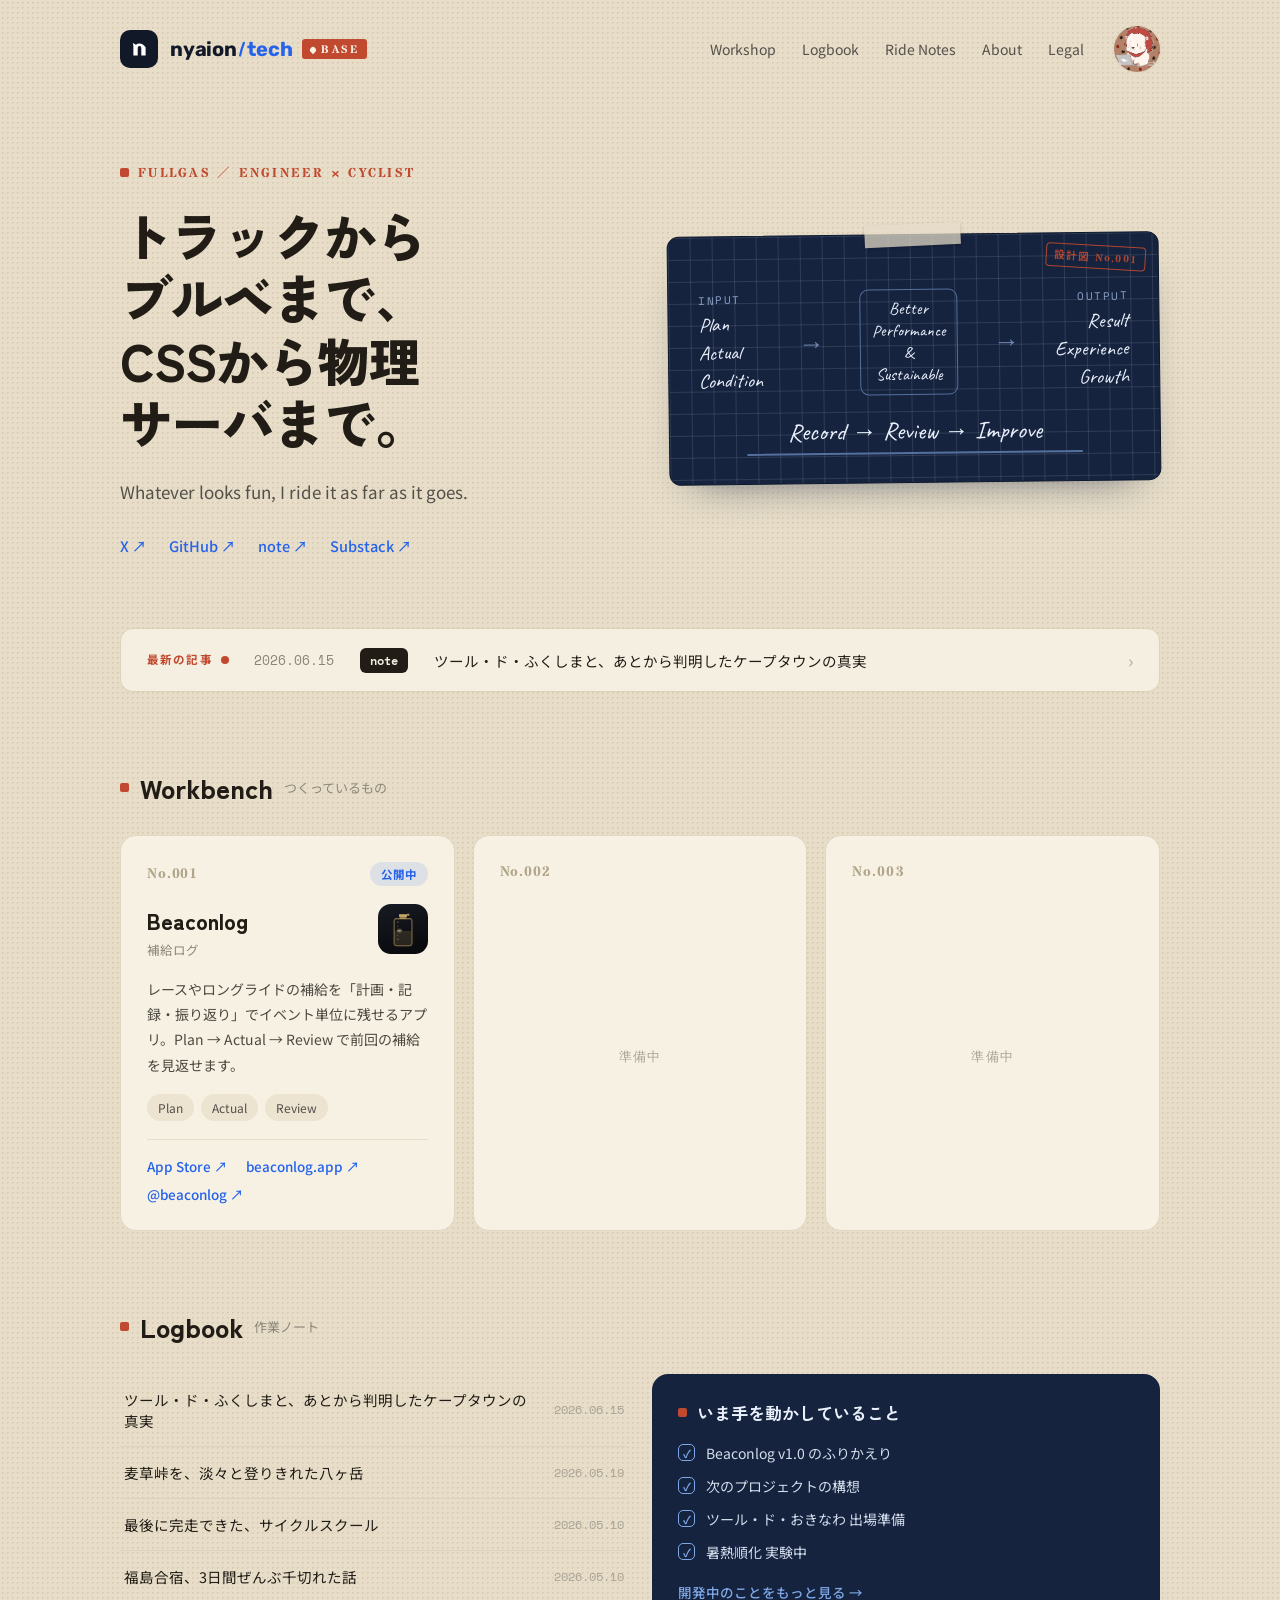
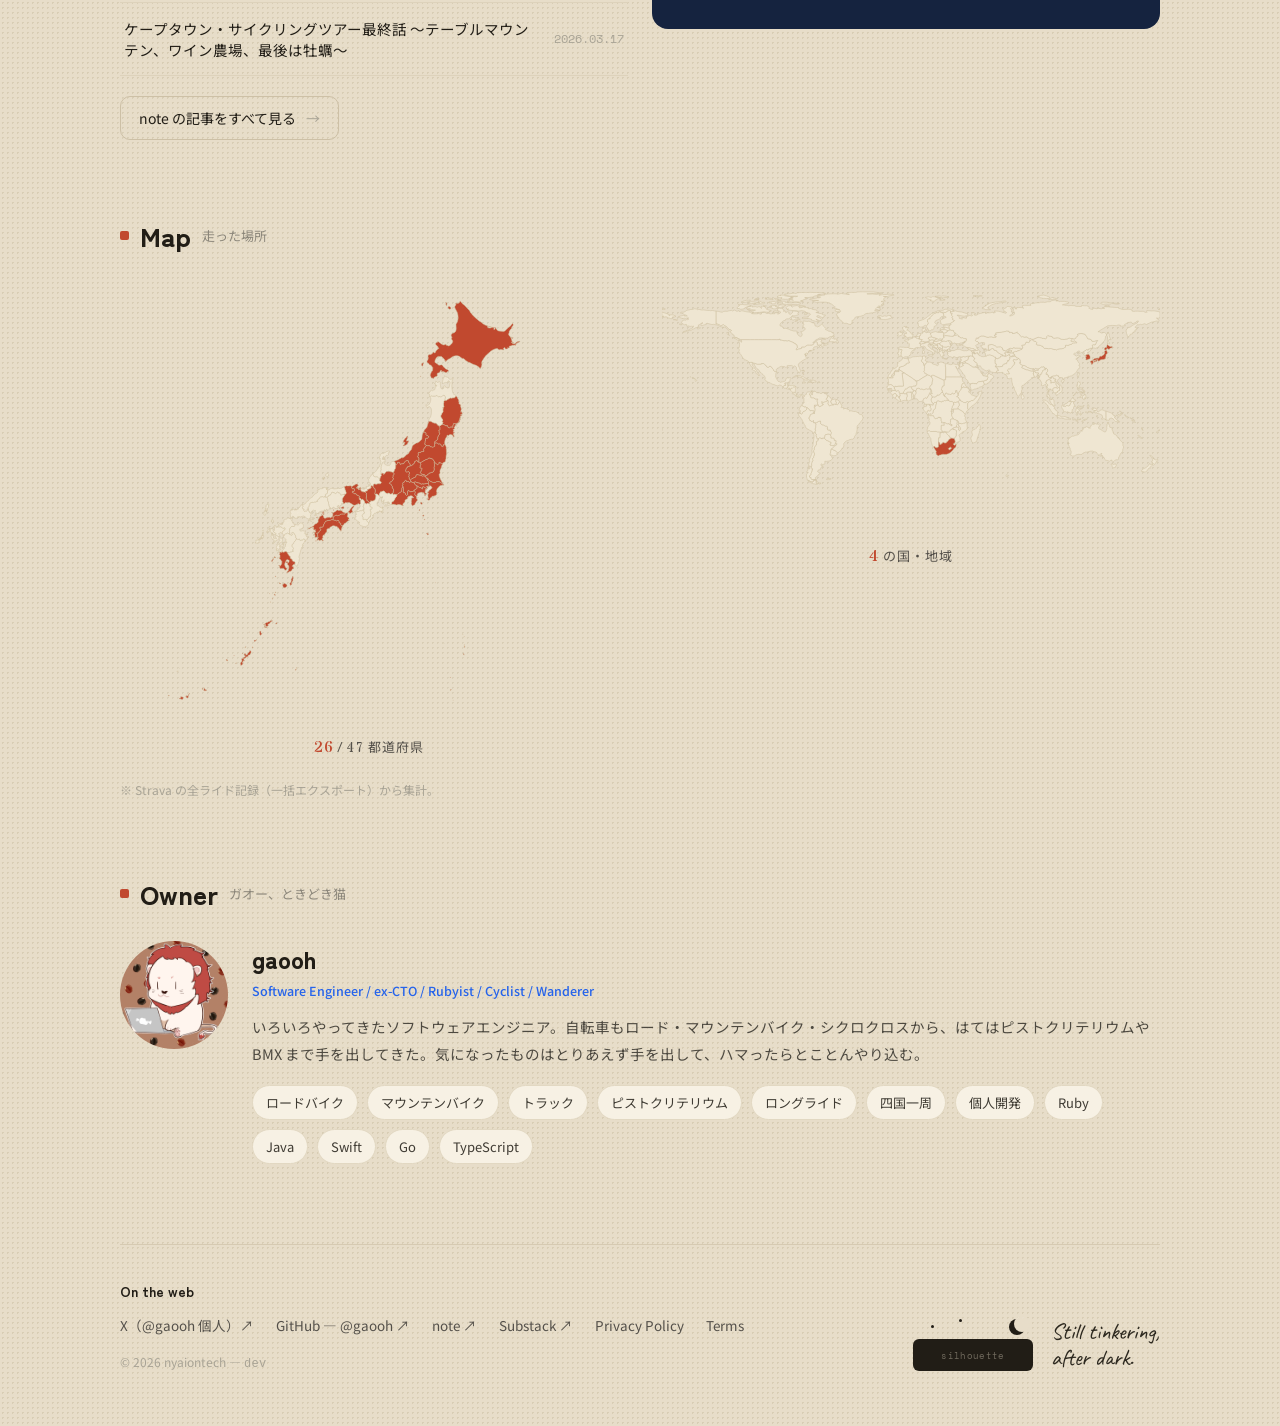
==== commit ef2131bc: "feat(legal): 法務ページを追加" ====
--- a/index.html
+++ b/index.html
@@ -5,12 +5,22 @@
 <meta name="viewport" content="width=device-width, initial-scale=1">
 <title>nyaiontech</title>
 <meta name="description" content="個人開発の屋号 nyaiontech のポータル。つくり手 gaooh と、制作中のプロジェクト（Beaconlog ほか）について。">
-<!-- OGP / SNS（og:image は屋号ビジュアル確定後に差し替え） -->
+<link rel="canonical" href="https://nyaion.tech/">
+<!-- OGP / SNS（共有画像は brand/ogp.html から再生成。手順は brand/README.md） -->
 <meta property="og:type" content="website">
+<meta property="og:url" content="https://nyaion.tech/">
+<meta property="og:site_name" content="nyaiontech">
 <meta property="og:title" content="nyaiontech">
 <meta property="og:description" content="個人開発の屋号 nyaiontech のポータル。つくり手 gaooh と制作中のプロジェクトについて。">
 <meta property="og:locale" content="ja_JP">
+<meta property="og:image" content="https://nyaion.tech/brand/ogp.png">
+<meta property="og:image:width" content="1200">
+<meta property="og:image:height" content="630">
+<meta property="og:image:alt" content="nyaion/tech ロゴ">
 <meta name="twitter:card" content="summary_large_image">
+<meta name="twitter:site" content="@gaooh">
+<meta name="twitter:creator" content="@gaooh">
+<meta name="twitter:image" content="https://nyaion.tech/brand/ogp.png">
 <!-- favicon: モノグラム n（耳欠けマーク・01案） -->
 <link rel="icon" href="data:image/svg+xml,%3Csvg xmlns='http://www.w3.org/2000/svg' viewBox='0 0 64 64'%3E%3Crect width='64' height='64' rx='16' fill='%23111827'/%3E%3Cpath d='M15 49 L15 23 L13.5 14 L22 19 C30 12 42 14 49 26 L49 49 L37 49 L37 27 A5 5 0 0 0 27 27 L27 49 Z' fill='%23fff'/%3E%3C/svg%3E">
 <link rel="preconnect" href="https://fonts.googleapis.com">
@@ -38,6 +48,7 @@
         <a href="#notes">Logbook</a>
         <a href="#map">Ride Notes</a>
         <a href="#about">About</a>
+        <a href="./legal/">Legal</a>
       </nav>
       <a class="nav-avatar" href="#about" aria-label="Owner（gaooh）のプロフィールへ">
         <img class="nav-avatar-img" src="./brand/owner-avatar.png" alt="gaooh のプロフィール画像" width="46" height="46" loading="lazy" decoding="async">
@@ -216,6 +227,8 @@
         <a href="https://github.com/gaooh">GitHub — @gaooh ↗</a>
         <a href="https://note.com/gaooh">note ↗</a>
         <a href="https://gaooh.substack.com/">Substack ↗</a>
+        <a href="./legal/privacy/">Privacy Policy</a>
+        <a href="./legal/terms/">Terms</a>
       </div>
       <div class="footer-copy">© 2026 nyaiontech — <span class="footer-build">dev</span></div>
     </div>
--- a/styles.css
+++ b/styles.css
@@ -738,3 +738,238 @@
 @media (prefers-reduced-motion: reduce) {
   * { transition: none !important; scroll-behavior: auto !important; }
 }
+
+/* ---------- legal pages ---------- */
+body.legal-page {
+  min-height: 100vh;
+  color: var(--ink);
+}
+
+.legal-header,
+.legal-main,
+.legal-footer {
+  width: min(100% - 32px, 980px);
+  margin: 0 auto;
+}
+
+.legal-header {
+  display: flex;
+  align-items: center;
+  justify-content: space-between;
+  gap: 18px;
+  padding: 28px 0 18px;
+  border-bottom: 1px solid var(--line);
+}
+
+.legal-brand {
+  color: var(--ink);
+  font-size: 18px;
+  font-weight: 900;
+  text-decoration: none;
+  letter-spacing: 0.02em;
+}
+
+.legal-nav {
+  display: flex;
+  gap: 10px;
+  flex-wrap: wrap;
+  justify-content: flex-end;
+}
+
+.legal-nav a,
+.legal-footer a {
+  color: var(--ink);
+  font-size: 13px;
+  font-weight: 800;
+  text-decoration: none;
+  border-bottom: 1px solid transparent;
+}
+
+.legal-nav a:hover,
+.legal-nav a[aria-current="page"],
+.legal-footer a:hover {
+  border-color: var(--accent);
+}
+
+.legal-main {
+  padding: clamp(34px, 7vw, 74px) 0;
+}
+
+.legal-hero {
+  max-width: 760px;
+  margin-bottom: clamp(28px, 5vw, 54px);
+}
+
+.legal-kicker {
+  margin: 0 0 12px;
+  color: var(--stamp);
+  font-size: 12px;
+  font-weight: 900;
+  letter-spacing: 0.18em;
+  text-transform: uppercase;
+}
+
+.legal-hero h1 {
+  margin: 0;
+  font-size: clamp(34px, 7vw, 64px);
+  line-height: 0.98;
+  letter-spacing: 0;
+}
+
+.legal-hero p {
+  max-width: 690px;
+  margin: 18px 0 0;
+  color: var(--muted);
+  font-size: 16px;
+  line-height: 1.9;
+}
+
+.legal-hero .legal-updated {
+  color: var(--muted-2);
+  font-size: 13px;
+  font-weight: 800;
+}
+
+.legal-card-grid {
+  display: grid;
+  grid-template-columns: repeat(2, minmax(0, 1fr));
+  gap: 18px;
+  margin-bottom: clamp(34px, 6vw, 64px);
+}
+
+.legal-card {
+  display: block;
+  padding: 24px;
+  color: var(--ink);
+  text-decoration: none;
+  background: var(--surface);
+  border: 1px solid var(--line-card);
+  border-radius: 8px;
+  box-shadow: 0 12px 0 rgba(91, 73, 44, 0.07);
+}
+
+.legal-card:hover {
+  border-color: var(--accent);
+}
+
+.legal-card-label {
+  display: block;
+  margin-bottom: 12px;
+  color: var(--stamp);
+  font-size: 11px;
+  font-weight: 900;
+  letter-spacing: 0.14em;
+  text-transform: uppercase;
+}
+
+.legal-card h2,
+.legal-section h2 {
+  margin: 0;
+  font-size: 24px;
+  line-height: 1.25;
+  letter-spacing: 0;
+}
+
+.legal-card p,
+.legal-section p,
+.legal-section li {
+  color: var(--muted);
+  font-size: 15px;
+  line-height: 1.9;
+}
+
+.legal-card p {
+  margin: 12px 0 0;
+}
+
+.legal-doc {
+  max-width: 980px;
+}
+
+.legal-section {
+  margin-top: 34px;
+  padding-top: 28px;
+  border-top: 1px solid var(--line);
+}
+
+.legal-section p {
+  margin: 14px 0 0;
+}
+
+.legal-section ul {
+  margin: 14px 0 0;
+  padding-left: 22px;
+}
+
+.legal-section a {
+  color: var(--accent);
+  font-weight: 800;
+}
+
+.legal-table-wrap {
+  overflow-x: auto;
+  margin-top: 18px;
+  border: 1px solid var(--line-card);
+  border-radius: 8px;
+  background: var(--surface);
+}
+
+.legal-table {
+  width: 100%;
+  min-width: 680px;
+  border-collapse: collapse;
+}
+
+.legal-table th,
+.legal-table td {
+  padding: 14px 16px;
+  text-align: left;
+  vertical-align: top;
+  border-bottom: 1px solid var(--line-cardtop);
+  font-size: 14px;
+  line-height: 1.7;
+}
+
+.legal-table th {
+  color: var(--ink);
+  font-size: 12px;
+  font-weight: 900;
+  letter-spacing: 0.08em;
+  text-transform: uppercase;
+  background: rgba(255, 255, 255, 0.38);
+}
+
+.legal-table td {
+  color: var(--muted);
+}
+
+.legal-table tr:last-child td {
+  border-bottom: 0;
+}
+
+.legal-footer {
+  display: flex;
+  gap: 16px;
+  flex-wrap: wrap;
+  padding: 26px 0 36px;
+  border-top: 1px solid var(--line);
+}
+
+@media (max-width: 720px) {
+  .legal-header {
+    align-items: flex-start;
+    flex-direction: column;
+  }
+
+  .legal-nav {
+    justify-content: flex-start;
+  }
+
+  .legal-card-grid {
+    grid-template-columns: 1fr;
+  }
+
+  .legal-card {
+    padding: 20px;
+  }
+}
